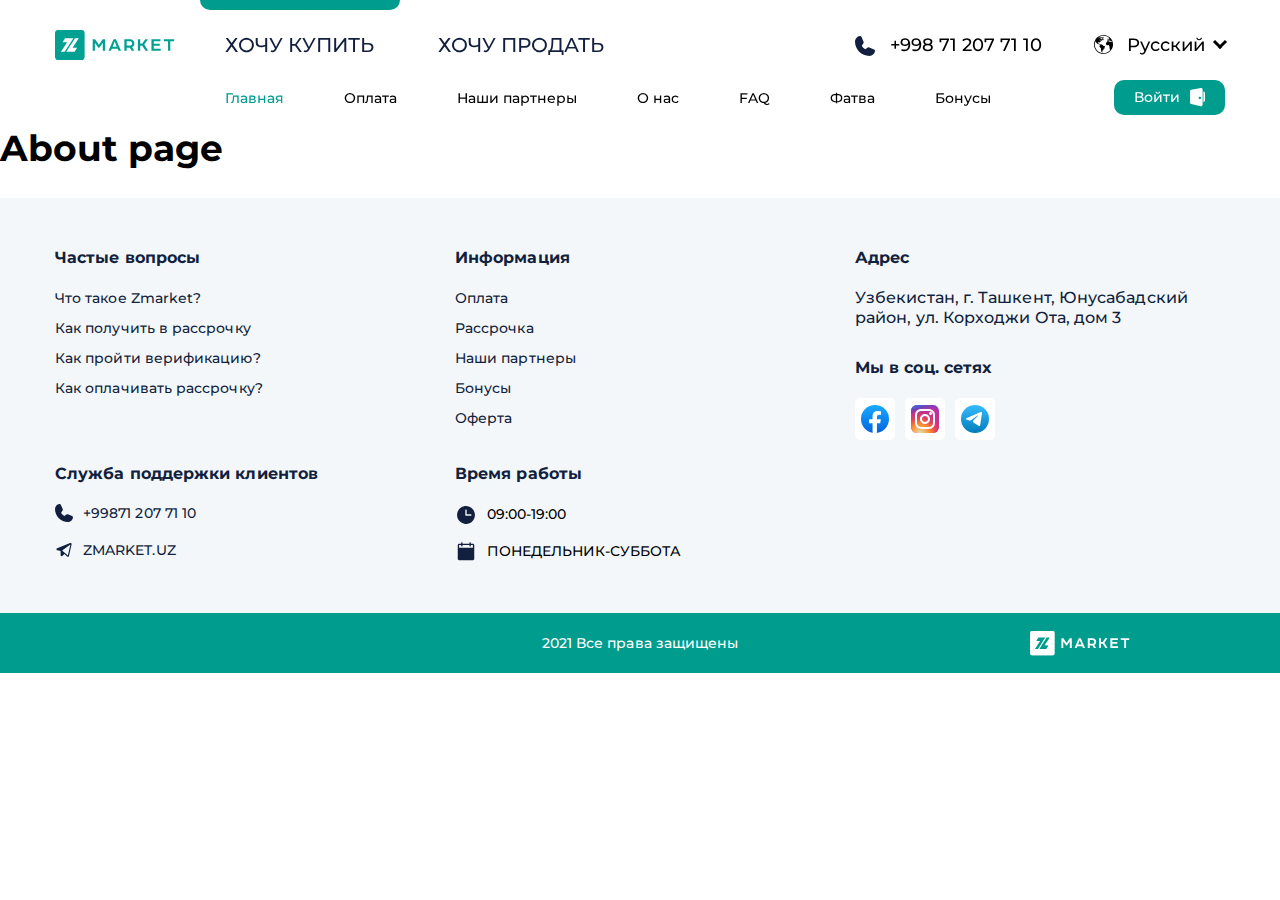
==== about.html @ 145752c5 "add pages" ====
<!DOCTYPE html><html lang="en"><head><meta charset="UTF-8"><meta name="viewport" content="width=device-width,initial-scale=1"><meta http-equiv="X-UA-Compatible" content="ie=edge"><title>Generated by Gulp</title><link rel="preconnect" href="https://fonts.googleapis.com"><link rel="preconnect" href="https://fonts.gstatic.com" crossorigin><link href="https://fonts.googleapis.com/css2?family=Montserrat:wght@400;500;700&display=swap" rel="stylesheet"><link rel="stylesheet" href="css/swiper-bundle.min.css"><link rel="stylesheet" href="css/bootstrap.min.css"><link rel="stylesheet" href="css/vendor.min.css"><link rel="stylesheet" href="css/frontend.min.css"><link rel="stylesheet" href="css/style.css"></head><body class="redesign"><header><div class="hdr__sidebar__menu"><div class="main"><a href="#" data-toggle="modal" data-target="#exampleModalCenter" class="enter__to__site btn__template">Войти</a></div></div><div class="container"><div class="hdr__top"><div class="hdr__top__left"><a href="#" class="logo"><img src="images/logo.svg" alt=""></a><div class="sell_and_buy_block"><a href="#" class="active">Хочу купить</a> <a href="#">Хочу продать</a></div></div><div class="hdr__top__right"><a href="tel:+998 71 207 71 10" class="phone"><svg width="25" height="25" viewBox="0 0 25 25" fill="none" xmlns="http://www.w3.org/2000/svg"><path d="M23.7465 16.8033L17.8917 14.2942C17.586 14.1626 17.2523 14.1096 16.9209 14.1401C16.5895 14.1705 16.271 14.2834 15.9944 14.4685L12.864 16.5552C10.9508 15.6247 9.40234 14.083 8.46338 12.174L8.46362 12.1737L10.543 8.99646C10.724 8.72063 10.8338 8.40424 10.8626 8.07558C10.8914 7.74693 10.8383 7.41626 10.708 7.11316L8.19653 1.25342C8.02558 0.855659 7.73038 0.523977 7.35513 0.308034C6.97989 0.0920911 6.54479 0.00350612 6.11499 0.0555428C4.42607 0.272694 2.87398 1.09728 1.74865 2.37525C0.623315 3.65323 0.00172616 5.29718 0 7C0 16.9253 8.07471 25 18 25C19.7028 24.9983 21.3468 24.3767 22.6248 23.2513C23.9028 22.126 24.7273 20.5738 24.9445 18.8849C24.9964 18.4551 24.9077 18.02 24.6917 17.6448C24.4758 17.2696 24.1442 16.9744 23.7465 16.8033Z" fill="#121F3E"/></svg> +998 71 207 71 10</a><div class="language"><img src="images/earth.svg" alt=""> <span>Русский</span> <a href="#">Oʻzbekcha</a></div></div></div><div class="hdr__bottom"><div class="hamburger"><img src="images/hamburger.svg" alt=""></div><a href="index.html" class="logo__mobile"><img src="images/logo__ftr.svg" alt=""></a><div class="hdr__bottom__left"><ul><li><a href="#" class="active">Главная</a></li><li><a href="#">Оплата</a></li><li><a href="#">Наши партнеры</a></li><li><a href="#">О нас</a></li><li><a href="#">FAQ</a></li><li><a href="fatva.pdf" target="_blank">Фатва</a></li><li><a href="#">Бонусы</a></li></ul></div><a data-toggle="modal" data-target="#exampleModalCenter" href="#" class="enter__to__site btn__template">Войти <img src="images/enter.svg" alt=""></a></div></div></header><h1>About page</h1><footer><div class="ftr__top"><div class="container"><div class="row"><div class="col-lg-4 col-sm-6"><h5 class="toggle_ftr">Частые вопросы</h5><ul><li><a href="#">Что такое Zmarket?</a></li><li><a href="#">Как получить в рассрочку</a></li><li><a href="#">Как пройти верификацию?</a></li><li><a href="#">Как оплачивать рассрочку?</a></li></ul></div><div class="col-lg-4 col-sm-6"><h5 class="toggle_ftr">Информация</h5><ul><li><a href="#">Оплата</a></li><li><a href="#">Рассрочка</a></li><li><a href="#">Наши партнеры</a></li><li><a href="#">Бонусы</a></li><li><a href="#">Оферта</a></li></ul></div><div class="col-lg-4 col-sm-6"><h5 class="toggle_ftr address__title__in__ftr">Адрес</h5><div class="to__adress"><a href="https://yandex.uz/maps/10335/tashkent/geo/1563339912/?ll=69.288185%2C41.364367&z=18" target="_blank">Узбекистан, г. Ташкент, Юнусабадский район, ул. Корходжи Ота, дом 3</a></div><h5 class="social__title__in__ftr">Мы в соц. сетях</h5><div class="socials"><a href="#"><img src="images/facebook.svg" alt=""></a><a href="#"><img src="images/instagram.svg" alt=""></a><a href="#"><img src="images/telegram.svg" alt=""></a></div></div><div class="col-lg-4 col-sm-6"><h5>Служба поддержки клиентов</h5><ul class="about_icons"><li><a href="tel:+998712077110" class="flexis"><svg width="25" height="25" viewBox="0 0 25 25" fill="none" xmlns="http://www.w3.org/2000/svg"><path d="M23.7465 16.8033L17.8917 14.2942C17.586 14.1626 17.2523 14.1096 16.9209 14.1401C16.5895 14.1705 16.271 14.2834 15.9944 14.4685L12.864 16.5552C10.9508 15.6247 9.40234 14.083 8.46338 12.174L8.46362 12.1737L10.543 8.99646C10.724 8.72063 10.8338 8.40424 10.8626 8.07558C10.8914 7.74693 10.8383 7.41626 10.708 7.11316L8.19653 1.25342C8.02558 0.855659 7.73038 0.523977 7.35513 0.308034C6.97989 0.0920911 6.54479 0.00350612 6.11499 0.0555428C4.42607 0.272694 2.87398 1.09728 1.74865 2.37525C0.623315 3.65323 0.00172616 5.29718 0 7C0 16.9253 8.07471 25 18 25C19.7028 24.9983 21.3468 24.3767 22.6248 23.2513C23.9028 22.126 24.7273 20.5738 24.9445 18.8849C24.9964 18.4551 24.9077 18.02 24.6917 17.6448C24.4758 17.2696 24.1442 16.9744 23.7465 16.8033Z" fill="#121F3E"/></svg> +99871 207 71 10</a></li><li><a href="https://t.me/zmarket_uz" class="flexis"><svg width="32" height="32" viewBox="0 0 32 32" fill="none" xmlns="http://www.w3.org/2000/svg"><path d="M28.9068 3.96705C28.6313 3.72912 28.2959 3.5711 27.9369 3.51012C27.578 3.44914 27.2092 3.48752 26.8706 3.6211L3.80092 12.6842C3.39881 12.8422 3.05866 13.1261 2.83137 13.4935C2.60409 13.8609 2.50188 14.2921 2.54005 14.7224C2.57822 15.1527 2.75471 15.5591 3.04311 15.8808C3.33152 16.2025 3.71633 16.4221 4.13997 16.5068L9.99983 17.6788V24.9981C9.99949 25.3938 10.1166 25.7807 10.3363 26.1098C10.556 26.4389 10.8684 26.6954 11.234 26.8469C11.5996 26.9983 12.0019 27.0378 12.39 26.9605C12.7781 26.8831 13.1344 26.6923 13.414 26.4122L16.6569 23.1694L21.5789 27.5007C21.9413 27.8225 22.4089 28.0005 22.8936 28.0011C23.1042 28.0009 23.3136 27.9677 23.514 27.9027C23.8445 27.7979 24.1418 27.6082 24.3762 27.3526C24.6105 27.097 24.7737 26.7844 24.8496 26.4461L29.5513 5.92945C29.6332 5.57468 29.6164 5.20428 29.5028 4.85836C29.3892 4.51244 29.1831 4.20421 28.9068 3.96705ZM22.9001 25.9993L12.6011 16.936L27.4317 6.22517L22.9001 25.9993Z" fill="#121F3E"/></svg> zmarket.uz</a></li></ul></div><div class="col-lg-4 col-sm-6"><h5>Время работы</h5><ul class="about_icons"><li class="flexis"><img src="images/clock.svg" alt="">09:00-19:00</li><li class="flexis"><img src="images/calendar.svg" alt="">понедельник-Суббота</li></ul></div></div></div></div><div class="ftr__bottom"><div class="container"><p>2021 Все права защищены</p><a href="index.html" class="logo"><img src="images/logo__ftr.svg" alt=""></a></div></div></footer></body><div class="modal fade" id="exampleModalCenter" tabindex="-1" role="dialog" aria-labelledby="exampleModalCenterTitle" aria-hidden="true"><div class="modal-dialog modal-dialog-centered" role="document"><div class="modal-content"><button type="button" class="close close__popup__icon" data-dismiss="modal" aria-label="Close"><span aria-hidden="true">&times;</span></button><div class="modal-body"><h2>Выберите тип пользователя</h2><div class="btns"><a href="register_partner1.html" class="btn__template for__partners">Для партнеров</a> <a href="register_client.html" class="btn__template for__clients">Для клиентов</a></div></div></div></div></div><script src="js/jquery.min.js"></script><script src="js/axios.min.js"></script><script src="js/moment.min.js"></script><script src="js/bootstrap.bundle.min.js"></script><script src="js/swiper-bundle.min.js"></script><script src="js/popper.min.js"></script><script src="js/vue.min.js"></script><script src="js/vendor.min.js"></script><script src="js/app.min.js"></script><script src="js/main.js"></script></html>
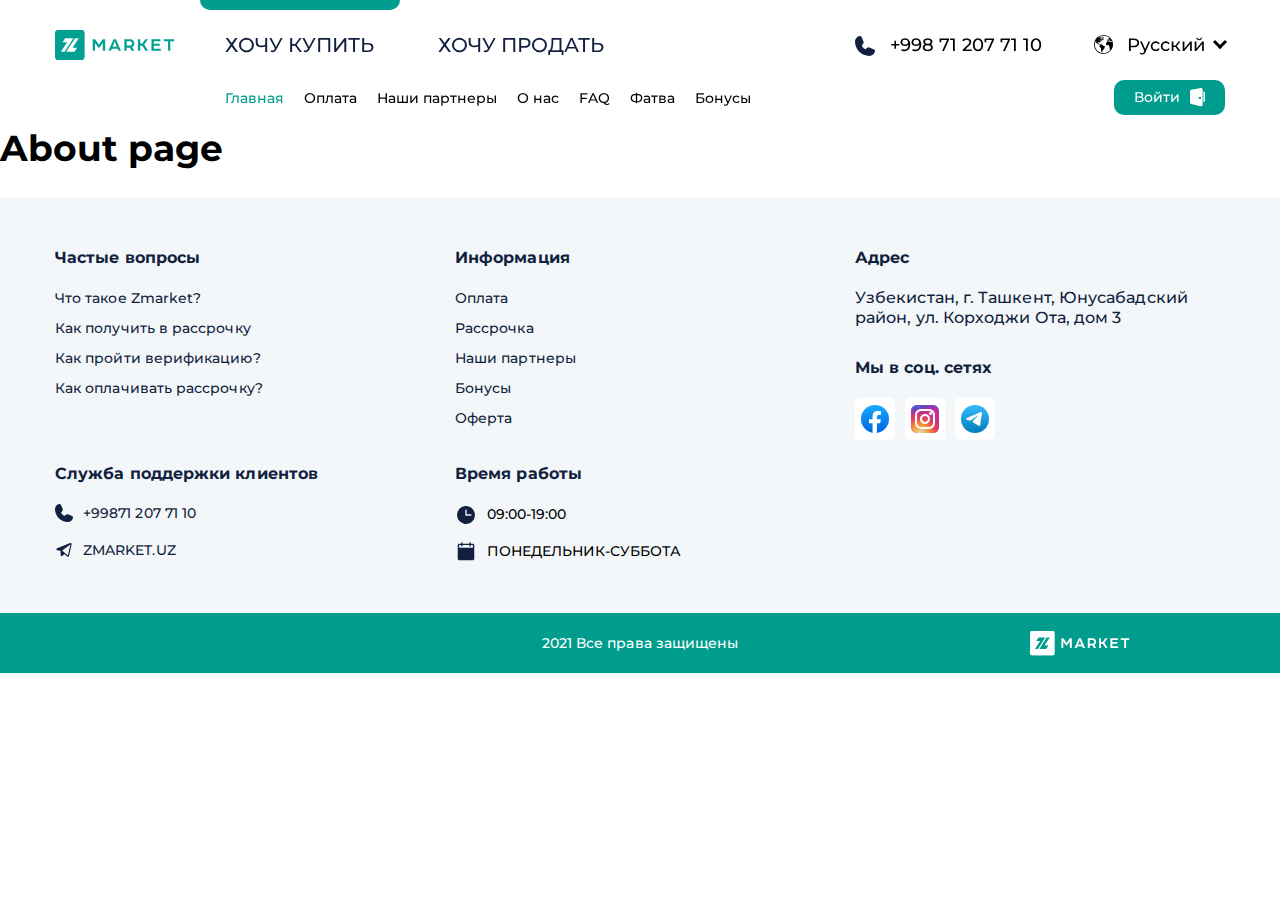
==== commit 03f2df9c: "redesign" ====
--- a/about.html
+++ b/about.html
@@ -1 +1 @@
-<!DOCTYPE html><html lang="en"><head><meta charset="UTF-8"><meta name="viewport" content="width=device-width,initial-scale=1"><meta http-equiv="X-UA-Compatible" content="ie=edge"><title>Generated by Gulp</title><link rel="preconnect" href="https://fonts.googleapis.com"><link rel="preconnect" href="https://fonts.gstatic.com" crossorigin><link href="https://fonts.googleapis.com/css2?family=Montserrat:wght@400;500;700&display=swap" rel="stylesheet"><link rel="stylesheet" href="css/swiper-bundle.min.css"><link rel="stylesheet" href="css/bootstrap.min.css"><link rel="stylesheet" href="css/vendor.min.css"><link rel="stylesheet" href="css/frontend.min.css"><link rel="stylesheet" href="css/style.css"></head><body class="redesign"><header><div class="hdr__sidebar__menu"><div class="main"><a href="#" data-toggle="modal" data-target="#exampleModalCenter" class="enter__to__site btn__template">Войти</a></div></div><div class="container"><div class="hdr__top"><div class="hdr__top__left"><a href="#" class="logo"><img src="images/logo.svg" alt=""></a><div class="sell_and_buy_block"><a href="#" class="active">Хочу купить</a> <a href="#">Хочу продать</a></div></div><div class="hdr__top__right"><a href="tel:+998 71 207 71 10" class="phone"><svg width="25" height="25" viewBox="0 0 25 25" fill="none" xmlns="http://www.w3.org/2000/svg"><path d="M23.7465 16.8033L17.8917 14.2942C17.586 14.1626 17.2523 14.1096 16.9209 14.1401C16.5895 14.1705 16.271 14.2834 15.9944 14.4685L12.864 16.5552C10.9508 15.6247 9.40234 14.083 8.46338 12.174L8.46362 12.1737L10.543 8.99646C10.724 8.72063 10.8338 8.40424 10.8626 8.07558C10.8914 7.74693 10.8383 7.41626 10.708 7.11316L8.19653 1.25342C8.02558 0.855659 7.73038 0.523977 7.35513 0.308034C6.97989 0.0920911 6.54479 0.00350612 6.11499 0.0555428C4.42607 0.272694 2.87398 1.09728 1.74865 2.37525C0.623315 3.65323 0.00172616 5.29718 0 7C0 16.9253 8.07471 25 18 25C19.7028 24.9983 21.3468 24.3767 22.6248 23.2513C23.9028 22.126 24.7273 20.5738 24.9445 18.8849C24.9964 18.4551 24.9077 18.02 24.6917 17.6448C24.4758 17.2696 24.1442 16.9744 23.7465 16.8033Z" fill="#121F3E"/></svg> +998 71 207 71 10</a><div class="language"><img src="images/earth.svg" alt=""> <span>Русский</span> <a href="#">Oʻzbekcha</a></div></div></div><div class="hdr__bottom"><div class="hamburger"><img src="images/hamburger.svg" alt=""></div><a href="index.html" class="logo__mobile"><img src="images/logo__ftr.svg" alt=""></a><div class="hdr__bottom__left"><ul><li><a href="#" class="active">Главная</a></li><li><a href="#">Оплата</a></li><li><a href="#">Наши партнеры</a></li><li><a href="#">О нас</a></li><li><a href="#">FAQ</a></li><li><a href="fatva.pdf" target="_blank">Фатва</a></li><li><a href="#">Бонусы</a></li></ul></div><a data-toggle="modal" data-target="#exampleModalCenter" href="#" class="enter__to__site btn__template">Войти <img src="images/enter.svg" alt=""></a></div></div></header><h1>About page</h1><footer><div class="ftr__top"><div class="container"><div class="row"><div class="col-lg-4 col-sm-6"><h5 class="toggle_ftr">Частые вопросы</h5><ul><li><a href="#">Что такое Zmarket?</a></li><li><a href="#">Как получить в рассрочку</a></li><li><a href="#">Как пройти верификацию?</a></li><li><a href="#">Как оплачивать рассрочку?</a></li></ul></div><div class="col-lg-4 col-sm-6"><h5 class="toggle_ftr">Информация</h5><ul><li><a href="#">Оплата</a></li><li><a href="#">Рассрочка</a></li><li><a href="#">Наши партнеры</a></li><li><a href="#">Бонусы</a></li><li><a href="#">Оферта</a></li></ul></div><div class="col-lg-4 col-sm-6"><h5 class="toggle_ftr address__title__in__ftr">Адрес</h5><div class="to__adress"><a href="https://yandex.uz/maps/10335/tashkent/geo/1563339912/?ll=69.288185%2C41.364367&z=18" target="_blank">Узбекистан, г. Ташкент, Юнусабадский район, ул. Корходжи Ота, дом 3</a></div><h5 class="social__title__in__ftr">Мы в соц. сетях</h5><div class="socials"><a href="#"><img src="images/facebook.svg" alt=""></a><a href="#"><img src="images/instagram.svg" alt=""></a><a href="#"><img src="images/telegram.svg" alt=""></a></div></div><div class="col-lg-4 col-sm-6"><h5>Служба поддержки клиентов</h5><ul class="about_icons"><li><a href="tel:+998712077110" class="flexis"><svg width="25" height="25" viewBox="0 0 25 25" fill="none" xmlns="http://www.w3.org/2000/svg"><path d="M23.7465 16.8033L17.8917 14.2942C17.586 14.1626 17.2523 14.1096 16.9209 14.1401C16.5895 14.1705 16.271 14.2834 15.9944 14.4685L12.864 16.5552C10.9508 15.6247 9.40234 14.083 8.46338 12.174L8.46362 12.1737L10.543 8.99646C10.724 8.72063 10.8338 8.40424 10.8626 8.07558C10.8914 7.74693 10.8383 7.41626 10.708 7.11316L8.19653 1.25342C8.02558 0.855659 7.73038 0.523977 7.35513 0.308034C6.97989 0.0920911 6.54479 0.00350612 6.11499 0.0555428C4.42607 0.272694 2.87398 1.09728 1.74865 2.37525C0.623315 3.65323 0.00172616 5.29718 0 7C0 16.9253 8.07471 25 18 25C19.7028 24.9983 21.3468 24.3767 22.6248 23.2513C23.9028 22.126 24.7273 20.5738 24.9445 18.8849C24.9964 18.4551 24.9077 18.02 24.6917 17.6448C24.4758 17.2696 24.1442 16.9744 23.7465 16.8033Z" fill="#121F3E"/></svg> +99871 207 71 10</a></li><li><a href="https://t.me/zmarket_uz" class="flexis"><svg width="32" height="32" viewBox="0 0 32 32" fill="none" xmlns="http://www.w3.org/2000/svg"><path d="M28.9068 3.96705C28.6313 3.72912 28.2959 3.5711 27.9369 3.51012C27.578 3.44914 27.2092 3.48752 26.8706 3.6211L3.80092 12.6842C3.39881 12.8422 3.05866 13.1261 2.83137 13.4935C2.60409 13.8609 2.50188 14.2921 2.54005 14.7224C2.57822 15.1527 2.75471 15.5591 3.04311 15.8808C3.33152 16.2025 3.71633 16.4221 4.13997 16.5068L9.99983 17.6788V24.9981C9.99949 25.3938 10.1166 25.7807 10.3363 26.1098C10.556 26.4389 10.8684 26.6954 11.234 26.8469C11.5996 26.9983 12.0019 27.0378 12.39 26.9605C12.7781 26.8831 13.1344 26.6923 13.414 26.4122L16.6569 23.1694L21.5789 27.5007C21.9413 27.8225 22.4089 28.0005 22.8936 28.0011C23.1042 28.0009 23.3136 27.9677 23.514 27.9027C23.8445 27.7979 24.1418 27.6082 24.3762 27.3526C24.6105 27.097 24.7737 26.7844 24.8496 26.4461L29.5513 5.92945C29.6332 5.57468 29.6164 5.20428 29.5028 4.85836C29.3892 4.51244 29.1831 4.20421 28.9068 3.96705ZM22.9001 25.9993L12.6011 16.936L27.4317 6.22517L22.9001 25.9993Z" fill="#121F3E"/></svg> zmarket.uz</a></li></ul></div><div class="col-lg-4 col-sm-6"><h5>Время работы</h5><ul class="about_icons"><li class="flexis"><img src="images/clock.svg" alt="">09:00-19:00</li><li class="flexis"><img src="images/calendar.svg" alt="">понедельник-Суббота</li></ul></div></div></div></div><div class="ftr__bottom"><div class="container"><p>2021 Все права защищены</p><a href="index.html" class="logo"><img src="images/logo__ftr.svg" alt=""></a></div></div></footer></body><div class="modal fade" id="exampleModalCenter" tabindex="-1" role="dialog" aria-labelledby="exampleModalCenterTitle" aria-hidden="true"><div class="modal-dialog modal-dialog-centered" role="document"><div class="modal-content"><button type="button" class="close close__popup__icon" data-dismiss="modal" aria-label="Close"><span aria-hidden="true">&times;</span></button><div class="modal-body"><h2>Выберите тип пользователя</h2><div class="btns"><a href="register_partner1.html" class="btn__template for__partners">Для партнеров</a> <a href="register_client.html" class="btn__template for__clients">Для клиентов</a></div></div></div></div></div><script src="js/jquery.min.js"></script><script src="js/axios.min.js"></script><script src="js/moment.min.js"></script><script src="js/bootstrap.bundle.min.js"></script><script src="js/swiper-bundle.min.js"></script><script src="js/popper.min.js"></script><script src="js/vue.min.js"></script><script src="js/vendor.min.js"></script><script src="js/app.min.js"></script><script src="js/main.js"></script></html>+<!DOCTYPE html><html lang="en"><head><meta charset="UTF-8"><meta name="viewport" content="width=device-width,initial-scale=1"><meta http-equiv="X-UA-Compatible" content="ie=edge"><title>Generated by Gulp</title><link rel="preconnect" href="https://fonts.googleapis.com"><link rel="preconnect" href="https://fonts.gstatic.com" crossorigin><link href="https://fonts.googleapis.com/css2?family=Montserrat:wght@400;500;700&display=swap" rel="stylesheet"><link rel="stylesheet" href="css/swiper-bundle.min.css"><link rel="stylesheet" href="css/bootstrap.min.css"><link rel="stylesheet" href="css/vendor.min.css"><link rel="stylesheet" href="css/frontend.min.css"><link rel="stylesheet" href="css/style.css"></head><body class="redesign"><header><div class="hdr__sidebar__menu"><div class="main"><a href="#" data-toggle="modal" data-target="#exampleModalCenter" class="enter__to__site btn__template">Войти</a></div></div><div class="container"><div class="hdr__top"><div class="hdr__top__left"><a href="#" class="logo"><img src="images/logo.svg" alt=""></a><div class="sell_and_buy_block"><a href="#" class="active">Хочу купить</a> <a href="#">Хочу продать</a></div></div><div class="hdr__top__right"><a href="tel:+998 71 207 71 10" class="phone"><svg width="25" height="25" viewBox="0 0 25 25" fill="none" xmlns="http://www.w3.org/2000/svg"><path d="M23.7465 16.8033L17.8917 14.2942C17.586 14.1626 17.2523 14.1096 16.9209 14.1401C16.5895 14.1705 16.271 14.2834 15.9944 14.4685L12.864 16.5552C10.9508 15.6247 9.40234 14.083 8.46338 12.174L8.46362 12.1737L10.543 8.99646C10.724 8.72063 10.8338 8.40424 10.8626 8.07558C10.8914 7.74693 10.8383 7.41626 10.708 7.11316L8.19653 1.25342C8.02558 0.855659 7.73038 0.523977 7.35513 0.308034C6.97989 0.0920911 6.54479 0.00350612 6.11499 0.0555428C4.42607 0.272694 2.87398 1.09728 1.74865 2.37525C0.623315 3.65323 0.00172616 5.29718 0 7C0 16.9253 8.07471 25 18 25C19.7028 24.9983 21.3468 24.3767 22.6248 23.2513C23.9028 22.126 24.7273 20.5738 24.9445 18.8849C24.9964 18.4551 24.9077 18.02 24.6917 17.6448C24.4758 17.2696 24.1442 16.9744 23.7465 16.8033Z" fill="#121F3E"/></svg> +998 71 207 71 10</a><div class="language"><img src="images/earth.svg" alt=""> <span>Русский</span> <a href="#">Oʻzbekcha</a></div></div></div><div class="hdr__bottom"><div class="hamburger"><img src="images/hamburger.svg" alt=""></div><a href="index.html" class="logo__mobile"><img src="images/logo__ftr.svg" alt=""></a><div class="hdr__bottom__left"><ul><li><a href="#" class="active">Главная</a></li><li><a href="#">Оплата</a></li><li><a href="#">Наши партнеры</a></li><li><a href="#">О нас</a></li><li><a href="#">FAQ</a></li><li><a href="fatva.pdf" target="_blank">Фатва</a></li><li><a href="#">Бонусы</a></li></ul></div><a data-toggle="modal" data-target="#exampleModalCenter" href="#" class="enter__to__site btn__template">Войти <img src="images/enter.svg" alt=""></a></div></div></header><h1>About page</h1><footer><div class="ftr__top"><div class="container"><div class="row"><div class="col-lg-4 col-sm-6"><h5 class="toggle_ftr">Частые вопросы</h5><ul><li><a href="#">Что такое Zmarket?</a></li><li><a href="#">Как получить в рассрочку</a></li><li><a href="#">Как пройти верификацию?</a></li><li><a href="#">Как оплачивать рассрочку?</a></li></ul></div><div class="col-lg-4 col-sm-6"><h5 class="toggle_ftr">Информация</h5><ul><li><a href="#">Оплата</a></li><li><a href="#">Рассрочка</a></li><li><a href="#">Наши партнеры</a></li><li><a href="#">Бонусы</a></li><li><a href="#">Оферта</a></li></ul></div><div class="col-lg-4 col-sm-6"><h5 class="toggle_ftr address__title__in__ftr">Адрес</h5><div class="to__adress"><a href="https://yandex.uz/maps/10335/tashkent/geo/1563339912/?ll=69.288185%2C41.364367&z=18" target="_blank">Узбекистан, г. Ташкент, Юнусабадский район, ул. Корходжи Ота, дом 3</a></div><h5 class="social__title__in__ftr">Мы в соц. сетях</h5><div class="socials"><a href="#"><img src="images/facebook.svg" alt=""></a><a href="#"><img src="images/instagram.svg" alt=""></a><a href="#"><img src="images/telegram.svg" alt=""></a></div></div><div class="col-lg-4 col-sm-6"><h5>Служба поддержки клиентов</h5><ul class="about_icons"><li><a href="tel:+998712077110" class="flexis"><svg width="25" height="25" viewBox="0 0 25 25" fill="none" xmlns="http://www.w3.org/2000/svg"><path d="M23.7465 16.8033L17.8917 14.2942C17.586 14.1626 17.2523 14.1096 16.9209 14.1401C16.5895 14.1705 16.271 14.2834 15.9944 14.4685L12.864 16.5552C10.9508 15.6247 9.40234 14.083 8.46338 12.174L8.46362 12.1737L10.543 8.99646C10.724 8.72063 10.8338 8.40424 10.8626 8.07558C10.8914 7.74693 10.8383 7.41626 10.708 7.11316L8.19653 1.25342C8.02558 0.855659 7.73038 0.523977 7.35513 0.308034C6.97989 0.0920911 6.54479 0.00350612 6.11499 0.0555428C4.42607 0.272694 2.87398 1.09728 1.74865 2.37525C0.623315 3.65323 0.00172616 5.29718 0 7C0 16.9253 8.07471 25 18 25C19.7028 24.9983 21.3468 24.3767 22.6248 23.2513C23.9028 22.126 24.7273 20.5738 24.9445 18.8849C24.9964 18.4551 24.9077 18.02 24.6917 17.6448C24.4758 17.2696 24.1442 16.9744 23.7465 16.8033Z" fill="#121F3E"/></svg> +99871 207 71 10</a></li><li><a href="https://t.me/zmarket_uz" class="flexis"><svg width="32" height="32" viewBox="0 0 32 32" fill="none" xmlns="http://www.w3.org/2000/svg"><path d="M28.9068 3.96705C28.6313 3.72912 28.2959 3.5711 27.9369 3.51012C27.578 3.44914 27.2092 3.48752 26.8706 3.6211L3.80092 12.6842C3.39881 12.8422 3.05866 13.1261 2.83137 13.4935C2.60409 13.8609 2.50188 14.2921 2.54005 14.7224C2.57822 15.1527 2.75471 15.5591 3.04311 15.8808C3.33152 16.2025 3.71633 16.4221 4.13997 16.5068L9.99983 17.6788V24.9981C9.99949 25.3938 10.1166 25.7807 10.3363 26.1098C10.556 26.4389 10.8684 26.6954 11.234 26.8469C11.5996 26.9983 12.0019 27.0378 12.39 26.9605C12.7781 26.8831 13.1344 26.6923 13.414 26.4122L16.6569 23.1694L21.5789 27.5007C21.9413 27.8225 22.4089 28.0005 22.8936 28.0011C23.1042 28.0009 23.3136 27.9677 23.514 27.9027C23.8445 27.7979 24.1418 27.6082 24.3762 27.3526C24.6105 27.097 24.7737 26.7844 24.8496 26.4461L29.5513 5.92945C29.6332 5.57468 29.6164 5.20428 29.5028 4.85836C29.3892 4.51244 29.1831 4.20421 28.9068 3.96705ZM22.9001 25.9993L12.6011 16.936L27.4317 6.22517L22.9001 25.9993Z" fill="#121F3E"/></svg> zmarket.uz</a></li></ul></div><div class="col-lg-4 col-sm-6"><h5>Время работы</h5><ul class="about_icons"><li class="flexis"><img src="images/clock.svg" alt="">09:00-19:00</li><li class="flexis"><img src="images/calendar.svg" alt="">понедельник-Суббота</li></ul></div></div></div></div><div class="ftr__bottom"><div class="container"><p>2021 Все права защищены</p><a href="index.html" class="logo"><img src="images/logo__ftr.svg" alt=""></a></div></div></footer></body><div class="modal fade" id="exampleModalCenter" tabindex="-1" role="dialog" aria-labelledby="exampleModalCenterTitle" aria-hidden="true"><div class="modal-dialog modal-dialog-centered" role="document"><div class="modal-content"><button type="button" class="close close__popup__icon" data-dismiss="modal" aria-label="Close"><span aria-hidden="true">&times;</span></button><div class="modal-body"><div class="register__popup"><div class="register__popup__left" style="background-image: url('../images/7z.svg');"><h2>Вход для партнеров</h2><img src="images/bro.svg" alt=""><p>Эффективный и главное бесплатный для вендоров маркетинг и рекламные кампании. Все рекламные кампании будут также проводится для увеличения продаж вендоров.</p><a href="register_partner1.html" class="btn__template">Войти</a></div><div class="register__popup__right" style="background-image: url('../images/l7.svg');"><div class="logo__register"><a href="index.html"><img src="images/logo.svg" alt=""></a></div><h2>Вход для клиентов</h2><form action="profile.html" class="reg__client"><div class="row"><div class="col-lg-11 col-11"><div class="form-group form__width__tooltip"><label for="">Введите свой номер</label> <input type="tel" placeholder="+998 __ ___ __ __" style="background-image: url('./images/phone-for-form__r.svg');"> <span class="tooltip__style" data-toggle="tooltip" data-placement="right" title="Введите свой номер"><img src="images/question.svg" alt=""></span></div></div><div class="col-12"><div class="form-group checkbox__style"><input type="checkbox" id="privacy"> <label for="privacy">С условиями <a href="oferta_uz.pdf">Публичной оферты</a> ознакомлен</label></div></div><div class="col-lg-11 col-11"><div class="form-group code__verification__input"><input type="number" placeholder="Введите код"> <span>Срок дейсвия кода: 1:49</span><p>Отправить код еще раз(через 49 сек.)</p></div></div></div><button class="btn__template">Продолжить</button></form></div></div><div class="btns"><h2>Вход</h2><p>Пройдите регистрацию для полного доступа</p><div class="btns__bottom"><a href="register_partner1.html" class="btn__template for__partners">Пользователь</a> <a href="register_client.html" class="btn__template for__clients">Партнер</a></div></div></div></div></div></div><script src="js/jquery.min.js"></script><script src="js/axios.min.js"></script><script src="js/moment.min.js"></script><script src="js/bootstrap.bundle.min.js"></script><script src="js/swiper-bundle.min.js"></script><script src="js/popper.min.js"></script><script src="js/vue.min.js"></script><script src="js/vendor.min.js"></script><script src="js/app.min.js"></script><script src="js/main.js"></script></html>--- a/css/style.css
+++ b/css/style.css
@@ -1 +1 @@
-@media (max-width:991px){.redesign.has__bottom__menu{padding-bottom:104px}}@media (max-width:767px){.redesign.has__bottom__menu{padding-bottom:60px}}.redesign .container{max-width:1470px;width:100%}@media (max-width:1500px){.redesign .container{max-width:1200px}}.redesign .row__60{margin-left:-30px;margin-right:-30px}@media (max-width:1500px){.redesign .row__60{margin-left:-15px;margin-right:-15px}}.redesign .row__60>*,.redesign .row__60>div{padding-left:30px;padding-right:30px}@media (max-width:1500px){.redesign .row__60>*,.redesign .row__60>div{padding-left:15px;padding-right:15px}}.redesign div#exampleModalCenter{background:rgba(18,31,62,.7);-webkit-backdrop-filter:blur(0);backdrop-filter:blur(0)}.redesign div#exampleModalCenter .modal-content{max-width:440px;background:#fff;border-radius:5px}.redesign div#exampleModalCenter .modal-content .modal-body{padding:50px}@media (max-width:767px){.redesign div#exampleModalCenter .modal-content .modal-body{padding:25px}}.redesign div#exampleModalCenter .modal-content .modal-body .btns{display:-webkit-box;display:-webkit-flex;display:-ms-flexbox;display:flex;-webkit-box-align:center;-webkit-align-items:center;-ms-flex-align:center;align-items:center;-webkit-box-pack:justify;-webkit-justify-content:space-between;-ms-flex-pack:justify;justify-content:space-between}@media (max-width:767px){.redesign div#exampleModalCenter .modal-content .modal-body .btns{-webkit-justify-content:space-around;-ms-flex-pack:distribute;justify-content:space-around}}.redesign div#exampleModalCenter .modal-content .modal-body .btns .btn__template{white-space:nowrap;font-size:14px;line-height:22px}@media (max-width:767px){.redesign div#exampleModalCenter .modal-content .modal-body .btns .btn__template{font-size:10px}}.redesign div#exampleModalCenter .modal-content .modal-body .btns .btn__template.for__partners{background-color:#121f3e;color:#fff;margin-right:15px}@media (max-width:767px){.redesign div#exampleModalCenter .modal-content .modal-body .btns .btn__template.for__partners{margin-right:5px}}.redesign div#exampleModalCenter .modal-content .modal-body .btns .btn__template.for__partners:hover{background-color:rgba(18,31,62,.8)}.redesign div#exampleModalCenter .modal-content .modal-body .btns .btn__template.for__clients{margin-left:15px}@media (max-width:767px){.redesign div#exampleModalCenter .modal-content .modal-body .btns .btn__template.for__clients{margin-left:5px}}.redesign div#exampleModalCenter .modal-content .close__popup__icon{position:absolute;right:10px;top:10px;opacity:1;z-index:2;border:0!important;box-shadow:none!important;outline:0!important}.redesign div#exampleModalCenter .modal-content .close__popup__icon span{color:#000;font-weight:500}.redesign div#exampleModalCenter .modal-content h2{font-weight:700;font-size:28px;line-height:38px;color:#000;margin-bottom:30px}@media (max-width:767px){.redesign div#exampleModalCenter .modal-content h2{font-size:18px;line-height:28px}}.redesign .tooltip-inner{color:#fff;font-size:13px}.redesign .checkbox__style input{display:none}.redesign .checkbox__style input:checked+label:after{border-color:#009c8e;background:#009c8e url(../images/check.svg) no-repeat center}@media (max-width:767px){.redesign .checkbox__style input:checked+label:after{background-size:12px}}.redesign .checkbox__style label{padding-left:34px;position:relative;margin-bottom:0!important;cursor:pointer;-webkit-transition:all .15s linear;transition:all .15s linear}@media (max-width:767px){.redesign .checkbox__style label{padding-left:24px}}.redesign .checkbox__style label:hover,.redesign .checkbox__style label:hover a{color:#009c8e!important}.redesign .checkbox__style label:after{content:"";position:absolute;left:0;top:0;-webkit-transition:all .15s linear;transition:all .15s linear;width:24px;height:24px;border-radius:5px;border:2px solid #9ca3af;background:url(../images/check.svg) no-repeat center;background-size:0}@media (max-width:767px){.redesign .checkbox__style label:after{width:18px;height:18px}}.redesign ul{list-style:none;margin-bottom:0;padding-left:0}.redesign .btn__template{background-color:#009c8e;padding:9px 20px;border-radius:10px;color:#fff;border:0;outline:0!important;-webkit-transition:all .3s linear;transition:all .3s linear;font-weight:500;font-size:14px;line-height:42px;display:-webkit-inline-box;display:-webkit-inline-flex;display:-ms-inline-flexbox;display:inline-flex;-webkit-box-align:center;-webkit-align-items:center;-ms-flex-align:center;align-items:center;-webkit-box-pack:center;-webkit-justify-content:center;-ms-flex-pack:center;justify-content:center;cursor:pointer;height:42px}@media (max-width:1500px){.redesign .btn__template{height:35px;line-height:35px}}@media (max-width:767px){.redesign .btn__template{height:30px;white-space:nowrap;font-weight:500;font-size:12px;line-height:30px}}.redesign .btn__template img{margin-left:10px}@media (max-width:1500px){.redesign .btn__template img{max-height:20px}}.redesign .btn__template:hover{background-color:#004a44;color:#fff}.redesign .btn__template[disabled]{background-color:#d4dbe1;pointer-events:none;cursor:not-allowed}.redesign h2{font-weight:700;font-size:40px;line-height:49px;margin-bottom:20px}.redesign h2.green__title,.redesign header .hdr__sidebar__menu .main .sell_and_buy_block a.active,.redesign header .hdr__top__left .sell_and_buy_block a:hover{color:#009c8e}@media (max-width:1500px){.redesign h2{font-size:28px;line-height:35px}}@media (max-width:767px){.redesign h2{font-weight:700;font-size:16px;line-height:20px}}.redesign *{font-family:'Montserrat',sans-serif;color:#000}.redesign .btn__template,.redesign a{text-decoration:none!important}.redesign .sidebar a.exit__site:hover,.redesign a:hover,.redesign header .hdr__top__right a.phone:hover,.redesign section.register__page form.enter__part .anything__account a:hover{color:#004a44}.redesign a,.redesign a svg,.redesign a svg path{-webkit-transition:all .15s linear;transition:all .15s linear}@media (max-width:991px){.redesign section{overflow:hidden}}.redesign .menu__all__mobile{display:none;position:fixed;left:0;right:0;bottom:0;z-index:10}@media (max-width:991px){.redesign .menu__all__mobile{display:-webkit-box;display:-webkit-flex;display:-ms-flexbox;display:flex;-webkit-box-align:center;-webkit-align-items:center;-ms-flex-align:center;align-items:center;-webkit-box-pack:justify;-webkit-justify-content:space-between;-ms-flex-pack:justify;justify-content:space-between;padding:20px 50px;background:#fff;box-shadow:0 0 10px rgba(0,0,0,.15)}}@media (max-width:991px) and (max-width:767px){.redesign .menu__all__mobile{padding:10px 20px 12px}}@media (max-width:991px){.redesign .menu__all__mobile li a{display:-webkit-inline-box;display:-webkit-inline-flex;display:-ms-inline-flexbox;display:inline-flex;-webkit-box-orient:vertical;-webkit-box-direction:normal;-webkit-flex-direction:column;-ms-flex-direction:column;flex-direction:column;-webkit-box-align:center;-webkit-align-items:center;-ms-flex-align:center;align-items:center;font-size:16px;font-weight:500;text-align:center;color:#6b7280}}@media (max-width:991px) and (max-width:767px){.redesign .menu__all__mobile li a{font-size:10px;line-height:12px}}@media (max-width:991px){.redesign .menu__all__mobile li a svg{width:40px;height:auto;margin-bottom:5px}}@media (max-width:991px) and (max-width:767px){.redesign .menu__all__mobile li a svg{height:24px;width:auto;margin-bottom:2px}}@media (max-width:991px){.redesign .menu__all__mobile li a.active{color:#009c8e}.redesign .menu__all__mobile li a.active svg path{stroke:#009c8e}}.redesign header{position:fixed;left:0;top:0;right:0;z-index:10;background:-webkit-linear-gradient(281.37deg,rgba(255,255,255,.45) -1.53%,rgba(255,255,255,.15) 102.84%);background:linear-gradient(168.63deg,rgba(255,255,255,.45) -1.53%,rgba(255,255,255,.15) 102.84%);-webkit-backdrop-filter:blur(40px);backdrop-filter:blur(40px)}@media (max-width:991px){.redesign header{background:#009c8e;-webkit-backdrop-filter:inherit;backdrop-filter:inherit}}.redesign header .hdr__top{display:-webkit-box;display:-webkit-flex;display:-ms-flexbox;display:flex;-webkit-box-align:center;-webkit-align-items:center;-ms-flex-align:center;align-items:center;-webkit-box-pack:justify;-webkit-justify-content:space-between;-ms-flex-pack:justify;justify-content:space-between;padding-bottom:25px;padding-top:60px}@media (max-width:1500px){.redesign header .hdr__top{padding-top:30px;padding-bottom:20px}}.redesign header .hdr__top__left,.redesign header .hdr__top__right{display:-webkit-inline-box;display:-webkit-inline-flex;display:-ms-inline-flexbox;display:inline-flex;-webkit-box-align:center;-webkit-align-items:center;-ms-flex-align:center;align-items:center}.redesign header .hdr__top__left .logo{margin-right:50px}.redesign header .hdr__top__left .logo img{max-width:162px}@media (max-width:1500px){.redesign header .hdr__top__left .logo img{max-width:120px}}.redesign header .hdr__top__left .sell_and_buy_block a{display:inline-block;font-weight:500;font-size:24px;line-height:29px;text-transform:uppercase;color:#121f3e;margin-right:60px;text-decoration:none!important;position:relative}@media (max-width:1500px){.redesign header .hdr__top__left .sell_and_buy_block a{font-size:20px;line-height:30px}}.redesign header .hdr__top__left .sell_and_buy_block a.active:after{content:"";position:absolute;left:50%;width:270px;-webkit-transform:translateX(-50%);-ms-transform:translateX(-50%);transform:translateX(-50%);top:-85px;height:34px;background-color:#009c8e;border-radius:34px}@media (max-width:1500px){.redesign header .hdr__top__left .sell_and_buy_block a.active:after{top:-40px;height:20px;width:200px}}.redesign header .hdr__top__right a.phone{line-height:29px;font-weight:500;margin-right:60px;font-size:24px}@media (max-width:1500px){.redesign header .hdr__top__right a.phone{font-size:18px;line-height:30px}}.redesign header .hdr__top__right a.phone:hover svg path{fill:#004a44}.redesign header .hdr__top__right a.phone svg{width:25px;height:25px;-o-object-fit:contain;object-fit:contain;-o-object-position:center;object-position:center;margin-right:10px}@media (max-width:1500px){.redesign header .hdr__top__right a.phone svg{width:20px;height:auto}}.redesign header .hdr__top__right .language{position:relative;border-radius:12px;display:-webkit-box;display:-webkit-flex;display:-ms-flexbox;display:flex;-webkit-box-orient:vertical;-webkit-box-direction:normal;-webkit-flex-direction:column;-ms-flex-direction:column;flex-direction:column;padding-left:25px}.redesign header .hdr__top__right .language img{position:absolute;left:-8px;top:4px;width:23px;height:auto;z-index:2}@media (max-width:1500px){.redesign header .hdr__top__right .language img{width:19px}}.redesign header .hdr__top__right .language:hover a{pointer-events:auto;opacity:1;visibility:visible}.redesign header .hdr__top__right .language span{font-weight:500;font-size:24px;line-height:29px;position:relative;z-index:2;padding-right:20px;cursor:pointer}@media (max-width:1500px){.redesign header .hdr__top__right .language span{font-size:18px}}.redesign header .hdr__top__right .language span:after{content:"";position:absolute;right:0;top:6px;width:10px;height:10px;-webkit-transform:rotate(45deg);-ms-transform:rotate(45deg);transform:rotate(45deg);border-bottom:3px solid #000;border-right:3px solid #000}.redesign header .hdr__top__right .language a{opacity:0;pointer-events:none;visibility:hidden;cursor:pointer;position:absolute;z-index:1;font-weight:500;line-height:29px;font-size:22px;top:-20px;left:-20px;display:inline-block;right:-15px;background-color:#fff;border-radius:12px;box-shadow:0 0 20px rgba(0,0,0,.1);-webkit-transition:all .6s ease 0s;transition:all .6s ease 0s;text-align:left;padding:60px 15px 20px 45px}@media (max-width:1500px){.redesign header .hdr__top__right .language a{font-size:18px}}@media (max-width:1299px){.redesign header .hdr__top__right .language a{right:-8px}}.redesign header.active .hdr__sidebar__menu{opacity:1;pointer-events:auto}.redesign header.active .hdr__sidebar__menu .main{-webkit-transform:translateX(0);-ms-transform:translateX(0);transform:translateX(0)}.redesign header .hdr__sidebar__menu{display:none}@media (max-width:991px){.redesign header .hdr__sidebar__menu{position:fixed;left:0;top:0;bottom:0;background-color:rgba(18,31,62,.9);width:100%;z-index:12;height:100vh;display:block;opacity:0;pointer-events:none;-webkit-transition:all .2s linear;transition:all .2s linear}.redesign header .hdr__sidebar__menu:after{content:"";width:35px;height:3px;background-color:#fff;position:absolute;right:50px;top:50px;-webkit-transform:rotate(45deg);-ms-transform:rotate(45deg);transform:rotate(45deg);-webkit-transform-origin:center;-ms-transform-origin:center;transform-origin:center}}@media (max-width:991px) and (max-width:767px){.redesign header .hdr__sidebar__menu:after{right:15px;top:25px;width:20px}}@media (max-width:991px){.redesign header .hdr__sidebar__menu:before{content:"";width:35px;height:3px;background-color:#fff;position:absolute;right:50px;top:50px;-webkit-transform:rotate(-45deg);-ms-transform:rotate(-45deg);transform:rotate(-45deg);-webkit-transform-origin:center;-ms-transform-origin:center;transform-origin:center}}@media (max-width:991px) and (max-width:767px){.redesign header .hdr__sidebar__menu:before{right:15px;top:25px;width:20px}}.redesign header .hdr__sidebar__menu .main{background-color:#fff;height:100vh;padding:30px;display:-webkit-box;display:-webkit-flex;display:-ms-flexbox;display:flex;-webkit-box-orient:vertical;-webkit-box-direction:normal;-webkit-flex-direction:column;-ms-flex-direction:column;flex-direction:column;-webkit-box-align:start;-webkit-align-items:start;-ms-flex-align:start;align-items:start;max-width:50%;-webkit-transition:all .5s;transition:all .5s;-webkit-transform:translateX(-100%);-ms-transform:translateX(-100%);transform:translateX(-100%);position:relative}@media (max-width:767px){.redesign header .hdr__sidebar__menu .main{max-width:calc(100% - 60px);padding:40px 40px 60px}}.redesign header .hdr__sidebar__menu .main .enter__to__site{position:absolute;bottom:30px;left:30px}.redesign header .hdr__sidebar__menu .main .logo{margin-bottom:50px}@media (max-width:767px){.redesign header .hdr__sidebar__menu .main .logo{margin-bottom:35px;-webkit-box-ordinal-group:-11;-webkit-order:-12;-ms-flex-order:-12;order:-12}.redesign header .hdr__sidebar__menu .main .logo img{max-width:170px}}.redesign header .hdr__sidebar__menu .main .sell_and_buy_block,.redesign header .hdr__sidebar__menu .main ul{margin-bottom:40px}@media (max-width:767px){.redesign header .hdr__sidebar__menu .main .sell_and_buy_block{display:-webkit-box;display:-webkit-flex;display:-ms-flexbox;display:flex;-webkit-box-orient:vertical;-webkit-box-direction:normal;-webkit-flex-direction:column;-ms-flex-direction:column;flex-direction:column;-webkit-box-align:start;-webkit-align-items:flex-start;-ms-flex-align:start;align-items:flex-start;margin-bottom:0}}.redesign header .hdr__sidebar__menu .main .sell_and_buy_block a{font-size:25px;display:-webkit-inline-box;display:-webkit-inline-flex;display:-ms-inline-flexbox;display:inline-flex;margin-bottom:10px;font-weight:700}@media (max-width:767px){.redesign header .hdr__sidebar__menu .main .sell_and_buy_block a{font-weight:500;font-size:14px;line-height:17px;color:#6b7280;margin-bottom:15px}}@media (max-width:767px){.redesign header .hdr__sidebar__menu .main ul{margin-bottom:auto}}.redesign header .hdr__sidebar__menu .main ul li{margin-bottom:10px}@media (max-width:767px){.redesign header .hdr__sidebar__menu .main ul li{margin-bottom:0;line-height:1}}.redesign header .hdr__sidebar__menu .main .language a,.redesign header .hdr__sidebar__menu .main ul li a{font-size:20px;font-weight:700}@media (max-width:767px){.redesign header .hdr__sidebar__menu .main ul li a{font-weight:500;font-size:14px;line-height:17px;color:#6b7280;margin-bottom:15px;display:inline-block}}.redesign header .hdr__sidebar__menu .main .phone{margin-bottom:50px;font-size:20px;font-weight:700}@media (max-width:767px){.redesign header .hdr__sidebar__menu .main .phone{font-weight:500;font-size:14px;line-height:17px;text-transform:uppercase;color:#6b7280;margin-bottom:20px;-webkit-box-ordinal-group:-9;-webkit-order:-10;-ms-flex-order:-10;order:-10}}.redesign .sidebar a.exit__site svg,.redesign header .hdr__sidebar__menu .main .phone svg{margin-right:10px}@media (max-width:767px){.redesign header .hdr__sidebar__menu .main .phone svg{max-width:24px;height:auto}.redesign header .hdr__sidebar__menu .main .phone svg path{fill:#6b7280}.redesign header .hdr__sidebar__menu .main .language{margin-top:0;margin-bottom:40px;-webkit-box-ordinal-group:-9;-webkit-order:-10;-ms-flex-order:-10;order:-10}}.redesign header .hdr__bottom .hamburger,.redesign header .hdr__sidebar__menu .main .language img{display:none}.redesign header .hdr__sidebar__menu .main .language span{font-size:20px;font-weight:700;padding-right:24px;color:#009c8e;position:relative}@media (max-width:767px){.redesign header .hdr__sidebar__menu .main .language span{font-size:14px}}.redesign header .hdr__sidebar__menu .main .language span:after{content:"";position:absolute;top:0;bottom:0;right:8px;width:4px;background:#009c8e}@media (max-width:767px){.redesign header .hdr__sidebar__menu .main .language a{font-size:14px}}.redesign header .hdr__bottom,.redesign header .hdr__bottom__left ul{display:-webkit-box;display:-webkit-flex;display:-ms-flexbox;display:flex;-webkit-box-align:center;-webkit-align-items:center;-ms-flex-align:center;align-items:center}.redesign header .hdr__bottom{-webkit-box-pack:justify;-webkit-justify-content:space-between;-ms-flex-pack:justify;justify-content:space-between;padding-bottom:15px}@media (max-width:991px){.redesign header .hdr__bottom{padding-top:15px}}@media (max-width:991px){.redesign header .hdr__bottom .hamburger{display:block}}.redesign header .hdr__bottom .hamburger img{width:35px}@media (max-width:767px){.redesign header .hdr__bottom .hamburger img{width:24px}}@media (max-width:991px){.redesign header .hdr__bottom .enter__to__site{font-size:20px;padding-right:0;background:0 0!important}}@media (max-width:767px){.redesign header .hdr__bottom .enter__to__site{height:24px;font-size:12px;padding:0 14px;background-color:#fff!important;font-weight:500;color:#009c8e;box-shadow:1px 1px 9px rgba(0,0,0,.15);border-radius:6px}}@media (max-width:991px){.redesign header .hdr__bottom .enter__to__site img{display:none!important}}.redesign header .hdr__bottom .logo__mobile{display:none}@media (max-width:991px){.redesign header .hdr__bottom .logo__mobile{display:block}}@media (max-width:767px){.redesign header .hdr__bottom .logo__mobile{position:absolute;left:50%;-webkit-transform:translateX(-50%);-ms-transform:translateX(-50%);transform:translateX(-50%)}.redesign header .hdr__bottom .logo__mobile img{max-width:120px}}.redesign header .hdr__bottom__left ul{list-style:none;padding-left:212px}@media (max-width:1500px){.redesign header .hdr__bottom__left ul{padding-left:170px}}.redesign header .hdr__bottom__left ul li{margin-right:60px}.redesign footer .ftr__top h5,.redesign header .hdr__bottom__left ul li a{font-weight:500;font-size:16px;line-height:20px}@media (max-width:1500px){.redesign header .hdr__bottom__left ul li a{font-size:14px}}.redesign footer .ftr__top .about_icons li .flexis:hover,.redesign footer .ftr__top .to__adress a:hover,.redesign footer .ftr__top ul li a:hover,.redesign header .hdr__bottom__left ul li a.active,.redesign header .hdr__bottom__left ul li a:hover,.redesign section.step__progress .step__progress__main>div.active p{color:#009c8e}@media (max-width:991px){.redesign header .hdr__bottom__left{display:none!important}}.redesign footer .ftr__top{background:#f3f7f9;padding:30px 0 100px}@media (max-width:1500px){.redesign footer .ftr__top{padding-bottom:50px;padding-top:50px}}@media (max-width:991px){.redesign footer .ftr__top{padding-top:20px}}@media (max-width:767px){.redesign footer .ftr__top{padding-bottom:20px}}.redesign footer .ftr__top h5{letter-spacing:.005em;margin-bottom:20px;color:#121f3e;font-weight:700}@media (max-width:991px){.redesign footer .ftr__top h5{margin-top:30px}}@media (max-width:767px){.redesign footer .ftr__top h5{margin-top:30px;margin-bottom:0;position:relative;z-index:1;font-size:14px;line-height:16px}.redesign footer .ftr__top h5.social__title__in__ftr{margin-top:15px;padding-top:15px;border-top:1px solid #d4dbe1;margin-bottom:15px}.redesign footer .ftr__top h5.toggle_ftr{position:relative}.redesign footer .ftr__top h5.toggle_ftr:after{content:"";position:absolute;right:0;top:-2px;width:24px;height:24px;background:url(../images/arrow__ftr.svg) no-repeat center;-webkit-transition:all .3s linear;transition:all .3s linear}}.redesign footer .ftr__top h5.toggle_ftr.active:after{-webkit-transform:rotate(-90deg);-ms-transform:rotate(-90deg);transform:rotate(-90deg)}@media (max-width:767px){.redesign footer .ftr__top h5.toggle_ftr+.to__adress,.redesign footer .ftr__top h5.toggle_ftr+ul{display:none}}.redesign footer .ftr__top .col-sm-6{position:relative}.redesign footer .ftr__top .col-sm-6:first-child:after,.redesign section.step__progress .step__progress__main>div:first-child:after{display:none}@media (max-width:767px){.redesign footer .ftr__top .col-sm-6:first-child h5{margin-top:0}.redesign footer .ftr__top .col-sm-6:after{content:"";position:absolute;left:15px;right:15px;top:15px;border-top:1px solid #d4dbe1}.redesign footer .ftr__top ul{padding-top:10px}}.redesign .sidebar ul li,.redesign footer .ftr__top ul li{margin-bottom:10px}.redesign footer .ftr__top .about_icons li:last-child,.redesign footer .ftr__top ul li:last-child{margin-bottom:0}.redesign footer .ftr__bottom p,.redesign footer .ftr__top .to__adress a,.redesign footer .ftr__top ul li a{font-weight:500;font-size:16px;line-height:20px;letter-spacing:.005em;color:#121f3e}@media (max-width:1500px){.redesign footer .ftr__top ul li a{font-size:14px}}@media (max-width:767px){.redesign footer .ftr__top ul li a{font-size:12px;line-height:14px}}@media (max-width:767px){.redesign footer .ftr__top .to__adress{padding-top:15px}}.redesign footer .ftr__top .to__adress a{display:inline-block;margin-bottom:50px}@media (max-width:1500px){.redesign footer .ftr__top .to__adress a{margin-bottom:30px}}@media (max-width:767px){.redesign footer .ftr__top .to__adress a{padding-top:0;padding-bottom:0;margin:0;font-size:12px;line-height:14px}}.redesign footer .ftr__top .socials{margin-bottom:24px}@media (max-width:767px){.redesign footer .ftr__top .socials{margin-bottom:0}}.redesign footer .ftr__top .about_icons li .flexis,.redesign footer .ftr__top .socials a{display:-webkit-inline-box;display:-webkit-inline-flex;display:-ms-inline-flexbox;display:inline-flex;-webkit-box-align:center;-webkit-align-items:center;-ms-flex-align:center;align-items:center}.redesign footer .ftr__top .socials a{-webkit-box-pack:center;-webkit-justify-content:center;-ms-flex-pack:center;justify-content:center;width:40px;height:42px;background:#fff;border-radius:5px;margin-right:15px}.redesign footer .ftr__top .socials a:hover{box-shadow:0 0 10px rgba(0,0,0,.1)}@media (max-width:1500px){.redesign footer .ftr__top .socials a{margin-right:10px}}@media (max-width:767px){.redesign footer .ftr__top .socials a{width:30px;height:30px}.redesign footer .ftr__top .socials a img{width:25px;height:25px}}.redesign footer .ftr__top .about_icons li{margin-bottom:15px;text-transform:uppercase;font-weight:500;font-size:14px;line-height:17px}@media (max-width:767px){.redesign footer .ftr__top .about_icons li{margin-bottom:5px;line-height:1}}.redesign footer .ftr__top .about_icons li .flexis svg,.redesign footer .ftr__top .about_icons li img{margin-right:20px}@media (max-width:1500px){.redesign footer .ftr__top .about_icons li img{margin-right:10px;max-width:22px}}@media (max-width:767px){.redesign footer .ftr__top .about_icons li img{margin-right:8px;max-width:16px}}.redesign footer .ftr__top .about_icons li .flexis{font-weight:500;font-size:14px;line-height:17px;text-transform:uppercase;color:#121f3e}@media (max-width:1500px){.redesign footer .ftr__top .about_icons li .flexis svg{margin-right:10px;max-width:18px;height:auto}}@media (max-width:767px){.redesign footer .ftr__top .about_icons li .flexis svg{margin-right:8px;max-width:16px}}.redesign footer .ftr__top .about_icons li .flexis:hover svg path{fill:#009c8e!important}.redesign footer .ftr__bottom{text-align:center;background-color:#009c8e;padding:30px 30px 24px;position:relative}@media (max-width:1500px){.redesign footer .ftr__bottom{padding:20px 0}}@media (max-width:767px){.redesign footer .ftr__bottom{padding:15px 0}}.redesign footer .ftr__bottom p{color:#fff;margin-bottom:0}@media (max-width:1500px){.redesign footer .ftr__bottom p{font-size:14px}}@media (max-width:767px){.redesign footer .ftr__bottom p{font-weight:500;font-size:10px;line-height:12px}}.redesign footer .ftr__bottom .logo{cursor:pointer;position:absolute;right:150px;top:50%;-webkit-transform:translateY(-50%);-ms-transform:translateY(-50%);transform:translateY(-50%)}@media (max-width:991px){.redesign footer .ftr__bottom .logo{right:50px}}@media (max-width:767px){.redesign footer .ftr__bottom .logo{right:15px}}@media (max-width:350px){.redesign footer .ftr__bottom .logo{right:10px}}@media (max-width:1500px){.redesign footer .ftr__bottom .logo img{max-width:100px}}@media (max-width:767px){.redesign footer .ftr__bottom .logo img{max-width:70px}}.redesign section.installment__apply{max-width:100%;overflow:hidden;background:#f3f7f9;position:relative}.redesign section.installment__apply .container{position:relative}.redesign section.installment__apply .swiper-container{overflow:hidden}@media (max-width:767px){.redesign section.installment__apply .swiper-container,.redesign section.installment__apply .swiper-container .swiper-wrapper .swiper-slide{height:auto}.redesign section.installment__apply .swiper-container .swiper-wrapper{-webkit-box-align:inherit;-webkit-align-items:inherit;-ms-flex-align:inherit;align-items:inherit}.redesign section.installment__apply .swiper-container .swiper-wrapper .swiper-slide{position:relative}}.redesign section.installment__apply .installment_apply_main,.redesign section.installment__apply .swiper-pagination{display:-webkit-box;display:-webkit-flex;display:-ms-flexbox;display:flex;-webkit-box-align:center;-webkit-align-items:center;-ms-flex-align:center;align-items:center}.redesign section.installment__apply .installment_apply_main .left{-webkit-box-flex:0;-webkit-flex:0 0 50%;-ms-flex:0 0 50%;flex:0 0 50%;max-width:50%;padding:50px 0}@media (max-width:767px){.redesign section.installment__apply .installment_apply_main .left{padding:20px 0;position:relative;z-index:1;-webkit-box-flex:0;-webkit-flex:0 0 100%;-ms-flex:0 0 100%;flex:0 0 100%;max-width:100%}}.redesign section.installment__apply .installment_apply_main .left h2{margin-bottom:5px;font-size:50px;line-height:61px}@media (max-width:1500px){.redesign section.installment__apply .installment_apply_main .left h2{font-size:32px;line-height:40px}}@media (max-width:767px){.redesign section.installment__apply .installment_apply_main .left h2{font-weight:700;font-size:16px;line-height:20px;padding-right:20px}}.redesign section.installment__apply .installment_apply_main .left p{font-weight:500;font-size:24px;line-height:29px;color:#a7a7a7;margin-bottom:30px}@media (max-width:1500px){.redesign section.installment__apply .installment_apply_main .left p{font-size:16px;line-height:22px}}@media (max-width:767px){.redesign section.installment__apply .installment_apply_main .left p{font-weight:500;font-size:10px;line-height:12px;padding-right:200px}}.redesign section.installment__apply .installment_apply_main .right{padding-left:50px;-webkit-box-flex:0;-webkit-flex:0 0 50%;-ms-flex:0 0 50%;flex:0 0 50%;max-width:50%}@media (max-width:767px){.redesign section.installment__apply .installment_apply_main .right{padding-left:0;margin-top:auto;margin-bottom:0;position:absolute;right:0;bottom:0;width:200px;max-width:200px;height:100%}}.redesign .sidebar .user__img img,.redesign section.choose__type__pay .flexible img,.redesign section.installment__apply .installment_apply_main .right img{width:100%;height:100%;-o-object-fit:cover;object-fit:cover;-o-object-position:center;object-position:center}.redesign section.installment__apply .swiper-pagination{-webkit-box-pack:center;-webkit-justify-content:center;-ms-flex-pack:center;justify-content:center;-webkit-box-orient:vertical;-webkit-box-direction:normal;-webkit-flex-direction:column;-ms-flex-direction:column;flex-direction:column;height:100%;left:auto;right:0;bottom:0;top:0;z-index:2}@media (max-width:1299px){.redesign section.installment__apply .swiper-pagination{right:15px}}.redesign section.installment__apply .swiper-pagination span{width:7px;height:10px;background:#6b7280;border-radius:4px;-webkit-transition:all .3s linear;transition:all .3s linear;min-width:none;display:inline-block;margin:4px 0}.redesign section.installment__apply .swiper-pagination span.swiper-pagination-bullet-active{height:34px;border-radius:4px;background-color:#009c8e}.redesign section.about__width__numbers{padding:65px 0 82px;background-color:#fff;overflow:hidden}@media (max-width:1500px){.redesign section.about__width__numbers{padding:40px 0}}@media (max-width:767px){.redesign section.about__width__numbers{padding:10px 0}}.redesign section.about__width__numbers .flexis{display:-webkit-box;display:-webkit-flex;display:-ms-flexbox;display:flex;-webkit-box-align:center;-webkit-align-items:center;-ms-flex-align:center;align-items:center}@media (max-width:991px){.redesign section.about__width__numbers .flexis{-webkit-box-orient:vertical;-webkit-box-direction:normal;-webkit-flex-direction:column;-ms-flex-direction:column;flex-direction:column;-webkit-box-align:start;-webkit-align-items:flex-start;-ms-flex-align:start;align-items:flex-start}}.redesign section.about__width__numbers h2{margin-bottom:0;max-width:450px}@media (max-width:1500px){.redesign section.about__width__numbers h2{padding-right:50px}}@media (max-width:991px){.redesign section.about__width__numbers h2{max-width:100%;margin-bottom:20px;padding-right:0;text-align:center}}@media (max-width:767px){.redesign section.about__width__numbers h2{font-size:14px;line-height:17px;margin-bottom:20px}}.redesign section.about__width__numbers .row{margin-left:-50px;margin-right:-50px}@media (max-width:1500px){.redesign section.about__width__numbers .row{margin-left:-15px;margin-right:-15px}}.redesign section.about__width__numbers .row>div{padding-left:50px;padding-right:50px}@media (max-width:1500px){.redesign section.about__width__numbers .row>div{padding-left:15px;padding-right:15px}}.redesign section.about__width__numbers .flexible{display:-webkit-box;display:-webkit-flex;display:-ms-flexbox;display:flex;-webkit-box-align:center;-webkit-align-items:center;-ms-flex-align:center;align-items:center;margin-top:25px;margin-bottom:25px}@media (max-width:1500px){.redesign section.about__width__numbers .flexible{margin-top:10px;margin-bottom:10px}}@media (max-width:767px){.redesign section.about__width__numbers .flexible{-webkit-box-orient:vertical;-webkit-box-direction:normal;-webkit-flex-direction:column;-ms-flex-direction:column;flex-direction:column}}.redesign section.about__width__numbers b{font-weight:700;font-size:40px;line-height:49px;letter-spacing:.005em;padding-right:20px;display:inline-block;white-space:nowrap;color:#009c8e}@media (max-width:1500px){.redesign section.about__width__numbers b{font-size:32px;line-height:40px}}@media (max-width:767px){.redesign section.about__width__numbers b{font-weight:700;font-size:14px;line-height:17px;margin-bottom:5px}}.redesign section.about__width__numbers span{font-weight:500;font-size:24px;line-height:29px}@media (max-width:1500px){.redesign section.about__width__numbers span{font-size:16px;line-height:25px}}@media (max-width:767px){.redesign section.about__width__numbers span{font-weight:400;font-size:8px;line-height:10px}}.redesign section.choose__convenient__plan .top__convenient__plan{background:#f3f7f9;padding-top:60px}@media (max-width:1500px){.redesign section.choose__convenient__plan .top__convenient__plan{padding-top:40px}}@media (max-width:767px){.redesign section.choose__convenient__plan .top__convenient__plan{padding-top:10px}}.redesign section.choose__convenient__plan h2.green__title{text-transform:uppercase}@media (max-width:767px){.redesign section.choose__convenient__plan h2{margin-bottom:10px}}.redesign section.choose__convenient__plan .rounded_blocks_main,.redesign section.choose__convenient__plan .rounded_blocks_main .item_round{display:-webkit-box;display:-webkit-flex;display:-ms-flexbox;display:flex;-webkit-box-align:center;-webkit-align-items:center;-ms-flex-align:center;align-items:center;-webkit-justify-content:space-around;-ms-flex-pack:distribute;justify-content:space-around;padding:25px 0}@media (max-width:1500px){.redesign section.choose__convenient__plan .rounded_blocks_main{padding:10px 0}}@media (max-width:767px){.redesign section.choose__convenient__plan .rounded_blocks_main{padding:0}}.redesign section.choose__convenient__plan .rounded_blocks_main .item_round{box-sizing:border-box;-webkit-filter:drop-shadow(0 1.24712px 4.9885px rgba(64,129,245,.15));filter:drop-shadow(0 1.24712px 4.9885px rgba(64,129,245,.15));width:320px;height:320px;-webkit-box-flex:0;-webkit-flex:0 0 320px;-ms-flex:0 0 320px;flex:0 0 320px;border-radius:50%;-webkit-box-pack:center;-webkit-justify-content:center;-ms-flex-pack:center;justify-content:center;-webkit-box-orient:vertical;-webkit-box-direction:normal;-webkit-flex-direction:column;-ms-flex-direction:column;flex-direction:column;padding:60px 70px;text-align:center;background-size:contain;background-position:center}@media (max-width:991px){.redesign section.choose__convenient__plan .rounded_blocks_main .item_round{width:250px;height:250px;-webkit-box-flex:0;-webkit-flex:0 0 250px;-ms-flex:0 0 250px;flex:0 0 250px;padding:50px 60px}}@media (max-width:767px){.redesign section.choose__convenient__plan .rounded_blocks_main .item_round{width:120px;height:120px;-webkit-box-flex:0;-webkit-flex:0 0 120px;-ms-flex:0 0 120px;flex:0 0 120px;padding:30px}}.redesign section.choose__convenient__plan .rounded_blocks_main .item_round p{font-weight:500;font-size:16px;line-height:20px;text-align:center;color:#009c8e;margin-bottom:6px}@media (max-width:991px){.redesign section.choose__convenient__plan .rounded_blocks_main .item_round p{font-size:14px;line-height:16px}}@media (max-width:767px){.redesign section.choose__convenient__plan .rounded_blocks_main .item_round p{font-weight:500;font-size:8px;line-height:8px}}.redesign section.choose__convenient__plan .rounded_blocks_main .item_round b{font-weight:500;font-size:24.9425px;line-height:30px;text-align:center;color:#009c8e;display:block;white-space:nowrap;margin-bottom:15px}@media (max-width:991px){.redesign section.choose__convenient__plan .rounded_blocks_main .item_round b{font-size:18px;font-weight:700;line-height:22px;margin-bottom:0}}@media (max-width:767px){.redesign section.choose__convenient__plan .rounded_blocks_main .item_round b{font-weight:500;font-size:10px;line-height:10px;margin-bottom:5px}}.redesign section.choose__convenient__plan .rounded_blocks_main .item_round span{font-weight:500;font-size:12px;line-height:15px;text-align:center;color:#7d7d7d}@media (max-width:767px){.redesign section.choose__convenient__plan .rounded_blocks_main .item_round span{font-weight:500;font-size:5px;line-height:5px}}.redesign section.choose__convenient__plan .bottom__convenient__plan{background:-webkit-linear-gradient(359.76deg,rgba(252,252,252,.45) .08%,rgba(252,252,252,.15) 99.24%);background:linear-gradient(90.24deg,rgba(252,252,252,.45) .08%,rgba(252,252,252,.15) 99.24%);box-shadow:0 1px 4px rgba(0,0,0,.1);padding:30px 0}@media (max-width:1500px){.redesign section.choose__convenient__plan .bottom__convenient__plan{padding:15px 0}}.redesign section.by__from__our__partners .main__wrap .thumb__swiper .next__btn,.redesign section.by__from__our__partners .main__wrap .thumb__swiper .prev__btn,.redesign section.choose__convenient__plan .bottom__convenient__plan .flexis{display:-webkit-box;display:-webkit-flex;display:-ms-flexbox;display:flex;-webkit-box-align:center;-webkit-align-items:center;-ms-flex-align:center;align-items:center}@media (max-width:991px){.redesign section.choose__convenient__plan .bottom__convenient__plan .flexis{-webkit-box-pack:justify;-webkit-justify-content:space-between;-ms-flex-pack:justify;justify-content:space-between}}@media (max-width:767px){.redesign section.choose__convenient__plan .bottom__convenient__plan .flexis{-webkit-box-orient:vertical;-webkit-box-direction:reverse;-webkit-flex-direction:column-reverse;-ms-flex-direction:column-reverse;flex-direction:column-reverse;-webkit-box-align:center;-webkit-align-items:center;-ms-flex-align:center;align-items:center;-webkit-box-pack:center;-webkit-justify-content:center;-ms-flex-pack:center;justify-content:center}}.redesign section.choose__convenient__plan .bottom__convenient__plan p{font-weight:500;font-size:14px;line-height:22px;text-transform:uppercase;color:#121f3e;margin-bottom:0}@media (max-width:991px){.redesign section.choose__convenient__plan .bottom__convenient__plan p{margin-left:auto;margin-right:0;text-align:right}}@media (max-width:767px){.redesign section.choose__convenient__plan .bottom__convenient__plan p{text-align:center}}.redesign section.choose__convenient__plan .bottom__convenient__plan a{margin-right:100px;white-space:nowrap}@media (max-width:767px){.redesign section.choose__convenient__plan .bottom__convenient__plan a{margin-right:auto;margin-left:auto;margin-top:10px}}.redesign section.by__from__our__partners{background:#f3f3f3;overflow:hidden;position:relative;z-index:2}.redesign section.by__from__our__partners .main__wrap{position:relative;min-height:600px;height:600px;padding:85px 735px 85px 0}@media (max-width:1500px){.redesign section.by__from__our__partners .main__wrap{min-height:500px;height:500px;padding-right:550px}}@media (max-width:991px){.redesign section.by__from__our__partners .main__wrap{height:auto;min-height:inherit;padding:30px 360px 30px 30px}}@media (max-width:767px){.redesign section.by__from__our__partners .main__wrap{min-height:inherit;height:auto;padding:20px 0 0}}.redesign section.by__from__our__partners .main__wrap h2{text-transform:uppercase;margin-bottom:30px}@media (max-width:991px){.redesign section.by__from__our__partners .main__wrap h2{font-size:18px;line-height:1.4}}@media (max-width:767px){.redesign section.by__from__our__partners .main__wrap h2{font-size:16px;line-height:20px;font-weight:700;margin-bottom:10px}}.redesign section.by__from__our__partners .main__wrap .btn__template{margin-bottom:30px}@media (max-width:767px){.redesign section.by__from__our__partners .main__wrap .btn__template{margin-bottom:20px;margin-top:10px}}.redesign section.by__from__our__partners .main__wrap h5{font-weight:700;font-size:16px;line-height:22px;margin-bottom:20px}@media (max-width:767px){.redesign section.by__from__our__partners .main__wrap h5{margin-bottom:10px;font-weight:500;font-size:12px;line-height:10px}}.redesign section.by__from__our__partners .main__wrap .thumb__swiper{position:relative}.redesign section.by__from__our__partners .main__wrap .thumb__swiper .next__btn,.redesign section.by__from__our__partners .main__wrap .thumb__swiper .prev__btn{position:absolute;top:50%;-webkit-transform:translateY(-50%);-ms-transform:translateY(-50%);transform:translateY(-50%);-webkit-box-pack:center;-webkit-justify-content:center;-ms-flex-pack:center;justify-content:center;width:40px;height:40px;z-index:2;cursor:pointer}.redesign section.by__from__our__partners .main__wrap .thumb__swiper .next__btn.swiper-button-disabled,.redesign section.by__from__our__partners .main__wrap .thumb__swiper .prev__btn.swiper-button-disabled{opacity:0}.redesign section.by__from__our__partners .main__wrap .thumb__swiper .prev__btn{left:-50px}@media (max-width:991px){.redesign section.by__from__our__partners .main__wrap .thumb__swiper .prev__btn{left:-30px}}.redesign section.by__from__our__partners .main__wrap .thumb__swiper .next__btn{right:-50px}@media (max-width:991px){.redesign section.by__from__our__partners .main__wrap .thumb__swiper .next__btn{right:-30px}}.redesign section.by__from__our__partners .main__wrap .thumb__swiper .gallery-thumbs{overflow:hidden}@media (max-width:767px){.redesign section.by__from__our__partners .main__wrap .thumb__swiper .gallery-thumbs{margin-bottom:20px}}.redesign section.by__from__our__partners .main__wrap .thumb__swiper .gallery-thumbs .swiper-slide{cursor:pointer}.redesign section.by__from__our__partners .main__wrap .thumb__swiper .gallery-thumbs .swiper-slide img{width:100%;height:100px;-o-object-fit:cover;object-fit:cover;overflow:hidden;border-radius:10px;border:2px solid transparent;-webkit-transition:all .3s linear;transition:all .3s linear}@media (max-width:1500px){.redesign section.by__from__our__partners .main__wrap .thumb__swiper .gallery-thumbs .swiper-slide img{height:85px}}@media (max-width:991px){.redesign section.by__from__our__partners .main__wrap .thumb__swiper .gallery-thumbs .swiper-slide img{height:75px}}@media (max-width:767px){.redesign section.by__from__our__partners .main__wrap .thumb__swiper .gallery-thumbs .swiper-slide img{height:60px}}.redesign section.by__from__our__partners .main__wrap .thumb__swiper .gallery-thumbs .swiper-slide.swiper-slide-thumb-active img{border:2px solid #009c8e}.redesign section.by__from__our__partners .gallery-top{position:absolute;right:0;top:0;width:600px;height:600px;-webkit-box-flex:0;-webkit-flex:0 0 600px;-ms-flex:0 0 600px;flex:0 0 600px;overflow:hidden}@media (max-width:1500px){.redesign section.by__from__our__partners .gallery-top{width:500px;height:500px;-webkit-box-flex:0;-webkit-flex:0 0 500px;-ms-flex:0 0 500px;flex:0 0 500px}}@media (max-width:991px){.redesign section.by__from__our__partners .gallery-top{width:300px;height:300px;-webkit-box-flex:0;-webkit-flex:0 0 300px;-ms-flex:0 0 300px;flex:0 0 300px;top:30px;right:30px}}@media (max-width:767px){.redesign section.by__from__our__partners .gallery-top{position:static;margin-left:-15px;margin-right:-15px;width:auto}}.redesign section.choose__type__pay{padding-top:60px;border-left:1px solid #e7e7e7;border-right:1px solid #e7e7e7}@media (max-width:1500px){.redesign section.choose__type__pay{padding-top:40px}}@media (max-width:767px){.redesign section.choose__type__pay{padding-top:10px}}.redesign section.choose__type__pay h2{text-align:center;text-transform:uppercase;padding:0 10px;margin-bottom:0}.redesign section.choose__type__pay .flexible{display:-webkit-box;display:-webkit-flex;display:-ms-flexbox;display:flex;-webkit-box-align:center;-webkit-align-items:center;-ms-flex-align:center;align-items:center;-webkit-box-pack:justify;-webkit-justify-content:space-between;-ms-flex-pack:justify;justify-content:space-between}@media (max-width:1500px){.redesign section.choose__type__pay .flexible{-webkit-justify-content:space-around;-ms-flex-pack:distribute;justify-content:space-around}}.redesign section.choose__type__pay .flexible img{-o-object-fit:contain;object-fit:contain;max-width:250px;height:auto}@media (max-width:1500px){.redesign section.choose__type__pay .flexible img{max-width:150px}}@media (max-width:991px){.redesign section.choose__type__pay .flexible img{max-width:120px}}@media (max-width:767px){.redesign section.choose__type__pay .flexible img{max-width:20%}}.redesign section.payment__using__zcoin{background:#f3f7f9;padding-top:60px;padding-bottom:35px}@media (max-width:1500px){.redesign section.payment__using__zcoin{padding:40px 0}}@media (max-width:767px){.redesign section.payment__using__zcoin{padding:10px 0 0}}.redesign section.payment__using__zcoin .container{max-width:1320px}@media (max-width:1500px){.redesign section.payment__using__zcoin .container{max-width:1200px}}.redesign section.payment__using__zcoin h2{text-transform:uppercase;margin-bottom:60px}@media (max-width:1500px){.redesign section.payment__using__zcoin h2{margin-bottom:40px}}@media (max-width:767px){.redesign section.payment__using__zcoin h2{margin-bottom:20px}}.redesign section.payment__using__zcoin .payment__tab,.redesign section.payment__using__zcoin .payment__tab ul{display:-webkit-box;display:-webkit-flex;display:-ms-flexbox;display:flex;-webkit-box-pack:justify;-webkit-justify-content:space-between;-ms-flex-pack:justify;justify-content:space-between}.redesign section.payment__using__zcoin .payment__tab{-webkit-box-align:start;-webkit-align-items:flex-start;-ms-flex-align:start;align-items:flex-start}@media (max-width:991px){.redesign section.payment__using__zcoin .payment__tab{-webkit-box-orient:vertical;-webkit-box-direction:normal;-webkit-flex-direction:column;-ms-flex-direction:column;flex-direction:column;-webkit-box-align:center;-webkit-align-items:center;-ms-flex-align:center;align-items:center}}.redesign section.payment__using__zcoin .payment__tab ul{-webkit-flex-wrap:wrap;-ms-flex-wrap:wrap;flex-wrap:wrap;-webkit-box-flex:0;-webkit-flex:0 0 50%;-ms-flex:0 0 50%;flex:0 0 50%}@media (max-width:1500px){.redesign section.payment__using__zcoin .payment__tab ul{-webkit-box-flex:0;-webkit-flex:0 0 40%;-ms-flex:0 0 40%;flex:0 0 40%}}@media (max-width:991px){.redesign section.payment__using__zcoin .payment__tab ul{-webkit-box-flex:0;-webkit-flex:0 0 100%;-ms-flex:0 0 100%;flex:0 0 100%;-webkit-flex-wrap:nowrap;-ms-flex-wrap:nowrap;flex-wrap:nowrap;max-width:100%;overflow-x:auto}}.redesign section.payment__using__zcoin .payment__tab ul li,.redesign section.register__page form .form-group.form__width__tooltip{margin-bottom:50px}@media (max-width:1500px){.redesign section.payment__using__zcoin .payment__tab ul li{margin-bottom:30px}}@media (max-width:991px){.redesign section.payment__using__zcoin .payment__tab ul li{margin-right:20px;-webkit-box-flex:0;-webkit-flex:0 0 auto;-ms-flex:0 0 auto;flex:0 0 auto;max-width:120px;padding:0;margin-bottom:20px}}@media (max-width:767px){.redesign section.payment__using__zcoin .payment__tab ul li{margin-bottom:10px;max-width:90px;margin-right:15px}}.redesign section.payment__using__zcoin .payment__tab ul li:last-child,.redesign section.payment__using__zcoin .payment__tab ul li:nth-last-of-type(1),.redesign section.payment__using__zcoin .payment__tab ul li:nth-last-of-type(2){margin-bottom:0}@media (max-width:991px){.redesign section.payment__using__zcoin .payment__tab ul li:last-child,.redesign section.payment__using__zcoin .payment__tab ul li:nth-last-of-type(1),.redesign section.payment__using__zcoin .payment__tab ul li:nth-last-of-type(2){margin-bottom:20px}}@media (max-width:767px){.redesign section.payment__using__zcoin .payment__tab ul li:last-child,.redesign section.payment__using__zcoin .payment__tab ul li:nth-last-of-type(1),.redesign section.payment__using__zcoin .payment__tab ul li:nth-last-of-type(2){margin-bottom:10px}}@media (max-width:991px){.redesign section.payment__using__zcoin .payment__tab ul li:last-child{margin-right:0}}.redesign section.payment__using__zcoin .payment__tab ul li a{display:-webkit-box;display:-webkit-flex;display:-ms-flexbox;-webkit-box-align:center;-webkit-align-items:center;-ms-flex-align:center;-webkit-box-pack:center;-webkit-justify-content:center;-ms-flex-pack:center;justify-content:center;background:#fff;border-radius:10px;font-weight:700;font-size:14px;line-height:17px;display:flex;align-items:center;text-align:center;letter-spacing:.005em;padding:20px;height:160px}@media (max-width:1500px){.redesign section.payment__using__zcoin .payment__tab ul li a{height:120px}}@media (max-width:991px){.redesign section.payment__using__zcoin .payment__tab ul li a{max-width:120px}}@media (max-width:767px){.redesign section.payment__using__zcoin .payment__tab ul li a{max-width:90px;height:90px;font-size:12px;word-break:break-word;padding:5px}}.redesign section.payment__using__zcoin .payment__tab ul li a.active{background:#009c8e;box-shadow:0 0 10px rgba(0,0,0,.15);border-radius:10px;color:#fff}.redesign section.payment__using__zcoin .payment__tab .tab-content{width:calc(50% - 0px);-webkit-box-flex:0;-webkit-flex:0 0 calc(50% - 0px);-ms-flex:0 0 calc(50% - 0px);flex:0 0 calc(50% - 0px);min-height:580px}@media (max-width:1500px){.redesign section.payment__using__zcoin .payment__tab .tab-content{width:calc(60% - 0px);-webkit-box-flex:0;-webkit-flex:0 0 calc(60% - 0px);-ms-flex:0 0 calc(60% - 0px);flex:0 0 calc(60% - 0px);min-height:inherit}}@media (max-width:991px){.redesign section.payment__using__zcoin .payment__tab .tab-content{width:calc(100% + 30px);-webkit-box-flex:0;-webkit-flex:0 0 calc(100% + 40px);-ms-flex:0 0 calc(100% + 40px);flex:0 0 calc(100% + 40px);margin-left:-15px;margin-right:-15px}}.redesign section.payment__using__zcoin .payment__tab .tab-content .tab-pane{padding:30px;background:#ededed;border-radius:10px;min-height:580px;overflow-y:auto}@media (max-width:1500px){.redesign section.payment__using__zcoin .payment__tab .tab-content .tab-pane{min-height:inherit;padding-top:10px}}@media (max-width:991px){.redesign section.payment__using__zcoin .payment__tab .tab-content .tab-pane{padding-top:30px}}@media (max-width:767px){.redesign section.payment__using__zcoin .payment__tab .tab-content .tab-pane{padding:15px}}.redesign section.payment__using__zcoin .payment__tab .tab-content .tab-pane::-webkit-scrollbar{width:1em}.redesign section.payment__using__zcoin .payment__tab .tab-content .tab-pane::-webkit-scrollbar-track{box-shadow:inset 0 0 6px rgba(0,0,0,.3)}.redesign section.payment__using__zcoin .payment__tab .tab-content .tab-pane::-webkit-scrollbar-thumb{background-color:#a9a9a9;outline:1px solid #708090}.redesign section.payment__using__zcoin .payment__tab .tab-content .tab-pane .imgs{display:-webkit-box;display:-webkit-flex;display:-ms-flexbox;display:flex;-webkit-flex-wrap:wrap;-ms-flex-wrap:wrap;flex-wrap:wrap}.redesign section.payment__using__zcoin .payment__tab .tab-content .tab-pane .imgs>div{border-radius:10px;overflow:hidden}@media (max-width:1500px){.redesign section.payment__using__zcoin .payment__tab .tab-content .tab-pane .imgs>div{-webkit-box-flex:0;-webkit-flex:0 0 20%;-ms-flex:0 0 20%;flex:0 0 20%;max-width:20%}}@media (max-width:1299px){.redesign section.payment__using__zcoin .payment__tab .tab-content .tab-pane .imgs>div{-webkit-box-flex:0;-webkit-flex:0 0 25%;-ms-flex:0 0 25%;flex:0 0 25%;max-width:25%}}.redesign section.payment__using__zcoin .payment__tab .tab-content .tab-pane .imgs .img__parts{margin-bottom:30px;border-radius:10px;overflow:hidden;height:160px}@media (max-width:1500px){.redesign section.payment__using__zcoin .payment__tab .tab-content .tab-pane .imgs .img__parts{height:120px}}@media (max-width:767px){.redesign section.payment__using__zcoin .payment__tab .tab-content .tab-pane .imgs .img__parts{height:auto;padding:0;margin-bottom:20px}}.redesign .card__template__bottom .img img,.redesign section.payment__using__zcoin .payment__tab .tab-content .tab-pane .imgs .img__parts img{width:100%;height:100%;-o-object-fit:contain;object-fit:contain;-o-object-position:center;object-position:center}.redesign section.payment__using__zcoin .payment__tab .tab-content .tab-pane h3{font-weight:700;font-size:28px;line-height:38px;color:#121f3e;margin-bottom:5px;margin-top:-10px}@media (max-width:767px){.redesign section.payment__using__zcoin .payment__tab .tab-content .tab-pane h3{font-size:16px;line-height:20px;margin-bottom:15px;margin-top:5px}}.redesign section.payment__using__zcoin .payment__tab .tab-content .tab-pane p{font-weight:500;font-size:14px;line-height:22px;color:#6b7280;margin-bottom:20px}@media (max-width:767px){.redesign section.payment__using__zcoin .payment__tab .tab-content .tab-pane p{font-weight:500;font-size:12px;line-height:22px}}.redesign section.payment__using__zcoin .payment__tab .tab-content .tab-pane p span{font-weight:700;color:#009c8e}.redesign section.why__me{padding:60px 0 85px}@media (max-width:1500px){.redesign section.why__me{padding:40px 0}}@media (max-width:767px){.redesign section.why__me{padding:20px 0;position:relative}}.redesign section.why__me h2{text-align:center;text-transform:uppercase;margin-bottom:80px}@media (max-width:1500px){.redesign section.why__me h2{margin-bottom:40px}}@media (max-width:767px){.redesign section.why__me h2{margin-bottom:0;position:absolute;left:230px;top:120px;text-align:left;-webkit-transform:translateY(-50%);-ms-transform:translateY(-50%);transform:translateY(-50%)}}.redesign section.why__me .flexible{display:-webkit-box;display:-webkit-flex;display:-ms-flexbox;display:flex;-webkit-box-align:center;-webkit-align-items:center;-ms-flex-align:center;align-items:center;-webkit-box-pack:justify;-webkit-justify-content:space-between;-ms-flex-pack:justify;justify-content:space-between}@media (max-width:1500px){.redesign section.why__me .flexible{-webkit-justify-content:space-around;-ms-flex-pack:distribute;justify-content:space-around}}@media (max-width:767px){.redesign section.why__me .flexible{-webkit-box-orient:vertical;-webkit-box-direction:normal;-webkit-flex-direction:column;-ms-flex-direction:column;flex-direction:column;-webkit-box-align:start;-webkit-align-items:start;-ms-flex-align:start;align-items:start}}.redesign section.why__me .why__me__left img{max-width:600px;width:100%}@media (max-width:1500px){.redesign section.why__me .why__me__left img{max-width:400px}}@media (max-width:767px){.redesign section.why__me .why__me__left img{width:200px;height:200px;-o-object-fit:contain;object-fit:contain;-o-object-position:top center;object-position:top center;margin-bottom:20px}}.redesign section.why__me .why__me__right{margin-left:auto;margin-right:0;max-width:490px;width:100%}@media (max-width:1500px){.redesign section.why__me .why__me__right{margin-left:auto;margin-right:auto}}@media (max-width:991px){.redesign section.why__me .why__me__right{padding-left:30px}}@media (max-width:767px){.redesign section.why__me .why__me__right{padding-left:0;max-width:100%}}.redesign section.why__me .why__me__right .item__advantage{margin-bottom:60px;display:-webkit-box;display:-webkit-flex;display:-ms-flexbox;display:flex;-webkit-box-align:center;-webkit-align-items:center;-ms-flex-align:center;align-items:center}.redesign .sidebar ul li:last-child,.redesign section.why__me .why__me__right .item__advantage:last-child{margin-bottom:0}@media (max-width:1500px){.redesign section.why__me .why__me__right .item__advantage{margin-bottom:30px}}@media (max-width:767px){.redesign section.why__me .why__me__right .item__advantage{margin-bottom:20px}}.redesign section.why__me .why__me__right .item__advantage .img{background:#fff;border:1px solid #dbdbdb;box-sizing:border-box;box-shadow:0 0 6px rgba(0,0,0,.1);border-radius:10px;margin-right:30px;padding:18px;width:100px;height:100px;-webkit-box-pack:center;-webkit-justify-content:center;-ms-flex-pack:center;justify-content:center}@media (max-width:1500px){.redesign section.why__me .why__me__right .item__advantage .img{padding:5px;width:80px;-webkit-box-flex:0;-webkit-flex:0 0 80px;-ms-flex:0 0 80px;flex:0 0 80px;height:80px;margin-right:20px}}@media (max-width:767px){.redesign section.why__me .why__me__right .item__advantage .img{width:60px;height:60px;-webkit-box-flex:0;-webkit-flex:0 0 60px;-ms-flex:0 0 60px;flex:0 0 60px;margin-right:10px}}.redesign section.why__me .why__me__right .item__advantage .img img{max-width:65px;height:auto}@media (max-width:1500px){.redesign section.why__me .why__me__right .item__advantage .img img{max-width:50px}}@media (max-width:767px){.redesign section.why__me .why__me__right .item__advantage .img img{max-width:30px}}.redesign section.why__me .why__me__right .item__advantage .text h5{font-weight:700;font-size:24px;line-height:29px;margin-bottom:10px}@media (max-width:1500px){.redesign section.why__me .why__me__right .item__advantage .text h5{font-size:18px;line-height:24px;margin-bottom:5px}}@media (max-width:767px){.redesign section.why__me .why__me__right .item__advantage .text h5{font-weight:700;font-size:12px;line-height:16px;margin-bottom:6px}}.redesign section.why__me .why__me__right .item__advantage .text p{font-size:16px;line-height:20px;margin-bottom:0}@media (max-width:1500px){.redesign section.why__me .why__me__right .item__advantage .text p{font-size:13px;line-height:18px}}@media (max-width:767px){.redesign section.why__me .why__me__right .item__advantage .text p{font-size:10px;line-height:12px}}.redesign section.become__partner{background-position:left center;background-size:50% auto;background-repeat:no-repeat;background-color:#017d72}@media (max-width:767px){.redesign section.become__partner{background:#017d72!important}}.redesign section.become__partner .flexis,.redesign section.why__me .why__me__right .item__advantage .img{display:-webkit-box;display:-webkit-flex;display:-ms-flexbox;display:flex;-webkit-box-align:center;-webkit-align-items:center;-ms-flex-align:center;align-items:center}@media (max-width:767px){.redesign section.become__partner .flexis{-webkit-box-orient:vertical;-webkit-box-direction:normal;-webkit-flex-direction:column;-ms-flex-direction:column;flex-direction:column}}.redesign section.become__partner .left__block{-webkit-box-flex:0;-webkit-flex:0 0 50%;-ms-flex:0 0 50%;flex:0 0 50%;background-size:cover;background-position:center;display:-webkit-box;display:-webkit-flex;display:-ms-flexbox;display:flex;-webkit-box-align:center;-webkit-align-items:center;-ms-flex-align:center;align-items:center;-webkit-box-pack:center;-webkit-justify-content:center;-ms-flex-pack:center;justify-content:center;padding:180px 90px 180px 60px}@media (max-width:1299px){.redesign section.become__partner .left__block{padding:40px 20px 40px 30px}}@media (max-width:991px){.redesign section.become__partner .left__block{padding:15px}}@media (max-width:767px){.redesign section.become__partner .left__block{padding:10px 0;width:100%}}.redesign section.become__partner .left__block h2{padding:70px 30px 90px 80px;background:#fff;-webkit-backdrop-filter:blur(30px);backdrop-filter:blur(30px);border-radius:20px;text-transform:uppercase;margin-bottom:0}@media (max-width:991px){.redesign section.become__partner .left__block h2{padding:35px}}@media (max-width:767px){.redesign section.become__partner .left__block h2{padding:15px;border-radius:6px;width:100%;text-align:center}}.redesign section.become__partner .right__block{padding:90px 120px 90px 60px}@media (max-width:1299px){.redesign section.become__partner .right__block{padding:40px 30px}}@media (max-width:991px){.redesign section.become__partner .right__block{padding-right:15px}}@media (max-width:767px){.redesign section.become__partner .right__block{padding:0}}.redesign section.become__partner .right__block h3{font-weight:700;font-size:28px;line-height:34px;color:#fff;margin-bottom:30px}@media (max-width:767px){.redesign section.become__partner .right__block h3{margin-bottom:15px;margin-top:5px;font-size:16px;line-height:17px;text-align:center}}.redesign section.become__partner .form__styles .form-group,.redesign section.personal__data h2.line__green{margin-bottom:30px;position:relative}@media (max-width:767px){.redesign section.become__partner .form__styles .form-group{margin-bottom:12px}}.redesign section.become__partner .form__styles .form-group label{font-weight:500;font-size:16px;line-height:20px;color:#fff;margin-bottom:10px}@media (max-width:767px){.redesign section.become__partner .form__styles .form-group label{font-size:10px;line-height:13px;margin-bottom:6px}}.redesign section.become__partner .form__styles .form-group input{border:1px solid #d4dbe1;box-sizing:border-box;border-radius:10px;font-size:14px;width:100%;height:42px;padding:0 15px 0 45px;background-color:transparent;background-repeat:no-repeat;background-position:left 12px center;outline:0!important;box-shadow:none!important;color:#fff}@media (max-width:767px){.redesign section.become__partner .form__styles .form-group input{height:34px;font-size:12px;background-size:16px auto;padding-left:35px}}.redesign section.become__partner .form__styles .form-group input::-webkit-input-placeholder{color:#c9c9c9}.redesign section.become__partner .form__styles .form-group input::-moz-placeholder{color:#c9c9c9}.redesign section.become__partner .form__styles .form-group input:-ms-input-placeholder,.redesign section.become__partner .form__styles .form-group input::-ms-input-placeholder{color:#c9c9c9}.redesign section.become__partner .form__styles .form-group input::placeholder{color:#c9c9c9}.redesign section.become__partner .form__styles .form-group.form__width__tooltip{margin-bottom:70px}@media (max-width:991px){.redesign section.become__partner .form__styles .form-group.form__width__tooltip{margin-bottom:30px}}@media (max-width:767px){.redesign section.become__partner .form__styles .form-group.form__width__tooltip{margin-bottom:15px}}.redesign section.become__partner .form__styles .form-group.form__width__tooltip .tooltip__style{position:absolute;cursor:pointer;z-index:2;right:-35px;top:40px;color:#fff}@media (max-width:767px){.redesign section.become__partner .form__styles .form-group.form__width__tooltip .tooltip__style{top:30px}.redesign section.become__partner .form__styles button{margin-bottom:15px}}.redesign .sidebar,.redesign .sidebar .user{display:-webkit-box;display:-webkit-flex;display:-ms-flexbox;display:flex}.redesign .sidebar{height:100vh;left:0;top:0;bottom:0;overflow-y:auto;width:300px;-webkit-box-orient:vertical;-webkit-box-direction:normal;-webkit-flex-direction:column;-ms-flex-direction:column;flex-direction:column;-webkit-box-pack:justify;-webkit-justify-content:space-between;-ms-flex-pack:justify;justify-content:space-between;background:#fafafa;box-shadow:0 4px 4px rgba(0,0,0,.1);-webkit-backdrop-filter:blur(40px);backdrop-filter:blur(40px);z-index:3;padding:40px 20px 40px 25px;position:fixed}@media (max-width:991px){.redesign .sidebar{display:none!important}}.redesign .sidebar .logo{display:inline-block;margin-bottom:24px}.redesign .sidebar .user{margin-top:0;-webkit-box-align:center;-webkit-align-items:center;-ms-flex-align:center;align-items:center;margin-bottom:aut0o;position:relative}.redesign .sidebar .user__img{width:60px;height:60px;border-radius:50%;overflow:hidden;margin-right:10px}.redesign .sidebar .user p{font-weight:700;font-size:16px;line-height:20px;margin-bottom:0;color:#121f3e}.redesign .sidebar .user .notifications{position:absolute;top:0;right:20px}.redesign .sidebar .user .notifications[data-notification]:after,.redesign .sidebar a.exit__site,.redesign section.step__progress .step__progress__main>div span{display:-webkit-inline-box;display:-webkit-inline-flex;display:-ms-inline-flexbox;display:inline-flex;-webkit-box-align:center;-webkit-align-items:center;-ms-flex-align:center;align-items:center}.redesign .sidebar .user .notifications[data-notification]:after{content:attr(data-notification);position:absolute;top:-3px;right:-3px;border-radius:50%;width:14px;height:14px;background:#6562cf;color:#fff;font-weight:700;font-size:8px;line-height:10px}.redesign .sidebar .debt__block{margin-top:20px;margin-bottom:0;text-align:center}.redesign .sidebar .debt__block p{font-weight:500;font-size:12px;line-height:15px;color:#121f3e}.redesign .sidebar .debt__block .btn__template{background:#f8b84a;border-radius:10px}.redesign .sidebar ul{margin-top:20px;margin-bottom:auto}.redesign .sidebar ul li a{font-weight:500;font-size:16px;line-height:20px;color:#bec6cc;padding:13px 20px;border-radius:10px}.redesign .sidebar ul li a svg{margin-right:15px}.redesign .sidebar ul li a.active{background-color:#009c8e;color:#fff}.redesign .sidebar .user .notifications[data-notification]:after,.redesign .sidebar .verification__remind,.redesign .sidebar .verification__remind p{-webkit-box-pack:center;-webkit-justify-content:center;-ms-flex-pack:center;justify-content:center;text-align:center}.redesign .sidebar .verification__remind{-webkit-box-orient:vertical;-webkit-box-direction:normal;-webkit-flex-direction:column;-ms-flex-direction:column;flex-direction:column}.redesign .sidebar .verification__remind p{background:#ba0000;box-shadow:0 1.2px 3.6px rgba(0,0,0,.1),0 6.4px 14.4px rgba(0,0,0,.13);border-radius:4px;height:51px;margin-bottom:18px;position:relative;width:100%}.redesign .sidebar .verification__remind p span{font-weight:500;font-size:12px;line-height:20px;color:#fff;position:relative;z-index:3}.redesign .sidebar .verification__remind p:after{content:"";position:absolute;width:24px;height:24px;background:#ba0000;left:50%;top:100%;-webkit-transform:translate(-50%,-50%) rotate(45deg);-ms-transform:translate(-50%,-50%) rotate(45deg);transform:translate(-50%,-50%) rotate(45deg);z-index:2}.redesign .sidebar a.exit__site,.redesign section.step__progress .step__progress__main>div span{font-weight:500;font-size:16px;line-height:20px}.redesign .sidebar a.exit__site{margin-top:40px;margin-left:15px;color:#009c8e}.redesign .sidebar a.exit__site:hover svg path{fill:#004a44}.redesign .sidebar a.exit__site svg path{fill:#009c8e}.redesign .sidebar__wrapper{padding-left:300px;max-width:100%;overflow-x:hidden}@media (max-width:991px){.redesign .sidebar__wrapper{padding-left:0}}.redesign section.step__progress{background:#f3f7f9;padding:30px 75px}.redesign section.personal__data h2,.redesign section.step__progress h2{font-weight:700;font-size:28px;line-height:38px;margin-bottom:20px}.redesign .sidebar .verification__remind,.redesign .sidebar .verification__remind p,.redesign .sidebar ul li a,.redesign section.personal__data .img__uploads,.redesign section.personal__data .style__radio.form-group,.redesign section.step__progress .step__progress__main{display:-webkit-box;display:-webkit-flex;display:-ms-flexbox;display:flex;-webkit-box-align:center;-webkit-align-items:center;-ms-flex-align:center;align-items:center}.redesign section.step__progress .step__progress__main>div{min-width:250px;position:relative}.redesign section.step__progress .step__progress__main>div:after{content:"";position:absolute;top:18px;right:0;left:-250px;width:250px;height:2px;background-color:#d1d5db;z-index:1}.redesign section.step__progress .step__progress__main>div.active span{background:#009c8e url(../images/check.svg) no-repeat center;color:#fff;font-size:0;border-color:#009c8e}.redesign section.step__progress .step__progress__main>div.active:after{background-color:#009c8e}.redesign section.step__progress .step__progress__main>div span{border:2px solid #d1d5db;width:36px;height:36px;-webkit-box-pack:center;-webkit-justify-content:center;-ms-flex-pack:center;justify-content:center;color:#d1d5db;letter-spacing:-.01em;border-radius:50%;margin-bottom:20px;position:relative;z-index:2;background-color:#f3f7f9}.redesign section.step__progress .step__progress__main>div p{font-style:normal;font-weight:700;font-size:16px;line-height:20px;margin-bottom:0}.redesign section.personal__data{padding:30px 75px}.redesign section.personal__data form{width:100%}.redesign section.personal__data h2{color:#121f3e;display:inline-block}.redesign section.personal__data h2.line__green:after{content:"";position:absolute;left:0;bottom:-10px;background:#009c8e;height:6px;width:100%;border-radius:4px}.redesign section.personal__data .style__radio.form-group{margin-bottom:25px}.redesign section.personal__data .img__uploads .item input,.redesign section.personal__data .style__radio.form-group input,.redesign section.register__page form.enter__part .toogle__show__password.active .for__show{display:none}.redesign section.personal__data .style__radio.form-group input:checked+label:after{border-color:#009c8e}.redesign section.personal__data .style__radio.form-group input:checked+label::before{opacity:1}.redesign section.personal__data .style__radio.form-group label{margin-right:60px;font-weight:700;font-size:16px;line-height:30px;color:#121f3e;padding-left:38px;position:relative;margin-bottom:0!important;cursor:pointer}.redesign section.personal__data .style__radio.form-group label:after{content:"";position:absolute;left:0;top:0;width:30px;height:30px;border:1px solid #9ca3af;border-radius:50%;-webkit-transition:all .3s linear;transition:all .3s linear}.redesign section.personal__data .style__radio.form-group label:before{content:"";position:absolute;left:7px;top:7px;width:16px;height:16px;border-radius:50%;background-color:#009c8e;opacity:0;-webkit-transition:all .3s linear;transition:all .3s linear}.redesign section.personal__data .img__uploads .item{margin-bottom:30px;margin-right:150px}.redesign section.personal__data .img__uploads .item:last-child{margin-right:0}.redesign section.personal__data .img__uploads .item label{margin-bottom:0;cursor:pointer;text-align:center}.redesign section.personal__data .img__uploads .item label .img{width:96px;height:96px;border:1px solid #009c8e;display:-webkit-inline-box;display:-webkit-inline-flex;display:-ms-inline-flexbox;display:inline-flex;-webkit-box-align:center;-webkit-align-items:center;-ms-flex-align:center;align-items:center;-webkit-box-pack:center;-webkit-justify-content:center;-ms-flex-pack:center;justify-content:center;border-radius:50%;background-position:center;background-size:contain;margin-bottom:20px;position:relative}.redesign section.personal__data .img__uploads .item label .img:after{content:"";position:absolute;right:-5px;bottom:-5px;width:33px;height:33px;background:url(../images/plus__img.svg) no-repeat center;background-size:contain}.redesign section.personal__data .img__uploads .item label .caption{font-weight:500;font-size:12px;line-height:15px}.redesign section.personal__data .form-group{margin-bottom:30px}.redesign section.personal__data .form-group label{font-weight:500;font-size:14px;line-height:22px;margin-bottom:10px;display:block}.redesign section.personal__data .form-group input{border:1px solid #9ca3af;border-radius:10px;height:40px;padding:0 20px;width:100%;outline:0!important;-webkit-transition:all .3s linear;transition:all .3s linear;font-weight:400;font-size:14px;line-height:22px}.redesign section.personal__data .form-group input:focus,.redesign section.personal__data .form-group select.form-control:focus{border-color:#009c8e;box-shadow:0 0 10px rgba(0,156,142,.2)}.redesign section.personal__data .form-group select.form-control{border:1px solid #9ca3af;height:40px;border-radius:10px;outline:0!important;box-shadow:none!important;font-size:14px;padding-left:15px;width:100%}.redesign section.personal__data .next__back{display:-webkit-box;display:-webkit-flex;display:-ms-flexbox;display:flex;-webkit-box-align:center;-webkit-align-items:center;-ms-flex-align:center;align-items:center;margin-top:50px;-webkit-box-pack:end;-webkit-justify-content:flex-end;-ms-flex-pack:end;justify-content:flex-end}.redesign section.personal__data .next__back a{display:inline-block;font-weight:500;font-size:14px;line-height:22px;margin-right:50px}.redesign section.personal__data .with__tooltip,.redesign section.personal__data .with__tooltip2{position:relative}.redesign section.personal__data .with__tooltip .tooltip__style{position:absolute;top:38px;right:-30px}.redesign section.personal__data .with__tooltip2 .tooltip__style{position:absolute;top:8px;right:-20px}.redesign section.personal__data .add__card__to__data{display:-webkit-box;display:-webkit-flex;display:-ms-flexbox;display:flex;-webkit-box-align:start;-webkit-align-items:flex-start;-ms-flex-align:start;align-items:flex-start;-webkit-box-pack:justify;-webkit-justify-content:space-between;-ms-flex-pack:justify;justify-content:space-between;max-width:930px}.redesign section.personal__data .add__card__to__data__right{-webkit-box-flex:0;-webkit-flex:0 0 380px;-ms-flex:0 0 380px;flex:0 0 380px;padding-left:60px}.redesign section.personal__data .timer__code{margin-bottom:0;margin-top:10px;text-align:center}.redesign section.personal__data a.add__again__card{display:-webkit-inline-box;display:-webkit-inline-flex;display:-ms-inline-flexbox;display:inline-flex;-webkit-box-align:start;-webkit-align-items:flex-start;-ms-flex-align:start;align-items:flex-start;-webkit-box-orient:vertical;-webkit-box-direction:normal;-webkit-flex-direction:column;-ms-flex-direction:column;flex-direction:column;-webkit-backdrop-filter:blur(9px);backdrop-filter:blur(9px);background:-webkit-linear-gradient(339.35deg,#dadada 1.16%,rgba(255,255,255,.23) 100%);background:linear-gradient(110.65deg,#dadada 1.16%,rgba(255,255,255,.23) 100%);border:.5px solid #6b7280;border-radius:20px;max-width:320px;width:100%;height:200px;padding:35px 25px;margin-top:70px}.redesign section.personal__data a.add__again__card:hover{box-shadow:0 0 15px rgba(0,156,142,.5)}.redesign section.personal__data a.add__again__card>img{margin-bottom:20px}.redesign .card__template__top,.redesign section.personal__data a.add__again__card p{-webkit-box-align:center;-webkit-align-items:center;-ms-flex-align:center;align-items:center}.redesign section.personal__data a.add__again__card p{display:-webkit-inline-box;display:-webkit-inline-flex;display:-ms-inline-flexbox;display:inline-flex;-webkit-box-pack:center;-webkit-justify-content:center;-ms-flex-pack:center;justify-content:center;margin-bottom:40px;font-size:21.8407px;line-height:27px;text-align:center;letter-spacing:.03em}.redesign section.personal__data a.add__again__card p img{margin-right:5px}.redesign section.personal__data a.add__again__card span{display:block;text-align:right;width:100%}.redesign .card__template{box-shadow:6.39795px 7.67754px 12.7959px rgba(0,0,0,.05);-webkit-backdrop-filter:blur(8.95713px);backdrop-filter:blur(8.95713px);border-radius:20px;max-width:320px;width:100%;height:200px;padding:35px 25px}.redesign .card__template__top{display:-webkit-box;display:-webkit-flex;display:-ms-flexbox;display:flex}.redesign .card__template__top img{max-width:32px;margin-right:10px}.redesign .card__template__top span{font-size:15.6005px;line-height:19px;color:#fff}.redesign .card__template__center{margin-top:40px}.redesign .card__template__center .number__card{font-size:21.8407px;line-height:27px;text-align:center;letter-spacing:.03em;color:#fff}.redesign .card__template__bottom,.redesign section.register__page{display:-webkit-box;display:-webkit-flex;display:-ms-flexbox;display:flex;position:relative}.redesign .card__template__bottom{-webkit-box-align:center;-webkit-align-items:center;-ms-flex-align:center;align-items:center;margin-top:10px}.redesign .card__template__bottom .img{width:44px;height:44px;background:#fff;border-radius:10px;overflow:hidden}.redesign .card__template__bottom .expire__card{position:absolute;right:0}.redesign .card__template__bottom .expire__card span{font-size:5.61618px;line-height:6px;text-align:center;color:#fff;padding-bottom:5px}.redesign .card__template__bottom .expire__card p{font-weight:400;font-size:15.6005px;line-height:19px;text-align:center;color:#fff;margin-bottom:0}.redesign section.register__page{min-height:100vh}@media (max-width:1299px){.redesign section.register__page{-webkit-box-align:center;-webkit-align-items:center;-ms-flex-align:center;align-items:center;-webkit-box-pack:center;-webkit-justify-content:center;-ms-flex-pack:center;justify-content:center}}.redesign section.register__page form{max-width:650px;width:100%;background-color:#fff;padding:70px;position:relative;z-index:2}.redesign section.register__page form.reg__client{max-width:420px}@media (max-width:767px){.redesign section.register__page form.reg__client{max-width:90%;margin-top:auto;margin-bottom:auto}}@media (max-width:1500px){.redesign section.register__page form{max-width:550px;padding:40px}}@media (max-width:1299px){.redesign section.register__page form{border-radius:5px;margin-bottom:170px}}@media (max-width:767px){.redesign section.register__page form{max-width:90%;margin-top:auto;margin-bottom:auto;padding:20px}}.redesign section.register__page form h1{font-weight:700;font-size:28px;line-height:34px;margin-bottom:30px}@media (max-width:1500px){.redesign section.register__page form h1{font-size:24px}}@media (max-width:767px){.redesign section.register__page form h1{font-size:20px;line-height:26px;margin-bottom:20px}}.redesign section.register__page form .logo__register{text-align:center;margin-bottom:70px}@media (max-width:1500px){.redesign section.register__page form .logo__register{margin-bottom:30px}}@media (max-width:767px){.redesign section.register__page form .logo__register{margin-bottom:20px}.redesign section.register__page form .logo__register img{max-width:120px}}.redesign section.register__page form .form-group{margin-bottom:30px;position:relative}@media (max-width:767px){.redesign section.register__page form .form-group{margin-bottom:12px}}.redesign section.cards__section .item .item__top,.redesign section.register__page form .form-group label{font-weight:500;font-size:16px;line-height:20px;margin-bottom:10px}@media (max-width:767px){.redesign section.register__page form .form-group label{font-size:10px;line-height:13px;margin-bottom:6px}}.redesign section.register__page form .form-group input{border:1px solid #d4dbe1;box-sizing:border-box;border-radius:10px;font-size:14px;width:100%;height:42px;padding:0 15px 0 45px;background-color:transparent;background-repeat:no-repeat;background-position:left 12px center;outline:0!important;box-shadow:none!important}@media (max-width:767px){.redesign section.register__page form .form-group input{height:34px;font-size:12px;background-size:16px auto;padding-left:35px}}@media (max-width:991px){.redesign section.register__page form .form-group.form__width__tooltip{margin-bottom:30px}}@media (max-width:767px){.redesign section.register__page form .form-group.form__width__tooltip{margin-bottom:15px}}.redesign section.register__page form .form-group.form__width__tooltip .tooltip__style{position:absolute;cursor:pointer;z-index:2;right:-35px;top:40px}@media (max-width:767px){.redesign section.register__page form .form-group.form__width__tooltip .tooltip__style{top:30px}}.redesign section.register__page form .checkbox__style{margin-top:-20px}@media (max-width:991px){.redesign section.register__page form .checkbox__style{margin-top:0}}.redesign section.register__page form .checkbox__style label{font-weight:400;font-size:12px;line-height:15px;color:rgba(18,31,62,.5)}.redesign section.register__page form .checkbox__style label:after{top:-5px}@media (max-width:767px){.redesign section.register__page form .checkbox__style label:after{top:-1px}}.redesign section.register__page form .checkbox__style label a{font-size:12px;line-height:15px;color:rgba(18,31,62,.5);text-decoration:underline!important;text-underline-position:under}.redesign section.register__page form .code__verification__input input{max-width:150px;margin-bottom:10px;padding-left:20px}.redesign section.register__page form .code__verification__input span{display:block;font-weight:500;font-size:10px;line-height:22px;margin-bottom:5px}.redesign section.personal__data .timer__code,.redesign section.register__page form .code__verification__input p{font-weight:500;font-size:8px;line-height:22px;color:#6b7280}@media (max-width:767px){.redesign section.register__page form button{margin-bottom:15px}}.redesign section.register__page form.enter__part{max-width:450px}@media (max-width:767px){.redesign section.register__page form.enter__part{max-width:90%}.redesign section.register__page form.enter__part .form-group.toogle__show__password{margin-bottom:15px}}.redesign section.register__page form.enter__part .toogle__show__password{position:relative}.redesign section.register__page form.enter__part .toogle__show__password .for__hide{display:none}.redesign section.register__page form.enter__part .toogle__show__password .for__show,.redesign section.register__page form.enter__part .toogle__show__password.active .for__hide{display:block}.redesign section.register__page form.enter__part .toogle__show__password span{cursor:pointer;position:absolute;right:10px;bottom:10px;z-index:2}@media (max-width:767px){.redesign section.register__page form.enter__part .toogle__show__password span{bottom:5px}}.redesign section.register__page form.enter__part .checkbox__style{margin-top:0!important}.redesign section.register__page form.enter__part .checkbox__style label{font-weight:500;font-size:12px;line-height:15px;color:#193b68}.redesign section.cards__section,.redesign section.register__page form.enter__part .anything__account{display:-webkit-box;display:-webkit-flex;display:-ms-flexbox;display:flex;-webkit-box-pack:justify;-webkit-justify-content:space-between;-ms-flex-pack:justify;justify-content:space-between}.redesign section.register__page form.enter__part .anything__account{margin-top:50px;-webkit-box-align:center;-webkit-align-items:center;-ms-flex-align:center;align-items:center}.redesign section.register__page form.enter__part .anything__account span{font-weight:500;font-size:12px;line-height:15px;color:rgba(25,59,104,.8)}.redesign section.register__page form.enter__part .anything__account a{font-weight:500;font-size:12px;line-height:15px;color:#009c8e}.redesign section.register__page .right__register{width:100%}@media (max-width:1299px){.redesign section.register__page .right__register{position:absolute;left:0;top:0;right:0;bottom:0}}.redesign section.register__page .right__register img{-o-object-fit:cover;object-fit:cover;height:100%;width:100%;-o-object-position:center;object-position:center}.redesign section.profile__section{padding:40px 90px}.redesign section.cards__section .item p,.redesign section.profile__section p{font-weight:500;font-size:16px;line-height:20px;color:#6b7280;margin-bottom:25px}.redesign section.cards__section{position:relative;background-size:cover;background-position:center;padding:30px 70px}.redesign section.cards__section::after{content:"";position:absolute;left:0;top:0;right:0;bottom:0;background:#526a68;opacity:.55}.redesign section.cards__section .item{background:-webkit-linear-gradient(281.37deg,rgba(255,255,255,.45) -1.53%,rgba(255,255,255,.15) 102.84%);background:linear-gradient(168.63deg,rgba(255,255,255,.45) -1.53%,rgba(255,255,255,.15) 102.84%);-webkit-backdrop-filter:blur(40px);backdrop-filter:blur(40px);border-radius:10px;max-width:270px;width:100%;padding:20px;position:relative;z-index:2}.redesign section.cards__section .item .item__top{display:-webkit-inline-box;display:-webkit-inline-flex;display:-ms-inline-flexbox;display:inline-flex;-webkit-box-align:center;-webkit-align-items:center;-ms-flex-align:center;align-items:center;color:#fff}.redesign section.cards__section .item .item__top img{margin-right:10px}.redesign section.cards__section .item p{color:#fff;margin-bottom:20px}.redesign section.cards__section .item span{font-size:12px;line-height:15px;color:#fff}.redesign section.cards__section .item span img{margin-right:7px}+.redesign.has__bottom__menu{padding-top:0!important}@media (max-width:991px){.redesign.has__bottom__menu{padding-bottom:104px;padding-top:70px!important}}@media (max-width:767px){.redesign.has__bottom__menu{padding-bottom:60px;padding-top:54px!important}}.redesign div#exampleModalCenter .modal-content .modal-body .btns,.redesign div#exampleModalCenter .modal-content .modal-body .register__popup__right form.enter__part .toogle__show__password.active .for__show,.redesign.has__bottom__menu header{display:none}@media (max-width:991px){.redesign.has__bottom__menu header{display:block}}.redesign .container{max-width:1470px;width:100%}@media (max-width:1500px){.redesign .container{max-width:1200px}}.redesign .row__60{margin-left:-30px;margin-right:-30px}@media (max-width:1500px){.redesign .row__60{margin-left:-15px;margin-right:-15px}}.redesign .row__60>*,.redesign .row__60>div{padding-left:30px;padding-right:30px}@media (max-width:1500px){.redesign .row__60>*,.redesign .row__60>div{padding-left:15px;padding-right:15px}}.redesign div#exampleModalCenter{background:rgba(18,31,62,.7);-webkit-backdrop-filter:blur(0);backdrop-filter:blur(0)}.redesign div#exampleModalCenter .modal-dialog{max-width:100%}.redesign div#exampleModalCenter .modal-content{max-width:1060px;background:#fff;border-radius:20px;overflow:hidden;border:0;width:100%;margin:0 auto}@media (max-width:1500px){.redesign div#exampleModalCenter .modal-content{max-width:900px}}@media (max-width:991px){.redesign div#exampleModalCenter .modal-content{max-width:700px}}.redesign div#exampleModalCenter .modal-content .modal-body{padding:0}@media (max-width:767px){.redesign div#exampleModalCenter .modal-content .modal-body .btns{padding:30px;display:block}}.redesign div#exampleModalCenter .modal-content .modal-body .btns h2{font-weight:700;font-size:28px;line-height:34px;margin-bottom:10px}.redesign div#exampleModalCenter .modal-content .modal-body .btns p{font-weight:500;font-size:12px;line-height:15px;margin-bottom:50px}.redesign div#exampleModalCenter .modal-content .modal-body .btns__bottom{display:-webkit-box;display:-webkit-flex;display:-ms-flexbox;display:flex;-webkit-box-orient:vertical;-webkit-box-direction:normal;-webkit-flex-direction:column;-ms-flex-direction:column;flex-direction:column;-webkit-box-align:center;-webkit-align-items:center;-ms-flex-align:center;align-items:center;-webkit-box-pack:center;-webkit-justify-content:center;-ms-flex-pack:center;justify-content:center}.redesign div#exampleModalCenter .modal-content .modal-body .btns__bottom a{margin-bottom:20px;height:42px;min-width:220px}.redesign div#exampleModalCenter .modal-content .modal-body .btns__bottom a.for__clients{background:0 0!important;border:2px solid #009c8e;color:#009c8e}.redesign div#exampleModalCenter .modal-content .modal-body .register__popup{display:-webkit-box;display:-webkit-flex;display:-ms-flexbox;display:flex}@media (max-width:767px){.redesign div#exampleModalCenter .modal-content .modal-body .register__popup{display:none!important}}.redesign div#exampleModalCenter .modal-content .modal-body .register__popup__left{background-position:center;background-repeat:no-repeat;background-color:#22c8b9;-webkit-box-flex:0;-webkit-flex:0 0 50%;-ms-flex:0 0 50%;flex:0 0 50%;padding:130px 60px 100px 80px}@media (max-width:1500px){.redesign div#exampleModalCenter .modal-content .modal-body .register__popup__left{padding:50px}}@media (max-width:991px){.redesign div#exampleModalCenter .modal-content .modal-body .register__popup__left{padding:20px}}.redesign div#exampleModalCenter .modal-content .modal-body .register__popup__left h2{font-weight:700;font-size:28px;line-height:38px;color:#fff;margin-bottom:20px}.redesign div#exampleModalCenter .modal-content .modal-body .register__popup__left img{margin-left:auto;margin-right:auto;display:block;margin-bottom:20px}.redesign div#exampleModalCenter .modal-content .modal-body .register__popup__left p{font-weight:500;font-size:14px;line-height:17px;color:#fff;margin-bottom:30px}.redesign div#exampleModalCenter .modal-content .modal-body .register__popup__left .btn__template{background:#121f3e;color:#fff}.redesign div#exampleModalCenter .modal-content .modal-body .register__popup__left .btn__template:hover{background:#000}.redesign div#exampleModalCenter .modal-content .modal-body .register__popup__right{background-position:center;background-repeat:no-repeat;background-color:#fff;-webkit-box-flex:0;-webkit-flex:0 0 50%;-ms-flex:0 0 50%;flex:0 0 50%;padding:70px 80px 100px 60px}@media (max-width:1500px){.redesign div#exampleModalCenter .modal-content .modal-body .register__popup__right{padding:50px}}@media (max-width:991px){.redesign div#exampleModalCenter .modal-content .modal-body .register__popup__right{padding:20px}}.redesign div#exampleModalCenter .modal-content .modal-body .register__popup__right .logo__register{text-align:center;margin-bottom:20px}@media (max-width:1500px){.redesign div#exampleModalCenter .modal-content .modal-body .register__popup__right .logo__register{margin-bottom:30px}}@media (max-width:767px){.redesign div#exampleModalCenter .modal-content .modal-body .register__popup__right .logo__register{margin-bottom:20px}.redesign div#exampleModalCenter .modal-content .modal-body .register__popup__right .logo__register img{max-width:120px}}.redesign div#exampleModalCenter .modal-content .modal-body .register__popup__right form{width:100%;padding:0;position:relative;z-index:2}@media (max-width:767px){.redesign div#exampleModalCenter .modal-content .modal-body .register__popup__right form.reg__client{margin-top:auto;margin-bottom:auto}.redesign div#exampleModalCenter .modal-content .modal-body .register__popup__right form{max-width:90%;margin-top:auto;margin-bottom:auto;padding:20px}}.redesign div#exampleModalCenter .modal-content .modal-body .register__popup__right form h1,.redesign section.register__page form h1{font-weight:700;font-size:28px;line-height:34px;margin-bottom:30px}@media (max-width:1500px){.redesign div#exampleModalCenter .modal-content .modal-body .register__popup__right form h1{font-size:24px}}@media (max-width:767px){.redesign div#exampleModalCenter .modal-content .modal-body .register__popup__right form h1{font-size:20px;line-height:26px;margin-bottom:20px}}.redesign div#exampleModalCenter .modal-content .modal-body .register__popup__right form .form-group{margin-bottom:30px;position:relative}@media (max-width:767px){.redesign div#exampleModalCenter .modal-content .modal-body .register__popup__right form .form-group{margin-bottom:12px}}.redesign div#exampleModalCenter .modal-content .modal-body .register__popup__right form .form-group label{font-weight:500;font-size:16px;line-height:20px;margin-bottom:10px}@media (max-width:767px){.redesign div#exampleModalCenter .modal-content .modal-body .register__popup__right form .form-group label{font-size:10px;line-height:13px;margin-bottom:6px}}.redesign div#exampleModalCenter .modal-content .modal-body .register__popup__right form .form-group input,.redesign section.register__page form .form-group input{border:1px solid #d4dbe1;box-sizing:border-box;border-radius:10px;font-size:14px;width:100%;height:42px;padding:0 15px 0 45px;background-color:transparent;background-repeat:no-repeat;background-position:left 12px center;outline:0!important;box-shadow:none!important}@media (max-width:767px){.redesign div#exampleModalCenter .modal-content .modal-body .register__popup__right form .form-group input{height:34px;font-size:12px;background-size:16px auto;padding-left:35px}}.redesign div#exampleModalCenter .modal-content .modal-body .register__popup__right form .form-group.form__width__tooltip{margin-bottom:50px}@media (max-width:991px){.redesign div#exampleModalCenter .modal-content .modal-body .register__popup__right form .form-group.form__width__tooltip{margin-bottom:30px}}@media (max-width:767px){.redesign div#exampleModalCenter .modal-content .modal-body .register__popup__right form .form-group.form__width__tooltip{margin-bottom:15px}}.redesign div#exampleModalCenter .modal-content .modal-body .register__popup__right form .form-group.form__width__tooltip .tooltip__style{position:absolute;cursor:pointer;z-index:2;right:-35px;top:40px}@media (max-width:767px){.redesign div#exampleModalCenter .modal-content .modal-body .register__popup__right form .form-group.form__width__tooltip .tooltip__style{top:30px}}.redesign div#exampleModalCenter .modal-content .modal-body .register__popup__right form .checkbox__style{margin-top:-20px}@media (max-width:991px){.redesign div#exampleModalCenter .modal-content .modal-body .register__popup__right form .checkbox__style{margin-top:0}}.redesign div#exampleModalCenter .modal-content .modal-body .register__popup__right form .checkbox__style label{font-weight:400;font-size:12px;line-height:15px;color:rgba(18,31,62,.5)}.redesign div#exampleModalCenter .modal-content .modal-body .register__popup__right form .checkbox__style label:after,.redesign section.register__page form .checkbox__style label:after{top:-5px}@media (max-width:767px){.redesign div#exampleModalCenter .modal-content .modal-body .register__popup__right form .checkbox__style label:after{top:-1px}}.redesign div#exampleModalCenter .modal-content .modal-body .register__popup__right form .checkbox__style label a{font-size:12px;line-height:15px;color:rgba(18,31,62,.5);text-decoration:underline!important;text-underline-position:under}.redesign div#exampleModalCenter .modal-content .modal-body .register__popup__right form .code__verification__input input{max-width:150px;margin-bottom:10px;padding-left:20px}.redesign div#exampleModalCenter .modal-content .modal-body .register__popup__right form .code__verification__input span{display:block;font-weight:500;font-size:10px;line-height:22px;margin-bottom:5px}.redesign div#exampleModalCenter .modal-content .modal-body .register__popup__right form .code__verification__input p{font-weight:500;font-size:10px;line-height:22px;color:#6b7280}@media (max-width:767px){.redesign div#exampleModalCenter .modal-content .modal-body .register__popup__right form button{margin-bottom:15px}}.redesign div#exampleModalCenter .modal-content .modal-body .register__popup__right form.enter__part{max-width:450px}@media (max-width:767px){.redesign div#exampleModalCenter .modal-content .modal-body .register__popup__right form.enter__part{max-width:90%}.redesign div#exampleModalCenter .modal-content .modal-body .register__popup__right form.enter__part .form-group.toogle__show__password{margin-bottom:15px}}.redesign div#exampleModalCenter .modal-content .modal-body .register__popup__right form.enter__part .toogle__show__password{position:relative}.redesign .checkbox__style input,.redesign div#exampleModalCenter .modal-content .modal-body .register__popup__right form.enter__part .toogle__show__password .for__hide{display:none}.redesign div#exampleModalCenter .modal-content .modal-body .register__popup__right form.enter__part .toogle__show__password .for__show,.redesign div#exampleModalCenter .modal-content .modal-body .register__popup__right form.enter__part .toogle__show__password.active .for__hide{display:block}.redesign div#exampleModalCenter .modal-content .modal-body .register__popup__right form.enter__part .toogle__show__password span{cursor:pointer;position:absolute;right:10px;bottom:10px;z-index:2}@media (max-width:767px){.redesign div#exampleModalCenter .modal-content .modal-body .register__popup__right form.enter__part .toogle__show__password span{bottom:5px}}.redesign div#exampleModalCenter .modal-content .modal-body .register__popup__right form.enter__part .checkbox__style{margin-top:0!important}.redesign div#exampleModalCenter .modal-content .modal-body .register__popup__right form.enter__part .checkbox__style label{font-weight:500;font-size:12px;line-height:15px;color:#193b68}.redesign div#exampleModalCenter .modal-content .modal-body .register__popup__right form.enter__part .anything__account{margin-top:50px;display:-webkit-box;display:-webkit-flex;display:-ms-flexbox;display:flex;-webkit-box-align:center;-webkit-align-items:center;-ms-flex-align:center;align-items:center;-webkit-box-pack:justify;-webkit-justify-content:space-between;-ms-flex-pack:justify;justify-content:space-between}.redesign div#exampleModalCenter .modal-content .modal-body .register__popup__right form.enter__part .anything__account span{font-weight:500;font-size:12px;line-height:15px;color:rgba(25,59,104,.8)}.redesign div#exampleModalCenter .modal-content .modal-body .register__popup__right form.enter__part .anything__account a{font-weight:500;font-size:12px;line-height:15px;color:#009c8e}.redesign a:hover,.redesign div#exampleModalCenter .modal-content .modal-body .register__popup__right form.enter__part .anything__account a:hover{color:#004a44}.redesign div#exampleModalCenter .modal-content .close__popup__icon{position:absolute;right:0;top:0;opacity:1;z-index:2;border:0!important;box-shadow:none!important;outline:0!important;background:#b3447a;border-top-right-radius:20px;border-bottom-left-radius:20px;overflow:hidden;width:40px;height:40px;display:-webkit-inline-box;display:-webkit-inline-flex;display:-ms-inline-flexbox;display:inline-flex;-webkit-box-align:center;-webkit-align-items:center;-ms-flex-align:center;align-items:center;-webkit-box-pack:center;-webkit-justify-content:center;-ms-flex-pack:center;justify-content:center;-webkit-transition:all .3s;transition:all .3s}.redesign div#exampleModalCenter .modal-content .close__popup__icon:hover{opacity:.85}.redesign div#exampleModalCenter .modal-content .close__popup__icon span{color:#fff;font-weight:500}.redesign div#exampleModalCenter .modal-content h2{font-weight:700;font-size:28px;line-height:38px;color:#000;margin-bottom:30px}@media (max-width:767px){.redesign div#exampleModalCenter .modal-content h2{font-size:18px;line-height:28px}}.redesign .tooltip-inner{color:#fff;font-size:13px}.redesign .checkbox__style input:checked+label:after{border-color:#009c8e;background:#009c8e url(../images/check.svg) no-repeat center}@media (max-width:767px){.redesign .checkbox__style input:checked+label:after{background-size:12px}}.redesign .checkbox__style label{padding-left:34px;position:relative;margin-bottom:0!important;cursor:pointer;-webkit-transition:all .15s linear;transition:all .15s linear}@media (max-width:767px){.redesign .checkbox__style label{padding-left:24px}}.redesign .checkbox__style label:hover,.redesign .checkbox__style label:hover a{color:#009c8e!important}.redesign .checkbox__style label:after{content:"";position:absolute;left:0;top:0;-webkit-transition:all .15s linear;transition:all .15s linear;width:24px;height:24px;border-radius:5px;border:2px solid #9ca3af;background:url(../images/check.svg) no-repeat center;background-size:0}@media (max-width:767px){.redesign .checkbox__style label:after{width:18px;height:18px}}.redesign ul{list-style:none;margin-bottom:0;padding-left:0}.redesign .btn__template{background-color:#009c8e;padding:9px 20px;border-radius:10px;color:#fff;border:0;outline:0!important;-webkit-transition:all .3s linear;transition:all .3s linear;font-weight:500;font-size:14px;line-height:42px;display:-webkit-inline-box;display:-webkit-inline-flex;display:-ms-inline-flexbox;display:inline-flex;-webkit-box-align:center;-webkit-align-items:center;-ms-flex-align:center;align-items:center;-webkit-box-pack:center;-webkit-justify-content:center;-ms-flex-pack:center;justify-content:center;cursor:pointer;height:42px}@media (max-width:1500px){.redesign .btn__template{height:35px;line-height:35px}}@media (max-width:767px){.redesign .btn__template{height:30px;white-space:nowrap;font-weight:500;font-size:12px;line-height:30px}}.redesign .btn__template img{margin-left:10px}@media (max-width:1500px){.redesign .btn__template img{max-height:20px}}.redesign .btn__template:hover{background-color:#004a44;color:#fff}.redesign .btn__template[disabled]{background-color:#d4dbe1;pointer-events:none;cursor:not-allowed}.redesign h2{font-weight:700;font-size:40px;line-height:49px;margin-bottom:20px}.redesign h2.green__title,.redesign header .hdr__sidebar__menu .main .sell_and_buy_block a.active,.redesign header .hdr__top__left .sell_and_buy_block a:hover{color:#009c8e}@media (max-width:1500px){.redesign h2{font-size:28px;line-height:35px}}@media (max-width:767px){.redesign h2{font-weight:700;font-size:16px;line-height:20px}}.redesign *{font-family:'Montserrat',sans-serif;color:#000}.redesign .btn__template,.redesign a{text-decoration:none!important}.redesign a,.redesign a svg,.redesign a svg path{-webkit-transition:all .15s linear;transition:all .15s linear}@media (max-width:991px){.redesign section{overflow:hidden}}.redesign .menu__all__mobile{display:none;position:fixed;left:0;right:0;bottom:0;z-index:10}@media (max-width:991px){.redesign .menu__all__mobile{display:-webkit-box;display:-webkit-flex;display:-ms-flexbox;display:flex;-webkit-box-align:center;-webkit-align-items:center;-ms-flex-align:center;align-items:center;-webkit-box-pack:justify;-webkit-justify-content:space-between;-ms-flex-pack:justify;justify-content:space-between;padding:20px 50px;background:#fff;box-shadow:0 0 10px rgba(0,0,0,.15)}}@media (max-width:991px) and (max-width:767px){.redesign .menu__all__mobile{padding:10px 20px 12px}}@media (max-width:991px){.redesign .menu__all__mobile li a{display:-webkit-inline-box;display:-webkit-inline-flex;display:-ms-inline-flexbox;display:inline-flex;-webkit-box-orient:vertical;-webkit-box-direction:normal;-webkit-flex-direction:column;-ms-flex-direction:column;flex-direction:column;-webkit-box-align:center;-webkit-align-items:center;-ms-flex-align:center;align-items:center;font-size:16px;font-weight:500;text-align:center;color:#6b7280}}@media (max-width:991px) and (max-width:767px){.redesign .menu__all__mobile li a{font-size:10px;line-height:12px}}@media (max-width:991px){.redesign .menu__all__mobile li a svg{width:40px;height:auto;margin-bottom:5px}}@media (max-width:991px) and (max-width:767px){.redesign .menu__all__mobile li a svg{height:24px;width:auto;margin-bottom:2px}}@media (max-width:991px){.redesign .menu__all__mobile li a.active{color:#009c8e}.redesign .menu__all__mobile li a.active svg path{stroke:#009c8e}}.redesign header{position:fixed;left:0;top:0;right:0;z-index:10;background:-webkit-linear-gradient(281.37deg,rgba(255,255,255,.45) -1.53%,rgba(255,255,255,.15) 102.84%);background:linear-gradient(168.63deg,rgba(255,255,255,.45) -1.53%,rgba(255,255,255,.15) 102.84%);-webkit-backdrop-filter:blur(40px);backdrop-filter:blur(40px)}@media (max-width:991px){.redesign header{background:#009c8e;-webkit-backdrop-filter:inherit;backdrop-filter:inherit}}.redesign header .hdr__top{display:-webkit-box;display:-webkit-flex;display:-ms-flexbox;display:flex;-webkit-box-align:center;-webkit-align-items:center;-ms-flex-align:center;align-items:center;-webkit-box-pack:justify;-webkit-justify-content:space-between;-ms-flex-pack:justify;justify-content:space-between;padding-bottom:25px;padding-top:60px}@media (max-width:1500px){.redesign header .hdr__top{padding-top:30px;padding-bottom:20px}}.redesign header .hdr__top__left,.redesign header .hdr__top__right{display:-webkit-inline-box;display:-webkit-inline-flex;display:-ms-inline-flexbox;display:inline-flex;-webkit-box-align:center;-webkit-align-items:center;-ms-flex-align:center;align-items:center}.redesign header .hdr__top__left .logo{margin-right:50px}.redesign header .hdr__top__left .logo img{max-width:162px}@media (max-width:1500px){.redesign header .hdr__top__left .logo img{max-width:120px}}.redesign header .hdr__top__left .sell_and_buy_block a{display:inline-block;font-weight:500;font-size:24px;line-height:29px;text-transform:uppercase;color:#121f3e;margin-right:60px;text-decoration:none!important;position:relative}@media (max-width:1500px){.redesign header .hdr__top__left .sell_and_buy_block a{font-size:20px;line-height:30px}}.redesign header .hdr__top__left .sell_and_buy_block a.active:after{content:"";position:absolute;left:50%;width:270px;-webkit-transform:translateX(-50%);-ms-transform:translateX(-50%);transform:translateX(-50%);top:-85px;height:34px;background-color:#009c8e;border-radius:34px}@media (max-width:1500px){.redesign header .hdr__top__left .sell_and_buy_block a.active:after{top:-40px;height:20px;width:200px}}.redesign header .hdr__top__right a.phone{line-height:29px;font-weight:500;margin-right:60px;font-size:24px}@media (max-width:1500px){.redesign header .hdr__top__right a.phone{font-size:18px;line-height:30px}}.redesign .sidebar a.exit__site:hover,.redesign header .hdr__top__right a.phone:hover,.redesign section.register__page form.enter__part .anything__account a:hover{color:#004a44}.redesign header .hdr__top__right a.phone:hover svg path{fill:#004a44}.redesign header .hdr__top__right a.phone svg{width:25px;height:25px;-o-object-fit:contain;object-fit:contain;-o-object-position:center;object-position:center;margin-right:10px}@media (max-width:1500px){.redesign header .hdr__top__right a.phone svg{width:20px;height:auto}}.redesign header .hdr__top__right .language{position:relative;border-radius:12px;display:-webkit-box;display:-webkit-flex;display:-ms-flexbox;display:flex;-webkit-box-orient:vertical;-webkit-box-direction:normal;-webkit-flex-direction:column;-ms-flex-direction:column;flex-direction:column;padding-left:25px}.redesign header .hdr__top__right .language img{position:absolute;left:-8px;top:4px;width:23px;height:auto;z-index:2}@media (max-width:1500px){.redesign header .hdr__top__right .language img{width:19px}}.redesign header .hdr__top__right .language:hover a{pointer-events:auto;opacity:1;visibility:visible}.redesign header .hdr__top__right .language span{font-weight:500;font-size:24px;line-height:29px;position:relative;z-index:2;padding-right:20px;cursor:pointer}@media (max-width:1500px){.redesign header .hdr__top__right .language span{font-size:18px}}.redesign header .hdr__top__right .language span:after{content:"";position:absolute;right:0;top:6px;width:10px;height:10px;-webkit-transform:rotate(45deg);-ms-transform:rotate(45deg);transform:rotate(45deg);border-bottom:3px solid #000;border-right:3px solid #000}.redesign header .hdr__top__right .language a{opacity:0;pointer-events:none;visibility:hidden;cursor:pointer;position:absolute;z-index:1;font-weight:500;line-height:29px;font-size:22px;top:-20px;left:-20px;display:inline-block;right:-15px;background-color:#fff;border-radius:12px;box-shadow:0 0 20px rgba(0,0,0,.1);-webkit-transition:all .6s ease 0s;transition:all .6s ease 0s;text-align:left;padding:60px 15px 20px 45px}@media (max-width:1500px){.redesign header .hdr__top__right .language a{font-size:18px}}@media (max-width:1299px){.redesign header .hdr__top__right .language a{right:-8px}}.redesign header.active .hdr__sidebar__menu{opacity:1;pointer-events:auto}.redesign header.active .hdr__sidebar__menu .main{-webkit-transform:translateX(0);-ms-transform:translateX(0);transform:translateX(0)}.redesign header .hdr__sidebar__menu{display:none}@media (max-width:991px){.redesign header .hdr__sidebar__menu{position:fixed;left:0;top:0;bottom:0;background-color:rgba(18,31,62,.9);width:100%;z-index:12;height:100vh;display:block;opacity:0;pointer-events:none;-webkit-transition:all .2s linear;transition:all .2s linear}.redesign header .hdr__sidebar__menu:after{content:"";width:35px;height:3px;background-color:#fff;position:absolute;right:50px;top:50px;-webkit-transform:rotate(45deg);-ms-transform:rotate(45deg);transform:rotate(45deg);-webkit-transform-origin:center;-ms-transform-origin:center;transform-origin:center}}@media (max-width:991px) and (max-width:767px){.redesign header .hdr__sidebar__menu:after{right:15px;top:25px;width:20px}}@media (max-width:991px){.redesign header .hdr__sidebar__menu:before{content:"";width:35px;height:3px;background-color:#fff;position:absolute;right:50px;top:50px;-webkit-transform:rotate(-45deg);-ms-transform:rotate(-45deg);transform:rotate(-45deg);-webkit-transform-origin:center;-ms-transform-origin:center;transform-origin:center}}@media (max-width:991px) and (max-width:767px){.redesign header .hdr__sidebar__menu:before{right:15px;top:25px;width:20px}}.redesign header .hdr__sidebar__menu .main{background-color:#fff;height:100vh;padding:30px;display:-webkit-box;display:-webkit-flex;display:-ms-flexbox;display:flex;-webkit-box-orient:vertical;-webkit-box-direction:normal;-webkit-flex-direction:column;-ms-flex-direction:column;flex-direction:column;-webkit-box-align:start;-webkit-align-items:start;-ms-flex-align:start;align-items:start;max-width:50%;-webkit-transition:all .5s;transition:all .5s;-webkit-transform:translateX(-100%);-ms-transform:translateX(-100%);transform:translateX(-100%);position:relative}@media (max-width:767px){.redesign header .hdr__sidebar__menu .main{max-width:calc(100% - 60px);padding:40px 40px 60px}}.redesign header .hdr__sidebar__menu .main .enter__to__site{position:absolute;bottom:30px;left:30px}.redesign header .hdr__sidebar__menu .main .logo{margin-bottom:50px}@media (max-width:767px){.redesign header .hdr__sidebar__menu .main .logo{margin-bottom:35px;-webkit-box-ordinal-group:-11;-webkit-order:-12;-ms-flex-order:-12;order:-12}.redesign header .hdr__sidebar__menu .main .logo img{max-width:170px}}.redesign header .hdr__sidebar__menu .main .sell_and_buy_block,.redesign header .hdr__sidebar__menu .main ul{margin-bottom:40px}@media (max-width:767px){.redesign header .hdr__sidebar__menu .main .sell_and_buy_block{display:-webkit-box;display:-webkit-flex;display:-ms-flexbox;display:flex;-webkit-box-orient:vertical;-webkit-box-direction:normal;-webkit-flex-direction:column;-ms-flex-direction:column;flex-direction:column;-webkit-box-align:start;-webkit-align-items:flex-start;-ms-flex-align:start;align-items:flex-start;margin-bottom:0}}.redesign header .hdr__sidebar__menu .main .sell_and_buy_block a{font-size:25px;display:-webkit-inline-box;display:-webkit-inline-flex;display:-ms-inline-flexbox;display:inline-flex;margin-bottom:10px;font-weight:700}@media (max-width:767px){.redesign header .hdr__sidebar__menu .main .sell_and_buy_block a{font-weight:500;font-size:14px;line-height:17px;color:#6b7280;margin-bottom:15px}}@media (max-width:767px){.redesign header .hdr__sidebar__menu .main ul{margin-bottom:auto}}.redesign header .hdr__sidebar__menu .main ul li{margin-bottom:10px}@media (max-width:767px){.redesign header .hdr__sidebar__menu .main ul li{margin-bottom:0;line-height:1}}.redesign header .hdr__sidebar__menu .main .language a,.redesign header .hdr__sidebar__menu .main ul li a{font-size:20px;font-weight:700}@media (max-width:767px){.redesign header .hdr__sidebar__menu .main ul li a{font-weight:500;font-size:14px;line-height:17px;color:#6b7280;margin-bottom:15px;display:inline-block}}.redesign header .hdr__sidebar__menu .main .phone{margin-bottom:50px;font-size:20px;font-weight:700}@media (max-width:767px){.redesign header .hdr__sidebar__menu .main .phone{font-weight:500;font-size:14px;line-height:17px;text-transform:uppercase;color:#6b7280;margin-bottom:20px;-webkit-box-ordinal-group:-9;-webkit-order:-10;-ms-flex-order:-10;order:-10}}.redesign .sidebar a.exit__site svg,.redesign header .hdr__sidebar__menu .main .phone svg{margin-right:10px}@media (max-width:767px){.redesign header .hdr__sidebar__menu .main .phone svg{max-width:24px;height:auto}.redesign header .hdr__sidebar__menu .main .phone svg path{fill:#6b7280}.redesign header .hdr__sidebar__menu .main .language{margin-top:0;margin-bottom:40px;-webkit-box-ordinal-group:-9;-webkit-order:-10;-ms-flex-order:-10;order:-10}}.redesign header .hdr__bottom .hamburger,.redesign header .hdr__sidebar__menu .main .language img{display:none}.redesign header .hdr__sidebar__menu .main .language span{font-size:20px;font-weight:700;padding-right:24px;color:#009c8e;position:relative}@media (max-width:767px){.redesign header .hdr__sidebar__menu .main .language span{font-size:14px}}.redesign header .hdr__sidebar__menu .main .language span:after{content:"";position:absolute;top:0;bottom:0;right:8px;width:4px;background:#009c8e}@media (max-width:767px){.redesign header .hdr__sidebar__menu .main .language a{font-size:14px}}.redesign header .hdr__bottom,.redesign header .hdr__bottom__left ul{display:-webkit-box;display:-webkit-flex;display:-ms-flexbox;display:flex;-webkit-box-align:center;-webkit-align-items:center;-ms-flex-align:center;align-items:center}.redesign header .hdr__bottom{-webkit-box-pack:justify;-webkit-justify-content:space-between;-ms-flex-pack:justify;justify-content:space-between;padding-bottom:15px}@media (max-width:991px){.redesign header .hdr__bottom{padding-top:15px}}@media (max-width:991px){.redesign header .hdr__bottom .hamburger{display:block}}.redesign header .hdr__bottom .hamburger img{width:35px}@media (max-width:767px){.redesign header .hdr__bottom .hamburger img{width:24px}}@media (max-width:991px){.redesign header .hdr__bottom .enter__to__site{font-size:20px;padding-right:0;background:0 0!important}}@media (max-width:767px){.redesign header .hdr__bottom .enter__to__site{height:24px;font-size:12px;padding:0 14px;background-color:#fff!important;font-weight:500;color:#009c8e;box-shadow:1px 1px 9px rgba(0,0,0,.15);border-radius:6px}}@media (max-width:991px){.redesign header .hdr__bottom .enter__to__site img{display:none!important}}.redesign header .hdr__bottom .logo__mobile{display:none}@media (max-width:991px){.redesign header .hdr__bottom .logo__mobile{display:block}}@media (max-width:767px){.redesign header .hdr__bottom .logo__mobile{position:absolute;left:50%;-webkit-transform:translateX(-50%);-ms-transform:translateX(-50%);transform:translateX(-50%)}.redesign header .hdr__bottom .logo__mobile img{max-width:120px}}.redesign header .hdr__bottom__left ul{list-style:none;padding-left:212px}@media (max-width:1500px){.redesign header .hdr__bottom__left ul{padding-left:170px}}.redesign header .hdr__bottom__left ul li{margin-right:60px}@media (max-width:1299px){.redesign header .hdr__bottom__left ul li{margin-right:20px}}.redesign footer .ftr__top h5,.redesign header .hdr__bottom__left ul li a{font-weight:500;font-size:16px;line-height:20px}@media (max-width:1500px){.redesign header .hdr__bottom__left ul li a{font-size:14px}}.redesign footer .ftr__top .about_icons li .flexis:hover,.redesign footer .ftr__top .to__adress a:hover,.redesign footer .ftr__top ul li a:hover,.redesign header .hdr__bottom__left ul li a.active,.redesign header .hdr__bottom__left ul li a:hover,.redesign section.step__progress .step__progress__main>div.active p{color:#009c8e}@media (max-width:991px){.redesign header .hdr__bottom__left{display:none!important}}.redesign footer .ftr__top{background:#f3f7f9;padding:30px 0 100px}@media (max-width:1500px){.redesign footer .ftr__top{padding-bottom:50px;padding-top:50px}}@media (max-width:991px){.redesign footer .ftr__top{padding-top:20px}}@media (max-width:767px){.redesign footer .ftr__top{padding-bottom:20px}}.redesign footer .ftr__top h5{letter-spacing:.005em;margin-bottom:20px;color:#121f3e;font-weight:700}@media (max-width:991px){.redesign footer .ftr__top h5{margin-top:30px}}@media (max-width:767px){.redesign footer .ftr__top h5{margin-top:30px;margin-bottom:0;position:relative;z-index:1;font-size:14px;line-height:16px}.redesign footer .ftr__top h5.social__title__in__ftr{margin-top:15px;padding-top:15px;border-top:1px solid #d4dbe1;margin-bottom:15px}.redesign footer .ftr__top h5.toggle_ftr{position:relative}.redesign footer .ftr__top h5.toggle_ftr:after{content:"";position:absolute;right:0;top:-2px;width:24px;height:24px;background:url(../images/arrow__ftr.svg) no-repeat center;-webkit-transition:all .3s linear;transition:all .3s linear}}.redesign footer .ftr__top h5.toggle_ftr.active:after{-webkit-transform:rotate(-90deg);-ms-transform:rotate(-90deg);transform:rotate(-90deg)}@media (max-width:767px){.redesign footer .ftr__top h5.toggle_ftr+.to__adress,.redesign footer .ftr__top h5.toggle_ftr+ul{display:none}}.redesign footer .ftr__top .col-sm-6{position:relative}.redesign footer .ftr__top .col-sm-6:first-child:after,.redesign section.step__progress .step__progress__main>div:first-child:after{display:none}@media (max-width:767px){.redesign footer .ftr__top .col-sm-6:first-child h5{margin-top:0}.redesign footer .ftr__top .col-sm-6:after{content:"";position:absolute;left:15px;right:15px;top:15px;border-top:1px solid #d4dbe1}.redesign footer .ftr__top ul{padding-top:10px}}.redesign .sidebar ul li,.redesign footer .ftr__top ul li{margin-bottom:10px}.redesign footer .ftr__top .about_icons li:last-child,.redesign footer .ftr__top ul li:last-child{margin-bottom:0}.redesign footer .ftr__bottom p,.redesign footer .ftr__top .to__adress a,.redesign footer .ftr__top ul li a{font-weight:500;font-size:16px;line-height:20px;letter-spacing:.005em;color:#121f3e}@media (max-width:1500px){.redesign footer .ftr__top ul li a{font-size:14px}}@media (max-width:767px){.redesign footer .ftr__top ul li a{font-size:12px;line-height:14px}}@media (max-width:767px){.redesign footer .ftr__top .to__adress{padding-top:15px}}.redesign footer .ftr__top .to__adress a{display:inline-block;margin-bottom:50px}@media (max-width:1500px){.redesign footer .ftr__top .to__adress a{margin-bottom:30px}}@media (max-width:767px){.redesign footer .ftr__top .to__adress a{padding-top:0;padding-bottom:0;margin:0;font-size:12px;line-height:14px}}.redesign footer .ftr__top .socials{margin-bottom:24px}@media (max-width:767px){.redesign footer .ftr__top .socials{margin-bottom:0}}.redesign footer .ftr__top .about_icons li .flexis,.redesign footer .ftr__top .socials a{display:-webkit-inline-box;display:-webkit-inline-flex;display:-ms-inline-flexbox;display:inline-flex;-webkit-box-align:center;-webkit-align-items:center;-ms-flex-align:center;align-items:center}.redesign footer .ftr__top .socials a{-webkit-box-pack:center;-webkit-justify-content:center;-ms-flex-pack:center;justify-content:center;width:40px;height:42px;background:#fff;border-radius:5px;margin-right:15px}.redesign footer .ftr__top .socials a:hover{box-shadow:0 0 10px rgba(0,0,0,.1)}@media (max-width:1500px){.redesign footer .ftr__top .socials a{margin-right:10px}}@media (max-width:767px){.redesign footer .ftr__top .socials a{width:30px;height:30px}.redesign footer .ftr__top .socials a img{width:25px;height:25px}}.redesign footer .ftr__top .about_icons li{margin-bottom:15px;text-transform:uppercase;font-weight:500;font-size:14px;line-height:17px}@media (max-width:767px){.redesign footer .ftr__top .about_icons li{margin-bottom:5px;line-height:1}}.redesign footer .ftr__top .about_icons li .flexis svg,.redesign footer .ftr__top .about_icons li img{margin-right:20px}@media (max-width:1500px){.redesign footer .ftr__top .about_icons li img{margin-right:10px;max-width:22px}}@media (max-width:767px){.redesign footer .ftr__top .about_icons li img{margin-right:8px;max-width:16px}}.redesign footer .ftr__top .about_icons li .flexis{font-weight:500;font-size:14px;line-height:17px;text-transform:uppercase;color:#121f3e}@media (max-width:1500px){.redesign footer .ftr__top .about_icons li .flexis svg{margin-right:10px;max-width:18px;height:auto}}@media (max-width:767px){.redesign footer .ftr__top .about_icons li .flexis svg{margin-right:8px;max-width:16px}}.redesign footer .ftr__top .about_icons li .flexis:hover svg path{fill:#009c8e!important}.redesign footer .ftr__bottom{text-align:center;background-color:#009c8e;padding:30px 30px 24px;position:relative}@media (max-width:1500px){.redesign footer .ftr__bottom{padding:20px 0}}@media (max-width:767px){.redesign footer .ftr__bottom{padding:15px 0}}.redesign footer .ftr__bottom p{color:#fff;margin-bottom:0}@media (max-width:1500px){.redesign footer .ftr__bottom p{font-size:14px}}@media (max-width:767px){.redesign footer .ftr__bottom p{font-weight:500;font-size:10px;line-height:12px}}.redesign footer .ftr__bottom .logo{cursor:pointer;position:absolute;right:150px;top:50%;-webkit-transform:translateY(-50%);-ms-transform:translateY(-50%);transform:translateY(-50%)}@media (max-width:991px){.redesign footer .ftr__bottom .logo{right:50px}}@media (max-width:767px){.redesign footer .ftr__bottom .logo{right:15px}}@media (max-width:350px){.redesign footer .ftr__bottom .logo{right:10px}}@media (max-width:1500px){.redesign footer .ftr__bottom .logo img{max-width:100px}}@media (max-width:767px){.redesign footer .ftr__bottom .logo img{max-width:70px}}.redesign section.installment__apply{max-width:100%;overflow:hidden;background:#f3f7f9;position:relative}.redesign section.installment__apply .container{position:relative}.redesign section.installment__apply .swiper-container{overflow:hidden}@media (max-width:767px){.redesign section.installment__apply .swiper-container,.redesign section.installment__apply .swiper-container .swiper-wrapper .swiper-slide{height:auto}.redesign section.installment__apply .swiper-container .swiper-wrapper{-webkit-box-align:inherit;-webkit-align-items:inherit;-ms-flex-align:inherit;align-items:inherit}.redesign section.installment__apply .swiper-container .swiper-wrapper .swiper-slide{position:relative}}.redesign section.installment__apply .installment_apply_main,.redesign section.installment__apply .swiper-pagination{display:-webkit-box;display:-webkit-flex;display:-ms-flexbox;display:flex;-webkit-box-align:center;-webkit-align-items:center;-ms-flex-align:center;align-items:center}.redesign section.installment__apply .installment_apply_main .left{-webkit-box-flex:0;-webkit-flex:0 0 50%;-ms-flex:0 0 50%;flex:0 0 50%;max-width:50%;padding:50px 0}@media (max-width:767px){.redesign section.installment__apply .installment_apply_main .left{padding:20px 0;position:relative;z-index:1;-webkit-box-flex:0;-webkit-flex:0 0 100%;-ms-flex:0 0 100%;flex:0 0 100%;max-width:100%}}.redesign section.installment__apply .installment_apply_main .left h2{margin-bottom:5px;font-size:50px;line-height:61px}@media (max-width:1500px){.redesign section.installment__apply .installment_apply_main .left h2{font-size:32px;line-height:40px}}@media (max-width:767px){.redesign section.installment__apply .installment_apply_main .left h2{font-weight:700;font-size:16px;line-height:20px;padding-right:20px}}.redesign section.installment__apply .installment_apply_main .left p{font-weight:500;font-size:24px;line-height:29px;color:#a7a7a7;margin-bottom:30px}@media (max-width:1500px){.redesign section.installment__apply .installment_apply_main .left p{font-size:16px;line-height:22px}}@media (max-width:767px){.redesign section.installment__apply .installment_apply_main .left p{font-weight:500;font-size:10px;line-height:12px;padding-right:200px}}.redesign section.installment__apply .installment_apply_main .right{padding-left:50px;-webkit-box-flex:0;-webkit-flex:0 0 50%;-ms-flex:0 0 50%;flex:0 0 50%;max-width:50%}@media (max-width:767px){.redesign section.installment__apply .installment_apply_main .right{padding-left:0;margin-top:auto;margin-bottom:0;position:absolute;right:0;bottom:0;width:200px;max-width:200px;height:100%}}.redesign section.choose__type__pay .flexible img,.redesign section.installment__apply .installment_apply_main .right img{width:100%;height:100%;-o-object-fit:cover;object-fit:cover;-o-object-position:center;object-position:center}.redesign section.installment__apply .swiper-pagination{-webkit-box-pack:center;-webkit-justify-content:center;-ms-flex-pack:center;justify-content:center;-webkit-box-orient:vertical;-webkit-box-direction:normal;-webkit-flex-direction:column;-ms-flex-direction:column;flex-direction:column;height:100%;left:auto;right:0;bottom:0;top:0;z-index:2}@media (max-width:1299px){.redesign section.installment__apply .swiper-pagination{right:15px}}.redesign section.installment__apply .swiper-pagination span{width:7px;height:10px;background:#6b7280;border-radius:4px;-webkit-transition:all .3s linear;transition:all .3s linear;min-width:none;display:inline-block;margin:4px 0}.redesign section.installment__apply .swiper-pagination span.swiper-pagination-bullet-active{height:34px;border-radius:4px;background-color:#009c8e}.redesign section.about__width__numbers{padding:65px 0 82px;background-color:#fff;overflow:hidden}@media (max-width:1500px){.redesign section.about__width__numbers{padding:40px 0}}@media (max-width:767px){.redesign section.about__width__numbers{padding:10px 0}}.redesign section.about__width__numbers .flexis{display:-webkit-box;display:-webkit-flex;display:-ms-flexbox;display:flex;-webkit-box-align:center;-webkit-align-items:center;-ms-flex-align:center;align-items:center}@media (max-width:991px){.redesign section.about__width__numbers .flexis{-webkit-box-orient:vertical;-webkit-box-direction:normal;-webkit-flex-direction:column;-ms-flex-direction:column;flex-direction:column;-webkit-box-align:start;-webkit-align-items:flex-start;-ms-flex-align:start;align-items:flex-start}}.redesign section.about__width__numbers h2{margin-bottom:0;max-width:450px}@media (max-width:1500px){.redesign section.about__width__numbers h2{padding-right:50px}}@media (max-width:991px){.redesign section.about__width__numbers h2{max-width:100%;margin-bottom:20px;padding-right:0;text-align:center}}@media (max-width:767px){.redesign section.about__width__numbers h2{font-size:14px;line-height:17px;margin-bottom:20px}}.redesign section.about__width__numbers .row{margin-left:-50px;margin-right:-50px}@media (max-width:1500px){.redesign section.about__width__numbers .row{margin-left:-15px;margin-right:-15px}}.redesign section.about__width__numbers .row>div{padding-left:50px;padding-right:50px}@media (max-width:1500px){.redesign section.about__width__numbers .row>div{padding-left:15px;padding-right:15px}}.redesign section.about__width__numbers .flexible{display:-webkit-box;display:-webkit-flex;display:-ms-flexbox;display:flex;-webkit-box-align:center;-webkit-align-items:center;-ms-flex-align:center;align-items:center;margin-top:25px;margin-bottom:25px}@media (max-width:1500px){.redesign section.about__width__numbers .flexible{margin-top:10px;margin-bottom:10px}}@media (max-width:767px){.redesign section.about__width__numbers .flexible{-webkit-box-orient:vertical;-webkit-box-direction:normal;-webkit-flex-direction:column;-ms-flex-direction:column;flex-direction:column}}.redesign section.about__width__numbers b{font-weight:700;font-size:40px;line-height:49px;letter-spacing:.005em;padding-right:20px;display:inline-block;white-space:nowrap;color:#009c8e}@media (max-width:1500px){.redesign section.about__width__numbers b{font-size:32px;line-height:40px}}@media (max-width:767px){.redesign section.about__width__numbers b{font-weight:700;font-size:14px;line-height:17px;margin-bottom:5px}}.redesign section.about__width__numbers span{font-weight:500;font-size:24px;line-height:29px}@media (max-width:1500px){.redesign section.about__width__numbers span{font-size:16px;line-height:25px}}@media (max-width:767px){.redesign section.about__width__numbers span{font-weight:400;font-size:8px;line-height:10px}}.redesign section.choose__convenient__plan .top__convenient__plan{background:#f3f7f9;padding-top:60px}@media (max-width:1500px){.redesign section.choose__convenient__plan .top__convenient__plan{padding-top:40px}}@media (max-width:767px){.redesign section.choose__convenient__plan .top__convenient__plan{padding-top:10px}}.redesign section.choose__convenient__plan h2.green__title{text-transform:uppercase}@media (max-width:767px){.redesign section.choose__convenient__plan h2{margin-bottom:10px}}.redesign section.choose__convenient__plan .rounded_blocks_main,.redesign section.choose__convenient__plan .rounded_blocks_main .item_round{display:-webkit-box;display:-webkit-flex;display:-ms-flexbox;display:flex;-webkit-box-align:center;-webkit-align-items:center;-ms-flex-align:center;align-items:center;-webkit-justify-content:space-around;-ms-flex-pack:distribute;justify-content:space-around;padding:25px 0}@media (max-width:1500px){.redesign section.choose__convenient__plan .rounded_blocks_main{padding:10px 0}}@media (max-width:767px){.redesign section.choose__convenient__plan .rounded_blocks_main{padding:0}}.redesign section.choose__convenient__plan .rounded_blocks_main .item_round{box-sizing:border-box;-webkit-filter:drop-shadow(0 1.24712px 4.9885px rgba(64,129,245,.15));filter:drop-shadow(0 1.24712px 4.9885px rgba(64,129,245,.15));width:320px;height:320px;-webkit-box-flex:0;-webkit-flex:0 0 320px;-ms-flex:0 0 320px;flex:0 0 320px;border-radius:50%;-webkit-box-pack:center;-webkit-justify-content:center;-ms-flex-pack:center;justify-content:center;-webkit-box-orient:vertical;-webkit-box-direction:normal;-webkit-flex-direction:column;-ms-flex-direction:column;flex-direction:column;padding:60px 70px;text-align:center;background-size:contain;background-position:center}@media (max-width:991px){.redesign section.choose__convenient__plan .rounded_blocks_main .item_round{width:250px;height:250px;-webkit-box-flex:0;-webkit-flex:0 0 250px;-ms-flex:0 0 250px;flex:0 0 250px;padding:50px 60px}}@media (max-width:767px){.redesign section.choose__convenient__plan .rounded_blocks_main .item_round{width:120px;height:120px;-webkit-box-flex:0;-webkit-flex:0 0 120px;-ms-flex:0 0 120px;flex:0 0 120px;padding:30px}}.redesign section.choose__convenient__plan .rounded_blocks_main .item_round p{font-weight:500;font-size:16px;line-height:20px;text-align:center;color:#009c8e;margin-bottom:6px}@media (max-width:991px){.redesign section.choose__convenient__plan .rounded_blocks_main .item_round p{font-size:14px;line-height:16px}}@media (max-width:767px){.redesign section.choose__convenient__plan .rounded_blocks_main .item_round p{font-weight:500;font-size:8px;line-height:8px}}.redesign section.choose__convenient__plan .rounded_blocks_main .item_round b{font-weight:500;font-size:24.9425px;line-height:30px;text-align:center;color:#009c8e;display:block;white-space:nowrap;margin-bottom:15px}@media (max-width:991px){.redesign section.choose__convenient__plan .rounded_blocks_main .item_round b{font-size:18px;font-weight:700;line-height:22px;margin-bottom:0}}@media (max-width:767px){.redesign section.choose__convenient__plan .rounded_blocks_main .item_round b{font-weight:500;font-size:10px;line-height:10px;margin-bottom:5px}}.redesign section.choose__convenient__plan .rounded_blocks_main .item_round span{font-weight:500;font-size:12px;line-height:15px;text-align:center;color:#7d7d7d}@media (max-width:767px){.redesign section.choose__convenient__plan .rounded_blocks_main .item_round span{font-weight:500;font-size:5px;line-height:5px}}.redesign section.choose__convenient__plan .bottom__convenient__plan{background:-webkit-linear-gradient(359.76deg,rgba(252,252,252,.45) .08%,rgba(252,252,252,.15) 99.24%);background:linear-gradient(90.24deg,rgba(252,252,252,.45) .08%,rgba(252,252,252,.15) 99.24%);box-shadow:0 1px 4px rgba(0,0,0,.1);padding:30px 0}@media (max-width:1500px){.redesign section.choose__convenient__plan .bottom__convenient__plan{padding:15px 0}}.redesign section.by__from__our__partners .main__wrap .thumb__swiper .next__btn,.redesign section.by__from__our__partners .main__wrap .thumb__swiper .prev__btn,.redesign section.choose__convenient__plan .bottom__convenient__plan .flexis{display:-webkit-box;display:-webkit-flex;display:-ms-flexbox;display:flex;-webkit-box-align:center;-webkit-align-items:center;-ms-flex-align:center;align-items:center}@media (max-width:991px){.redesign section.choose__convenient__plan .bottom__convenient__plan .flexis{-webkit-box-pack:justify;-webkit-justify-content:space-between;-ms-flex-pack:justify;justify-content:space-between}}@media (max-width:767px){.redesign section.choose__convenient__plan .bottom__convenient__plan .flexis{-webkit-box-orient:vertical;-webkit-box-direction:reverse;-webkit-flex-direction:column-reverse;-ms-flex-direction:column-reverse;flex-direction:column-reverse;-webkit-box-align:center;-webkit-align-items:center;-ms-flex-align:center;align-items:center;-webkit-box-pack:center;-webkit-justify-content:center;-ms-flex-pack:center;justify-content:center}}.redesign section.choose__convenient__plan .bottom__convenient__plan p{font-weight:500;font-size:14px;line-height:22px;text-transform:uppercase;color:#121f3e;margin-bottom:0}@media (max-width:991px){.redesign section.choose__convenient__plan .bottom__convenient__plan p{margin-left:auto;margin-right:0;text-align:right}}@media (max-width:767px){.redesign section.choose__convenient__plan .bottom__convenient__plan p{text-align:center}}.redesign section.choose__convenient__plan .bottom__convenient__plan a{margin-right:100px;white-space:nowrap}@media (max-width:767px){.redesign section.choose__convenient__plan .bottom__convenient__plan a{margin-right:auto;margin-left:auto;margin-top:10px}}.redesign section.by__from__our__partners{background:#f3f3f3;overflow:hidden;position:relative;z-index:2}.redesign section.by__from__our__partners .main__wrap{position:relative;min-height:600px;height:600px;padding:85px 735px 85px 0}@media (max-width:1500px){.redesign section.by__from__our__partners .main__wrap{min-height:500px;height:500px;padding-right:550px}}@media (max-width:991px){.redesign section.by__from__our__partners .main__wrap{height:auto;min-height:inherit;padding:30px 360px 30px 30px}}@media (max-width:767px){.redesign section.by__from__our__partners .main__wrap{min-height:inherit;height:auto;padding:20px 0 0}}.redesign section.by__from__our__partners .main__wrap h2{text-transform:uppercase;margin-bottom:30px}@media (max-width:991px){.redesign section.by__from__our__partners .main__wrap h2{font-size:18px;line-height:1.4}}@media (max-width:767px){.redesign section.by__from__our__partners .main__wrap h2{font-size:16px;line-height:20px;font-weight:700;margin-bottom:10px}}.redesign section.by__from__our__partners .main__wrap .btn__template{margin-bottom:30px}@media (max-width:767px){.redesign section.by__from__our__partners .main__wrap .btn__template{margin-bottom:20px;margin-top:10px}}.redesign section.by__from__our__partners .main__wrap h5{font-weight:700;font-size:16px;line-height:22px;margin-bottom:20px}@media (max-width:767px){.redesign section.by__from__our__partners .main__wrap h5{margin-bottom:10px;font-weight:500;font-size:12px;line-height:10px}}.redesign section.by__from__our__partners .main__wrap .thumb__swiper{position:relative}.redesign section.by__from__our__partners .main__wrap .thumb__swiper .next__btn,.redesign section.by__from__our__partners .main__wrap .thumb__swiper .prev__btn{position:absolute;top:50%;-webkit-transform:translateY(-50%);-ms-transform:translateY(-50%);transform:translateY(-50%);-webkit-box-pack:center;-webkit-justify-content:center;-ms-flex-pack:center;justify-content:center;width:40px;height:40px;z-index:2;cursor:pointer}.redesign section.by__from__our__partners .main__wrap .thumb__swiper .next__btn.swiper-button-disabled,.redesign section.by__from__our__partners .main__wrap .thumb__swiper .prev__btn.swiper-button-disabled{opacity:0}.redesign section.by__from__our__partners .main__wrap .thumb__swiper .prev__btn{left:-50px}@media (max-width:991px){.redesign section.by__from__our__partners .main__wrap .thumb__swiper .prev__btn{left:-30px}}.redesign section.by__from__our__partners .main__wrap .thumb__swiper .next__btn{right:-50px}@media (max-width:991px){.redesign section.by__from__our__partners .main__wrap .thumb__swiper .next__btn{right:-30px}}.redesign section.by__from__our__partners .main__wrap .thumb__swiper .gallery-thumbs{overflow:hidden}@media (max-width:767px){.redesign section.by__from__our__partners .main__wrap .thumb__swiper .gallery-thumbs{margin-bottom:20px}}.redesign section.by__from__our__partners .main__wrap .thumb__swiper .gallery-thumbs .swiper-slide{cursor:pointer}.redesign section.by__from__our__partners .main__wrap .thumb__swiper .gallery-thumbs .swiper-slide img{width:100%;height:100px;-o-object-fit:cover;object-fit:cover;overflow:hidden;border-radius:10px;border:2px solid transparent;-webkit-transition:all .3s linear;transition:all .3s linear}@media (max-width:1500px){.redesign section.by__from__our__partners .main__wrap .thumb__swiper .gallery-thumbs .swiper-slide img{height:85px}}@media (max-width:991px){.redesign section.by__from__our__partners .main__wrap .thumb__swiper .gallery-thumbs .swiper-slide img{height:75px}}@media (max-width:767px){.redesign section.by__from__our__partners .main__wrap .thumb__swiper .gallery-thumbs .swiper-slide img{height:60px}}.redesign section.by__from__our__partners .main__wrap .thumb__swiper .gallery-thumbs .swiper-slide.swiper-slide-thumb-active img{border:2px solid #009c8e}.redesign section.by__from__our__partners .gallery-top{position:absolute;right:0;top:0;width:600px;height:600px;-webkit-box-flex:0;-webkit-flex:0 0 600px;-ms-flex:0 0 600px;flex:0 0 600px;overflow:hidden}@media (max-width:1500px){.redesign section.by__from__our__partners .gallery-top{width:500px;height:500px;-webkit-box-flex:0;-webkit-flex:0 0 500px;-ms-flex:0 0 500px;flex:0 0 500px}}@media (max-width:991px){.redesign section.by__from__our__partners .gallery-top{width:300px;height:300px;-webkit-box-flex:0;-webkit-flex:0 0 300px;-ms-flex:0 0 300px;flex:0 0 300px;top:30px;right:30px}}@media (max-width:767px){.redesign section.by__from__our__partners .gallery-top{position:static;margin-left:-15px;margin-right:-15px;width:auto}}.redesign section.choose__type__pay{padding-top:60px;border-left:1px solid #e7e7e7;border-right:1px solid #e7e7e7}@media (max-width:1500px){.redesign section.choose__type__pay{padding-top:40px}}@media (max-width:767px){.redesign section.choose__type__pay{padding-top:10px}}.redesign section.choose__type__pay h2{text-align:center;text-transform:uppercase;padding:0 10px;margin-bottom:0}.redesign section.choose__type__pay .flexible{display:-webkit-box;display:-webkit-flex;display:-ms-flexbox;display:flex;-webkit-box-align:center;-webkit-align-items:center;-ms-flex-align:center;align-items:center;-webkit-box-pack:justify;-webkit-justify-content:space-between;-ms-flex-pack:justify;justify-content:space-between}@media (max-width:1500px){.redesign section.choose__type__pay .flexible{-webkit-justify-content:space-around;-ms-flex-pack:distribute;justify-content:space-around}}.redesign section.choose__type__pay .flexible img{-o-object-fit:contain;object-fit:contain;max-width:250px;height:auto}@media (max-width:1500px){.redesign section.choose__type__pay .flexible img{max-width:150px}}@media (max-width:991px){.redesign section.choose__type__pay .flexible img{max-width:120px}}@media (max-width:767px){.redesign section.choose__type__pay .flexible img{max-width:20%}}.redesign section.payment__using__zcoin{background:#f3f7f9;padding-top:60px;padding-bottom:35px}@media (max-width:1500px){.redesign section.payment__using__zcoin{padding:40px 0}}@media (max-width:767px){.redesign section.payment__using__zcoin{padding:10px 0 0}}.redesign section.payment__using__zcoin .container{max-width:1320px}@media (max-width:1500px){.redesign section.payment__using__zcoin .container{max-width:1200px}}.redesign section.payment__using__zcoin h2{text-transform:uppercase;margin-bottom:60px}@media (max-width:1500px){.redesign section.payment__using__zcoin h2{margin-bottom:40px}}@media (max-width:767px){.redesign section.payment__using__zcoin h2{margin-bottom:20px}}.redesign section.payment__using__zcoin .payment__tab,.redesign section.payment__using__zcoin .payment__tab ul{display:-webkit-box;display:-webkit-flex;display:-ms-flexbox;display:flex;-webkit-box-pack:justify;-webkit-justify-content:space-between;-ms-flex-pack:justify;justify-content:space-between}.redesign section.payment__using__zcoin .payment__tab{-webkit-box-align:start;-webkit-align-items:flex-start;-ms-flex-align:start;align-items:flex-start}@media (max-width:991px){.redesign section.payment__using__zcoin .payment__tab{-webkit-box-orient:vertical;-webkit-box-direction:normal;-webkit-flex-direction:column;-ms-flex-direction:column;flex-direction:column;-webkit-box-align:center;-webkit-align-items:center;-ms-flex-align:center;align-items:center}}.redesign section.payment__using__zcoin .payment__tab ul{-webkit-flex-wrap:wrap;-ms-flex-wrap:wrap;flex-wrap:wrap;-webkit-box-flex:0;-webkit-flex:0 0 50%;-ms-flex:0 0 50%;flex:0 0 50%}@media (max-width:1500px){.redesign section.payment__using__zcoin .payment__tab ul{-webkit-box-flex:0;-webkit-flex:0 0 40%;-ms-flex:0 0 40%;flex:0 0 40%}}@media (max-width:991px){.redesign section.payment__using__zcoin .payment__tab ul{-webkit-box-flex:0;-webkit-flex:0 0 100%;-ms-flex:0 0 100%;flex:0 0 100%;-webkit-flex-wrap:nowrap;-ms-flex-wrap:nowrap;flex-wrap:nowrap;max-width:100%;overflow-x:auto}}.redesign section.payment__using__zcoin .payment__tab ul li,.redesign section.register__page form .form-group.form__width__tooltip{margin-bottom:50px}@media (max-width:1500px){.redesign section.payment__using__zcoin .payment__tab ul li{margin-bottom:30px}}@media (max-width:991px){.redesign section.payment__using__zcoin .payment__tab ul li{margin-right:20px;-webkit-box-flex:0;-webkit-flex:0 0 auto;-ms-flex:0 0 auto;flex:0 0 auto;max-width:120px;padding:0;margin-bottom:20px}}@media (max-width:767px){.redesign section.payment__using__zcoin .payment__tab ul li{margin-bottom:10px;max-width:90px;margin-right:15px}}.redesign section.payment__using__zcoin .payment__tab ul li:last-child,.redesign section.payment__using__zcoin .payment__tab ul li:nth-last-of-type(1),.redesign section.payment__using__zcoin .payment__tab ul li:nth-last-of-type(2){margin-bottom:0}@media (max-width:991px){.redesign section.payment__using__zcoin .payment__tab ul li:last-child,.redesign section.payment__using__zcoin .payment__tab ul li:nth-last-of-type(1),.redesign section.payment__using__zcoin .payment__tab ul li:nth-last-of-type(2){margin-bottom:20px}}@media (max-width:767px){.redesign section.payment__using__zcoin .payment__tab ul li:last-child,.redesign section.payment__using__zcoin .payment__tab ul li:nth-last-of-type(1),.redesign section.payment__using__zcoin .payment__tab ul li:nth-last-of-type(2){margin-bottom:10px}}@media (max-width:991px){.redesign section.payment__using__zcoin .payment__tab ul li:last-child{margin-right:0}}.redesign section.payment__using__zcoin .payment__tab ul li a{display:-webkit-box;display:-webkit-flex;display:-ms-flexbox;-webkit-box-align:center;-webkit-align-items:center;-ms-flex-align:center;-webkit-box-pack:center;-webkit-justify-content:center;-ms-flex-pack:center;justify-content:center;background:#fff;border-radius:10px;font-weight:700;font-size:14px;line-height:17px;display:flex;align-items:center;text-align:center;letter-spacing:.005em;padding:20px;height:160px}@media (max-width:1500px){.redesign section.payment__using__zcoin .payment__tab ul li a{height:120px}}@media (max-width:991px){.redesign section.payment__using__zcoin .payment__tab ul li a{max-width:120px}}@media (max-width:767px){.redesign section.payment__using__zcoin .payment__tab ul li a{max-width:90px;height:90px;font-size:12px;word-break:break-word;padding:5px}}.redesign section.payment__using__zcoin .payment__tab ul li a.active{background:#009c8e;box-shadow:0 0 10px rgba(0,0,0,.15);border-radius:10px;color:#fff}.redesign section.payment__using__zcoin .payment__tab .tab-content{width:calc(50% - 0px);-webkit-box-flex:0;-webkit-flex:0 0 calc(50% - 0px);-ms-flex:0 0 calc(50% - 0px);flex:0 0 calc(50% - 0px);min-height:580px}@media (max-width:1500px){.redesign section.payment__using__zcoin .payment__tab .tab-content{width:calc(60% - 0px);-webkit-box-flex:0;-webkit-flex:0 0 calc(60% - 0px);-ms-flex:0 0 calc(60% - 0px);flex:0 0 calc(60% - 0px);min-height:inherit}}@media (max-width:991px){.redesign section.payment__using__zcoin .payment__tab .tab-content{width:calc(100% + 30px);-webkit-box-flex:0;-webkit-flex:0 0 calc(100% + 40px);-ms-flex:0 0 calc(100% + 40px);flex:0 0 calc(100% + 40px);margin-left:-15px;margin-right:-15px}}.redesign section.payment__using__zcoin .payment__tab .tab-content .tab-pane{padding:30px;background:#ededed;border-radius:10px;min-height:580px;overflow-y:auto}@media (max-width:1500px){.redesign section.payment__using__zcoin .payment__tab .tab-content .tab-pane{min-height:inherit;padding-top:10px}}@media (max-width:991px){.redesign section.payment__using__zcoin .payment__tab .tab-content .tab-pane{padding-top:30px}}@media (max-width:767px){.redesign section.payment__using__zcoin .payment__tab .tab-content .tab-pane{padding:15px}}.redesign section.payment__using__zcoin .payment__tab .tab-content .tab-pane::-webkit-scrollbar{width:1em}.redesign section.payment__using__zcoin .payment__tab .tab-content .tab-pane::-webkit-scrollbar-track{box-shadow:inset 0 0 6px rgba(0,0,0,.3)}.redesign section.payment__using__zcoin .payment__tab .tab-content .tab-pane::-webkit-scrollbar-thumb{background-color:#a9a9a9;outline:1px solid #708090}.redesign section.payment__using__zcoin .payment__tab .tab-content .tab-pane .imgs{display:-webkit-box;display:-webkit-flex;display:-ms-flexbox;display:flex;-webkit-flex-wrap:wrap;-ms-flex-wrap:wrap;flex-wrap:wrap}.redesign section.payment__using__zcoin .payment__tab .tab-content .tab-pane .imgs>div{border-radius:10px;overflow:hidden}@media (max-width:1500px){.redesign section.payment__using__zcoin .payment__tab .tab-content .tab-pane .imgs>div{-webkit-box-flex:0;-webkit-flex:0 0 20%;-ms-flex:0 0 20%;flex:0 0 20%;max-width:20%}}@media (max-width:1299px){.redesign section.payment__using__zcoin .payment__tab .tab-content .tab-pane .imgs>div{-webkit-box-flex:0;-webkit-flex:0 0 25%;-ms-flex:0 0 25%;flex:0 0 25%;max-width:25%}}.redesign section.payment__using__zcoin .payment__tab .tab-content .tab-pane .imgs .img__parts{margin-bottom:30px;border-radius:10px;overflow:hidden;height:160px}@media (max-width:1500px){.redesign section.payment__using__zcoin .payment__tab .tab-content .tab-pane .imgs .img__parts{height:120px}}@media (max-width:767px){.redesign section.payment__using__zcoin .payment__tab .tab-content .tab-pane .imgs .img__parts{height:auto;padding:0;margin-bottom:20px}}.redesign section.payment__using__zcoin .payment__tab .tab-content .tab-pane .imgs .img__parts img{width:100%;height:100%;-o-object-fit:contain;object-fit:contain;-o-object-position:center;object-position:center}.redesign section.payment__using__zcoin .payment__tab .tab-content .tab-pane h3{font-weight:700;font-size:28px;line-height:38px;color:#121f3e;margin-bottom:5px;margin-top:-10px}@media (max-width:767px){.redesign section.payment__using__zcoin .payment__tab .tab-content .tab-pane h3{font-size:16px;line-height:20px;margin-bottom:15px;margin-top:5px}}.redesign section.payment__using__zcoin .payment__tab .tab-content .tab-pane p{font-weight:500;font-size:14px;line-height:22px;color:#6b7280;margin-bottom:20px}@media (max-width:767px){.redesign section.payment__using__zcoin .payment__tab .tab-content .tab-pane p{font-weight:500;font-size:12px;line-height:22px}}.redesign section.payment__using__zcoin .payment__tab .tab-content .tab-pane p span{font-weight:700;color:#009c8e}.redesign section.why__me{padding:60px 0 85px}@media (max-width:1500px){.redesign section.why__me{padding:40px 0}}@media (max-width:767px){.redesign section.why__me{padding:20px 0;position:relative}}.redesign section.why__me h2{text-align:center;text-transform:uppercase;margin-bottom:80px}@media (max-width:1500px){.redesign section.why__me h2{margin-bottom:40px}}@media (max-width:767px){.redesign section.why__me h2{margin-bottom:0;position:absolute;left:230px;top:120px;text-align:left;-webkit-transform:translateY(-50%);-ms-transform:translateY(-50%);transform:translateY(-50%)}}.redesign section.why__me .flexible{display:-webkit-box;display:-webkit-flex;display:-ms-flexbox;display:flex;-webkit-box-align:center;-webkit-align-items:center;-ms-flex-align:center;align-items:center;-webkit-box-pack:justify;-webkit-justify-content:space-between;-ms-flex-pack:justify;justify-content:space-between}@media (max-width:1500px){.redesign section.why__me .flexible{-webkit-justify-content:space-around;-ms-flex-pack:distribute;justify-content:space-around}}@media (max-width:767px){.redesign section.why__me .flexible{-webkit-box-orient:vertical;-webkit-box-direction:normal;-webkit-flex-direction:column;-ms-flex-direction:column;flex-direction:column;-webkit-box-align:start;-webkit-align-items:start;-ms-flex-align:start;align-items:start}}.redesign section.why__me .why__me__left img{max-width:600px;width:100%}@media (max-width:1500px){.redesign section.why__me .why__me__left img{max-width:400px}}@media (max-width:767px){.redesign section.why__me .why__me__left img{width:200px;height:200px;-o-object-fit:contain;object-fit:contain;-o-object-position:top center;object-position:top center;margin-bottom:20px}}.redesign section.why__me .why__me__right{margin-left:auto;margin-right:0;max-width:490px;width:100%}@media (max-width:1500px){.redesign section.why__me .why__me__right{margin-left:auto;margin-right:auto}}@media (max-width:991px){.redesign section.why__me .why__me__right{padding-left:30px}}@media (max-width:767px){.redesign section.why__me .why__me__right{padding-left:0;max-width:100%}}.redesign section.why__me .why__me__right .item__advantage{margin-bottom:60px;display:-webkit-box;display:-webkit-flex;display:-ms-flexbox;display:flex;-webkit-box-align:center;-webkit-align-items:center;-ms-flex-align:center;align-items:center}.redesign .sidebar ul li:last-child,.redesign section.why__me .why__me__right .item__advantage:last-child{margin-bottom:0}@media (max-width:1500px){.redesign section.why__me .why__me__right .item__advantage{margin-bottom:30px}}@media (max-width:767px){.redesign section.why__me .why__me__right .item__advantage{margin-bottom:20px}}.redesign section.why__me .why__me__right .item__advantage .img{background:#fff;border:1px solid #dbdbdb;box-sizing:border-box;box-shadow:0 0 6px rgba(0,0,0,.1);border-radius:10px;margin-right:30px;padding:18px;width:100px;height:100px;-webkit-box-pack:center;-webkit-justify-content:center;-ms-flex-pack:center;justify-content:center}@media (max-width:1500px){.redesign section.why__me .why__me__right .item__advantage .img{padding:5px;width:80px;-webkit-box-flex:0;-webkit-flex:0 0 80px;-ms-flex:0 0 80px;flex:0 0 80px;height:80px;margin-right:20px}}@media (max-width:767px){.redesign section.why__me .why__me__right .item__advantage .img{width:60px;height:60px;-webkit-box-flex:0;-webkit-flex:0 0 60px;-ms-flex:0 0 60px;flex:0 0 60px;margin-right:10px}}.redesign section.why__me .why__me__right .item__advantage .img img{max-width:65px;height:auto}@media (max-width:1500px){.redesign section.why__me .why__me__right .item__advantage .img img{max-width:50px}}@media (max-width:767px){.redesign section.why__me .why__me__right .item__advantage .img img{max-width:30px}}.redesign section.why__me .why__me__right .item__advantage .text h5{font-weight:700;font-size:24px;line-height:29px;margin-bottom:10px}@media (max-width:1500px){.redesign section.why__me .why__me__right .item__advantage .text h5{font-size:18px;line-height:24px;margin-bottom:5px}}@media (max-width:767px){.redesign section.why__me .why__me__right .item__advantage .text h5{font-weight:700;font-size:12px;line-height:16px;margin-bottom:6px}}.redesign section.why__me .why__me__right .item__advantage .text p{font-size:16px;line-height:20px;margin-bottom:0}@media (max-width:1500px){.redesign section.why__me .why__me__right .item__advantage .text p{font-size:13px;line-height:18px}}@media (max-width:767px){.redesign section.why__me .why__me__right .item__advantage .text p{font-size:10px;line-height:12px}}.redesign section.become__partner{background-position:left center;background-size:50% auto;background-repeat:no-repeat;background-color:#017d72}@media (max-width:767px){.redesign section.become__partner{background:#017d72!important}}.redesign section.become__partner .flexis,.redesign section.why__me .why__me__right .item__advantage .img{display:-webkit-box;display:-webkit-flex;display:-ms-flexbox;display:flex;-webkit-box-align:center;-webkit-align-items:center;-ms-flex-align:center;align-items:center}@media (max-width:767px){.redesign section.become__partner .flexis{-webkit-box-orient:vertical;-webkit-box-direction:normal;-webkit-flex-direction:column;-ms-flex-direction:column;flex-direction:column}}.redesign section.become__partner .left__block{-webkit-box-flex:0;-webkit-flex:0 0 50%;-ms-flex:0 0 50%;flex:0 0 50%;background-size:cover;background-position:center;display:-webkit-box;display:-webkit-flex;display:-ms-flexbox;display:flex;-webkit-box-align:center;-webkit-align-items:center;-ms-flex-align:center;align-items:center;-webkit-box-pack:center;-webkit-justify-content:center;-ms-flex-pack:center;justify-content:center;padding:180px 90px 180px 60px}@media (max-width:1299px){.redesign section.become__partner .left__block{padding:40px 20px 40px 30px}}@media (max-width:991px){.redesign section.become__partner .left__block{padding:15px}}@media (max-width:767px){.redesign section.become__partner .left__block{padding:10px 0;width:100%}}.redesign section.become__partner .left__block h2{padding:70px 30px 90px 80px;background:#fff;-webkit-backdrop-filter:blur(30px);backdrop-filter:blur(30px);border-radius:20px;text-transform:uppercase;margin-bottom:0}@media (max-width:991px){.redesign section.become__partner .left__block h2{padding:35px}}@media (max-width:767px){.redesign section.become__partner .left__block h2{padding:15px;border-radius:6px;width:100%;text-align:center}}.redesign section.become__partner .right__block{padding:90px 120px 90px 60px}@media (max-width:1299px){.redesign section.become__partner .right__block{padding:40px 30px}}@media (max-width:991px){.redesign section.become__partner .right__block{padding-right:15px}}@media (max-width:767px){.redesign section.become__partner .right__block{padding:0}}.redesign section.become__partner .right__block h3{font-weight:700;font-size:28px;line-height:34px;color:#fff;margin-bottom:30px}@media (max-width:767px){.redesign section.become__partner .right__block h3{margin-bottom:15px;margin-top:5px;font-size:16px;line-height:17px;text-align:center}}.redesign section.become__partner .form__styles .form-group,.redesign section.personal__data h2.line__green{margin-bottom:30px;position:relative}@media (max-width:767px){.redesign section.become__partner .form__styles .form-group{margin-bottom:12px}}.redesign section.become__partner .form__styles .form-group label{font-weight:500;font-size:16px;line-height:20px;color:#fff;margin-bottom:10px}@media (max-width:767px){.redesign section.become__partner .form__styles .form-group label{font-size:10px;line-height:13px;margin-bottom:6px}}.redesign section.become__partner .form__styles .form-group input{border:1px solid #d4dbe1;box-sizing:border-box;border-radius:10px;font-size:14px;width:100%;height:42px;padding:0 15px 0 45px;background-color:transparent;background-repeat:no-repeat;background-position:left 12px center;outline:0!important;box-shadow:none!important;color:#fff}@media (max-width:767px){.redesign section.become__partner .form__styles .form-group input{height:34px;font-size:12px;background-size:16px auto;padding-left:35px}}.redesign section.become__partner .form__styles .form-group input::-webkit-input-placeholder{color:#c9c9c9}.redesign section.become__partner .form__styles .form-group input::-moz-placeholder{color:#c9c9c9}.redesign section.become__partner .form__styles .form-group input:-ms-input-placeholder,.redesign section.become__partner .form__styles .form-group input::-ms-input-placeholder{color:#c9c9c9}.redesign section.become__partner .form__styles .form-group input::placeholder{color:#c9c9c9}.redesign section.become__partner .form__styles .form-group.form__width__tooltip{margin-bottom:70px}@media (max-width:991px){.redesign section.become__partner .form__styles .form-group.form__width__tooltip{margin-bottom:30px}}@media (max-width:767px){.redesign section.become__partner .form__styles .form-group.form__width__tooltip{margin-bottom:15px}}.redesign section.become__partner .form__styles .form-group.form__width__tooltip .tooltip__style{position:absolute;cursor:pointer;z-index:2;right:-35px;top:40px;color:#fff}@media (max-width:767px){.redesign section.become__partner .form__styles .form-group.form__width__tooltip .tooltip__style{top:30px}.redesign section.become__partner .form__styles button{margin-bottom:15px}}.redesign .sidebar{position:fixed;height:100vh;left:0;top:0;bottom:0;overflow-y:auto;width:300px;display:-webkit-box;display:-webkit-flex;display:-ms-flexbox;display:flex;-webkit-box-orient:vertical;-webkit-box-direction:normal;-webkit-flex-direction:column;-ms-flex-direction:column;flex-direction:column;-webkit-box-pack:justify;-webkit-justify-content:space-between;-ms-flex-pack:justify;justify-content:space-between;background:#fafafa;box-shadow:0 4px 4px rgba(0,0,0,.1);-webkit-backdrop-filter:blur(40px);backdrop-filter:blur(40px);z-index:3;padding:40px 20px 40px 25px}@media (min-width:1200px) and (max-height:800px){.redesign .sidebar{padding:20px}}@media (max-width:991px){.redesign .sidebar{display:none!important}}.redesign .sidebar .logo{display:inline-block;margin-bottom:24px}@media (min-width:1200px) and (max-height:800px){.redesign .sidebar .logo{margin-bottom:10px}.redesign .sidebar .logo img{max-width:100px}}.redesign .sidebar .user{margin-top:20px;display:-webkit-box;display:-webkit-flex;display:-ms-flexbox;display:flex;-webkit-box-align:center;-webkit-align-items:center;-ms-flex-align:center;align-items:center;margin-bottom:20px;position:relative}.redesign .sidebar .user__img{width:60px;height:60px;border-radius:50%;overflow:hidden;margin-right:10px}@media (min-width:1200px) and (max-height:800px){.redesign .sidebar .user__img{width:45px;height:45px}}.redesign .sidebar .user__img img{width:100%;height:100%;-o-object-fit:cover;object-fit:cover;-o-object-position:center;object-position:center}.redesign .sidebar .user p{font-weight:700;font-size:16px;line-height:20px;margin-bottom:0;color:#121f3e}@media (min-width:1200px) and (max-height:800px){.redesign .sidebar .user p{font-size:14px}}.redesign .sidebar .user .notifications{position:absolute;top:0;right:20px}.redesign .sidebar .user .notifications[data-notification]:after,.redesign .sidebar a.exit__site,.redesign section.step__progress .step__progress__main>div span{display:-webkit-inline-box;display:-webkit-inline-flex;display:-ms-inline-flexbox;display:inline-flex;-webkit-box-align:center;-webkit-align-items:center;-ms-flex-align:center;align-items:center}.redesign .sidebar .user .notifications[data-notification]:after{content:attr(data-notification);position:absolute;top:-3px;right:-3px;border-radius:50%;width:14px;height:14px;background:#6562cf;color:#fff;font-weight:700;font-size:8px;line-height:10px}.redesign .sidebar .debt__block{margin-top:0;margin-bottom:0;text-align:center}.redesign .sidebar .debt__block p{font-weight:500;font-size:12px;line-height:15px;color:#121f3e}.redesign .sidebar .debt__block .btn__template{background:#f8b84a;border-radius:10px}.redesign .sidebar ul{margin-top:20px;margin-bottom:auto}@media (min-width:1200px) and (max-height:800px){.redesign .sidebar ul{margin-bottom:8px;margin-top:0}}.redesign .sidebar ul li a{font-weight:500;font-size:16px;line-height:20px;color:#bec6cc;padding:13px 20px;border-radius:10px}@media (min-width:1200px) and (max-height:800px){.redesign .sidebar ul li a{padding:10px 20px}}.redesign .sidebar ul li a svg{margin-right:15px}.redesign .sidebar ul li a.active{background-color:#009c8e;color:#fff}.redesign .sidebar .user .notifications[data-notification]:after,.redesign .sidebar .verification__remind,.redesign .sidebar .verification__remind p{-webkit-box-pack:center;-webkit-justify-content:center;-ms-flex-pack:center;justify-content:center;text-align:center}.redesign .sidebar .verification__remind{-webkit-box-orient:vertical;-webkit-box-direction:normal;-webkit-flex-direction:column;-ms-flex-direction:column;flex-direction:column}.redesign .sidebar .verification__remind p{background:#ba0000;box-shadow:0 1.2px 3.6px rgba(0,0,0,.1),0 6.4px 14.4px rgba(0,0,0,.13);border-radius:4px;height:51px;margin-bottom:18px;position:relative;width:100%}@media (min-width:1200px) and (max-height:800px){.redesign .sidebar .verification__remind p{height:40px}}.redesign .sidebar .verification__remind p span{font-weight:500;font-size:12px;line-height:20px;color:#fff;position:relative;z-index:3}@media (min-width:1200px) and (max-height:800px){.redesign .sidebar .verification__remind p span{font-size:11px}}.redesign .sidebar .verification__remind p:after{content:"";position:absolute;width:24px;height:24px;background:#ba0000;left:50%;top:100%;-webkit-transform:translate(-50%,-50%) rotate(45deg);-ms-transform:translate(-50%,-50%) rotate(45deg);transform:translate(-50%,-50%) rotate(45deg);z-index:2}.redesign .sidebar a.exit__site,.redesign section.step__progress .step__progress__main>div span{font-weight:500;font-size:16px;line-height:20px}.redesign .sidebar a.exit__site{margin-top:40px;margin-left:15px;color:#009c8e}@media (min-width:1200px) and (max-height:800px){.redesign .sidebar a.exit__site{margin-top:20px}}.redesign .sidebar a.exit__site:hover svg path{fill:#004a44}.redesign .sidebar a.exit__site svg path{fill:#009c8e}.redesign .sidebar__wrapper{padding-left:300px;max-width:100%;overflow-x:hidden}@media (max-width:991px){.redesign .sidebar__wrapper{padding-left:0}}.redesign section.step__progress{background:#f3f7f9;padding:30px 75px}@media (max-width:1500px){.redesign section.step__progress{padding:20px 30px}}@media (max-width:767px){.redesign section.step__progress{padding:15px}}.redesign section.step__progress h2{font-weight:700;font-size:28px;line-height:38px;margin-bottom:20px}@media (max-width:1500px){.redesign section.step__progress h2{font-size:24px;line-height:1.3}}@media (max-width:767px){.redesign section.step__progress h2{font-weight:700;font-size:16px;line-height:20px}}.redesign .sidebar .verification__remind,.redesign .sidebar .verification__remind p,.redesign .sidebar ul li a,.redesign section.personal__data .img__uploads,.redesign section.personal__data .style__radio.form-group,.redesign section.step__progress .step__progress__main{display:-webkit-box;display:-webkit-flex;display:-ms-flexbox;display:flex;-webkit-box-align:center;-webkit-align-items:center;-ms-flex-align:center;align-items:center}.redesign section.step__progress .step__progress__main>div{min-width:250px;position:relative}@media (max-width:767px){.redesign section.step__progress .step__progress__main>div{min-width:33%;text-align:center}}.redesign section.step__progress .step__progress__main>div:after{content:"";position:absolute;top:18px;right:0;left:-250px;width:250px;height:2px;background-color:#d1d5db;z-index:1}@media (max-width:767px){.redesign section.step__progress .step__progress__main>div:after{width:100%;left:-50%}}.redesign section.step__progress .step__progress__main>div.active span{background:#009c8e url(../images/check.svg) no-repeat center;color:#fff;font-size:0;border-color:#009c8e}.redesign section.step__progress .step__progress__main>div.active:after{background-color:#009c8e}.redesign section.step__progress .step__progress__main>div span{border:2px solid #d1d5db;width:36px;height:36px;-webkit-box-pack:center;-webkit-justify-content:center;-ms-flex-pack:center;justify-content:center;color:#d1d5db;letter-spacing:-.01em;border-radius:50%;margin-bottom:20px;position:relative;z-index:2;background-color:#f3f7f9}@media (max-width:767px){.redesign section.step__progress .step__progress__main>div span{margin-bottom:5px}}.redesign section.step__progress .step__progress__main>div p{font-style:normal;font-weight:700;font-size:16px;line-height:20px;margin-bottom:0}@media (max-width:767px){.redesign section.step__progress .step__progress__main>div p{font-size:12px;line-height:16px}}.redesign section.personal__data{padding:30px 75px}@media (max-width:1500px){.redesign section.personal__data{padding:20px 30px}}@media (max-width:767px){.redesign section.personal__data{padding:15px}}.redesign section.personal__data form{width:100%}.redesign section.personal__data h2{font-weight:700;font-size:28px;line-height:38px;color:#121f3e;margin-bottom:20px;display:inline-block}@media (max-width:1500px){.redesign section.personal__data h2{font-size:20px;line-height:1.3}}@media (max-width:767px){.redesign section.personal__data h2{font-size:16px;line-height:20px}}@media (max-width:767px){.redesign section.personal__data h2.line__green{margin-bottom:25px}}.redesign section.personal__data h2.line__green:after{content:"";position:absolute;left:0;bottom:-10px;background:#009c8e;height:6px;width:100%;border-radius:4px}@media (max-width:1500px){.redesign section.personal__data h2.line__green:after{height:4px}}@media (max-width:767px){.redesign section.personal__data h2.line__green:after{height:2px;bottom:-5px}}.redesign section.personal__data .style__radio.form-group{margin-bottom:25px}@media (max-width:767px){.redesign section.personal__data .style__radio.form-group{-webkit-box-orient:vertical;-webkit-box-direction:normal;-webkit-flex-direction:column;-ms-flex-direction:column;flex-direction:column;-webkit-box-align:start;-webkit-align-items:flex-start;-ms-flex-align:start;align-items:flex-start;margin-bottom:15px}}.redesign section.personal__data .img__uploads .item input,.redesign section.personal__data .style__radio.form-group input,.redesign section.register__page form.enter__part .toogle__show__password.active .for__show{display:none}.redesign section.personal__data .style__radio.form-group input:checked+label:after{border-color:#009c8e}.redesign section.personal__data .style__radio.form-group input:checked+label::before{opacity:1}.redesign section.personal__data .style__radio.form-group label{margin-right:60px;font-weight:700;font-size:16px;line-height:30px;color:#121f3e;padding-left:38px;position:relative;margin-bottom:0!important;cursor:pointer}@media (max-width:1500px){.redesign section.personal__data .style__radio.form-group label{font-size:14px}}@media (max-width:767px){.redesign section.personal__data .style__radio.form-group label{font-size:12px;padding-left:25px;line-height:20px;margin-bottom:10px!important}}.redesign section.personal__data .style__radio.form-group label:after{content:"";position:absolute;left:0;top:0;width:30px;height:30px;border:1px solid #9ca3af;border-radius:50%;-webkit-transition:all .3s linear;transition:all .3s linear}@media (max-width:767px){.redesign section.personal__data .style__radio.form-group label:after{width:20px;height:20px}}.redesign section.personal__data .style__radio.form-group label:before{content:"";position:absolute;left:7px;top:7px;width:16px;height:16px;border-radius:50%;background-color:#009c8e;opacity:0;-webkit-transition:all .3s linear;transition:all .3s linear}@media (max-width:767px){.redesign section.personal__data .style__radio.form-group label:before{width:10px;height:10px;top:5px;left:5px}}@media (max-width:767px){.redesign section.personal__data .img__uploads{-webkit-flex-wrap:wrap;-ms-flex-wrap:wrap;flex-wrap:wrap;-webkit-box-pack:justify;-webkit-justify-content:space-between;-ms-flex-pack:justify;justify-content:space-between;-webkit-box-align:start;-webkit-align-items:flex-start;-ms-flex-align:start;align-items:flex-start}}.redesign section.personal__data .img__uploads .item{margin-bottom:30px;margin-right:150px}.redesign section.personal__data .img__uploads .item:last-child{margin-right:0}@media (max-width:991px){.redesign section.personal__data .img__uploads .item{margin-right:40px}}@media (max-width:767px){.redesign section.personal__data .img__uploads .item{margin-right:0;width:calc(50% - 7.5px)}}.redesign section.personal__data .img__uploads .item label{margin-bottom:0;cursor:pointer;text-align:center}@media (max-width:767px){.redesign section.personal__data .img__uploads .item label{width:100%}}.redesign section.personal__data .img__uploads .item label .img{width:96px;height:96px;border:1px solid #009c8e;display:-webkit-inline-box;display:-webkit-inline-flex;display:-ms-inline-flexbox;display:inline-flex;-webkit-box-align:center;-webkit-align-items:center;-ms-flex-align:center;align-items:center;-webkit-box-pack:center;-webkit-justify-content:center;-ms-flex-pack:center;justify-content:center;border-radius:50%;background-position:center;background-size:contain;margin-bottom:20px;position:relative}.redesign section.personal__data .img__uploads .item label .img:after{content:"";position:absolute;right:-5px;bottom:-5px;width:33px;height:33px;background:url(../images/plus__img.svg) no-repeat center;background-size:contain}@media (max-width:767px){.redesign section.personal__data .img__uploads .item label .img{width:70px;height:70px;margin-bottom:5px}}.redesign section.personal__data .img__uploads .item label .caption{font-weight:500;font-size:12px;line-height:15px}.redesign section.personal__data .form-group{margin-bottom:30px}.redesign section.personal__data .form-group label{font-weight:500;font-size:14px;line-height:22px;margin-bottom:10px;display:block}.redesign section.personal__data .form-group input{border:1px solid #9ca3af;border-radius:10px;height:40px;padding:0 20px;width:100%;outline:0!important;-webkit-transition:all .3s linear;transition:all .3s linear;font-weight:400;font-size:14px;line-height:22px}.redesign section.personal__data .form-group input:focus,.redesign section.personal__data .form-group select.form-control:focus{border-color:#009c8e;box-shadow:0 0 10px rgba(0,156,142,.2)}.redesign section.personal__data .form-group select.form-control{border:1px solid #9ca3af;height:40px;border-radius:10px;outline:0!important;box-shadow:none!important;font-size:14px;padding-left:15px;width:100%}@media (max-width:767px){.redesign section.personal__data .d-xs-none{display:none!important}}.redesign section.personal__data .next__back{display:-webkit-box;display:-webkit-flex;display:-ms-flexbox;display:flex;-webkit-box-align:center;-webkit-align-items:center;-ms-flex-align:center;align-items:center;margin-top:50px;-webkit-box-pack:end;-webkit-justify-content:flex-end;-ms-flex-pack:end;justify-content:flex-end}.redesign section.personal__data .next__back a{display:inline-block;font-weight:500;font-size:14px;line-height:22px;margin-right:50px}.redesign section.personal__data .with__tooltip,.redesign section.personal__data .with__tooltip2{position:relative}.redesign section.personal__data .with__tooltip .tooltip__style{position:absolute;top:38px;right:-30px}.redesign section.personal__data .with__tooltip2 .tooltip__style{position:absolute;top:8px;right:-20px}.redesign section.personal__data .add__card__to__data{display:-webkit-box;display:-webkit-flex;display:-ms-flexbox;display:flex;-webkit-box-align:start;-webkit-align-items:flex-start;-ms-flex-align:start;align-items:flex-start;-webkit-box-pack:justify;-webkit-justify-content:space-between;-ms-flex-pack:justify;justify-content:space-between;max-width:930px}@media (max-width:767px){.redesign section.personal__data .add__card__to__data{-webkit-box-orient:vertical;-webkit-box-direction:normal;-webkit-flex-direction:column;-ms-flex-direction:column;flex-direction:column}}.redesign section.personal__data .add__card__to__data__right{-webkit-box-flex:0;-webkit-flex:0 0 380px;-ms-flex:0 0 380px;flex:0 0 380px;padding-left:60px}@media (max-width:767px){.redesign section.personal__data .add__card__to__data__right{-webkit-box-flex:0;-webkit-flex:0 0 100%;-ms-flex:0 0 100%;flex:0 0 100%;padding-left:0;padding-top:20px;width:100%}.redesign section.personal__data .add__card__to__data__right .card__template{margin-right:0!important;max-width:100%}}.redesign section.personal__data .timer__code{margin-bottom:0;margin-top:10px;text-align:center}.redesign section.personal__data a.add__again__card{display:-webkit-inline-box;display:-webkit-inline-flex;display:-ms-inline-flexbox;display:inline-flex;-webkit-box-align:start;-webkit-align-items:flex-start;-ms-flex-align:start;align-items:flex-start;-webkit-box-orient:vertical;-webkit-box-direction:normal;-webkit-flex-direction:column;-ms-flex-direction:column;flex-direction:column;-webkit-backdrop-filter:blur(9px);backdrop-filter:blur(9px);background:-webkit-linear-gradient(339.35deg,#dadada 1.16%,rgba(255,255,255,.23) 100%);background:linear-gradient(110.65deg,#dadada 1.16%,rgba(255,255,255,.23) 100%);border:.5px solid #6b7280;border-radius:20px;max-width:320px;width:100%;height:200px;padding:35px 25px;margin-top:70px}@media (max-width:767px){.redesign section.personal__data a.add__again__card{padding:20px;height:180px;max-width:100%;margin-top:30px}}.redesign section.personal__data a.add__again__card:hover{box-shadow:0 0 15px rgba(0,156,142,.5)}.redesign section.personal__data a.add__again__card>img{margin-bottom:20px}.redesign .card__template__top,.redesign section.personal__data a.add__again__card p{-webkit-box-align:center;-webkit-align-items:center;-ms-flex-align:center;align-items:center}.redesign section.personal__data a.add__again__card p{display:-webkit-inline-box;display:-webkit-inline-flex;display:-ms-inline-flexbox;display:inline-flex;-webkit-box-pack:center;-webkit-justify-content:center;-ms-flex-pack:center;justify-content:center;margin-bottom:40px;font-size:21.8407px;line-height:27px;text-align:center;letter-spacing:.03em}.redesign section.personal__data a.add__again__card p img{margin-right:5px}.redesign section.personal__data a.add__again__card span{display:block;text-align:right;width:100%}.redesign .card__template{box-shadow:6.39795px 7.67754px 12.7959px rgba(0,0,0,.05);-webkit-backdrop-filter:blur(8.95713px);backdrop-filter:blur(8.95713px);border-radius:20px;max-width:320px;width:100%;height:200px;padding:35px 25px}.redesign .card__template__top{display:-webkit-box;display:-webkit-flex;display:-ms-flexbox;display:flex}.redesign .card__template__top img{max-width:32px;margin-right:10px}.redesign .card__template__top span{font-size:15.6005px;line-height:19px;color:#fff}.redesign .card__template__center{margin-top:40px}.redesign .card__template__center .number__card{font-size:21.8407px;line-height:27px;text-align:center;letter-spacing:.03em;color:#fff}.redesign .card__template__bottom,.redesign section.register__page{display:-webkit-box;display:-webkit-flex;display:-ms-flexbox;display:flex;position:relative}.redesign .card__template__bottom{-webkit-box-align:center;-webkit-align-items:center;-ms-flex-align:center;align-items:center;margin-top:10px}.redesign .card__template__bottom .img{width:44px;height:44px;background:#fff;border-radius:10px;overflow:hidden}.redesign .card__template__bottom .img img,.redesign section.register__page .right__register img{width:100%;height:100%;-o-object-fit:contain;object-fit:contain;-o-object-position:center;object-position:center}.redesign .card__template__bottom .expire__card{position:absolute;right:0}.redesign .card__template__bottom .expire__card span{font-size:5.61618px;line-height:6px;text-align:center;color:#fff;padding-bottom:5px}.redesign .card__template__bottom .expire__card p{font-weight:400;font-size:15.6005px;line-height:19px;text-align:center;color:#fff;margin-bottom:0}.redesign section.register__page{min-height:100vh}@media (max-width:1299px){.redesign section.register__page{-webkit-box-align:center;-webkit-align-items:center;-ms-flex-align:center;align-items:center;-webkit-box-pack:center;-webkit-justify-content:center;-ms-flex-pack:center;justify-content:center}}.redesign section.register__page form{max-width:650px;width:100%;background-color:#fff;padding:70px;position:relative;z-index:2}.redesign section.register__page form.reg__client{max-width:420px}@media (max-width:767px){.redesign section.register__page form.reg__client{max-width:90%;margin-top:auto;margin-bottom:auto}}@media (max-width:1500px){.redesign section.register__page form{max-width:550px;padding:40px}}@media (max-width:1299px){.redesign section.register__page form{border-radius:5px;margin-bottom:170px}}@media (max-width:767px){.redesign section.register__page form{max-width:90%;margin-top:auto;margin-bottom:auto;padding:20px}}@media (max-width:1500px){.redesign section.register__page form h1{font-size:24px}}@media (max-width:767px){.redesign section.register__page form h1{font-size:20px;line-height:26px;margin-bottom:20px}}.redesign section.register__page form .logo__register{text-align:center;margin-bottom:70px}@media (max-width:1500px){.redesign section.register__page form .logo__register{margin-bottom:30px}}@media (max-width:767px){.redesign section.register__page form .logo__register{margin-bottom:20px}.redesign section.register__page form .logo__register img{max-width:120px}}.redesign section.register__page form .form-group{margin-bottom:30px;position:relative}@media (max-width:767px){.redesign section.register__page form .form-group{margin-bottom:12px}}.redesign section.profile__section p,.redesign section.register__page form .form-group label{font-weight:500;font-size:16px;line-height:20px;margin-bottom:10px}@media (max-width:767px){.redesign section.register__page form .form-group label{font-size:10px;line-height:13px;margin-bottom:6px}}@media (max-width:767px){.redesign section.register__page form .form-group input{height:34px;font-size:12px;background-size:16px auto;padding-left:35px}}@media (max-width:991px){.redesign section.register__page form .form-group.form__width__tooltip{margin-bottom:30px}}@media (max-width:767px){.redesign section.register__page form .form-group.form__width__tooltip{margin-bottom:15px}}.redesign section.register__page form .form-group.form__width__tooltip .tooltip__style{position:absolute;cursor:pointer;z-index:2;right:-35px;top:40px}@media (max-width:767px){.redesign section.register__page form .form-group.form__width__tooltip .tooltip__style{top:30px}}.redesign section.register__page form .checkbox__style{margin-top:-20px}@media (max-width:991px){.redesign section.register__page form .checkbox__style{margin-top:0}}.redesign section.register__page form .checkbox__style label{font-weight:400;font-size:12px;line-height:15px;color:rgba(18,31,62,.5)}@media (max-width:767px){.redesign section.register__page form .checkbox__style label:after{top:-1px}}.redesign section.register__page form .checkbox__style label a{font-size:12px;line-height:15px;color:rgba(18,31,62,.5);text-decoration:underline!important;text-underline-position:under}.redesign section.register__page form .code__verification__input input{max-width:150px;margin-bottom:10px;padding-left:20px}.redesign section.register__page form .code__verification__input span{display:block;font-weight:500;font-size:10px;line-height:22px;margin-bottom:5px}.redesign section.personal__data .timer__code,.redesign section.register__page form .code__verification__input p{font-weight:500;font-size:8px;line-height:22px;color:#6b7280}@media (max-width:767px){.redesign section.register__page form button{margin-bottom:15px}}.redesign section.register__page form.enter__part{max-width:450px}@media (max-width:767px){.redesign section.register__page form.enter__part{max-width:90%}.redesign section.register__page form.enter__part .form-group.toogle__show__password{margin-bottom:15px}}.redesign section.register__page form.enter__part .toogle__show__password{position:relative}.redesign section.register__page form.enter__part .toogle__show__password .for__hide{display:none}.redesign section.register__page form.enter__part .toogle__show__password .for__show,.redesign section.register__page form.enter__part .toogle__show__password.active .for__hide{display:block}.redesign section.register__page form.enter__part .toogle__show__password span{cursor:pointer;position:absolute;right:10px;bottom:10px;z-index:2}@media (max-width:767px){.redesign section.register__page form.enter__part .toogle__show__password span{bottom:5px}}.redesign section.register__page form.enter__part .checkbox__style{margin-top:0!important}.redesign section.register__page form.enter__part .checkbox__style label{font-weight:500;font-size:12px;line-height:15px;color:#193b68}.redesign section.register__page form.enter__part .anything__account{margin-top:50px;display:-webkit-box;display:-webkit-flex;display:-ms-flexbox;display:flex;-webkit-box-align:center;-webkit-align-items:center;-ms-flex-align:center;align-items:center;-webkit-box-pack:justify;-webkit-justify-content:space-between;-ms-flex-pack:justify;justify-content:space-between}.redesign section.register__page form.enter__part .anything__account span{font-weight:500;font-size:12px;line-height:15px;color:rgba(25,59,104,.8)}.redesign section.register__page form.enter__part .anything__account a{font-weight:500;font-size:12px;line-height:15px;color:#009c8e}.redesign section.register__page .right__register{width:100%}@media (max-width:1299px){.redesign section.register__page .right__register{position:absolute;left:0;top:0;right:0;bottom:0}}.redesign section.register__page .right__register img{-o-object-fit:cover;object-fit:cover}.redesign section.profile__section{padding:40px 90px}@media (max-width:1299px){.redesign section.profile__section{padding:15px}}.redesign section.profile__section p{color:#6b7280;margin-bottom:25px}.redesign .wrapper__desktop{max-width:1200px}.redesign section.cards__section{position:relative;background-size:cover;background-position:center;padding:30px 70px}.redesign section.cards__section .wrapper__desktop{display:-webkit-box;display:-webkit-flex;display:-ms-flexbox;display:flex;-webkit-box-pack:justify;-webkit-justify-content:space-between;-ms-flex-pack:justify;justify-content:space-between}@media (max-width:767px){.redesign section.cards__section .wrapper__desktop{-webkit-box-orient:vertical;-webkit-box-direction:normal;-webkit-flex-direction:column;-ms-flex-direction:column;flex-direction:column}}@media (max-width:1299px){.redesign section.cards__section{padding:15px}}.redesign section.cards__section::after{content:"";position:absolute;left:0;top:0;right:0;bottom:0;background:#526a68;opacity:.55}.redesign section.cards__section .item{background:-webkit-linear-gradient(281.37deg,rgba(255,255,255,.45) -1.53%,rgba(255,255,255,.15) 102.84%);background:linear-gradient(168.63deg,rgba(255,255,255,.45) -1.53%,rgba(255,255,255,.15) 102.84%);-webkit-backdrop-filter:blur(40px);backdrop-filter:blur(40px);border-radius:10px;max-width:270px;width:100%;padding:20px;position:relative;z-index:2}@media (max-width:1299px){.redesign section.cards__section .item{margin-right:15px}}@media (max-width:767px){.redesign section.cards__section .item{margin-right:0;max-width:100%;margin-bottom:15px;padding:15px}}.redesign section.cards__section .item:last-child{margin-right:0}.redesign section.cards__section .item .item__top{display:-webkit-inline-box;display:-webkit-inline-flex;display:-ms-inline-flexbox;display:inline-flex;-webkit-box-align:center;-webkit-align-items:center;-ms-flex-align:center;align-items:center;font-weight:500;font-size:16px;line-height:20px;margin-bottom:10px;color:#fff}.redesign section.cards__section .item .item__top img{margin-right:10px}@media (max-width:767px){.redesign section.cards__section .item .item__top img{height:25px;width:auto}}.redesign section.cards__section .item p{font-weight:500;font-size:16px;line-height:20px;color:#fff;margin-bottom:20px}.redesign section.cards__section .item span{font-size:12px;line-height:15px;color:#fff}.redesign section.cards__section .item span img{margin-right:7px}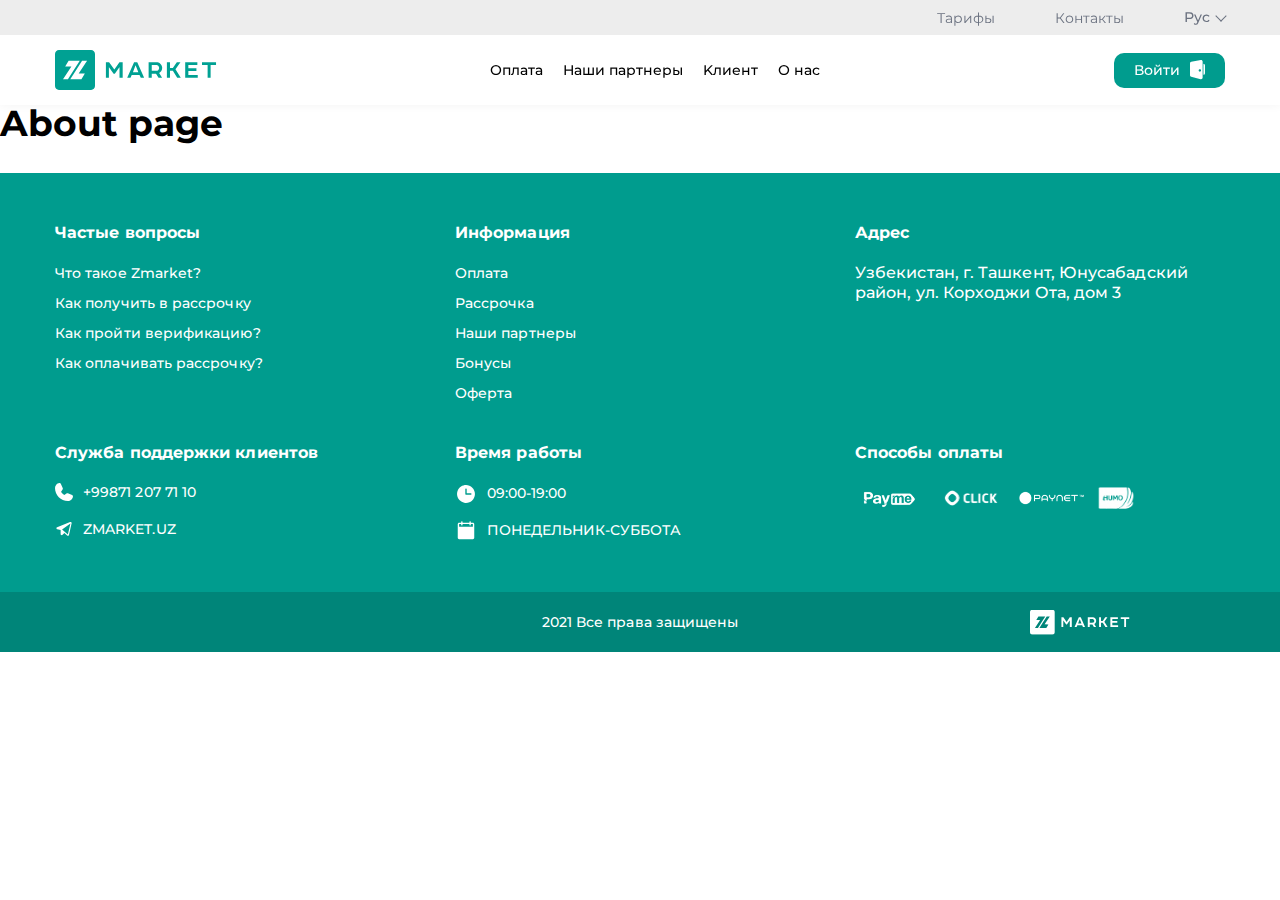
==== commit 4bba6a71: "asasa" ====
--- a/about.html
+++ b/about.html
@@ -1 +1,49 @@
-<!DOCTYPE html><html lang="en"><head><meta charset="UTF-8"><meta name="viewport" content="width=device-width,initial-scale=1"><meta http-equiv="X-UA-Compatible" content="ie=edge"><title>Generated by Gulp</title><link rel="preconnect" href="https://fonts.googleapis.com"><link rel="preconnect" href="https://fonts.gstatic.com" crossorigin><link href="https://fonts.googleapis.com/css2?family=Montserrat:wght@400;500;700&display=swap" rel="stylesheet"><link rel="stylesheet" href="css/swiper-bundle.min.css"><link rel="stylesheet" href="css/bootstrap.min.css"><link rel="stylesheet" href="css/vendor.min.css"><link rel="stylesheet" href="css/frontend.min.css"><link rel="stylesheet" href="css/style.css"></head><body class="redesign"><header><div class="hdr__sidebar__menu"><div class="main"><a href="#" data-toggle="modal" data-target="#exampleModalCenter" class="enter__to__site btn__template">Войти</a></div></div><div class="container"><div class="hdr__top"><div class="hdr__top__left"><a href="#" class="logo"><img src="images/logo.svg" alt=""></a><div class="sell_and_buy_block"><a href="#" class="active">Хочу купить</a> <a href="#">Хочу продать</a></div></div><div class="hdr__top__right"><a href="tel:+998 71 207 71 10" class="phone"><svg width="25" height="25" viewBox="0 0 25 25" fill="none" xmlns="http://www.w3.org/2000/svg"><path d="M23.7465 16.8033L17.8917 14.2942C17.586 14.1626 17.2523 14.1096 16.9209 14.1401C16.5895 14.1705 16.271 14.2834 15.9944 14.4685L12.864 16.5552C10.9508 15.6247 9.40234 14.083 8.46338 12.174L8.46362 12.1737L10.543 8.99646C10.724 8.72063 10.8338 8.40424 10.8626 8.07558C10.8914 7.74693 10.8383 7.41626 10.708 7.11316L8.19653 1.25342C8.02558 0.855659 7.73038 0.523977 7.35513 0.308034C6.97989 0.0920911 6.54479 0.00350612 6.11499 0.0555428C4.42607 0.272694 2.87398 1.09728 1.74865 2.37525C0.623315 3.65323 0.00172616 5.29718 0 7C0 16.9253 8.07471 25 18 25C19.7028 24.9983 21.3468 24.3767 22.6248 23.2513C23.9028 22.126 24.7273 20.5738 24.9445 18.8849C24.9964 18.4551 24.9077 18.02 24.6917 17.6448C24.4758 17.2696 24.1442 16.9744 23.7465 16.8033Z" fill="#121F3E"/></svg> +998 71 207 71 10</a><div class="language"><img src="images/earth.svg" alt=""> <span>Русский</span> <a href="#">Oʻzbekcha</a></div></div></div><div class="hdr__bottom"><div class="hamburger"><img src="images/hamburger.svg" alt=""></div><a href="index.html" class="logo__mobile"><img src="images/logo__ftr.svg" alt=""></a><div class="hdr__bottom__left"><ul><li><a href="#" class="active">Главная</a></li><li><a href="#">Оплата</a></li><li><a href="#">Наши партнеры</a></li><li><a href="#">О нас</a></li><li><a href="#">FAQ</a></li><li><a href="fatva.pdf" target="_blank">Фатва</a></li><li><a href="#">Бонусы</a></li></ul></div><a data-toggle="modal" data-target="#exampleModalCenter" href="#" class="enter__to__site btn__template">Войти <img src="images/enter.svg" alt=""></a></div></div></header><h1>About page</h1><footer><div class="ftr__top"><div class="container"><div class="row"><div class="col-lg-4 col-sm-6"><h5 class="toggle_ftr">Частые вопросы</h5><ul><li><a href="#">Что такое Zmarket?</a></li><li><a href="#">Как получить в рассрочку</a></li><li><a href="#">Как пройти верификацию?</a></li><li><a href="#">Как оплачивать рассрочку?</a></li></ul></div><div class="col-lg-4 col-sm-6"><h5 class="toggle_ftr">Информация</h5><ul><li><a href="#">Оплата</a></li><li><a href="#">Рассрочка</a></li><li><a href="#">Наши партнеры</a></li><li><a href="#">Бонусы</a></li><li><a href="#">Оферта</a></li></ul></div><div class="col-lg-4 col-sm-6"><h5 class="toggle_ftr address__title__in__ftr">Адрес</h5><div class="to__adress"><a href="https://yandex.uz/maps/10335/tashkent/geo/1563339912/?ll=69.288185%2C41.364367&z=18" target="_blank">Узбекистан, г. Ташкент, Юнусабадский район, ул. Корходжи Ота, дом 3</a></div><h5 class="social__title__in__ftr">Мы в соц. сетях</h5><div class="socials"><a href="#"><img src="images/facebook.svg" alt=""></a><a href="#"><img src="images/instagram.svg" alt=""></a><a href="#"><img src="images/telegram.svg" alt=""></a></div></div><div class="col-lg-4 col-sm-6"><h5>Служба поддержки клиентов</h5><ul class="about_icons"><li><a href="tel:+998712077110" class="flexis"><svg width="25" height="25" viewBox="0 0 25 25" fill="none" xmlns="http://www.w3.org/2000/svg"><path d="M23.7465 16.8033L17.8917 14.2942C17.586 14.1626 17.2523 14.1096 16.9209 14.1401C16.5895 14.1705 16.271 14.2834 15.9944 14.4685L12.864 16.5552C10.9508 15.6247 9.40234 14.083 8.46338 12.174L8.46362 12.1737L10.543 8.99646C10.724 8.72063 10.8338 8.40424 10.8626 8.07558C10.8914 7.74693 10.8383 7.41626 10.708 7.11316L8.19653 1.25342C8.02558 0.855659 7.73038 0.523977 7.35513 0.308034C6.97989 0.0920911 6.54479 0.00350612 6.11499 0.0555428C4.42607 0.272694 2.87398 1.09728 1.74865 2.37525C0.623315 3.65323 0.00172616 5.29718 0 7C0 16.9253 8.07471 25 18 25C19.7028 24.9983 21.3468 24.3767 22.6248 23.2513C23.9028 22.126 24.7273 20.5738 24.9445 18.8849C24.9964 18.4551 24.9077 18.02 24.6917 17.6448C24.4758 17.2696 24.1442 16.9744 23.7465 16.8033Z" fill="#121F3E"/></svg> +99871 207 71 10</a></li><li><a href="https://t.me/zmarket_uz" class="flexis"><svg width="32" height="32" viewBox="0 0 32 32" fill="none" xmlns="http://www.w3.org/2000/svg"><path d="M28.9068 3.96705C28.6313 3.72912 28.2959 3.5711 27.9369 3.51012C27.578 3.44914 27.2092 3.48752 26.8706 3.6211L3.80092 12.6842C3.39881 12.8422 3.05866 13.1261 2.83137 13.4935C2.60409 13.8609 2.50188 14.2921 2.54005 14.7224C2.57822 15.1527 2.75471 15.5591 3.04311 15.8808C3.33152 16.2025 3.71633 16.4221 4.13997 16.5068L9.99983 17.6788V24.9981C9.99949 25.3938 10.1166 25.7807 10.3363 26.1098C10.556 26.4389 10.8684 26.6954 11.234 26.8469C11.5996 26.9983 12.0019 27.0378 12.39 26.9605C12.7781 26.8831 13.1344 26.6923 13.414 26.4122L16.6569 23.1694L21.5789 27.5007C21.9413 27.8225 22.4089 28.0005 22.8936 28.0011C23.1042 28.0009 23.3136 27.9677 23.514 27.9027C23.8445 27.7979 24.1418 27.6082 24.3762 27.3526C24.6105 27.097 24.7737 26.7844 24.8496 26.4461L29.5513 5.92945C29.6332 5.57468 29.6164 5.20428 29.5028 4.85836C29.3892 4.51244 29.1831 4.20421 28.9068 3.96705ZM22.9001 25.9993L12.6011 16.936L27.4317 6.22517L22.9001 25.9993Z" fill="#121F3E"/></svg> zmarket.uz</a></li></ul></div><div class="col-lg-4 col-sm-6"><h5>Время работы</h5><ul class="about_icons"><li class="flexis"><img src="images/clock.svg" alt="">09:00-19:00</li><li class="flexis"><img src="images/calendar.svg" alt="">понедельник-Суббота</li></ul></div></div></div></div><div class="ftr__bottom"><div class="container"><p>2021 Все права защищены</p><a href="index.html" class="logo"><img src="images/logo__ftr.svg" alt=""></a></div></div></footer></body><div class="modal fade" id="exampleModalCenter" tabindex="-1" role="dialog" aria-labelledby="exampleModalCenterTitle" aria-hidden="true"><div class="modal-dialog modal-dialog-centered" role="document"><div class="modal-content"><button type="button" class="close close__popup__icon" data-dismiss="modal" aria-label="Close"><span aria-hidden="true">&times;</span></button><div class="modal-body"><div class="register__popup"><div class="register__popup__left" style="background-image: url('../images/7z.svg');"><h2>Вход для партнеров</h2><img src="images/bro.svg" alt=""><p>Эффективный и главное бесплатный для вендоров маркетинг и рекламные кампании. Все рекламные кампании будут также проводится для увеличения продаж вендоров.</p><a href="register_partner1.html" class="btn__template">Войти</a></div><div class="register__popup__right" style="background-image: url('../images/l7.svg');"><div class="logo__register"><a href="index.html"><img src="images/logo.svg" alt=""></a></div><h2>Вход для клиентов</h2><form action="profile.html" class="reg__client"><div class="row"><div class="col-lg-11 col-11"><div class="form-group form__width__tooltip"><label for="">Введите свой номер</label> <input type="tel" placeholder="+998 __ ___ __ __" style="background-image: url('./images/phone-for-form__r.svg');"> <span class="tooltip__style" data-toggle="tooltip" data-placement="right" title="Введите свой номер"><img src="images/question.svg" alt=""></span></div></div><div class="col-12"><div class="form-group checkbox__style"><input type="checkbox" id="privacy"> <label for="privacy">С условиями <a href="oferta_uz.pdf">Публичной оферты</a> ознакомлен</label></div></div><div class="col-lg-11 col-11"><div class="form-group code__verification__input"><input type="number" placeholder="Введите код"> <span>Срок дейсвия кода: 1:49</span><p>Отправить код еще раз(через 49 сек.)</p></div></div></div><button class="btn__template">Продолжить</button></form></div></div><div class="btns"><h2>Вход</h2><p>Пройдите регистрацию для полного доступа</p><div class="btns__bottom"><a href="register_partner1.html" class="btn__template for__partners">Пользователь</a> <a href="register_client.html" class="btn__template for__clients">Партнер</a></div></div></div></div></div></div><script src="js/jquery.min.js"></script><script src="js/axios.min.js"></script><script src="js/moment.min.js"></script><script src="js/bootstrap.bundle.min.js"></script><script src="js/swiper-bundle.min.js"></script><script src="js/popper.min.js"></script><script src="js/vue.min.js"></script><script src="js/vendor.min.js"></script><script src="js/app.min.js"></script><script src="js/main.js"></script></html>+<!DOCTYPE html><html lang="en"><head><meta charset="UTF-8"><meta name="viewport" content="width=device-width,initial-scale=1"><meta http-equiv="X-UA-Compatible" content="ie=edge"><title>Generated by Gulp</title><link rel="preconnect" href="https://fonts.googleapis.com"><link rel="preconnect" href="https://fonts.gstatic.com" crossorigin><link href="https://fonts.googleapis.com/css2?family=Montserrat:wght@400;500;700&display=swap" rel="stylesheet"><link rel="stylesheet" href="https://ajax.googleapis.com/ajax/libs/jqueryui/1.11.2/themes/smoothness/jquery-ui.css"><link rel="stylesheet" href="css/swiper-bundle.min.css"><link rel="stylesheet" href="css/bootstrap.min.css"><link rel="stylesheet" href="css/vendor.min.css"><link rel="stylesheet" href="css/frontend.min.css"><link rel="stylesheet" href="css/style.css"></head><body class="redesign"><header><div class="hdr__sidebar__menu"><div class="main"><a href="#" data-toggle="modal" data-target="#exampleModalCenter" class="enter__to__site btn__template">Войти</a></div></div><div class="top__header"><div class="container"><div class="top__header__main"><ul><li><a href="#">Тарифы</a></li><li><a href="#">Контакты</a></li></ul><div class="language"><span>Руc</span> <a href="#">Uzb</a></div></div></div></div><div class="container"><div class="hdr__bottom"><div class="hamburger"><img src="images/hamburger.svg" alt=""></div><a href="index.html" class="logo__mobile"><img src="images/logo__ftr.svg" alt=""> </a><a href="index.html" class="logo"><img src="images/logo.svg" alt=""></a><div class="hdr__bottom__left"><ul><!-- <li><a href="#" class="active">Главная</a></li> --><li><a href="#">Оплата</a></li><li><a href="partner.html">Наши партнеры</a></li><li><a href="client.html">Kлиент</a></li><li><a href="#">О нас</a></li><!-- <li><a href="fatva.pdf" target="_blank">Фатва</a></li> --><!-- <li><a href="#">Бонусы</a></li> --></ul></div><a data-toggle="modal" data-target="#exampleModalCenter" href="#" class="enter__to__site btn__template">Войти <img src="images/enter.svg" alt=""></a></div></div></header><h1>About page</h1><footer><div class="ftr__top"><div class="container"><div class="row"><div class="col-lg-4 col-sm-6 mb__100"><h5 class="toggle_ftr">Частые вопросы</h5><ul><li><a href="#">Что такое Zmarket?</a></li><li><a href="#">Как получить в рассрочку</a></li><li><a href="#">Как пройти верификацию?</a></li><li><a href="#">Как оплачивать рассрочку?</a></li></ul></div><div class="col-lg-4 col-sm-6"><h5 class="toggle_ftr">Информация</h5><ul><li><a href="#">Оплата</a></li><li><a href="#">Рассрочка</a></li><li><a href="#">Наши партнеры</a></li><li><a href="#">Бонусы</a></li><li><a href="#">Оферта</a></li></ul></div><div class="col-lg-4 col-sm-6"><h5 class="toggle_ftr address__title__in__ftr">Адрес</h5><div class="to__adress"><a href="https://yandex.uz/maps/10335/tashkent/geo/1563339912/?ll=69.288185%2C41.364367&z=18" target="_blank">Узбекистан, г. Ташкент, Юнусабадский район, ул. Корходжи Ота, дом 3</a></div><!--  <h5 class="social__title__in__ftr">Мы в соц. сетях</h5>
+                    <div class="socials">
+                        <a href="#"><img src="images/facebook.svg" alt=""></a>
+                        <a href="#"><img src="images/instagram.svg" alt=""></a>
+                        <a href="#"><img src="images/telegram.svg" alt=""></a>
+                    </div> --></div><div class="col-lg-4 col-sm-6"><h5>Служба поддержки клиентов</h5><ul class="about_icons"><li><a href="tel:+998712077110" class="flexis"><svg width="25" height="25" viewBox="0 0 25 25" fill="none" xmlns="http://www.w3.org/2000/svg"><path d="M23.7465 16.8033L17.8917 14.2942C17.586 14.1626 17.2523 14.1096 16.9209 14.1401C16.5895 14.1705 16.271 14.2834 15.9944 14.4685L12.864 16.5552C10.9508 15.6247 9.40234 14.083 8.46338 12.174L8.46362 12.1737L10.543 8.99646C10.724 8.72063 10.8338 8.40424 10.8626 8.07558C10.8914 7.74693 10.8383 7.41626 10.708 7.11316L8.19653 1.25342C8.02558 0.855659 7.73038 0.523977 7.35513 0.308034C6.97989 0.0920911 6.54479 0.00350612 6.11499 0.0555428C4.42607 0.272694 2.87398 1.09728 1.74865 2.37525C0.623315 3.65323 0.00172616 5.29718 0 7C0 16.9253 8.07471 25 18 25C19.7028 24.9983 21.3468 24.3767 22.6248 23.2513C23.9028 22.126 24.7273 20.5738 24.9445 18.8849C24.9964 18.4551 24.9077 18.02 24.6917 17.6448C24.4758 17.2696 24.1442 16.9744 23.7465 16.8033Z" fill="#fff"/></svg> +99871 207 71 10</a></li><li><a href="https://t.me/zmarket_uz" class="flexis"><svg width="32" height="32" viewBox="0 0 32 32" fill="none" xmlns="http://www.w3.org/2000/svg"><path d="M28.9068 3.96705C28.6313 3.72912 28.2959 3.5711 27.9369 3.51012C27.578 3.44914 27.2092 3.48752 26.8706 3.6211L3.80092 12.6842C3.39881 12.8422 3.05866 13.1261 2.83137 13.4935C2.60409 13.8609 2.50188 14.2921 2.54005 14.7224C2.57822 15.1527 2.75471 15.5591 3.04311 15.8808C3.33152 16.2025 3.71633 16.4221 4.13997 16.5068L9.99983 17.6788V24.9981C9.99949 25.3938 10.1166 25.7807 10.3363 26.1098C10.556 26.4389 10.8684 26.6954 11.234 26.8469C11.5996 26.9983 12.0019 27.0378 12.39 26.9605C12.7781 26.8831 13.1344 26.6923 13.414 26.4122L16.6569 23.1694L21.5789 27.5007C21.9413 27.8225 22.4089 28.0005 22.8936 28.0011C23.1042 28.0009 23.3136 27.9677 23.514 27.9027C23.8445 27.7979 24.1418 27.6082 24.3762 27.3526C24.6105 27.097 24.7737 26.7844 24.8496 26.4461L29.5513 5.92945C29.6332 5.57468 29.6164 5.20428 29.5028 4.85836C29.3892 4.51244 29.1831 4.20421 28.9068 3.96705ZM22.9001 25.9993L12.6011 16.936L27.4317 6.22517L22.9001 25.9993Z" fill="#fff"/></svg> zmarket.uz</a></li></ul></div><div class="col-lg-4 col-sm-6"><h5>Время работы</h5><ul class="about_icons"><li class="flexis"><img src="images/clock.svg" alt="">09:00-19:00</li><li class="flexis"><img src="images/calendar.svg" alt="">понедельник-Суббота</li></ul></div><div class="col-lg-4 col-sm-6"><h5>Способы оплаты</h5><ul class="about_icons paym"><li class="flexis"><img src="images/fpayme.png" alt=""></li><li class="flexis"><img src="images/fclick.png" alt=""></li><li class="flexis"><img src="images/fpaynet.png" alt=""></li><li class="flexis"><img src="images/fhumo.png" alt=""></li><li class="flexis"><img src="images/" alt=""></li></ul></div></div></div></div><div class="ftr__bottom"><div class="container"><p>2021 Все права защищены</p><a href="index.html" class="logo"><img src="images/logo__ftr.svg" alt=""></a></div></div></footer></body><div class="modal fade" id="exampleModalCenter" tabindex="-1" role="dialog" aria-labelledby="exampleModalCenterTitle" aria-hidden="true"><div class="modal-dialog modal-dialog-centered" role="document"><div class="modal-content"><button type="button" class="close close__popup__icon" data-dismiss="modal" aria-label="Close"><span aria-hidden="true">&times;</span></button><div class="modal-body"><div class="register__popup"><div class="register__popup__left" style="background-image: url('../images/7z.svg');"><h2>Вход для партнеров</h2><img src="images/bro.svg" alt=""><p>Эффективный и главное бесплатный для вендоров маркетинг и рекламные кампании. Все рекламные кампании будут также проводится для увеличения продаж вендоров.</p><a href="register_partner1.html" class="btn__template">Войти</a></div><div class="register__popup__right" style="background-image: url('../images/l7.svg');"><div class="logo__register"><a href="index.html"><img src="images/logo.svg" alt=""></a></div><h2>Вход для клиентов</h2><form action="profile.html" class="reg__client"><div class="row"><div class="col-lg-11 col-11"><div class="form-group form__width__tooltip"><label for="">Введите свой номер</label> <input type="tel" placeholder="+998 __ ___ __ __" style="background-image: url('./images/phone-for-form__r.svg');"> <span class="tooltip__style" data-toggle="tooltip" data-placement="right" title="Введите свой номер"><img src="images/question.svg" alt=""></span></div></div><div class="col-12"><div class="form-group checkbox__style"><input type="checkbox" id="privacy"> <label for="privacy">С условиями <a href="oferta_uz.pdf">Публичной оферты</a> ознакомлен</label></div></div><div class="col-lg-11 col-11"><div class="form-group code__verification__input"><input type="number" placeholder="Введите код"> <span>Срок дейсвия кода: 1:49</span><p>Отправить код еще раз(через 49 сек.)</p></div></div></div><button class="btn__template">Продолжить</button></form></div></div><div class="btns"><h2>Вход</h2><p>Пройдите регистрацию для полного доступа</p><div class="btns__bottom"><a href="register_partner1.html" class="btn__template for__partners">Пользователь</a> <a href="register_client.html" class="btn__template for__clients">Партнер</a></div></div></div></div></div></div><script src="js/jquery.min.js"></script><script src="https://ajax.googleapis.com/ajax/libs/jqueryui/1.11.2/jquery-ui.min.js"></script><script src="js/axios.min.js"></script><script src="js/moment.min.js"></script><script src="js/bootstrap.bundle.min.js"></script><script src="js/swiper-bundle.min.js"></script><script src="js/popper.min.js"></script><script src="js/vue.min.js"></script><script src="js/vendor.min.js"></script><script src="js/app.min.js"></script><script src="js/main.js"></script><script>jQuery(document).ready(function($) {
+
+    $("#slider-idade").slider({
+        range: "min",
+        value: 3,
+        min: 0,
+        max: 9,
+        step: 3,
+        animate: 200,
+        slide: function(event, ui) {
+            $("#valor-idade").val(ui.value);
+        }
+    });
+
+    $("#valor-idade").val($("#slider-idade").slider("value"));
+
+    $("#valor-idade").change(function() {
+        $("#slider-idade").slider("value", this.value)
+    });
+
+});
+
+
+
+jQuery(function($) {
+    $.fn.defaultValue = function() {
+
+        return this.each(function() {
+            var default_value = $(this).val();
+            var $this = $(this);
+
+            $this.focus(function() {
+
+                if ($this.val() == default_value) $(this).val("");
+            });
+            $this.blur(function() {
+                if ($this.val().length == 0) {
+                    $this.val(default_value);
+                }
+            })
+        });
+    };
+    $('input[type=text], textarea, input[type=email], input[type=tel], input[type=number], input[type=password]').defaultValue();
+});</script></html>--- a/css/style.css
+++ b/css/style.css
@@ -1 +1 @@
-.redesign.has__bottom__menu{padding-top:0!important}@media (max-width:991px){.redesign.has__bottom__menu{padding-bottom:104px;padding-top:70px!important}}@media (max-width:767px){.redesign.has__bottom__menu{padding-bottom:60px;padding-top:54px!important}}.redesign div#exampleModalCenter .modal-content .modal-body .btns,.redesign div#exampleModalCenter .modal-content .modal-body .register__popup__right form.enter__part .toogle__show__password.active .for__show,.redesign.has__bottom__menu header{display:none}@media (max-width:991px){.redesign.has__bottom__menu header{display:block}}.redesign .container{max-width:1470px;width:100%}@media (max-width:1500px){.redesign .container{max-width:1200px}}.redesign .row__60{margin-left:-30px;margin-right:-30px}@media (max-width:1500px){.redesign .row__60{margin-left:-15px;margin-right:-15px}}.redesign .row__60>*,.redesign .row__60>div{padding-left:30px;padding-right:30px}@media (max-width:1500px){.redesign .row__60>*,.redesign .row__60>div{padding-left:15px;padding-right:15px}}.redesign div#exampleModalCenter{background:rgba(18,31,62,.7);-webkit-backdrop-filter:blur(0);backdrop-filter:blur(0)}.redesign div#exampleModalCenter .modal-dialog{max-width:100%}.redesign div#exampleModalCenter .modal-content{max-width:1060px;background:#fff;border-radius:20px;overflow:hidden;border:0;width:100%;margin:0 auto}@media (max-width:1500px){.redesign div#exampleModalCenter .modal-content{max-width:900px}}@media (max-width:991px){.redesign div#exampleModalCenter .modal-content{max-width:700px}}.redesign div#exampleModalCenter .modal-content .modal-body{padding:0}@media (max-width:767px){.redesign div#exampleModalCenter .modal-content .modal-body .btns{padding:30px;display:block}}.redesign div#exampleModalCenter .modal-content .modal-body .btns h2{font-weight:700;font-size:28px;line-height:34px;margin-bottom:10px}.redesign div#exampleModalCenter .modal-content .modal-body .btns p{font-weight:500;font-size:12px;line-height:15px;margin-bottom:50px}.redesign div#exampleModalCenter .modal-content .modal-body .btns__bottom{display:-webkit-box;display:-webkit-flex;display:-ms-flexbox;display:flex;-webkit-box-orient:vertical;-webkit-box-direction:normal;-webkit-flex-direction:column;-ms-flex-direction:column;flex-direction:column;-webkit-box-align:center;-webkit-align-items:center;-ms-flex-align:center;align-items:center;-webkit-box-pack:center;-webkit-justify-content:center;-ms-flex-pack:center;justify-content:center}.redesign div#exampleModalCenter .modal-content .modal-body .btns__bottom a{margin-bottom:20px;height:42px;min-width:220px}.redesign div#exampleModalCenter .modal-content .modal-body .btns__bottom a.for__clients{background:0 0!important;border:2px solid #009c8e;color:#009c8e}.redesign div#exampleModalCenter .modal-content .modal-body .register__popup{display:-webkit-box;display:-webkit-flex;display:-ms-flexbox;display:flex}@media (max-width:767px){.redesign div#exampleModalCenter .modal-content .modal-body .register__popup{display:none!important}}.redesign div#exampleModalCenter .modal-content .modal-body .register__popup__left{background-position:center;background-repeat:no-repeat;background-color:#22c8b9;-webkit-box-flex:0;-webkit-flex:0 0 50%;-ms-flex:0 0 50%;flex:0 0 50%;padding:130px 60px 100px 80px}@media (max-width:1500px){.redesign div#exampleModalCenter .modal-content .modal-body .register__popup__left{padding:50px}}@media (max-width:991px){.redesign div#exampleModalCenter .modal-content .modal-body .register__popup__left{padding:20px}}.redesign div#exampleModalCenter .modal-content .modal-body .register__popup__left h2{font-weight:700;font-size:28px;line-height:38px;color:#fff;margin-bottom:20px}.redesign div#exampleModalCenter .modal-content .modal-body .register__popup__left img{margin-left:auto;margin-right:auto;display:block;margin-bottom:20px}.redesign div#exampleModalCenter .modal-content .modal-body .register__popup__left p{font-weight:500;font-size:14px;line-height:17px;color:#fff;margin-bottom:30px}.redesign div#exampleModalCenter .modal-content .modal-body .register__popup__left .btn__template{background:#121f3e;color:#fff}.redesign div#exampleModalCenter .modal-content .modal-body .register__popup__left .btn__template:hover{background:#000}.redesign div#exampleModalCenter .modal-content .modal-body .register__popup__right{background-position:center;background-repeat:no-repeat;background-color:#fff;-webkit-box-flex:0;-webkit-flex:0 0 50%;-ms-flex:0 0 50%;flex:0 0 50%;padding:70px 80px 100px 60px}@media (max-width:1500px){.redesign div#exampleModalCenter .modal-content .modal-body .register__popup__right{padding:50px}}@media (max-width:991px){.redesign div#exampleModalCenter .modal-content .modal-body .register__popup__right{padding:20px}}.redesign div#exampleModalCenter .modal-content .modal-body .register__popup__right .logo__register{text-align:center;margin-bottom:20px}@media (max-width:1500px){.redesign div#exampleModalCenter .modal-content .modal-body .register__popup__right .logo__register{margin-bottom:30px}}@media (max-width:767px){.redesign div#exampleModalCenter .modal-content .modal-body .register__popup__right .logo__register{margin-bottom:20px}.redesign div#exampleModalCenter .modal-content .modal-body .register__popup__right .logo__register img{max-width:120px}}.redesign div#exampleModalCenter .modal-content .modal-body .register__popup__right form{width:100%;padding:0;position:relative;z-index:2}@media (max-width:767px){.redesign div#exampleModalCenter .modal-content .modal-body .register__popup__right form.reg__client{margin-top:auto;margin-bottom:auto}.redesign div#exampleModalCenter .modal-content .modal-body .register__popup__right form{max-width:90%;margin-top:auto;margin-bottom:auto;padding:20px}}.redesign div#exampleModalCenter .modal-content .modal-body .register__popup__right form h1,.redesign section.register__page form h1{font-weight:700;font-size:28px;line-height:34px;margin-bottom:30px}@media (max-width:1500px){.redesign div#exampleModalCenter .modal-content .modal-body .register__popup__right form h1{font-size:24px}}@media (max-width:767px){.redesign div#exampleModalCenter .modal-content .modal-body .register__popup__right form h1{font-size:20px;line-height:26px;margin-bottom:20px}}.redesign div#exampleModalCenter .modal-content .modal-body .register__popup__right form .form-group{margin-bottom:30px;position:relative}@media (max-width:767px){.redesign div#exampleModalCenter .modal-content .modal-body .register__popup__right form .form-group{margin-bottom:12px}}.redesign div#exampleModalCenter .modal-content .modal-body .register__popup__right form .form-group label{font-weight:500;font-size:16px;line-height:20px;margin-bottom:10px}@media (max-width:767px){.redesign div#exampleModalCenter .modal-content .modal-body .register__popup__right form .form-group label{font-size:10px;line-height:13px;margin-bottom:6px}}.redesign div#exampleModalCenter .modal-content .modal-body .register__popup__right form .form-group input,.redesign section.register__page form .form-group input{border:1px solid #d4dbe1;box-sizing:border-box;border-radius:10px;font-size:14px;width:100%;height:42px;padding:0 15px 0 45px;background-color:transparent;background-repeat:no-repeat;background-position:left 12px center;outline:0!important;box-shadow:none!important}@media (max-width:767px){.redesign div#exampleModalCenter .modal-content .modal-body .register__popup__right form .form-group input{height:34px;font-size:12px;background-size:16px auto;padding-left:35px}}.redesign div#exampleModalCenter .modal-content .modal-body .register__popup__right form .form-group.form__width__tooltip{margin-bottom:50px}@media (max-width:991px){.redesign div#exampleModalCenter .modal-content .modal-body .register__popup__right form .form-group.form__width__tooltip{margin-bottom:30px}}@media (max-width:767px){.redesign div#exampleModalCenter .modal-content .modal-body .register__popup__right form .form-group.form__width__tooltip{margin-bottom:15px}}.redesign div#exampleModalCenter .modal-content .modal-body .register__popup__right form .form-group.form__width__tooltip .tooltip__style{position:absolute;cursor:pointer;z-index:2;right:-35px;top:40px}@media (max-width:767px){.redesign div#exampleModalCenter .modal-content .modal-body .register__popup__right form .form-group.form__width__tooltip .tooltip__style{top:30px}}.redesign div#exampleModalCenter .modal-content .modal-body .register__popup__right form .checkbox__style{margin-top:-20px}@media (max-width:991px){.redesign div#exampleModalCenter .modal-content .modal-body .register__popup__right form .checkbox__style{margin-top:0}}.redesign div#exampleModalCenter .modal-content .modal-body .register__popup__right form .checkbox__style label{font-weight:400;font-size:12px;line-height:15px;color:rgba(18,31,62,.5)}.redesign div#exampleModalCenter .modal-content .modal-body .register__popup__right form .checkbox__style label:after,.redesign section.register__page form .checkbox__style label:after{top:-5px}@media (max-width:767px){.redesign div#exampleModalCenter .modal-content .modal-body .register__popup__right form .checkbox__style label:after{top:-1px}}.redesign div#exampleModalCenter .modal-content .modal-body .register__popup__right form .checkbox__style label a{font-size:12px;line-height:15px;color:rgba(18,31,62,.5);text-decoration:underline!important;text-underline-position:under}.redesign div#exampleModalCenter .modal-content .modal-body .register__popup__right form .code__verification__input input{max-width:150px;margin-bottom:10px;padding-left:20px}.redesign div#exampleModalCenter .modal-content .modal-body .register__popup__right form .code__verification__input span{display:block;font-weight:500;font-size:10px;line-height:22px;margin-bottom:5px}.redesign div#exampleModalCenter .modal-content .modal-body .register__popup__right form .code__verification__input p{font-weight:500;font-size:10px;line-height:22px;color:#6b7280}@media (max-width:767px){.redesign div#exampleModalCenter .modal-content .modal-body .register__popup__right form button{margin-bottom:15px}}.redesign div#exampleModalCenter .modal-content .modal-body .register__popup__right form.enter__part{max-width:450px}@media (max-width:767px){.redesign div#exampleModalCenter .modal-content .modal-body .register__popup__right form.enter__part{max-width:90%}.redesign div#exampleModalCenter .modal-content .modal-body .register__popup__right form.enter__part .form-group.toogle__show__password{margin-bottom:15px}}.redesign div#exampleModalCenter .modal-content .modal-body .register__popup__right form.enter__part .toogle__show__password{position:relative}.redesign .checkbox__style input,.redesign div#exampleModalCenter .modal-content .modal-body .register__popup__right form.enter__part .toogle__show__password .for__hide{display:none}.redesign div#exampleModalCenter .modal-content .modal-body .register__popup__right form.enter__part .toogle__show__password .for__show,.redesign div#exampleModalCenter .modal-content .modal-body .register__popup__right form.enter__part .toogle__show__password.active .for__hide{display:block}.redesign div#exampleModalCenter .modal-content .modal-body .register__popup__right form.enter__part .toogle__show__password span{cursor:pointer;position:absolute;right:10px;bottom:10px;z-index:2}@media (max-width:767px){.redesign div#exampleModalCenter .modal-content .modal-body .register__popup__right form.enter__part .toogle__show__password span{bottom:5px}}.redesign div#exampleModalCenter .modal-content .modal-body .register__popup__right form.enter__part .checkbox__style{margin-top:0!important}.redesign div#exampleModalCenter .modal-content .modal-body .register__popup__right form.enter__part .checkbox__style label{font-weight:500;font-size:12px;line-height:15px;color:#193b68}.redesign div#exampleModalCenter .modal-content .modal-body .register__popup__right form.enter__part .anything__account{margin-top:50px;display:-webkit-box;display:-webkit-flex;display:-ms-flexbox;display:flex;-webkit-box-align:center;-webkit-align-items:center;-ms-flex-align:center;align-items:center;-webkit-box-pack:justify;-webkit-justify-content:space-between;-ms-flex-pack:justify;justify-content:space-between}.redesign div#exampleModalCenter .modal-content .modal-body .register__popup__right form.enter__part .anything__account span{font-weight:500;font-size:12px;line-height:15px;color:rgba(25,59,104,.8)}.redesign div#exampleModalCenter .modal-content .modal-body .register__popup__right form.enter__part .anything__account a{font-weight:500;font-size:12px;line-height:15px;color:#009c8e}.redesign a:hover,.redesign div#exampleModalCenter .modal-content .modal-body .register__popup__right form.enter__part .anything__account a:hover{color:#004a44}.redesign div#exampleModalCenter .modal-content .close__popup__icon{position:absolute;right:0;top:0;opacity:1;z-index:2;border:0!important;box-shadow:none!important;outline:0!important;background:#b3447a;border-top-right-radius:20px;border-bottom-left-radius:20px;overflow:hidden;width:40px;height:40px;display:-webkit-inline-box;display:-webkit-inline-flex;display:-ms-inline-flexbox;display:inline-flex;-webkit-box-align:center;-webkit-align-items:center;-ms-flex-align:center;align-items:center;-webkit-box-pack:center;-webkit-justify-content:center;-ms-flex-pack:center;justify-content:center;-webkit-transition:all .3s;transition:all .3s}.redesign div#exampleModalCenter .modal-content .close__popup__icon:hover{opacity:.85}.redesign div#exampleModalCenter .modal-content .close__popup__icon span{color:#fff;font-weight:500}.redesign div#exampleModalCenter .modal-content h2{font-weight:700;font-size:28px;line-height:38px;color:#000;margin-bottom:30px}@media (max-width:767px){.redesign div#exampleModalCenter .modal-content h2{font-size:18px;line-height:28px}}.redesign .tooltip-inner{color:#fff;font-size:13px}.redesign .checkbox__style input:checked+label:after{border-color:#009c8e;background:#009c8e url(../images/check.svg) no-repeat center}@media (max-width:767px){.redesign .checkbox__style input:checked+label:after{background-size:12px}}.redesign .checkbox__style label{padding-left:34px;position:relative;margin-bottom:0!important;cursor:pointer;-webkit-transition:all .15s linear;transition:all .15s linear}@media (max-width:767px){.redesign .checkbox__style label{padding-left:24px}}.redesign .checkbox__style label:hover,.redesign .checkbox__style label:hover a{color:#009c8e!important}.redesign .checkbox__style label:after{content:"";position:absolute;left:0;top:0;-webkit-transition:all .15s linear;transition:all .15s linear;width:24px;height:24px;border-radius:5px;border:2px solid #9ca3af;background:url(../images/check.svg) no-repeat center;background-size:0}@media (max-width:767px){.redesign .checkbox__style label:after{width:18px;height:18px}}.redesign ul{list-style:none;margin-bottom:0;padding-left:0}.redesign .btn__template{background-color:#009c8e;padding:9px 20px;border-radius:10px;color:#fff;border:0;outline:0!important;-webkit-transition:all .3s linear;transition:all .3s linear;font-weight:500;font-size:14px;line-height:42px;display:-webkit-inline-box;display:-webkit-inline-flex;display:-ms-inline-flexbox;display:inline-flex;-webkit-box-align:center;-webkit-align-items:center;-ms-flex-align:center;align-items:center;-webkit-box-pack:center;-webkit-justify-content:center;-ms-flex-pack:center;justify-content:center;cursor:pointer;height:42px}@media (max-width:1500px){.redesign .btn__template{height:35px;line-height:35px}}@media (max-width:767px){.redesign .btn__template{height:30px;white-space:nowrap;font-weight:500;font-size:12px;line-height:30px}}.redesign .btn__template img{margin-left:10px}@media (max-width:1500px){.redesign .btn__template img{max-height:20px}}.redesign .btn__template:hover{background-color:#004a44;color:#fff}.redesign .btn__template[disabled]{background-color:#d4dbe1;pointer-events:none;cursor:not-allowed}.redesign h2{font-weight:700;font-size:40px;line-height:49px;margin-bottom:20px}.redesign h2.green__title,.redesign header .hdr__sidebar__menu .main .sell_and_buy_block a.active,.redesign header .hdr__top__left .sell_and_buy_block a:hover{color:#009c8e}@media (max-width:1500px){.redesign h2{font-size:28px;line-height:35px}}@media (max-width:767px){.redesign h2{font-weight:700;font-size:16px;line-height:20px}}.redesign *{font-family:'Montserrat',sans-serif;color:#000}.redesign .btn__template,.redesign a{text-decoration:none!important}.redesign a,.redesign a svg,.redesign a svg path{-webkit-transition:all .15s linear;transition:all .15s linear}@media (max-width:991px){.redesign section{overflow:hidden}}.redesign .menu__all__mobile{display:none;position:fixed;left:0;right:0;bottom:0;z-index:10}@media (max-width:991px){.redesign .menu__all__mobile{display:-webkit-box;display:-webkit-flex;display:-ms-flexbox;display:flex;-webkit-box-align:center;-webkit-align-items:center;-ms-flex-align:center;align-items:center;-webkit-box-pack:justify;-webkit-justify-content:space-between;-ms-flex-pack:justify;justify-content:space-between;padding:20px 50px;background:#fff;box-shadow:0 0 10px rgba(0,0,0,.15)}}@media (max-width:991px) and (max-width:767px){.redesign .menu__all__mobile{padding:10px 20px 12px}}@media (max-width:991px){.redesign .menu__all__mobile li a{display:-webkit-inline-box;display:-webkit-inline-flex;display:-ms-inline-flexbox;display:inline-flex;-webkit-box-orient:vertical;-webkit-box-direction:normal;-webkit-flex-direction:column;-ms-flex-direction:column;flex-direction:column;-webkit-box-align:center;-webkit-align-items:center;-ms-flex-align:center;align-items:center;font-size:16px;font-weight:500;text-align:center;color:#6b7280}}@media (max-width:991px) and (max-width:767px){.redesign .menu__all__mobile li a{font-size:10px;line-height:12px}}@media (max-width:991px){.redesign .menu__all__mobile li a svg{width:40px;height:auto;margin-bottom:5px}}@media (max-width:991px) and (max-width:767px){.redesign .menu__all__mobile li a svg{height:24px;width:auto;margin-bottom:2px}}@media (max-width:991px){.redesign .menu__all__mobile li a.active{color:#009c8e}.redesign .menu__all__mobile li a.active svg path{stroke:#009c8e}}.redesign header{position:fixed;left:0;top:0;right:0;z-index:10;background:-webkit-linear-gradient(281.37deg,rgba(255,255,255,.45) -1.53%,rgba(255,255,255,.15) 102.84%);background:linear-gradient(168.63deg,rgba(255,255,255,.45) -1.53%,rgba(255,255,255,.15) 102.84%);-webkit-backdrop-filter:blur(40px);backdrop-filter:blur(40px)}@media (max-width:991px){.redesign header{background:#009c8e;-webkit-backdrop-filter:inherit;backdrop-filter:inherit}}.redesign header .hdr__top{display:-webkit-box;display:-webkit-flex;display:-ms-flexbox;display:flex;-webkit-box-align:center;-webkit-align-items:center;-ms-flex-align:center;align-items:center;-webkit-box-pack:justify;-webkit-justify-content:space-between;-ms-flex-pack:justify;justify-content:space-between;padding-bottom:25px;padding-top:60px}@media (max-width:1500px){.redesign header .hdr__top{padding-top:30px;padding-bottom:20px}}.redesign header .hdr__top__left,.redesign header .hdr__top__right{display:-webkit-inline-box;display:-webkit-inline-flex;display:-ms-inline-flexbox;display:inline-flex;-webkit-box-align:center;-webkit-align-items:center;-ms-flex-align:center;align-items:center}.redesign header .hdr__top__left .logo{margin-right:50px}.redesign header .hdr__top__left .logo img{max-width:162px}@media (max-width:1500px){.redesign header .hdr__top__left .logo img{max-width:120px}}.redesign header .hdr__top__left .sell_and_buy_block a{display:inline-block;font-weight:500;font-size:24px;line-height:29px;text-transform:uppercase;color:#121f3e;margin-right:60px;text-decoration:none!important;position:relative}@media (max-width:1500px){.redesign header .hdr__top__left .sell_and_buy_block a{font-size:20px;line-height:30px}}.redesign header .hdr__top__left .sell_and_buy_block a.active:after{content:"";position:absolute;left:50%;width:270px;-webkit-transform:translateX(-50%);-ms-transform:translateX(-50%);transform:translateX(-50%);top:-85px;height:34px;background-color:#009c8e;border-radius:34px}@media (max-width:1500px){.redesign header .hdr__top__left .sell_and_buy_block a.active:after{top:-40px;height:20px;width:200px}}.redesign header .hdr__top__right a.phone{line-height:29px;font-weight:500;margin-right:60px;font-size:24px}@media (max-width:1500px){.redesign header .hdr__top__right a.phone{font-size:18px;line-height:30px}}.redesign .sidebar a.exit__site:hover,.redesign header .hdr__top__right a.phone:hover,.redesign section.register__page form.enter__part .anything__account a:hover{color:#004a44}.redesign header .hdr__top__right a.phone:hover svg path{fill:#004a44}.redesign header .hdr__top__right a.phone svg{width:25px;height:25px;-o-object-fit:contain;object-fit:contain;-o-object-position:center;object-position:center;margin-right:10px}@media (max-width:1500px){.redesign header .hdr__top__right a.phone svg{width:20px;height:auto}}.redesign header .hdr__top__right .language{position:relative;border-radius:12px;display:-webkit-box;display:-webkit-flex;display:-ms-flexbox;display:flex;-webkit-box-orient:vertical;-webkit-box-direction:normal;-webkit-flex-direction:column;-ms-flex-direction:column;flex-direction:column;padding-left:25px}.redesign header .hdr__top__right .language img{position:absolute;left:-8px;top:4px;width:23px;height:auto;z-index:2}@media (max-width:1500px){.redesign header .hdr__top__right .language img{width:19px}}.redesign header .hdr__top__right .language:hover a{pointer-events:auto;opacity:1;visibility:visible}.redesign header .hdr__top__right .language span{font-weight:500;font-size:24px;line-height:29px;position:relative;z-index:2;padding-right:20px;cursor:pointer}@media (max-width:1500px){.redesign header .hdr__top__right .language span{font-size:18px}}.redesign header .hdr__top__right .language span:after{content:"";position:absolute;right:0;top:6px;width:10px;height:10px;-webkit-transform:rotate(45deg);-ms-transform:rotate(45deg);transform:rotate(45deg);border-bottom:3px solid #000;border-right:3px solid #000}.redesign header .hdr__top__right .language a{opacity:0;pointer-events:none;visibility:hidden;cursor:pointer;position:absolute;z-index:1;font-weight:500;line-height:29px;font-size:22px;top:-20px;left:-20px;display:inline-block;right:-15px;background-color:#fff;border-radius:12px;box-shadow:0 0 20px rgba(0,0,0,.1);-webkit-transition:all .6s ease 0s;transition:all .6s ease 0s;text-align:left;padding:60px 15px 20px 45px}@media (max-width:1500px){.redesign header .hdr__top__right .language a{font-size:18px}}@media (max-width:1299px){.redesign header .hdr__top__right .language a{right:-8px}}.redesign header.active .hdr__sidebar__menu{opacity:1;pointer-events:auto}.redesign header.active .hdr__sidebar__menu .main{-webkit-transform:translateX(0);-ms-transform:translateX(0);transform:translateX(0)}.redesign header .hdr__sidebar__menu{display:none}@media (max-width:991px){.redesign header .hdr__sidebar__menu{position:fixed;left:0;top:0;bottom:0;background-color:rgba(18,31,62,.9);width:100%;z-index:12;height:100vh;display:block;opacity:0;pointer-events:none;-webkit-transition:all .2s linear;transition:all .2s linear}.redesign header .hdr__sidebar__menu:after{content:"";width:35px;height:3px;background-color:#fff;position:absolute;right:50px;top:50px;-webkit-transform:rotate(45deg);-ms-transform:rotate(45deg);transform:rotate(45deg);-webkit-transform-origin:center;-ms-transform-origin:center;transform-origin:center}}@media (max-width:991px) and (max-width:767px){.redesign header .hdr__sidebar__menu:after{right:15px;top:25px;width:20px}}@media (max-width:991px){.redesign header .hdr__sidebar__menu:before{content:"";width:35px;height:3px;background-color:#fff;position:absolute;right:50px;top:50px;-webkit-transform:rotate(-45deg);-ms-transform:rotate(-45deg);transform:rotate(-45deg);-webkit-transform-origin:center;-ms-transform-origin:center;transform-origin:center}}@media (max-width:991px) and (max-width:767px){.redesign header .hdr__sidebar__menu:before{right:15px;top:25px;width:20px}}.redesign header .hdr__sidebar__menu .main{background-color:#fff;height:100vh;padding:30px;display:-webkit-box;display:-webkit-flex;display:-ms-flexbox;display:flex;-webkit-box-orient:vertical;-webkit-box-direction:normal;-webkit-flex-direction:column;-ms-flex-direction:column;flex-direction:column;-webkit-box-align:start;-webkit-align-items:start;-ms-flex-align:start;align-items:start;max-width:50%;-webkit-transition:all .5s;transition:all .5s;-webkit-transform:translateX(-100%);-ms-transform:translateX(-100%);transform:translateX(-100%);position:relative}@media (max-width:767px){.redesign header .hdr__sidebar__menu .main{max-width:calc(100% - 60px);padding:40px 40px 60px}}.redesign header .hdr__sidebar__menu .main .enter__to__site{position:absolute;bottom:30px;left:30px}.redesign header .hdr__sidebar__menu .main .logo{margin-bottom:50px}@media (max-width:767px){.redesign header .hdr__sidebar__menu .main .logo{margin-bottom:35px;-webkit-box-ordinal-group:-11;-webkit-order:-12;-ms-flex-order:-12;order:-12}.redesign header .hdr__sidebar__menu .main .logo img{max-width:170px}}.redesign header .hdr__sidebar__menu .main .sell_and_buy_block,.redesign header .hdr__sidebar__menu .main ul{margin-bottom:40px}@media (max-width:767px){.redesign header .hdr__sidebar__menu .main .sell_and_buy_block{display:-webkit-box;display:-webkit-flex;display:-ms-flexbox;display:flex;-webkit-box-orient:vertical;-webkit-box-direction:normal;-webkit-flex-direction:column;-ms-flex-direction:column;flex-direction:column;-webkit-box-align:start;-webkit-align-items:flex-start;-ms-flex-align:start;align-items:flex-start;margin-bottom:0}}.redesign header .hdr__sidebar__menu .main .sell_and_buy_block a{font-size:25px;display:-webkit-inline-box;display:-webkit-inline-flex;display:-ms-inline-flexbox;display:inline-flex;margin-bottom:10px;font-weight:700}@media (max-width:767px){.redesign header .hdr__sidebar__menu .main .sell_and_buy_block a{font-weight:500;font-size:14px;line-height:17px;color:#6b7280;margin-bottom:15px}}@media (max-width:767px){.redesign header .hdr__sidebar__menu .main ul{margin-bottom:auto}}.redesign header .hdr__sidebar__menu .main ul li{margin-bottom:10px}@media (max-width:767px){.redesign header .hdr__sidebar__menu .main ul li{margin-bottom:0;line-height:1}}.redesign header .hdr__sidebar__menu .main .language a,.redesign header .hdr__sidebar__menu .main ul li a{font-size:20px;font-weight:700}@media (max-width:767px){.redesign header .hdr__sidebar__menu .main ul li a{font-weight:500;font-size:14px;line-height:17px;color:#6b7280;margin-bottom:15px;display:inline-block}}.redesign header .hdr__sidebar__menu .main .phone{margin-bottom:50px;font-size:20px;font-weight:700}@media (max-width:767px){.redesign header .hdr__sidebar__menu .main .phone{font-weight:500;font-size:14px;line-height:17px;text-transform:uppercase;color:#6b7280;margin-bottom:20px;-webkit-box-ordinal-group:-9;-webkit-order:-10;-ms-flex-order:-10;order:-10}}.redesign .sidebar a.exit__site svg,.redesign header .hdr__sidebar__menu .main .phone svg{margin-right:10px}@media (max-width:767px){.redesign header .hdr__sidebar__menu .main .phone svg{max-width:24px;height:auto}.redesign header .hdr__sidebar__menu .main .phone svg path{fill:#6b7280}.redesign header .hdr__sidebar__menu .main .language{margin-top:0;margin-bottom:40px;-webkit-box-ordinal-group:-9;-webkit-order:-10;-ms-flex-order:-10;order:-10}}.redesign header .hdr__bottom .hamburger,.redesign header .hdr__sidebar__menu .main .language img{display:none}.redesign header .hdr__sidebar__menu .main .language span{font-size:20px;font-weight:700;padding-right:24px;color:#009c8e;position:relative}@media (max-width:767px){.redesign header .hdr__sidebar__menu .main .language span{font-size:14px}}.redesign header .hdr__sidebar__menu .main .language span:after{content:"";position:absolute;top:0;bottom:0;right:8px;width:4px;background:#009c8e}@media (max-width:767px){.redesign header .hdr__sidebar__menu .main .language a{font-size:14px}}.redesign header .hdr__bottom,.redesign header .hdr__bottom__left ul{display:-webkit-box;display:-webkit-flex;display:-ms-flexbox;display:flex;-webkit-box-align:center;-webkit-align-items:center;-ms-flex-align:center;align-items:center}.redesign header .hdr__bottom{-webkit-box-pack:justify;-webkit-justify-content:space-between;-ms-flex-pack:justify;justify-content:space-between;padding-bottom:15px}@media (max-width:991px){.redesign header .hdr__bottom{padding-top:15px}}@media (max-width:991px){.redesign header .hdr__bottom .hamburger{display:block}}.redesign header .hdr__bottom .hamburger img{width:35px}@media (max-width:767px){.redesign header .hdr__bottom .hamburger img{width:24px}}@media (max-width:991px){.redesign header .hdr__bottom .enter__to__site{font-size:20px;padding-right:0;background:0 0!important}}@media (max-width:767px){.redesign header .hdr__bottom .enter__to__site{height:24px;font-size:12px;padding:0 14px;background-color:#fff!important;font-weight:500;color:#009c8e;box-shadow:1px 1px 9px rgba(0,0,0,.15);border-radius:6px}}@media (max-width:991px){.redesign header .hdr__bottom .enter__to__site img{display:none!important}}.redesign header .hdr__bottom .logo__mobile{display:none}@media (max-width:991px){.redesign header .hdr__bottom .logo__mobile{display:block}}@media (max-width:767px){.redesign header .hdr__bottom .logo__mobile{position:absolute;left:50%;-webkit-transform:translateX(-50%);-ms-transform:translateX(-50%);transform:translateX(-50%)}.redesign header .hdr__bottom .logo__mobile img{max-width:120px}}.redesign header .hdr__bottom__left ul{list-style:none;padding-left:212px}@media (max-width:1500px){.redesign header .hdr__bottom__left ul{padding-left:170px}}.redesign header .hdr__bottom__left ul li{margin-right:60px}@media (max-width:1299px){.redesign header .hdr__bottom__left ul li{margin-right:20px}}.redesign footer .ftr__top h5,.redesign header .hdr__bottom__left ul li a{font-weight:500;font-size:16px;line-height:20px}@media (max-width:1500px){.redesign header .hdr__bottom__left ul li a{font-size:14px}}.redesign footer .ftr__top .about_icons li .flexis:hover,.redesign footer .ftr__top .to__adress a:hover,.redesign footer .ftr__top ul li a:hover,.redesign header .hdr__bottom__left ul li a.active,.redesign header .hdr__bottom__left ul li a:hover,.redesign section.step__progress .step__progress__main>div.active p{color:#009c8e}@media (max-width:991px){.redesign header .hdr__bottom__left{display:none!important}}.redesign footer .ftr__top{background:#f3f7f9;padding:30px 0 100px}@media (max-width:1500px){.redesign footer .ftr__top{padding-bottom:50px;padding-top:50px}}@media (max-width:991px){.redesign footer .ftr__top{padding-top:20px}}@media (max-width:767px){.redesign footer .ftr__top{padding-bottom:20px}}.redesign footer .ftr__top h5{letter-spacing:.005em;margin-bottom:20px;color:#121f3e;font-weight:700}@media (max-width:991px){.redesign footer .ftr__top h5{margin-top:30px}}@media (max-width:767px){.redesign footer .ftr__top h5{margin-top:30px;margin-bottom:0;position:relative;z-index:1;font-size:14px;line-height:16px}.redesign footer .ftr__top h5.social__title__in__ftr{margin-top:15px;padding-top:15px;border-top:1px solid #d4dbe1;margin-bottom:15px}.redesign footer .ftr__top h5.toggle_ftr{position:relative}.redesign footer .ftr__top h5.toggle_ftr:after{content:"";position:absolute;right:0;top:-2px;width:24px;height:24px;background:url(../images/arrow__ftr.svg) no-repeat center;-webkit-transition:all .3s linear;transition:all .3s linear}}.redesign footer .ftr__top h5.toggle_ftr.active:after{-webkit-transform:rotate(-90deg);-ms-transform:rotate(-90deg);transform:rotate(-90deg)}@media (max-width:767px){.redesign footer .ftr__top h5.toggle_ftr+.to__adress,.redesign footer .ftr__top h5.toggle_ftr+ul{display:none}}.redesign footer .ftr__top .col-sm-6{position:relative}.redesign footer .ftr__top .col-sm-6:first-child:after,.redesign section.step__progress .step__progress__main>div:first-child:after{display:none}@media (max-width:767px){.redesign footer .ftr__top .col-sm-6:first-child h5{margin-top:0}.redesign footer .ftr__top .col-sm-6:after{content:"";position:absolute;left:15px;right:15px;top:15px;border-top:1px solid #d4dbe1}.redesign footer .ftr__top ul{padding-top:10px}}.redesign .sidebar ul li,.redesign footer .ftr__top ul li{margin-bottom:10px}.redesign footer .ftr__top .about_icons li:last-child,.redesign footer .ftr__top ul li:last-child{margin-bottom:0}.redesign footer .ftr__bottom p,.redesign footer .ftr__top .to__adress a,.redesign footer .ftr__top ul li a{font-weight:500;font-size:16px;line-height:20px;letter-spacing:.005em;color:#121f3e}@media (max-width:1500px){.redesign footer .ftr__top ul li a{font-size:14px}}@media (max-width:767px){.redesign footer .ftr__top ul li a{font-size:12px;line-height:14px}}@media (max-width:767px){.redesign footer .ftr__top .to__adress{padding-top:15px}}.redesign footer .ftr__top .to__adress a{display:inline-block;margin-bottom:50px}@media (max-width:1500px){.redesign footer .ftr__top .to__adress a{margin-bottom:30px}}@media (max-width:767px){.redesign footer .ftr__top .to__adress a{padding-top:0;padding-bottom:0;margin:0;font-size:12px;line-height:14px}}.redesign footer .ftr__top .socials{margin-bottom:24px}@media (max-width:767px){.redesign footer .ftr__top .socials{margin-bottom:0}}.redesign footer .ftr__top .about_icons li .flexis,.redesign footer .ftr__top .socials a{display:-webkit-inline-box;display:-webkit-inline-flex;display:-ms-inline-flexbox;display:inline-flex;-webkit-box-align:center;-webkit-align-items:center;-ms-flex-align:center;align-items:center}.redesign footer .ftr__top .socials a{-webkit-box-pack:center;-webkit-justify-content:center;-ms-flex-pack:center;justify-content:center;width:40px;height:42px;background:#fff;border-radius:5px;margin-right:15px}.redesign footer .ftr__top .socials a:hover{box-shadow:0 0 10px rgba(0,0,0,.1)}@media (max-width:1500px){.redesign footer .ftr__top .socials a{margin-right:10px}}@media (max-width:767px){.redesign footer .ftr__top .socials a{width:30px;height:30px}.redesign footer .ftr__top .socials a img{width:25px;height:25px}}.redesign footer .ftr__top .about_icons li{margin-bottom:15px;text-transform:uppercase;font-weight:500;font-size:14px;line-height:17px}@media (max-width:767px){.redesign footer .ftr__top .about_icons li{margin-bottom:5px;line-height:1}}.redesign footer .ftr__top .about_icons li .flexis svg,.redesign footer .ftr__top .about_icons li img{margin-right:20px}@media (max-width:1500px){.redesign footer .ftr__top .about_icons li img{margin-right:10px;max-width:22px}}@media (max-width:767px){.redesign footer .ftr__top .about_icons li img{margin-right:8px;max-width:16px}}.redesign footer .ftr__top .about_icons li .flexis{font-weight:500;font-size:14px;line-height:17px;text-transform:uppercase;color:#121f3e}@media (max-width:1500px){.redesign footer .ftr__top .about_icons li .flexis svg{margin-right:10px;max-width:18px;height:auto}}@media (max-width:767px){.redesign footer .ftr__top .about_icons li .flexis svg{margin-right:8px;max-width:16px}}.redesign footer .ftr__top .about_icons li .flexis:hover svg path{fill:#009c8e!important}.redesign footer .ftr__bottom{text-align:center;background-color:#009c8e;padding:30px 30px 24px;position:relative}@media (max-width:1500px){.redesign footer .ftr__bottom{padding:20px 0}}@media (max-width:767px){.redesign footer .ftr__bottom{padding:15px 0}}.redesign footer .ftr__bottom p{color:#fff;margin-bottom:0}@media (max-width:1500px){.redesign footer .ftr__bottom p{font-size:14px}}@media (max-width:767px){.redesign footer .ftr__bottom p{font-weight:500;font-size:10px;line-height:12px}}.redesign footer .ftr__bottom .logo{cursor:pointer;position:absolute;right:150px;top:50%;-webkit-transform:translateY(-50%);-ms-transform:translateY(-50%);transform:translateY(-50%)}@media (max-width:991px){.redesign footer .ftr__bottom .logo{right:50px}}@media (max-width:767px){.redesign footer .ftr__bottom .logo{right:15px}}@media (max-width:350px){.redesign footer .ftr__bottom .logo{right:10px}}@media (max-width:1500px){.redesign footer .ftr__bottom .logo img{max-width:100px}}@media (max-width:767px){.redesign footer .ftr__bottom .logo img{max-width:70px}}.redesign section.installment__apply{max-width:100%;overflow:hidden;background:#f3f7f9;position:relative}.redesign section.installment__apply .container{position:relative}.redesign section.installment__apply .swiper-container{overflow:hidden}@media (max-width:767px){.redesign section.installment__apply .swiper-container,.redesign section.installment__apply .swiper-container .swiper-wrapper .swiper-slide{height:auto}.redesign section.installment__apply .swiper-container .swiper-wrapper{-webkit-box-align:inherit;-webkit-align-items:inherit;-ms-flex-align:inherit;align-items:inherit}.redesign section.installment__apply .swiper-container .swiper-wrapper .swiper-slide{position:relative}}.redesign section.installment__apply .installment_apply_main,.redesign section.installment__apply .swiper-pagination{display:-webkit-box;display:-webkit-flex;display:-ms-flexbox;display:flex;-webkit-box-align:center;-webkit-align-items:center;-ms-flex-align:center;align-items:center}.redesign section.installment__apply .installment_apply_main .left{-webkit-box-flex:0;-webkit-flex:0 0 50%;-ms-flex:0 0 50%;flex:0 0 50%;max-width:50%;padding:50px 0}@media (max-width:767px){.redesign section.installment__apply .installment_apply_main .left{padding:20px 0;position:relative;z-index:1;-webkit-box-flex:0;-webkit-flex:0 0 100%;-ms-flex:0 0 100%;flex:0 0 100%;max-width:100%}}.redesign section.installment__apply .installment_apply_main .left h2{margin-bottom:5px;font-size:50px;line-height:61px}@media (max-width:1500px){.redesign section.installment__apply .installment_apply_main .left h2{font-size:32px;line-height:40px}}@media (max-width:767px){.redesign section.installment__apply .installment_apply_main .left h2{font-weight:700;font-size:16px;line-height:20px;padding-right:20px}}.redesign section.installment__apply .installment_apply_main .left p{font-weight:500;font-size:24px;line-height:29px;color:#a7a7a7;margin-bottom:30px}@media (max-width:1500px){.redesign section.installment__apply .installment_apply_main .left p{font-size:16px;line-height:22px}}@media (max-width:767px){.redesign section.installment__apply .installment_apply_main .left p{font-weight:500;font-size:10px;line-height:12px;padding-right:200px}}.redesign section.installment__apply .installment_apply_main .right{padding-left:50px;-webkit-box-flex:0;-webkit-flex:0 0 50%;-ms-flex:0 0 50%;flex:0 0 50%;max-width:50%}@media (max-width:767px){.redesign section.installment__apply .installment_apply_main .right{padding-left:0;margin-top:auto;margin-bottom:0;position:absolute;right:0;bottom:0;width:200px;max-width:200px;height:100%}}.redesign section.choose__type__pay .flexible img,.redesign section.installment__apply .installment_apply_main .right img{width:100%;height:100%;-o-object-fit:cover;object-fit:cover;-o-object-position:center;object-position:center}.redesign section.installment__apply .swiper-pagination{-webkit-box-pack:center;-webkit-justify-content:center;-ms-flex-pack:center;justify-content:center;-webkit-box-orient:vertical;-webkit-box-direction:normal;-webkit-flex-direction:column;-ms-flex-direction:column;flex-direction:column;height:100%;left:auto;right:0;bottom:0;top:0;z-index:2}@media (max-width:1299px){.redesign section.installment__apply .swiper-pagination{right:15px}}.redesign section.installment__apply .swiper-pagination span{width:7px;height:10px;background:#6b7280;border-radius:4px;-webkit-transition:all .3s linear;transition:all .3s linear;min-width:none;display:inline-block;margin:4px 0}.redesign section.installment__apply .swiper-pagination span.swiper-pagination-bullet-active{height:34px;border-radius:4px;background-color:#009c8e}.redesign section.about__width__numbers{padding:65px 0 82px;background-color:#fff;overflow:hidden}@media (max-width:1500px){.redesign section.about__width__numbers{padding:40px 0}}@media (max-width:767px){.redesign section.about__width__numbers{padding:10px 0}}.redesign section.about__width__numbers .flexis{display:-webkit-box;display:-webkit-flex;display:-ms-flexbox;display:flex;-webkit-box-align:center;-webkit-align-items:center;-ms-flex-align:center;align-items:center}@media (max-width:991px){.redesign section.about__width__numbers .flexis{-webkit-box-orient:vertical;-webkit-box-direction:normal;-webkit-flex-direction:column;-ms-flex-direction:column;flex-direction:column;-webkit-box-align:start;-webkit-align-items:flex-start;-ms-flex-align:start;align-items:flex-start}}.redesign section.about__width__numbers h2{margin-bottom:0;max-width:450px}@media (max-width:1500px){.redesign section.about__width__numbers h2{padding-right:50px}}@media (max-width:991px){.redesign section.about__width__numbers h2{max-width:100%;margin-bottom:20px;padding-right:0;text-align:center}}@media (max-width:767px){.redesign section.about__width__numbers h2{font-size:14px;line-height:17px;margin-bottom:20px}}.redesign section.about__width__numbers .row{margin-left:-50px;margin-right:-50px}@media (max-width:1500px){.redesign section.about__width__numbers .row{margin-left:-15px;margin-right:-15px}}.redesign section.about__width__numbers .row>div{padding-left:50px;padding-right:50px}@media (max-width:1500px){.redesign section.about__width__numbers .row>div{padding-left:15px;padding-right:15px}}.redesign section.about__width__numbers .flexible{display:-webkit-box;display:-webkit-flex;display:-ms-flexbox;display:flex;-webkit-box-align:center;-webkit-align-items:center;-ms-flex-align:center;align-items:center;margin-top:25px;margin-bottom:25px}@media (max-width:1500px){.redesign section.about__width__numbers .flexible{margin-top:10px;margin-bottom:10px}}@media (max-width:767px){.redesign section.about__width__numbers .flexible{-webkit-box-orient:vertical;-webkit-box-direction:normal;-webkit-flex-direction:column;-ms-flex-direction:column;flex-direction:column}}.redesign section.about__width__numbers b{font-weight:700;font-size:40px;line-height:49px;letter-spacing:.005em;padding-right:20px;display:inline-block;white-space:nowrap;color:#009c8e}@media (max-width:1500px){.redesign section.about__width__numbers b{font-size:32px;line-height:40px}}@media (max-width:767px){.redesign section.about__width__numbers b{font-weight:700;font-size:14px;line-height:17px;margin-bottom:5px}}.redesign section.about__width__numbers span{font-weight:500;font-size:24px;line-height:29px}@media (max-width:1500px){.redesign section.about__width__numbers span{font-size:16px;line-height:25px}}@media (max-width:767px){.redesign section.about__width__numbers span{font-weight:400;font-size:8px;line-height:10px}}.redesign section.choose__convenient__plan .top__convenient__plan{background:#f3f7f9;padding-top:60px}@media (max-width:1500px){.redesign section.choose__convenient__plan .top__convenient__plan{padding-top:40px}}@media (max-width:767px){.redesign section.choose__convenient__plan .top__convenient__plan{padding-top:10px}}.redesign section.choose__convenient__plan h2.green__title{text-transform:uppercase}@media (max-width:767px){.redesign section.choose__convenient__plan h2{margin-bottom:10px}}.redesign section.choose__convenient__plan .rounded_blocks_main,.redesign section.choose__convenient__plan .rounded_blocks_main .item_round{display:-webkit-box;display:-webkit-flex;display:-ms-flexbox;display:flex;-webkit-box-align:center;-webkit-align-items:center;-ms-flex-align:center;align-items:center;-webkit-justify-content:space-around;-ms-flex-pack:distribute;justify-content:space-around;padding:25px 0}@media (max-width:1500px){.redesign section.choose__convenient__plan .rounded_blocks_main{padding:10px 0}}@media (max-width:767px){.redesign section.choose__convenient__plan .rounded_blocks_main{padding:0}}.redesign section.choose__convenient__plan .rounded_blocks_main .item_round{box-sizing:border-box;-webkit-filter:drop-shadow(0 1.24712px 4.9885px rgba(64,129,245,.15));filter:drop-shadow(0 1.24712px 4.9885px rgba(64,129,245,.15));width:320px;height:320px;-webkit-box-flex:0;-webkit-flex:0 0 320px;-ms-flex:0 0 320px;flex:0 0 320px;border-radius:50%;-webkit-box-pack:center;-webkit-justify-content:center;-ms-flex-pack:center;justify-content:center;-webkit-box-orient:vertical;-webkit-box-direction:normal;-webkit-flex-direction:column;-ms-flex-direction:column;flex-direction:column;padding:60px 70px;text-align:center;background-size:contain;background-position:center}@media (max-width:991px){.redesign section.choose__convenient__plan .rounded_blocks_main .item_round{width:250px;height:250px;-webkit-box-flex:0;-webkit-flex:0 0 250px;-ms-flex:0 0 250px;flex:0 0 250px;padding:50px 60px}}@media (max-width:767px){.redesign section.choose__convenient__plan .rounded_blocks_main .item_round{width:120px;height:120px;-webkit-box-flex:0;-webkit-flex:0 0 120px;-ms-flex:0 0 120px;flex:0 0 120px;padding:30px}}.redesign section.choose__convenient__plan .rounded_blocks_main .item_round p{font-weight:500;font-size:16px;line-height:20px;text-align:center;color:#009c8e;margin-bottom:6px}@media (max-width:991px){.redesign section.choose__convenient__plan .rounded_blocks_main .item_round p{font-size:14px;line-height:16px}}@media (max-width:767px){.redesign section.choose__convenient__plan .rounded_blocks_main .item_round p{font-weight:500;font-size:8px;line-height:8px}}.redesign section.choose__convenient__plan .rounded_blocks_main .item_round b{font-weight:500;font-size:24.9425px;line-height:30px;text-align:center;color:#009c8e;display:block;white-space:nowrap;margin-bottom:15px}@media (max-width:991px){.redesign section.choose__convenient__plan .rounded_blocks_main .item_round b{font-size:18px;font-weight:700;line-height:22px;margin-bottom:0}}@media (max-width:767px){.redesign section.choose__convenient__plan .rounded_blocks_main .item_round b{font-weight:500;font-size:10px;line-height:10px;margin-bottom:5px}}.redesign section.choose__convenient__plan .rounded_blocks_main .item_round span{font-weight:500;font-size:12px;line-height:15px;text-align:center;color:#7d7d7d}@media (max-width:767px){.redesign section.choose__convenient__plan .rounded_blocks_main .item_round span{font-weight:500;font-size:5px;line-height:5px}}.redesign section.choose__convenient__plan .bottom__convenient__plan{background:-webkit-linear-gradient(359.76deg,rgba(252,252,252,.45) .08%,rgba(252,252,252,.15) 99.24%);background:linear-gradient(90.24deg,rgba(252,252,252,.45) .08%,rgba(252,252,252,.15) 99.24%);box-shadow:0 1px 4px rgba(0,0,0,.1);padding:30px 0}@media (max-width:1500px){.redesign section.choose__convenient__plan .bottom__convenient__plan{padding:15px 0}}.redesign section.by__from__our__partners .main__wrap .thumb__swiper .next__btn,.redesign section.by__from__our__partners .main__wrap .thumb__swiper .prev__btn,.redesign section.choose__convenient__plan .bottom__convenient__plan .flexis{display:-webkit-box;display:-webkit-flex;display:-ms-flexbox;display:flex;-webkit-box-align:center;-webkit-align-items:center;-ms-flex-align:center;align-items:center}@media (max-width:991px){.redesign section.choose__convenient__plan .bottom__convenient__plan .flexis{-webkit-box-pack:justify;-webkit-justify-content:space-between;-ms-flex-pack:justify;justify-content:space-between}}@media (max-width:767px){.redesign section.choose__convenient__plan .bottom__convenient__plan .flexis{-webkit-box-orient:vertical;-webkit-box-direction:reverse;-webkit-flex-direction:column-reverse;-ms-flex-direction:column-reverse;flex-direction:column-reverse;-webkit-box-align:center;-webkit-align-items:center;-ms-flex-align:center;align-items:center;-webkit-box-pack:center;-webkit-justify-content:center;-ms-flex-pack:center;justify-content:center}}.redesign section.choose__convenient__plan .bottom__convenient__plan p{font-weight:500;font-size:14px;line-height:22px;text-transform:uppercase;color:#121f3e;margin-bottom:0}@media (max-width:991px){.redesign section.choose__convenient__plan .bottom__convenient__plan p{margin-left:auto;margin-right:0;text-align:right}}@media (max-width:767px){.redesign section.choose__convenient__plan .bottom__convenient__plan p{text-align:center}}.redesign section.choose__convenient__plan .bottom__convenient__plan a{margin-right:100px;white-space:nowrap}@media (max-width:767px){.redesign section.choose__convenient__plan .bottom__convenient__plan a{margin-right:auto;margin-left:auto;margin-top:10px}}.redesign section.by__from__our__partners{background:#f3f3f3;overflow:hidden;position:relative;z-index:2}.redesign section.by__from__our__partners .main__wrap{position:relative;min-height:600px;height:600px;padding:85px 735px 85px 0}@media (max-width:1500px){.redesign section.by__from__our__partners .main__wrap{min-height:500px;height:500px;padding-right:550px}}@media (max-width:991px){.redesign section.by__from__our__partners .main__wrap{height:auto;min-height:inherit;padding:30px 360px 30px 30px}}@media (max-width:767px){.redesign section.by__from__our__partners .main__wrap{min-height:inherit;height:auto;padding:20px 0 0}}.redesign section.by__from__our__partners .main__wrap h2{text-transform:uppercase;margin-bottom:30px}@media (max-width:991px){.redesign section.by__from__our__partners .main__wrap h2{font-size:18px;line-height:1.4}}@media (max-width:767px){.redesign section.by__from__our__partners .main__wrap h2{font-size:16px;line-height:20px;font-weight:700;margin-bottom:10px}}.redesign section.by__from__our__partners .main__wrap .btn__template{margin-bottom:30px}@media (max-width:767px){.redesign section.by__from__our__partners .main__wrap .btn__template{margin-bottom:20px;margin-top:10px}}.redesign section.by__from__our__partners .main__wrap h5{font-weight:700;font-size:16px;line-height:22px;margin-bottom:20px}@media (max-width:767px){.redesign section.by__from__our__partners .main__wrap h5{margin-bottom:10px;font-weight:500;font-size:12px;line-height:10px}}.redesign section.by__from__our__partners .main__wrap .thumb__swiper{position:relative}.redesign section.by__from__our__partners .main__wrap .thumb__swiper .next__btn,.redesign section.by__from__our__partners .main__wrap .thumb__swiper .prev__btn{position:absolute;top:50%;-webkit-transform:translateY(-50%);-ms-transform:translateY(-50%);transform:translateY(-50%);-webkit-box-pack:center;-webkit-justify-content:center;-ms-flex-pack:center;justify-content:center;width:40px;height:40px;z-index:2;cursor:pointer}.redesign section.by__from__our__partners .main__wrap .thumb__swiper .next__btn.swiper-button-disabled,.redesign section.by__from__our__partners .main__wrap .thumb__swiper .prev__btn.swiper-button-disabled{opacity:0}.redesign section.by__from__our__partners .main__wrap .thumb__swiper .prev__btn{left:-50px}@media (max-width:991px){.redesign section.by__from__our__partners .main__wrap .thumb__swiper .prev__btn{left:-30px}}.redesign section.by__from__our__partners .main__wrap .thumb__swiper .next__btn{right:-50px}@media (max-width:991px){.redesign section.by__from__our__partners .main__wrap .thumb__swiper .next__btn{right:-30px}}.redesign section.by__from__our__partners .main__wrap .thumb__swiper .gallery-thumbs{overflow:hidden}@media (max-width:767px){.redesign section.by__from__our__partners .main__wrap .thumb__swiper .gallery-thumbs{margin-bottom:20px}}.redesign section.by__from__our__partners .main__wrap .thumb__swiper .gallery-thumbs .swiper-slide{cursor:pointer}.redesign section.by__from__our__partners .main__wrap .thumb__swiper .gallery-thumbs .swiper-slide img{width:100%;height:100px;-o-object-fit:cover;object-fit:cover;overflow:hidden;border-radius:10px;border:2px solid transparent;-webkit-transition:all .3s linear;transition:all .3s linear}@media (max-width:1500px){.redesign section.by__from__our__partners .main__wrap .thumb__swiper .gallery-thumbs .swiper-slide img{height:85px}}@media (max-width:991px){.redesign section.by__from__our__partners .main__wrap .thumb__swiper .gallery-thumbs .swiper-slide img{height:75px}}@media (max-width:767px){.redesign section.by__from__our__partners .main__wrap .thumb__swiper .gallery-thumbs .swiper-slide img{height:60px}}.redesign section.by__from__our__partners .main__wrap .thumb__swiper .gallery-thumbs .swiper-slide.swiper-slide-thumb-active img{border:2px solid #009c8e}.redesign section.by__from__our__partners .gallery-top{position:absolute;right:0;top:0;width:600px;height:600px;-webkit-box-flex:0;-webkit-flex:0 0 600px;-ms-flex:0 0 600px;flex:0 0 600px;overflow:hidden}@media (max-width:1500px){.redesign section.by__from__our__partners .gallery-top{width:500px;height:500px;-webkit-box-flex:0;-webkit-flex:0 0 500px;-ms-flex:0 0 500px;flex:0 0 500px}}@media (max-width:991px){.redesign section.by__from__our__partners .gallery-top{width:300px;height:300px;-webkit-box-flex:0;-webkit-flex:0 0 300px;-ms-flex:0 0 300px;flex:0 0 300px;top:30px;right:30px}}@media (max-width:767px){.redesign section.by__from__our__partners .gallery-top{position:static;margin-left:-15px;margin-right:-15px;width:auto}}.redesign section.choose__type__pay{padding-top:60px;border-left:1px solid #e7e7e7;border-right:1px solid #e7e7e7}@media (max-width:1500px){.redesign section.choose__type__pay{padding-top:40px}}@media (max-width:767px){.redesign section.choose__type__pay{padding-top:10px}}.redesign section.choose__type__pay h2{text-align:center;text-transform:uppercase;padding:0 10px;margin-bottom:0}.redesign section.choose__type__pay .flexible{display:-webkit-box;display:-webkit-flex;display:-ms-flexbox;display:flex;-webkit-box-align:center;-webkit-align-items:center;-ms-flex-align:center;align-items:center;-webkit-box-pack:justify;-webkit-justify-content:space-between;-ms-flex-pack:justify;justify-content:space-between}@media (max-width:1500px){.redesign section.choose__type__pay .flexible{-webkit-justify-content:space-around;-ms-flex-pack:distribute;justify-content:space-around}}.redesign section.choose__type__pay .flexible img{-o-object-fit:contain;object-fit:contain;max-width:250px;height:auto}@media (max-width:1500px){.redesign section.choose__type__pay .flexible img{max-width:150px}}@media (max-width:991px){.redesign section.choose__type__pay .flexible img{max-width:120px}}@media (max-width:767px){.redesign section.choose__type__pay .flexible img{max-width:20%}}.redesign section.payment__using__zcoin{background:#f3f7f9;padding-top:60px;padding-bottom:35px}@media (max-width:1500px){.redesign section.payment__using__zcoin{padding:40px 0}}@media (max-width:767px){.redesign section.payment__using__zcoin{padding:10px 0 0}}.redesign section.payment__using__zcoin .container{max-width:1320px}@media (max-width:1500px){.redesign section.payment__using__zcoin .container{max-width:1200px}}.redesign section.payment__using__zcoin h2{text-transform:uppercase;margin-bottom:60px}@media (max-width:1500px){.redesign section.payment__using__zcoin h2{margin-bottom:40px}}@media (max-width:767px){.redesign section.payment__using__zcoin h2{margin-bottom:20px}}.redesign section.payment__using__zcoin .payment__tab,.redesign section.payment__using__zcoin .payment__tab ul{display:-webkit-box;display:-webkit-flex;display:-ms-flexbox;display:flex;-webkit-box-pack:justify;-webkit-justify-content:space-between;-ms-flex-pack:justify;justify-content:space-between}.redesign section.payment__using__zcoin .payment__tab{-webkit-box-align:start;-webkit-align-items:flex-start;-ms-flex-align:start;align-items:flex-start}@media (max-width:991px){.redesign section.payment__using__zcoin .payment__tab{-webkit-box-orient:vertical;-webkit-box-direction:normal;-webkit-flex-direction:column;-ms-flex-direction:column;flex-direction:column;-webkit-box-align:center;-webkit-align-items:center;-ms-flex-align:center;align-items:center}}.redesign section.payment__using__zcoin .payment__tab ul{-webkit-flex-wrap:wrap;-ms-flex-wrap:wrap;flex-wrap:wrap;-webkit-box-flex:0;-webkit-flex:0 0 50%;-ms-flex:0 0 50%;flex:0 0 50%}@media (max-width:1500px){.redesign section.payment__using__zcoin .payment__tab ul{-webkit-box-flex:0;-webkit-flex:0 0 40%;-ms-flex:0 0 40%;flex:0 0 40%}}@media (max-width:991px){.redesign section.payment__using__zcoin .payment__tab ul{-webkit-box-flex:0;-webkit-flex:0 0 100%;-ms-flex:0 0 100%;flex:0 0 100%;-webkit-flex-wrap:nowrap;-ms-flex-wrap:nowrap;flex-wrap:nowrap;max-width:100%;overflow-x:auto}}.redesign section.payment__using__zcoin .payment__tab ul li,.redesign section.register__page form .form-group.form__width__tooltip{margin-bottom:50px}@media (max-width:1500px){.redesign section.payment__using__zcoin .payment__tab ul li{margin-bottom:30px}}@media (max-width:991px){.redesign section.payment__using__zcoin .payment__tab ul li{margin-right:20px;-webkit-box-flex:0;-webkit-flex:0 0 auto;-ms-flex:0 0 auto;flex:0 0 auto;max-width:120px;padding:0;margin-bottom:20px}}@media (max-width:767px){.redesign section.payment__using__zcoin .payment__tab ul li{margin-bottom:10px;max-width:90px;margin-right:15px}}.redesign section.payment__using__zcoin .payment__tab ul li:last-child,.redesign section.payment__using__zcoin .payment__tab ul li:nth-last-of-type(1),.redesign section.payment__using__zcoin .payment__tab ul li:nth-last-of-type(2){margin-bottom:0}@media (max-width:991px){.redesign section.payment__using__zcoin .payment__tab ul li:last-child,.redesign section.payment__using__zcoin .payment__tab ul li:nth-last-of-type(1),.redesign section.payment__using__zcoin .payment__tab ul li:nth-last-of-type(2){margin-bottom:20px}}@media (max-width:767px){.redesign section.payment__using__zcoin .payment__tab ul li:last-child,.redesign section.payment__using__zcoin .payment__tab ul li:nth-last-of-type(1),.redesign section.payment__using__zcoin .payment__tab ul li:nth-last-of-type(2){margin-bottom:10px}}@media (max-width:991px){.redesign section.payment__using__zcoin .payment__tab ul li:last-child{margin-right:0}}.redesign section.payment__using__zcoin .payment__tab ul li a{display:-webkit-box;display:-webkit-flex;display:-ms-flexbox;-webkit-box-align:center;-webkit-align-items:center;-ms-flex-align:center;-webkit-box-pack:center;-webkit-justify-content:center;-ms-flex-pack:center;justify-content:center;background:#fff;border-radius:10px;font-weight:700;font-size:14px;line-height:17px;display:flex;align-items:center;text-align:center;letter-spacing:.005em;padding:20px;height:160px}@media (max-width:1500px){.redesign section.payment__using__zcoin .payment__tab ul li a{height:120px}}@media (max-width:991px){.redesign section.payment__using__zcoin .payment__tab ul li a{max-width:120px}}@media (max-width:767px){.redesign section.payment__using__zcoin .payment__tab ul li a{max-width:90px;height:90px;font-size:12px;word-break:break-word;padding:5px}}.redesign section.payment__using__zcoin .payment__tab ul li a.active{background:#009c8e;box-shadow:0 0 10px rgba(0,0,0,.15);border-radius:10px;color:#fff}.redesign section.payment__using__zcoin .payment__tab .tab-content{width:calc(50% - 0px);-webkit-box-flex:0;-webkit-flex:0 0 calc(50% - 0px);-ms-flex:0 0 calc(50% - 0px);flex:0 0 calc(50% - 0px);min-height:580px}@media (max-width:1500px){.redesign section.payment__using__zcoin .payment__tab .tab-content{width:calc(60% - 0px);-webkit-box-flex:0;-webkit-flex:0 0 calc(60% - 0px);-ms-flex:0 0 calc(60% - 0px);flex:0 0 calc(60% - 0px);min-height:inherit}}@media (max-width:991px){.redesign section.payment__using__zcoin .payment__tab .tab-content{width:calc(100% + 30px);-webkit-box-flex:0;-webkit-flex:0 0 calc(100% + 40px);-ms-flex:0 0 calc(100% + 40px);flex:0 0 calc(100% + 40px);margin-left:-15px;margin-right:-15px}}.redesign section.payment__using__zcoin .payment__tab .tab-content .tab-pane{padding:30px;background:#ededed;border-radius:10px;min-height:580px;overflow-y:auto}@media (max-width:1500px){.redesign section.payment__using__zcoin .payment__tab .tab-content .tab-pane{min-height:inherit;padding-top:10px}}@media (max-width:991px){.redesign section.payment__using__zcoin .payment__tab .tab-content .tab-pane{padding-top:30px}}@media (max-width:767px){.redesign section.payment__using__zcoin .payment__tab .tab-content .tab-pane{padding:15px}}.redesign section.payment__using__zcoin .payment__tab .tab-content .tab-pane::-webkit-scrollbar{width:1em}.redesign section.payment__using__zcoin .payment__tab .tab-content .tab-pane::-webkit-scrollbar-track{box-shadow:inset 0 0 6px rgba(0,0,0,.3)}.redesign section.payment__using__zcoin .payment__tab .tab-content .tab-pane::-webkit-scrollbar-thumb{background-color:#a9a9a9;outline:1px solid #708090}.redesign section.payment__using__zcoin .payment__tab .tab-content .tab-pane .imgs{display:-webkit-box;display:-webkit-flex;display:-ms-flexbox;display:flex;-webkit-flex-wrap:wrap;-ms-flex-wrap:wrap;flex-wrap:wrap}.redesign section.payment__using__zcoin .payment__tab .tab-content .tab-pane .imgs>div{border-radius:10px;overflow:hidden}@media (max-width:1500px){.redesign section.payment__using__zcoin .payment__tab .tab-content .tab-pane .imgs>div{-webkit-box-flex:0;-webkit-flex:0 0 20%;-ms-flex:0 0 20%;flex:0 0 20%;max-width:20%}}@media (max-width:1299px){.redesign section.payment__using__zcoin .payment__tab .tab-content .tab-pane .imgs>div{-webkit-box-flex:0;-webkit-flex:0 0 25%;-ms-flex:0 0 25%;flex:0 0 25%;max-width:25%}}.redesign section.payment__using__zcoin .payment__tab .tab-content .tab-pane .imgs .img__parts{margin-bottom:30px;border-radius:10px;overflow:hidden;height:160px}@media (max-width:1500px){.redesign section.payment__using__zcoin .payment__tab .tab-content .tab-pane .imgs .img__parts{height:120px}}@media (max-width:767px){.redesign section.payment__using__zcoin .payment__tab .tab-content .tab-pane .imgs .img__parts{height:auto;padding:0;margin-bottom:20px}}.redesign section.payment__using__zcoin .payment__tab .tab-content .tab-pane .imgs .img__parts img{width:100%;height:100%;-o-object-fit:contain;object-fit:contain;-o-object-position:center;object-position:center}.redesign section.payment__using__zcoin .payment__tab .tab-content .tab-pane h3{font-weight:700;font-size:28px;line-height:38px;color:#121f3e;margin-bottom:5px;margin-top:-10px}@media (max-width:767px){.redesign section.payment__using__zcoin .payment__tab .tab-content .tab-pane h3{font-size:16px;line-height:20px;margin-bottom:15px;margin-top:5px}}.redesign section.payment__using__zcoin .payment__tab .tab-content .tab-pane p{font-weight:500;font-size:14px;line-height:22px;color:#6b7280;margin-bottom:20px}@media (max-width:767px){.redesign section.payment__using__zcoin .payment__tab .tab-content .tab-pane p{font-weight:500;font-size:12px;line-height:22px}}.redesign section.payment__using__zcoin .payment__tab .tab-content .tab-pane p span{font-weight:700;color:#009c8e}.redesign section.why__me{padding:60px 0 85px}@media (max-width:1500px){.redesign section.why__me{padding:40px 0}}@media (max-width:767px){.redesign section.why__me{padding:20px 0;position:relative}}.redesign section.why__me h2{text-align:center;text-transform:uppercase;margin-bottom:80px}@media (max-width:1500px){.redesign section.why__me h2{margin-bottom:40px}}@media (max-width:767px){.redesign section.why__me h2{margin-bottom:0;position:absolute;left:230px;top:120px;text-align:left;-webkit-transform:translateY(-50%);-ms-transform:translateY(-50%);transform:translateY(-50%)}}.redesign section.why__me .flexible{display:-webkit-box;display:-webkit-flex;display:-ms-flexbox;display:flex;-webkit-box-align:center;-webkit-align-items:center;-ms-flex-align:center;align-items:center;-webkit-box-pack:justify;-webkit-justify-content:space-between;-ms-flex-pack:justify;justify-content:space-between}@media (max-width:1500px){.redesign section.why__me .flexible{-webkit-justify-content:space-around;-ms-flex-pack:distribute;justify-content:space-around}}@media (max-width:767px){.redesign section.why__me .flexible{-webkit-box-orient:vertical;-webkit-box-direction:normal;-webkit-flex-direction:column;-ms-flex-direction:column;flex-direction:column;-webkit-box-align:start;-webkit-align-items:start;-ms-flex-align:start;align-items:start}}.redesign section.why__me .why__me__left img{max-width:600px;width:100%}@media (max-width:1500px){.redesign section.why__me .why__me__left img{max-width:400px}}@media (max-width:767px){.redesign section.why__me .why__me__left img{width:200px;height:200px;-o-object-fit:contain;object-fit:contain;-o-object-position:top center;object-position:top center;margin-bottom:20px}}.redesign section.why__me .why__me__right{margin-left:auto;margin-right:0;max-width:490px;width:100%}@media (max-width:1500px){.redesign section.why__me .why__me__right{margin-left:auto;margin-right:auto}}@media (max-width:991px){.redesign section.why__me .why__me__right{padding-left:30px}}@media (max-width:767px){.redesign section.why__me .why__me__right{padding-left:0;max-width:100%}}.redesign section.why__me .why__me__right .item__advantage{margin-bottom:60px;display:-webkit-box;display:-webkit-flex;display:-ms-flexbox;display:flex;-webkit-box-align:center;-webkit-align-items:center;-ms-flex-align:center;align-items:center}.redesign .sidebar ul li:last-child,.redesign section.why__me .why__me__right .item__advantage:last-child{margin-bottom:0}@media (max-width:1500px){.redesign section.why__me .why__me__right .item__advantage{margin-bottom:30px}}@media (max-width:767px){.redesign section.why__me .why__me__right .item__advantage{margin-bottom:20px}}.redesign section.why__me .why__me__right .item__advantage .img{background:#fff;border:1px solid #dbdbdb;box-sizing:border-box;box-shadow:0 0 6px rgba(0,0,0,.1);border-radius:10px;margin-right:30px;padding:18px;width:100px;height:100px;-webkit-box-pack:center;-webkit-justify-content:center;-ms-flex-pack:center;justify-content:center}@media (max-width:1500px){.redesign section.why__me .why__me__right .item__advantage .img{padding:5px;width:80px;-webkit-box-flex:0;-webkit-flex:0 0 80px;-ms-flex:0 0 80px;flex:0 0 80px;height:80px;margin-right:20px}}@media (max-width:767px){.redesign section.why__me .why__me__right .item__advantage .img{width:60px;height:60px;-webkit-box-flex:0;-webkit-flex:0 0 60px;-ms-flex:0 0 60px;flex:0 0 60px;margin-right:10px}}.redesign section.why__me .why__me__right .item__advantage .img img{max-width:65px;height:auto}@media (max-width:1500px){.redesign section.why__me .why__me__right .item__advantage .img img{max-width:50px}}@media (max-width:767px){.redesign section.why__me .why__me__right .item__advantage .img img{max-width:30px}}.redesign section.why__me .why__me__right .item__advantage .text h5{font-weight:700;font-size:24px;line-height:29px;margin-bottom:10px}@media (max-width:1500px){.redesign section.why__me .why__me__right .item__advantage .text h5{font-size:18px;line-height:24px;margin-bottom:5px}}@media (max-width:767px){.redesign section.why__me .why__me__right .item__advantage .text h5{font-weight:700;font-size:12px;line-height:16px;margin-bottom:6px}}.redesign section.why__me .why__me__right .item__advantage .text p{font-size:16px;line-height:20px;margin-bottom:0}@media (max-width:1500px){.redesign section.why__me .why__me__right .item__advantage .text p{font-size:13px;line-height:18px}}@media (max-width:767px){.redesign section.why__me .why__me__right .item__advantage .text p{font-size:10px;line-height:12px}}.redesign section.become__partner{background-position:left center;background-size:50% auto;background-repeat:no-repeat;background-color:#017d72}@media (max-width:767px){.redesign section.become__partner{background:#017d72!important}}.redesign section.become__partner .flexis,.redesign section.why__me .why__me__right .item__advantage .img{display:-webkit-box;display:-webkit-flex;display:-ms-flexbox;display:flex;-webkit-box-align:center;-webkit-align-items:center;-ms-flex-align:center;align-items:center}@media (max-width:767px){.redesign section.become__partner .flexis{-webkit-box-orient:vertical;-webkit-box-direction:normal;-webkit-flex-direction:column;-ms-flex-direction:column;flex-direction:column}}.redesign section.become__partner .left__block{-webkit-box-flex:0;-webkit-flex:0 0 50%;-ms-flex:0 0 50%;flex:0 0 50%;background-size:cover;background-position:center;display:-webkit-box;display:-webkit-flex;display:-ms-flexbox;display:flex;-webkit-box-align:center;-webkit-align-items:center;-ms-flex-align:center;align-items:center;-webkit-box-pack:center;-webkit-justify-content:center;-ms-flex-pack:center;justify-content:center;padding:180px 90px 180px 60px}@media (max-width:1299px){.redesign section.become__partner .left__block{padding:40px 20px 40px 30px}}@media (max-width:991px){.redesign section.become__partner .left__block{padding:15px}}@media (max-width:767px){.redesign section.become__partner .left__block{padding:10px 0;width:100%}}.redesign section.become__partner .left__block h2{padding:70px 30px 90px 80px;background:#fff;-webkit-backdrop-filter:blur(30px);backdrop-filter:blur(30px);border-radius:20px;text-transform:uppercase;margin-bottom:0}@media (max-width:991px){.redesign section.become__partner .left__block h2{padding:35px}}@media (max-width:767px){.redesign section.become__partner .left__block h2{padding:15px;border-radius:6px;width:100%;text-align:center}}.redesign section.become__partner .right__block{padding:90px 120px 90px 60px}@media (max-width:1299px){.redesign section.become__partner .right__block{padding:40px 30px}}@media (max-width:991px){.redesign section.become__partner .right__block{padding-right:15px}}@media (max-width:767px){.redesign section.become__partner .right__block{padding:0}}.redesign section.become__partner .right__block h3{font-weight:700;font-size:28px;line-height:34px;color:#fff;margin-bottom:30px}@media (max-width:767px){.redesign section.become__partner .right__block h3{margin-bottom:15px;margin-top:5px;font-size:16px;line-height:17px;text-align:center}}.redesign section.become__partner .form__styles .form-group,.redesign section.personal__data h2.line__green{margin-bottom:30px;position:relative}@media (max-width:767px){.redesign section.become__partner .form__styles .form-group{margin-bottom:12px}}.redesign section.become__partner .form__styles .form-group label{font-weight:500;font-size:16px;line-height:20px;color:#fff;margin-bottom:10px}@media (max-width:767px){.redesign section.become__partner .form__styles .form-group label{font-size:10px;line-height:13px;margin-bottom:6px}}.redesign section.become__partner .form__styles .form-group input{border:1px solid #d4dbe1;box-sizing:border-box;border-radius:10px;font-size:14px;width:100%;height:42px;padding:0 15px 0 45px;background-color:transparent;background-repeat:no-repeat;background-position:left 12px center;outline:0!important;box-shadow:none!important;color:#fff}@media (max-width:767px){.redesign section.become__partner .form__styles .form-group input{height:34px;font-size:12px;background-size:16px auto;padding-left:35px}}.redesign section.become__partner .form__styles .form-group input::-webkit-input-placeholder{color:#c9c9c9}.redesign section.become__partner .form__styles .form-group input::-moz-placeholder{color:#c9c9c9}.redesign section.become__partner .form__styles .form-group input:-ms-input-placeholder,.redesign section.become__partner .form__styles .form-group input::-ms-input-placeholder{color:#c9c9c9}.redesign section.become__partner .form__styles .form-group input::placeholder{color:#c9c9c9}.redesign section.become__partner .form__styles .form-group.form__width__tooltip{margin-bottom:70px}@media (max-width:991px){.redesign section.become__partner .form__styles .form-group.form__width__tooltip{margin-bottom:30px}}@media (max-width:767px){.redesign section.become__partner .form__styles .form-group.form__width__tooltip{margin-bottom:15px}}.redesign section.become__partner .form__styles .form-group.form__width__tooltip .tooltip__style{position:absolute;cursor:pointer;z-index:2;right:-35px;top:40px;color:#fff}@media (max-width:767px){.redesign section.become__partner .form__styles .form-group.form__width__tooltip .tooltip__style{top:30px}.redesign section.become__partner .form__styles button{margin-bottom:15px}}.redesign .sidebar{position:fixed;height:100vh;left:0;top:0;bottom:0;overflow-y:auto;width:300px;display:-webkit-box;display:-webkit-flex;display:-ms-flexbox;display:flex;-webkit-box-orient:vertical;-webkit-box-direction:normal;-webkit-flex-direction:column;-ms-flex-direction:column;flex-direction:column;-webkit-box-pack:justify;-webkit-justify-content:space-between;-ms-flex-pack:justify;justify-content:space-between;background:#fafafa;box-shadow:0 4px 4px rgba(0,0,0,.1);-webkit-backdrop-filter:blur(40px);backdrop-filter:blur(40px);z-index:3;padding:40px 20px 40px 25px}@media (min-width:1200px) and (max-height:800px){.redesign .sidebar{padding:20px}}@media (max-width:991px){.redesign .sidebar{display:none!important}}.redesign .sidebar .logo{display:inline-block;margin-bottom:24px}@media (min-width:1200px) and (max-height:800px){.redesign .sidebar .logo{margin-bottom:10px}.redesign .sidebar .logo img{max-width:100px}}.redesign .sidebar .user{margin-top:20px;display:-webkit-box;display:-webkit-flex;display:-ms-flexbox;display:flex;-webkit-box-align:center;-webkit-align-items:center;-ms-flex-align:center;align-items:center;margin-bottom:20px;position:relative}.redesign .sidebar .user__img{width:60px;height:60px;border-radius:50%;overflow:hidden;margin-right:10px}@media (min-width:1200px) and (max-height:800px){.redesign .sidebar .user__img{width:45px;height:45px}}.redesign .sidebar .user__img img{width:100%;height:100%;-o-object-fit:cover;object-fit:cover;-o-object-position:center;object-position:center}.redesign .sidebar .user p{font-weight:700;font-size:16px;line-height:20px;margin-bottom:0;color:#121f3e}@media (min-width:1200px) and (max-height:800px){.redesign .sidebar .user p{font-size:14px}}.redesign .sidebar .user .notifications{position:absolute;top:0;right:20px}.redesign .sidebar .user .notifications[data-notification]:after,.redesign .sidebar a.exit__site,.redesign section.step__progress .step__progress__main>div span{display:-webkit-inline-box;display:-webkit-inline-flex;display:-ms-inline-flexbox;display:inline-flex;-webkit-box-align:center;-webkit-align-items:center;-ms-flex-align:center;align-items:center}.redesign .sidebar .user .notifications[data-notification]:after{content:attr(data-notification);position:absolute;top:-3px;right:-3px;border-radius:50%;width:14px;height:14px;background:#6562cf;color:#fff;font-weight:700;font-size:8px;line-height:10px}.redesign .sidebar .debt__block{margin-top:0;margin-bottom:0;text-align:center}.redesign .sidebar .debt__block p{font-weight:500;font-size:12px;line-height:15px;color:#121f3e}.redesign .sidebar .debt__block .btn__template{background:#f8b84a;border-radius:10px}.redesign .sidebar ul{margin-top:20px;margin-bottom:auto}@media (min-width:1200px) and (max-height:800px){.redesign .sidebar ul{margin-bottom:8px;margin-top:0}}.redesign .sidebar ul li a{font-weight:500;font-size:16px;line-height:20px;color:#bec6cc;padding:13px 20px;border-radius:10px}@media (min-width:1200px) and (max-height:800px){.redesign .sidebar ul li a{padding:10px 20px}}.redesign .sidebar ul li a svg{margin-right:15px}.redesign .sidebar ul li a.active{background-color:#009c8e;color:#fff}.redesign .sidebar .user .notifications[data-notification]:after,.redesign .sidebar .verification__remind,.redesign .sidebar .verification__remind p{-webkit-box-pack:center;-webkit-justify-content:center;-ms-flex-pack:center;justify-content:center;text-align:center}.redesign .sidebar .verification__remind{-webkit-box-orient:vertical;-webkit-box-direction:normal;-webkit-flex-direction:column;-ms-flex-direction:column;flex-direction:column}.redesign .sidebar .verification__remind p{background:#ba0000;box-shadow:0 1.2px 3.6px rgba(0,0,0,.1),0 6.4px 14.4px rgba(0,0,0,.13);border-radius:4px;height:51px;margin-bottom:18px;position:relative;width:100%}@media (min-width:1200px) and (max-height:800px){.redesign .sidebar .verification__remind p{height:40px}}.redesign .sidebar .verification__remind p span{font-weight:500;font-size:12px;line-height:20px;color:#fff;position:relative;z-index:3}@media (min-width:1200px) and (max-height:800px){.redesign .sidebar .verification__remind p span{font-size:11px}}.redesign .sidebar .verification__remind p:after{content:"";position:absolute;width:24px;height:24px;background:#ba0000;left:50%;top:100%;-webkit-transform:translate(-50%,-50%) rotate(45deg);-ms-transform:translate(-50%,-50%) rotate(45deg);transform:translate(-50%,-50%) rotate(45deg);z-index:2}.redesign .sidebar a.exit__site,.redesign section.step__progress .step__progress__main>div span{font-weight:500;font-size:16px;line-height:20px}.redesign .sidebar a.exit__site{margin-top:40px;margin-left:15px;color:#009c8e}@media (min-width:1200px) and (max-height:800px){.redesign .sidebar a.exit__site{margin-top:20px}}.redesign .sidebar a.exit__site:hover svg path{fill:#004a44}.redesign .sidebar a.exit__site svg path{fill:#009c8e}.redesign .sidebar__wrapper{padding-left:300px;max-width:100%;overflow-x:hidden}@media (max-width:991px){.redesign .sidebar__wrapper{padding-left:0}}.redesign section.step__progress{background:#f3f7f9;padding:30px 75px}@media (max-width:1500px){.redesign section.step__progress{padding:20px 30px}}@media (max-width:767px){.redesign section.step__progress{padding:15px}}.redesign section.step__progress h2{font-weight:700;font-size:28px;line-height:38px;margin-bottom:20px}@media (max-width:1500px){.redesign section.step__progress h2{font-size:24px;line-height:1.3}}@media (max-width:767px){.redesign section.step__progress h2{font-weight:700;font-size:16px;line-height:20px}}.redesign .sidebar .verification__remind,.redesign .sidebar .verification__remind p,.redesign .sidebar ul li a,.redesign section.personal__data .img__uploads,.redesign section.personal__data .style__radio.form-group,.redesign section.step__progress .step__progress__main{display:-webkit-box;display:-webkit-flex;display:-ms-flexbox;display:flex;-webkit-box-align:center;-webkit-align-items:center;-ms-flex-align:center;align-items:center}.redesign section.step__progress .step__progress__main>div{min-width:250px;position:relative}@media (max-width:767px){.redesign section.step__progress .step__progress__main>div{min-width:33%;text-align:center}}.redesign section.step__progress .step__progress__main>div:after{content:"";position:absolute;top:18px;right:0;left:-250px;width:250px;height:2px;background-color:#d1d5db;z-index:1}@media (max-width:767px){.redesign section.step__progress .step__progress__main>div:after{width:100%;left:-50%}}.redesign section.step__progress .step__progress__main>div.active span{background:#009c8e url(../images/check.svg) no-repeat center;color:#fff;font-size:0;border-color:#009c8e}.redesign section.step__progress .step__progress__main>div.active:after{background-color:#009c8e}.redesign section.step__progress .step__progress__main>div span{border:2px solid #d1d5db;width:36px;height:36px;-webkit-box-pack:center;-webkit-justify-content:center;-ms-flex-pack:center;justify-content:center;color:#d1d5db;letter-spacing:-.01em;border-radius:50%;margin-bottom:20px;position:relative;z-index:2;background-color:#f3f7f9}@media (max-width:767px){.redesign section.step__progress .step__progress__main>div span{margin-bottom:5px}}.redesign section.step__progress .step__progress__main>div p{font-style:normal;font-weight:700;font-size:16px;line-height:20px;margin-bottom:0}@media (max-width:767px){.redesign section.step__progress .step__progress__main>div p{font-size:12px;line-height:16px}}.redesign section.personal__data{padding:30px 75px}@media (max-width:1500px){.redesign section.personal__data{padding:20px 30px}}@media (max-width:767px){.redesign section.personal__data{padding:15px}}.redesign section.personal__data form{width:100%}.redesign section.personal__data h2{font-weight:700;font-size:28px;line-height:38px;color:#121f3e;margin-bottom:20px;display:inline-block}@media (max-width:1500px){.redesign section.personal__data h2{font-size:20px;line-height:1.3}}@media (max-width:767px){.redesign section.personal__data h2{font-size:16px;line-height:20px}}@media (max-width:767px){.redesign section.personal__data h2.line__green{margin-bottom:25px}}.redesign section.personal__data h2.line__green:after{content:"";position:absolute;left:0;bottom:-10px;background:#009c8e;height:6px;width:100%;border-radius:4px}@media (max-width:1500px){.redesign section.personal__data h2.line__green:after{height:4px}}@media (max-width:767px){.redesign section.personal__data h2.line__green:after{height:2px;bottom:-5px}}.redesign section.personal__data .style__radio.form-group{margin-bottom:25px}@media (max-width:767px){.redesign section.personal__data .style__radio.form-group{-webkit-box-orient:vertical;-webkit-box-direction:normal;-webkit-flex-direction:column;-ms-flex-direction:column;flex-direction:column;-webkit-box-align:start;-webkit-align-items:flex-start;-ms-flex-align:start;align-items:flex-start;margin-bottom:15px}}.redesign section.personal__data .img__uploads .item input,.redesign section.personal__data .style__radio.form-group input,.redesign section.register__page form.enter__part .toogle__show__password.active .for__show{display:none}.redesign section.personal__data .style__radio.form-group input:checked+label:after{border-color:#009c8e}.redesign section.personal__data .style__radio.form-group input:checked+label::before{opacity:1}.redesign section.personal__data .style__radio.form-group label{margin-right:60px;font-weight:700;font-size:16px;line-height:30px;color:#121f3e;padding-left:38px;position:relative;margin-bottom:0!important;cursor:pointer}@media (max-width:1500px){.redesign section.personal__data .style__radio.form-group label{font-size:14px}}@media (max-width:767px){.redesign section.personal__data .style__radio.form-group label{font-size:12px;padding-left:25px;line-height:20px;margin-bottom:10px!important}}.redesign section.personal__data .style__radio.form-group label:after{content:"";position:absolute;left:0;top:0;width:30px;height:30px;border:1px solid #9ca3af;border-radius:50%;-webkit-transition:all .3s linear;transition:all .3s linear}@media (max-width:767px){.redesign section.personal__data .style__radio.form-group label:after{width:20px;height:20px}}.redesign section.personal__data .style__radio.form-group label:before{content:"";position:absolute;left:7px;top:7px;width:16px;height:16px;border-radius:50%;background-color:#009c8e;opacity:0;-webkit-transition:all .3s linear;transition:all .3s linear}@media (max-width:767px){.redesign section.personal__data .style__radio.form-group label:before{width:10px;height:10px;top:5px;left:5px}}@media (max-width:767px){.redesign section.personal__data .img__uploads{-webkit-flex-wrap:wrap;-ms-flex-wrap:wrap;flex-wrap:wrap;-webkit-box-pack:justify;-webkit-justify-content:space-between;-ms-flex-pack:justify;justify-content:space-between;-webkit-box-align:start;-webkit-align-items:flex-start;-ms-flex-align:start;align-items:flex-start}}.redesign section.personal__data .img__uploads .item{margin-bottom:30px;margin-right:150px}.redesign section.personal__data .img__uploads .item:last-child{margin-right:0}@media (max-width:991px){.redesign section.personal__data .img__uploads .item{margin-right:40px}}@media (max-width:767px){.redesign section.personal__data .img__uploads .item{margin-right:0;width:calc(50% - 7.5px)}}.redesign section.personal__data .img__uploads .item label{margin-bottom:0;cursor:pointer;text-align:center}@media (max-width:767px){.redesign section.personal__data .img__uploads .item label{width:100%}}.redesign section.personal__data .img__uploads .item label .img{width:96px;height:96px;border:1px solid #009c8e;display:-webkit-inline-box;display:-webkit-inline-flex;display:-ms-inline-flexbox;display:inline-flex;-webkit-box-align:center;-webkit-align-items:center;-ms-flex-align:center;align-items:center;-webkit-box-pack:center;-webkit-justify-content:center;-ms-flex-pack:center;justify-content:center;border-radius:50%;background-position:center;background-size:contain;margin-bottom:20px;position:relative}.redesign section.personal__data .img__uploads .item label .img:after{content:"";position:absolute;right:-5px;bottom:-5px;width:33px;height:33px;background:url(../images/plus__img.svg) no-repeat center;background-size:contain}@media (max-width:767px){.redesign section.personal__data .img__uploads .item label .img{width:70px;height:70px;margin-bottom:5px}}.redesign section.personal__data .img__uploads .item label .caption{font-weight:500;font-size:12px;line-height:15px}.redesign section.personal__data .form-group{margin-bottom:30px}.redesign section.personal__data .form-group label{font-weight:500;font-size:14px;line-height:22px;margin-bottom:10px;display:block}.redesign section.personal__data .form-group input{border:1px solid #9ca3af;border-radius:10px;height:40px;padding:0 20px;width:100%;outline:0!important;-webkit-transition:all .3s linear;transition:all .3s linear;font-weight:400;font-size:14px;line-height:22px}.redesign section.personal__data .form-group input:focus,.redesign section.personal__data .form-group select.form-control:focus{border-color:#009c8e;box-shadow:0 0 10px rgba(0,156,142,.2)}.redesign section.personal__data .form-group select.form-control{border:1px solid #9ca3af;height:40px;border-radius:10px;outline:0!important;box-shadow:none!important;font-size:14px;padding-left:15px;width:100%}@media (max-width:767px){.redesign section.personal__data .d-xs-none{display:none!important}}.redesign section.personal__data .next__back{display:-webkit-box;display:-webkit-flex;display:-ms-flexbox;display:flex;-webkit-box-align:center;-webkit-align-items:center;-ms-flex-align:center;align-items:center;margin-top:50px;-webkit-box-pack:end;-webkit-justify-content:flex-end;-ms-flex-pack:end;justify-content:flex-end}.redesign section.personal__data .next__back a{display:inline-block;font-weight:500;font-size:14px;line-height:22px;margin-right:50px}.redesign section.personal__data .with__tooltip,.redesign section.personal__data .with__tooltip2{position:relative}.redesign section.personal__data .with__tooltip .tooltip__style{position:absolute;top:38px;right:-30px}.redesign section.personal__data .with__tooltip2 .tooltip__style{position:absolute;top:8px;right:-20px}.redesign section.personal__data .add__card__to__data{display:-webkit-box;display:-webkit-flex;display:-ms-flexbox;display:flex;-webkit-box-align:start;-webkit-align-items:flex-start;-ms-flex-align:start;align-items:flex-start;-webkit-box-pack:justify;-webkit-justify-content:space-between;-ms-flex-pack:justify;justify-content:space-between;max-width:930px}@media (max-width:767px){.redesign section.personal__data .add__card__to__data{-webkit-box-orient:vertical;-webkit-box-direction:normal;-webkit-flex-direction:column;-ms-flex-direction:column;flex-direction:column}}.redesign section.personal__data .add__card__to__data__right{-webkit-box-flex:0;-webkit-flex:0 0 380px;-ms-flex:0 0 380px;flex:0 0 380px;padding-left:60px}@media (max-width:767px){.redesign section.personal__data .add__card__to__data__right{-webkit-box-flex:0;-webkit-flex:0 0 100%;-ms-flex:0 0 100%;flex:0 0 100%;padding-left:0;padding-top:20px;width:100%}.redesign section.personal__data .add__card__to__data__right .card__template{margin-right:0!important;max-width:100%}}.redesign section.personal__data .timer__code{margin-bottom:0;margin-top:10px;text-align:center}.redesign section.personal__data a.add__again__card{display:-webkit-inline-box;display:-webkit-inline-flex;display:-ms-inline-flexbox;display:inline-flex;-webkit-box-align:start;-webkit-align-items:flex-start;-ms-flex-align:start;align-items:flex-start;-webkit-box-orient:vertical;-webkit-box-direction:normal;-webkit-flex-direction:column;-ms-flex-direction:column;flex-direction:column;-webkit-backdrop-filter:blur(9px);backdrop-filter:blur(9px);background:-webkit-linear-gradient(339.35deg,#dadada 1.16%,rgba(255,255,255,.23) 100%);background:linear-gradient(110.65deg,#dadada 1.16%,rgba(255,255,255,.23) 100%);border:.5px solid #6b7280;border-radius:20px;max-width:320px;width:100%;height:200px;padding:35px 25px;margin-top:70px}@media (max-width:767px){.redesign section.personal__data a.add__again__card{padding:20px;height:180px;max-width:100%;margin-top:30px}}.redesign section.personal__data a.add__again__card:hover{box-shadow:0 0 15px rgba(0,156,142,.5)}.redesign section.personal__data a.add__again__card>img{margin-bottom:20px}.redesign .card__template__top,.redesign section.personal__data a.add__again__card p{-webkit-box-align:center;-webkit-align-items:center;-ms-flex-align:center;align-items:center}.redesign section.personal__data a.add__again__card p{display:-webkit-inline-box;display:-webkit-inline-flex;display:-ms-inline-flexbox;display:inline-flex;-webkit-box-pack:center;-webkit-justify-content:center;-ms-flex-pack:center;justify-content:center;margin-bottom:40px;font-size:21.8407px;line-height:27px;text-align:center;letter-spacing:.03em}.redesign section.personal__data a.add__again__card p img{margin-right:5px}.redesign section.personal__data a.add__again__card span{display:block;text-align:right;width:100%}.redesign .card__template{box-shadow:6.39795px 7.67754px 12.7959px rgba(0,0,0,.05);-webkit-backdrop-filter:blur(8.95713px);backdrop-filter:blur(8.95713px);border-radius:20px;max-width:320px;width:100%;height:200px;padding:35px 25px}.redesign .card__template__top{display:-webkit-box;display:-webkit-flex;display:-ms-flexbox;display:flex}.redesign .card__template__top img{max-width:32px;margin-right:10px}.redesign .card__template__top span{font-size:15.6005px;line-height:19px;color:#fff}.redesign .card__template__center{margin-top:40px}.redesign .card__template__center .number__card{font-size:21.8407px;line-height:27px;text-align:center;letter-spacing:.03em;color:#fff}.redesign .card__template__bottom,.redesign section.register__page{display:-webkit-box;display:-webkit-flex;display:-ms-flexbox;display:flex;position:relative}.redesign .card__template__bottom{-webkit-box-align:center;-webkit-align-items:center;-ms-flex-align:center;align-items:center;margin-top:10px}.redesign .card__template__bottom .img{width:44px;height:44px;background:#fff;border-radius:10px;overflow:hidden}.redesign .card__template__bottom .img img,.redesign section.register__page .right__register img{width:100%;height:100%;-o-object-fit:contain;object-fit:contain;-o-object-position:center;object-position:center}.redesign .card__template__bottom .expire__card{position:absolute;right:0}.redesign .card__template__bottom .expire__card span{font-size:5.61618px;line-height:6px;text-align:center;color:#fff;padding-bottom:5px}.redesign .card__template__bottom .expire__card p{font-weight:400;font-size:15.6005px;line-height:19px;text-align:center;color:#fff;margin-bottom:0}.redesign section.register__page{min-height:100vh}@media (max-width:1299px){.redesign section.register__page{-webkit-box-align:center;-webkit-align-items:center;-ms-flex-align:center;align-items:center;-webkit-box-pack:center;-webkit-justify-content:center;-ms-flex-pack:center;justify-content:center}}.redesign section.register__page form{max-width:650px;width:100%;background-color:#fff;padding:70px;position:relative;z-index:2}.redesign section.register__page form.reg__client{max-width:420px}@media (max-width:767px){.redesign section.register__page form.reg__client{max-width:90%;margin-top:auto;margin-bottom:auto}}@media (max-width:1500px){.redesign section.register__page form{max-width:550px;padding:40px}}@media (max-width:1299px){.redesign section.register__page form{border-radius:5px;margin-bottom:170px}}@media (max-width:767px){.redesign section.register__page form{max-width:90%;margin-top:auto;margin-bottom:auto;padding:20px}}@media (max-width:1500px){.redesign section.register__page form h1{font-size:24px}}@media (max-width:767px){.redesign section.register__page form h1{font-size:20px;line-height:26px;margin-bottom:20px}}.redesign section.register__page form .logo__register{text-align:center;margin-bottom:70px}@media (max-width:1500px){.redesign section.register__page form .logo__register{margin-bottom:30px}}@media (max-width:767px){.redesign section.register__page form .logo__register{margin-bottom:20px}.redesign section.register__page form .logo__register img{max-width:120px}}.redesign section.register__page form .form-group{margin-bottom:30px;position:relative}@media (max-width:767px){.redesign section.register__page form .form-group{margin-bottom:12px}}.redesign section.profile__section p,.redesign section.register__page form .form-group label{font-weight:500;font-size:16px;line-height:20px;margin-bottom:10px}@media (max-width:767px){.redesign section.register__page form .form-group label{font-size:10px;line-height:13px;margin-bottom:6px}}@media (max-width:767px){.redesign section.register__page form .form-group input{height:34px;font-size:12px;background-size:16px auto;padding-left:35px}}@media (max-width:991px){.redesign section.register__page form .form-group.form__width__tooltip{margin-bottom:30px}}@media (max-width:767px){.redesign section.register__page form .form-group.form__width__tooltip{margin-bottom:15px}}.redesign section.register__page form .form-group.form__width__tooltip .tooltip__style{position:absolute;cursor:pointer;z-index:2;right:-35px;top:40px}@media (max-width:767px){.redesign section.register__page form .form-group.form__width__tooltip .tooltip__style{top:30px}}.redesign section.register__page form .checkbox__style{margin-top:-20px}@media (max-width:991px){.redesign section.register__page form .checkbox__style{margin-top:0}}.redesign section.register__page form .checkbox__style label{font-weight:400;font-size:12px;line-height:15px;color:rgba(18,31,62,.5)}@media (max-width:767px){.redesign section.register__page form .checkbox__style label:after{top:-1px}}.redesign section.register__page form .checkbox__style label a{font-size:12px;line-height:15px;color:rgba(18,31,62,.5);text-decoration:underline!important;text-underline-position:under}.redesign section.register__page form .code__verification__input input{max-width:150px;margin-bottom:10px;padding-left:20px}.redesign section.register__page form .code__verification__input span{display:block;font-weight:500;font-size:10px;line-height:22px;margin-bottom:5px}.redesign section.personal__data .timer__code,.redesign section.register__page form .code__verification__input p{font-weight:500;font-size:8px;line-height:22px;color:#6b7280}@media (max-width:767px){.redesign section.register__page form button{margin-bottom:15px}}.redesign section.register__page form.enter__part{max-width:450px}@media (max-width:767px){.redesign section.register__page form.enter__part{max-width:90%}.redesign section.register__page form.enter__part .form-group.toogle__show__password{margin-bottom:15px}}.redesign section.register__page form.enter__part .toogle__show__password{position:relative}.redesign section.register__page form.enter__part .toogle__show__password .for__hide{display:none}.redesign section.register__page form.enter__part .toogle__show__password .for__show,.redesign section.register__page form.enter__part .toogle__show__password.active .for__hide{display:block}.redesign section.register__page form.enter__part .toogle__show__password span{cursor:pointer;position:absolute;right:10px;bottom:10px;z-index:2}@media (max-width:767px){.redesign section.register__page form.enter__part .toogle__show__password span{bottom:5px}}.redesign section.register__page form.enter__part .checkbox__style{margin-top:0!important}.redesign section.register__page form.enter__part .checkbox__style label{font-weight:500;font-size:12px;line-height:15px;color:#193b68}.redesign section.register__page form.enter__part .anything__account{margin-top:50px;display:-webkit-box;display:-webkit-flex;display:-ms-flexbox;display:flex;-webkit-box-align:center;-webkit-align-items:center;-ms-flex-align:center;align-items:center;-webkit-box-pack:justify;-webkit-justify-content:space-between;-ms-flex-pack:justify;justify-content:space-between}.redesign section.register__page form.enter__part .anything__account span{font-weight:500;font-size:12px;line-height:15px;color:rgba(25,59,104,.8)}.redesign section.register__page form.enter__part .anything__account a{font-weight:500;font-size:12px;line-height:15px;color:#009c8e}.redesign section.register__page .right__register{width:100%}@media (max-width:1299px){.redesign section.register__page .right__register{position:absolute;left:0;top:0;right:0;bottom:0}}.redesign section.register__page .right__register img{-o-object-fit:cover;object-fit:cover}.redesign section.profile__section{padding:40px 90px}@media (max-width:1299px){.redesign section.profile__section{padding:15px}}.redesign section.profile__section p{color:#6b7280;margin-bottom:25px}.redesign .wrapper__desktop{max-width:1200px}.redesign section.cards__section{position:relative;background-size:cover;background-position:center;padding:30px 70px}.redesign section.cards__section .wrapper__desktop{display:-webkit-box;display:-webkit-flex;display:-ms-flexbox;display:flex;-webkit-box-pack:justify;-webkit-justify-content:space-between;-ms-flex-pack:justify;justify-content:space-between}@media (max-width:767px){.redesign section.cards__section .wrapper__desktop{-webkit-box-orient:vertical;-webkit-box-direction:normal;-webkit-flex-direction:column;-ms-flex-direction:column;flex-direction:column}}@media (max-width:1299px){.redesign section.cards__section{padding:15px}}.redesign section.cards__section::after{content:"";position:absolute;left:0;top:0;right:0;bottom:0;background:#526a68;opacity:.55}.redesign section.cards__section .item{background:-webkit-linear-gradient(281.37deg,rgba(255,255,255,.45) -1.53%,rgba(255,255,255,.15) 102.84%);background:linear-gradient(168.63deg,rgba(255,255,255,.45) -1.53%,rgba(255,255,255,.15) 102.84%);-webkit-backdrop-filter:blur(40px);backdrop-filter:blur(40px);border-radius:10px;max-width:270px;width:100%;padding:20px;position:relative;z-index:2}@media (max-width:1299px){.redesign section.cards__section .item{margin-right:15px}}@media (max-width:767px){.redesign section.cards__section .item{margin-right:0;max-width:100%;margin-bottom:15px;padding:15px}}.redesign section.cards__section .item:last-child{margin-right:0}.redesign section.cards__section .item .item__top{display:-webkit-inline-box;display:-webkit-inline-flex;display:-ms-inline-flexbox;display:inline-flex;-webkit-box-align:center;-webkit-align-items:center;-ms-flex-align:center;align-items:center;font-weight:500;font-size:16px;line-height:20px;margin-bottom:10px;color:#fff}.redesign section.cards__section .item .item__top img{margin-right:10px}@media (max-width:767px){.redesign section.cards__section .item .item__top img{height:25px;width:auto}}.redesign section.cards__section .item p{font-weight:500;font-size:16px;line-height:20px;color:#fff;margin-bottom:20px}.redesign section.cards__section .item span{font-size:12px;line-height:15px;color:#fff}.redesign section.cards__section .item span img{margin-right:7px}+.redesign.has__bottom__menu{padding-top:0!important}@media (max-width:991px){.redesign.has__bottom__menu{padding-bottom:104px;padding-top:70px!important}}@media (max-width:767px){.redesign.has__bottom__menu{padding-bottom:60px;padding-top:54px!important}}.redesign div#exampleModalCenter .modal-content .modal-body .btns,.redesign div#exampleModalCenter .modal-content .modal-body .register__popup__right form.enter__part .toogle__show__password.active .for__show,.redesign.has__bottom__menu header{display:none}@media (max-width:991px){.redesign.has__bottom__menu header{display:block}}.redesign .container{max-width:1470px;width:100%}@media (max-width:1500px){.redesign .container{max-width:1200px}}.redesign .row__60{margin-left:-30px;margin-right:-30px}@media (max-width:1500px){.redesign .row__60{margin-left:-15px;margin-right:-15px}}.redesign .row__60>*,.redesign .row__60>div{padding-left:30px;padding-right:30px}@media (max-width:1500px){.redesign .row__60>*,.redesign .row__60>div{padding-left:15px;padding-right:15px}}.redesign div#exampleModalCenter{background:rgba(18,31,62,.7);-webkit-backdrop-filter:blur(0);backdrop-filter:blur(0)}.redesign div#exampleModalCenter .modal-dialog{max-width:100%}.redesign div#exampleModalCenter .modal-content{max-width:1060px;background:#fff;border-radius:20px;overflow:hidden;border:0;width:100%;margin:0 auto}@media (max-width:1500px){.redesign div#exampleModalCenter .modal-content{max-width:900px}}@media (max-width:991px){.redesign div#exampleModalCenter .modal-content{max-width:700px}}.redesign div#exampleModalCenter .modal-content .modal-body{padding:0}@media (max-width:767px){.redesign div#exampleModalCenter .modal-content .modal-body .btns{padding:30px;display:block}}.redesign div#exampleModalCenter .modal-content .modal-body .btns h2{font-weight:700;font-size:28px;line-height:34px;margin-bottom:10px}.redesign div#exampleModalCenter .modal-content .modal-body .btns p{font-weight:500;font-size:12px;line-height:15px;margin-bottom:50px}.redesign div#exampleModalCenter .modal-content .modal-body .btns__bottom{display:-webkit-box;display:-webkit-flex;display:-ms-flexbox;display:flex;-webkit-box-orient:vertical;-webkit-box-direction:normal;-webkit-flex-direction:column;-ms-flex-direction:column;flex-direction:column;-webkit-box-align:center;-webkit-align-items:center;-ms-flex-align:center;align-items:center;-webkit-box-pack:center;-webkit-justify-content:center;-ms-flex-pack:center;justify-content:center}.redesign div#exampleModalCenter .modal-content .modal-body .btns__bottom a{margin-bottom:20px;height:42px;min-width:220px}.redesign div#exampleModalCenter .modal-content .modal-body .btns__bottom a.for__clients{background:0 0!important;border:2px solid #009c8e;color:#009c8e}.redesign div#exampleModalCenter .modal-content .modal-body .register__popup{display:-webkit-box;display:-webkit-flex;display:-ms-flexbox;display:flex}@media (max-width:767px){.redesign div#exampleModalCenter .modal-content .modal-body .register__popup{display:none!important}}.redesign div#exampleModalCenter .modal-content .modal-body .register__popup__left{background-position:center;background-repeat:no-repeat;background-color:#22c8b9;-webkit-box-flex:0;-webkit-flex:0 0 50%;-ms-flex:0 0 50%;flex:0 0 50%;padding:130px 60px 100px 80px}@media (max-width:1500px){.redesign div#exampleModalCenter .modal-content .modal-body .register__popup__left{padding:50px}}@media (max-width:991px){.redesign div#exampleModalCenter .modal-content .modal-body .register__popup__left{padding:20px}}.redesign div#exampleModalCenter .modal-content .modal-body .register__popup__left h2{font-weight:700;font-size:28px;line-height:38px;color:#fff;margin-bottom:20px}.redesign div#exampleModalCenter .modal-content .modal-body .register__popup__left img{margin-left:auto;margin-right:auto;display:block;margin-bottom:20px}.redesign div#exampleModalCenter .modal-content .modal-body .register__popup__left p{font-weight:500;font-size:14px;line-height:17px;color:#fff;margin-bottom:30px}.redesign div#exampleModalCenter .modal-content .modal-body .register__popup__left .btn__template{background:#121f3e;color:#fff}.redesign div#exampleModalCenter .modal-content .modal-body .register__popup__left .btn__template:hover{background:#000}.redesign div#exampleModalCenter .modal-content .modal-body .register__popup__right{background-position:center;background-repeat:no-repeat;background-color:#fff;-webkit-box-flex:0;-webkit-flex:0 0 50%;-ms-flex:0 0 50%;flex:0 0 50%;padding:70px 80px 100px 60px}@media (max-width:1500px){.redesign div#exampleModalCenter .modal-content .modal-body .register__popup__right{padding:50px}}@media (max-width:991px){.redesign div#exampleModalCenter .modal-content .modal-body .register__popup__right{padding:20px}}.redesign div#exampleModalCenter .modal-content .modal-body .register__popup__right .logo__register{text-align:center;margin-bottom:20px}@media (max-width:1500px){.redesign div#exampleModalCenter .modal-content .modal-body .register__popup__right .logo__register{margin-bottom:30px}}@media (max-width:767px){.redesign div#exampleModalCenter .modal-content .modal-body .register__popup__right .logo__register{margin-bottom:20px}.redesign div#exampleModalCenter .modal-content .modal-body .register__popup__right .logo__register img{max-width:120px}}.redesign div#exampleModalCenter .modal-content .modal-body .register__popup__right form{width:100%;padding:0;position:relative;z-index:2}@media (max-width:767px){.redesign div#exampleModalCenter .modal-content .modal-body .register__popup__right form.reg__client{margin-top:auto;margin-bottom:auto}.redesign div#exampleModalCenter .modal-content .modal-body .register__popup__right form{max-width:90%;margin-top:auto;margin-bottom:auto;padding:20px}}.redesign div#exampleModalCenter .modal-content .modal-body .register__popup__right form h1,.redesign section.register__page form h1{font-weight:700;font-size:28px;line-height:34px;margin-bottom:30px}@media (max-width:1500px){.redesign div#exampleModalCenter .modal-content .modal-body .register__popup__right form h1{font-size:24px}}@media (max-width:767px){.redesign div#exampleModalCenter .modal-content .modal-body .register__popup__right form h1{font-size:20px;line-height:26px;margin-bottom:20px}}.redesign div#exampleModalCenter .modal-content .modal-body .register__popup__right form .form-group{margin-bottom:30px;position:relative}@media (max-width:767px){.redesign div#exampleModalCenter .modal-content .modal-body .register__popup__right form .form-group{margin-bottom:12px}}.redesign div#exampleModalCenter .modal-content .modal-body .register__popup__right form .form-group label{font-weight:500;font-size:16px;line-height:20px;margin-bottom:10px}@media (max-width:767px){.redesign div#exampleModalCenter .modal-content .modal-body .register__popup__right form .form-group label{font-size:10px;line-height:13px;margin-bottom:6px}}.redesign div#exampleModalCenter .modal-content .modal-body .register__popup__right form .form-group input,.redesign section.register__page form .form-group input{border:1px solid #d4dbe1;box-sizing:border-box;border-radius:10px;font-size:14px;width:100%;height:42px;padding:0 15px 0 45px;background-color:transparent;background-repeat:no-repeat;background-position:left 12px center;outline:0!important;box-shadow:none!important}@media (max-width:767px){.redesign div#exampleModalCenter .modal-content .modal-body .register__popup__right form .form-group input{height:34px;font-size:12px;background-size:16px auto;padding-left:35px}}.redesign div#exampleModalCenter .modal-content .modal-body .register__popup__right form .form-group.form__width__tooltip{margin-bottom:50px}@media (max-width:991px){.redesign div#exampleModalCenter .modal-content .modal-body .register__popup__right form .form-group.form__width__tooltip{margin-bottom:30px}}@media (max-width:767px){.redesign div#exampleModalCenter .modal-content .modal-body .register__popup__right form .form-group.form__width__tooltip{margin-bottom:15px}}.redesign div#exampleModalCenter .modal-content .modal-body .register__popup__right form .form-group.form__width__tooltip .tooltip__style{position:absolute;cursor:pointer;z-index:2;right:-35px;top:40px}@media (max-width:767px){.redesign div#exampleModalCenter .modal-content .modal-body .register__popup__right form .form-group.form__width__tooltip .tooltip__style{top:30px}}.redesign div#exampleModalCenter .modal-content .modal-body .register__popup__right form .checkbox__style{margin-top:-20px}@media (max-width:991px){.redesign div#exampleModalCenter .modal-content .modal-body .register__popup__right form .checkbox__style{margin-top:0}}.redesign div#exampleModalCenter .modal-content .modal-body .register__popup__right form .checkbox__style label{font-weight:400;font-size:12px;line-height:15px;color:rgba(18,31,62,.5)}.redesign div#exampleModalCenter .modal-content .modal-body .register__popup__right form .checkbox__style label:after,.redesign section.register__page form .checkbox__style label:after{top:-5px}@media (max-width:767px){.redesign div#exampleModalCenter .modal-content .modal-body .register__popup__right form .checkbox__style label:after{top:-1px}}.redesign div#exampleModalCenter .modal-content .modal-body .register__popup__right form .checkbox__style label a{font-size:12px;line-height:15px;color:rgba(18,31,62,.5);text-decoration:underline!important;text-underline-position:under}.redesign div#exampleModalCenter .modal-content .modal-body .register__popup__right form .code__verification__input input{max-width:150px;margin-bottom:10px;padding-left:20px}.redesign div#exampleModalCenter .modal-content .modal-body .register__popup__right form .code__verification__input span{display:block;font-weight:500;font-size:10px;line-height:22px;margin-bottom:5px}.redesign div#exampleModalCenter .modal-content .modal-body .register__popup__right form .code__verification__input p{font-weight:500;font-size:10px;line-height:22px;color:#6b7280}@media (max-width:767px){.redesign div#exampleModalCenter .modal-content .modal-body .register__popup__right form button{margin-bottom:15px}}.redesign div#exampleModalCenter .modal-content .modal-body .register__popup__right form.enter__part{max-width:450px}@media (max-width:767px){.redesign div#exampleModalCenter .modal-content .modal-body .register__popup__right form.enter__part{max-width:90%}.redesign div#exampleModalCenter .modal-content .modal-body .register__popup__right form.enter__part .form-group.toogle__show__password{margin-bottom:15px}}.redesign div#exampleModalCenter .modal-content .modal-body .register__popup__right form.enter__part .toogle__show__password{position:relative}.redesign .checkbox__style input,.redesign div#exampleModalCenter .modal-content .modal-body .register__popup__right form.enter__part .toogle__show__password .for__hide{display:none}.redesign div#exampleModalCenter .modal-content .modal-body .register__popup__right form.enter__part .toogle__show__password .for__show,.redesign div#exampleModalCenter .modal-content .modal-body .register__popup__right form.enter__part .toogle__show__password.active .for__hide{display:block}.redesign div#exampleModalCenter .modal-content .modal-body .register__popup__right form.enter__part .toogle__show__password span{cursor:pointer;position:absolute;right:10px;bottom:10px;z-index:2}@media (max-width:767px){.redesign div#exampleModalCenter .modal-content .modal-body .register__popup__right form.enter__part .toogle__show__password span{bottom:5px}}.redesign div#exampleModalCenter .modal-content .modal-body .register__popup__right form.enter__part .checkbox__style{margin-top:0!important}.redesign div#exampleModalCenter .modal-content .modal-body .register__popup__right form.enter__part .checkbox__style label{font-weight:500;font-size:12px;line-height:15px;color:#193b68}.redesign div#exampleModalCenter .modal-content .modal-body .register__popup__right form.enter__part .anything__account{margin-top:50px;display:-webkit-box;display:-webkit-flex;display:-ms-flexbox;display:flex;-webkit-box-align:center;-webkit-align-items:center;-ms-flex-align:center;align-items:center;-webkit-box-pack:justify;-webkit-justify-content:space-between;-ms-flex-pack:justify;justify-content:space-between}.redesign div#exampleModalCenter .modal-content .modal-body .register__popup__right form.enter__part .anything__account span{font-weight:500;font-size:12px;line-height:15px;color:rgba(25,59,104,.8)}.redesign div#exampleModalCenter .modal-content .modal-body .register__popup__right form.enter__part .anything__account a,.redesign section.register__page form.enter__part .anything__account a{font-weight:500;font-size:12px;line-height:15px;color:#009c8e}.redesign a:hover,.redesign div#exampleModalCenter .modal-content .modal-body .register__popup__right form.enter__part .anything__account a:hover{color:#004a44}.redesign div#exampleModalCenter .modal-content .close__popup__icon{position:absolute;right:0;top:0;opacity:1;z-index:2;border:0!important;box-shadow:none!important;outline:0!important;background:#b3447a;border-top-right-radius:20px;border-bottom-left-radius:20px;overflow:hidden;width:40px;height:40px;display:-webkit-inline-box;display:-webkit-inline-flex;display:-ms-inline-flexbox;display:inline-flex;-webkit-box-align:center;-webkit-align-items:center;-ms-flex-align:center;align-items:center;-webkit-box-pack:center;-webkit-justify-content:center;-ms-flex-pack:center;justify-content:center;-webkit-transition:all .3s;transition:all .3s}.redesign div#exampleModalCenter .modal-content .close__popup__icon:hover{opacity:.85}.redesign div#exampleModalCenter .modal-content .close__popup__icon span{color:#fff;font-weight:500}.redesign div#exampleModalCenter .modal-content h2{font-weight:700;font-size:28px;line-height:38px;color:#000;margin-bottom:30px}@media (max-width:767px){.redesign div#exampleModalCenter .modal-content h2{font-size:18px;line-height:28px}}.redesign .tooltip-inner{color:#fff;font-size:13px}.redesign .checkbox__style input:checked+label:after{border-color:#009c8e;background:#009c8e url(../images/check.svg) no-repeat center}@media (max-width:767px){.redesign .checkbox__style input:checked+label:after{background-size:12px}}.redesign .checkbox__style label{padding-left:34px;position:relative;margin-bottom:0!important;cursor:pointer;-webkit-transition:all .15s linear;transition:all .15s linear}@media (max-width:767px){.redesign .checkbox__style label{padding-left:24px}}.redesign .checkbox__style label:hover,.redesign .checkbox__style label:hover a{color:#009c8e!important}.redesign .checkbox__style label:after{content:"";position:absolute;left:0;top:0;-webkit-transition:all .15s linear;transition:all .15s linear;width:24px;height:24px;border-radius:5px;border:2px solid #9ca3af;background:url(../images/check.svg) no-repeat center;background-size:0}@media (max-width:767px){.redesign .checkbox__style label:after{width:18px;height:18px}}.redesign ul{list-style:none;margin-bottom:0;padding-left:0}.redesign .btn__template{background-color:#009c8e;padding:9px 20px;border-radius:10px;color:#fff;border:0;outline:0!important;-webkit-transition:all .3s linear;transition:all .3s linear;font-weight:500;font-size:14px;line-height:42px;display:-webkit-inline-box;display:-webkit-inline-flex;display:-ms-inline-flexbox;display:inline-flex;-webkit-box-align:center;-webkit-align-items:center;-ms-flex-align:center;align-items:center;-webkit-box-pack:center;-webkit-justify-content:center;-ms-flex-pack:center;justify-content:center;cursor:pointer;height:42px}@media (max-width:1500px){.redesign .btn__template{height:35px;line-height:35px}}@media (max-width:767px){.redesign .btn__template{height:30px;white-space:nowrap;font-weight:500;font-size:12px;line-height:30px}}.btn__template__yellow svg,.redesign .btn__template img{margin-left:10px}@media (max-width:1500px){.redesign .btn__template img{max-height:20px}}.redesign .btn__template:hover{background-color:#004a44;color:#fff}.redesign .btn__template[disabled]{background-color:#d4dbe1;pointer-events:none;cursor:not-allowed}.redesign h2{font-weight:700;font-size:40px;line-height:49px;margin-bottom:20px}.redesign h2.green__title,.redesign header .hdr__sidebar__menu .main .sell_and_buy_block a.active{color:#009c8e}@media (max-width:1500px){.redesign h2{font-size:28px;line-height:35px}}@media (max-width:767px){.redesign h2{font-weight:700;font-size:16px;line-height:20px}}.redesign *{font-family:'Montserrat',sans-serif;color:#000}.redesign .btn__template,.redesign a{text-decoration:none!important}.redesign a,.redesign a svg,.redesign a svg path{-webkit-transition:all .15s linear;transition:all .15s linear}@media (max-width:991px){.redesign section{overflow:hidden}}.redesign .menu__all__mobile{display:none;position:fixed;left:0;right:0;bottom:0;z-index:10}@media (max-width:991px){.redesign .menu__all__mobile{display:-webkit-box;display:-webkit-flex;display:-ms-flexbox;display:flex;-webkit-box-align:center;-webkit-align-items:center;-ms-flex-align:center;align-items:center;-webkit-box-pack:justify;-webkit-justify-content:space-between;-ms-flex-pack:justify;justify-content:space-between;padding:20px 50px;background:#fff;box-shadow:0 0 10px rgba(0,0,0,.15)}}@media (max-width:991px) and (max-width:767px){.redesign .menu__all__mobile{padding:10px 20px 12px}}@media (max-width:991px){.redesign .menu__all__mobile li a{display:-webkit-inline-box;display:-webkit-inline-flex;display:-ms-inline-flexbox;display:inline-flex;-webkit-box-orient:vertical;-webkit-box-direction:normal;-webkit-flex-direction:column;-ms-flex-direction:column;flex-direction:column;-webkit-box-align:center;-webkit-align-items:center;-ms-flex-align:center;align-items:center;font-size:16px;font-weight:500;text-align:center;color:#6b7280}}@media (max-width:991px) and (max-width:767px){.redesign .menu__all__mobile li a{font-size:10px;line-height:12px}}@media (max-width:991px){.redesign .menu__all__mobile li a svg{width:40px;height:auto;margin-bottom:5px}}@media (max-width:991px) and (max-width:767px){.redesign .menu__all__mobile li a svg{height:24px;width:auto;margin-bottom:2px}}@media (max-width:991px){.redesign .menu__all__mobile li a.active{color:#009c8e}.redesign .menu__all__mobile li a.active svg path{stroke:#009c8e}}.redesign header{position:fixed;left:0;top:0;right:0;z-index:10;background:-webkit-linear-gradient(281.37deg,rgba(255,255,255,.45) -1.53%,rgba(255,255,255,.15) 102.84%);background:linear-gradient(168.63deg,rgba(255,255,255,.45) -1.53%,rgba(255,255,255,.15) 102.84%);-webkit-backdrop-filter:blur(40px);backdrop-filter:blur(40px);background-color:#fff;box-shadow:0 0 10px rgba(0,0,0,.05)}@media (max-width:991px){.redesign header{background:#009c8e;-webkit-backdrop-filter:inherit;backdrop-filter:inherit}}.redesign header .top__header{padding:15px 0;background:#ededed}@media (max-width:1500px){.redesign header .top__header{padding:8px 0}}@media (max-width:991px){.redesign header .top__header{padding:0}}.redesign header .top__header__main{-webkit-box-pack:end;-webkit-justify-content:flex-end;-ms-flex-pack:end;justify-content:flex-end}.redesign header .top__header__main,.redesign header .top__header__main ul{display:-webkit-box;display:-webkit-flex;display:-ms-flexbox;display:flex;-webkit-box-align:center;-webkit-align-items:center;-ms-flex-align:center;align-items:center}.redesign header .top__header__main ul li{margin-right:60px}@media (max-width:767px){.redesign header .top__header__main ul li{margin-right:20px}}.redesign header .top__header__main ul li a{font-size:14px;line-height:17px;color:#6b7280}@media (max-width:767px){.redesign header .top__header__main ul li a{font-size:12px}}.redesign header .top__header__main ul li a:zmgreen__hover{color:#009c8e}.redesign header .hdr__top,.redesign header .top__header .language{display:-webkit-box;display:-webkit-flex;display:-ms-flexbox;display:flex}.redesign header .top__header .language{position:relative;border-radius:12px;-webkit-box-orient:vertical;-webkit-box-direction:normal;-webkit-flex-direction:column;-ms-flex-direction:column;flex-direction:column}.redesign header .top__header .language:hover a{pointer-events:auto;opacity:1;visibility:visible}.redesign header .top__header .language span{font-weight:500;font-size:14px;line-height:17px;position:relative;z-index:2;padding-right:15px;cursor:pointer;color:#6b7280}@media (max-width:767px){.redesign header .top__header .language span{font-size:12px}}.redesign header .top__header .language span:after{content:"";position:absolute;right:0;top:3px;width:8px;height:8px;-webkit-transform:rotate(45deg);-ms-transform:rotate(45deg);transform:rotate(45deg);border-bottom:1px solid #6b7280;border-right:1px solid #6b7280}.redesign header .top__header .language a{opacity:0;pointer-events:none;visibility:hidden;cursor:pointer;position:absolute;top:100%;z-index:1;font-weight:500;font-size:14px;line-height:17px;display:inline-block;background-color:#fff;border-radius:5px;box-shadow:0 0 20px rgba(0,0,0,.1);-webkit-transition:all .6s ease 0s;transition:all .6s ease 0s;padding:10px;left:-10px;right:-5px;text-align:center}.redesign header .hdr__top{-webkit-box-align:center;-webkit-align-items:center;-ms-flex-align:center;align-items:center;-webkit-box-pack:justify;-webkit-justify-content:space-between;-ms-flex-pack:justify;justify-content:space-between;padding-bottom:25px;padding-top:60px}@media (max-width:1500px){.redesign header .hdr__top{padding-top:30px;padding-bottom:20px}}.redesign header .hdr__top__left,.redesign header .hdr__top__right{display:-webkit-inline-box;display:-webkit-inline-flex;display:-ms-inline-flexbox;display:inline-flex;-webkit-box-align:center;-webkit-align-items:center;-ms-flex-align:center;align-items:center}.redesign header .hdr__top__left .logo{margin-right:50px}.redesign header .hdr__top__left .logo img{max-width:162px}@media (max-width:1500px){.redesign header .hdr__top__left .logo img{max-width:120px}}.redesign header .hdr__top__right a.phone{line-height:29px;font-weight:500;margin-right:60px;font-size:24px}@media (max-width:1500px){.redesign header .hdr__top__right a.phone{font-size:18px;line-height:30px}}.redesign .sidebar a.exit__site:hover,.redesign header .hdr__top__right a.phone:hover,.redesign section.register__page form.enter__part .anything__account a:hover{color:#004a44}.redesign header .hdr__top__right a.phone:hover svg path{fill:#004a44}.redesign header .hdr__top__right a.phone svg{width:25px;height:25px;-o-object-fit:contain;object-fit:contain;-o-object-position:center;object-position:center;margin-right:10px}@media (max-width:1500px){.redesign header .hdr__top__right a.phone svg{width:20px;height:auto}}.redesign header.active .hdr__sidebar__menu{opacity:1;pointer-events:auto}.redesign header.active .hdr__sidebar__menu .main{-webkit-transform:translateX(0);-ms-transform:translateX(0);transform:translateX(0)}.redesign header .hdr__sidebar__menu{display:none}@media (max-width:991px){.redesign header .hdr__sidebar__menu{position:fixed;left:0;top:0;bottom:0;background-color:rgba(18,31,62,.9);width:100%;z-index:12;height:100vh;display:block;opacity:0;pointer-events:none;-webkit-transition:all .2s linear;transition:all .2s linear}.redesign header .hdr__sidebar__menu:after{content:"";width:35px;height:3px;background-color:#fff;position:absolute;right:50px;top:50px;-webkit-transform:rotate(45deg);-ms-transform:rotate(45deg);transform:rotate(45deg);-webkit-transform-origin:center;-ms-transform-origin:center;transform-origin:center}}@media (max-width:991px) and (max-width:767px){.redesign header .hdr__sidebar__menu:after{right:15px;top:25px;width:20px}}@media (max-width:991px){.redesign header .hdr__sidebar__menu:before{content:"";width:35px;height:3px;background-color:#fff;position:absolute;right:50px;top:50px;-webkit-transform:rotate(-45deg);-ms-transform:rotate(-45deg);transform:rotate(-45deg);-webkit-transform-origin:center;-ms-transform-origin:center;transform-origin:center}}@media (max-width:991px) and (max-width:767px){.redesign header .hdr__sidebar__menu:before{right:15px;top:25px;width:20px}}.redesign header .hdr__sidebar__menu .main{background-color:#fff;height:100vh;padding:30px;display:-webkit-box;display:-webkit-flex;display:-ms-flexbox;display:flex;-webkit-box-orient:vertical;-webkit-box-direction:normal;-webkit-flex-direction:column;-ms-flex-direction:column;flex-direction:column;-webkit-box-align:start;-webkit-align-items:start;-ms-flex-align:start;align-items:start;max-width:50%;-webkit-transition:all .5s;transition:all .5s;-webkit-transform:translateX(-100%);-ms-transform:translateX(-100%);transform:translateX(-100%);position:relative}@media (max-width:767px){.redesign header .hdr__sidebar__menu .main{max-width:calc(100% - 60px);padding:40px 40px 60px}}.redesign header .hdr__sidebar__menu .main .enter__to__site{position:absolute;bottom:30px;left:30px}.redesign header .hdr__sidebar__menu .main .logo{margin-bottom:50px}@media (max-width:767px){.redesign header .hdr__sidebar__menu .main .logo{margin-bottom:35px;-webkit-box-ordinal-group:-11;-webkit-order:-12;-ms-flex-order:-12;order:-12}.redesign header .hdr__sidebar__menu .main .logo img{max-width:170px}}.redesign header .hdr__sidebar__menu .main .sell_and_buy_block,.redesign header .hdr__sidebar__menu .main ul{margin-bottom:40px}@media (max-width:767px){.redesign header .hdr__sidebar__menu .main .sell_and_buy_block{display:-webkit-box;display:-webkit-flex;display:-ms-flexbox;display:flex;-webkit-box-orient:vertical;-webkit-box-direction:normal;-webkit-flex-direction:column;-ms-flex-direction:column;flex-direction:column;-webkit-box-align:start;-webkit-align-items:flex-start;-ms-flex-align:start;align-items:flex-start;margin-bottom:0}}.redesign header .hdr__sidebar__menu .main .sell_and_buy_block a{font-size:25px;display:-webkit-inline-box;display:-webkit-inline-flex;display:-ms-inline-flexbox;display:inline-flex;margin-bottom:10px;font-weight:700}@media (max-width:767px){.redesign header .hdr__sidebar__menu .main .sell_and_buy_block a{font-weight:500;font-size:14px;line-height:17px;color:#6b7280;margin-bottom:15px}}@media (max-width:767px){.redesign header .hdr__sidebar__menu .main ul{margin-bottom:auto}}.redesign header .hdr__sidebar__menu .main ul li{margin-bottom:10px}@media (max-width:767px){.redesign header .hdr__sidebar__menu .main ul li{margin-bottom:0;line-height:1}}.redesign header .hdr__sidebar__menu .main .language a,.redesign header .hdr__sidebar__menu .main ul li a{font-size:20px;font-weight:700}@media (max-width:767px){.redesign header .hdr__sidebar__menu .main ul li a{font-weight:500;font-size:14px;line-height:17px;color:#6b7280;margin-bottom:15px;display:inline-block}}.redesign header .hdr__sidebar__menu .main .phone{margin-bottom:50px;font-size:20px;font-weight:700}@media (max-width:767px){.redesign header .hdr__sidebar__menu .main .phone{font-weight:500;font-size:14px;line-height:17px;text-transform:uppercase;color:#6b7280;margin-bottom:20px;-webkit-box-ordinal-group:-9;-webkit-order:-10;-ms-flex-order:-10;order:-10}}.redesign .sidebar a.exit__site svg,.redesign header .hdr__sidebar__menu .main .phone svg{margin-right:10px}@media (max-width:767px){.redesign header .hdr__sidebar__menu .main .phone svg{max-width:24px;height:auto}.redesign header .hdr__sidebar__menu .main .phone svg path{fill:#6b7280}.redesign header .hdr__sidebar__menu .main .language{margin-top:0;margin-bottom:40px;-webkit-box-ordinal-group:-9;-webkit-order:-10;-ms-flex-order:-10;order:-10}}.redesign header .hdr__bottom .hamburger,.redesign header .hdr__sidebar__menu .main .language img{display:none}.redesign header .hdr__sidebar__menu .main .language span{font-size:20px;font-weight:700;padding-right:24px;color:#009c8e;position:relative}@media (max-width:767px){.redesign header .hdr__sidebar__menu .main .language span{font-size:14px}}.redesign header .hdr__sidebar__menu .main .language span:after{content:"";position:absolute;top:0;bottom:0;right:8px;width:4px;background:#009c8e}@media (max-width:767px){.redesign header .hdr__sidebar__menu .main .language a{font-size:14px}}.redesign header .hdr__bottom,.redesign header .hdr__bottom__left ul{display:-webkit-box;display:-webkit-flex;display:-ms-flexbox;display:flex;-webkit-box-align:center;-webkit-align-items:center;-ms-flex-align:center;align-items:center}.redesign header .hdr__bottom{-webkit-box-pack:justify;-webkit-justify-content:space-between;-ms-flex-pack:justify;justify-content:space-between;padding-top:40px;padding-bottom:40px}@media (max-width:1500px){.redesign header .hdr__bottom{padding-top:20px;padding-bottom:20px}}@media (max-width:1299px){.redesign header .hdr__bottom{padding:15px 0}}@media (max-width:991px){.redesign header .hdr__bottom .hamburger{display:block}}.redesign header .hdr__bottom .hamburger img{width:35px}@media (max-width:767px){.redesign header .hdr__bottom .hamburger img{width:24px}}@media (max-width:991px){.redesign header .hdr__bottom .enter__to__site{font-size:20px;padding-right:0;background:0 0!important}}@media (max-width:767px){.redesign header .hdr__bottom .enter__to__site{height:24px;font-size:12px;padding:0 14px;background-color:#fff!important;font-weight:500;color:#009c8e;box-shadow:1px 1px 9px rgba(0,0,0,.15);border-radius:6px}}@media (max-width:991px){.redesign header .hdr__bottom .enter__to__site img,.redesign header .hdr__bottom .logo{display:none!important}}.redesign header .hdr__bottom .logo__mobile{display:none}@media (max-width:991px){.redesign header .hdr__bottom .logo__mobile{display:block}}@media (max-width:767px){.redesign header .hdr__bottom .logo__mobile{position:absolute;left:50%;-webkit-transform:translateX(-50%);-ms-transform:translateX(-50%);transform:translateX(-50%)}.redesign header .hdr__bottom .logo__mobile img{max-width:120px}}.redesign header .hdr__bottom__left ul{list-style:none;padding-left:0}.redesign header .hdr__bottom__left ul li{margin-right:60px}@media (max-width:1299px){.redesign header .hdr__bottom__left ul li{margin-right:20px}}.redesign footer .ftr__top h5,.redesign header .hdr__bottom__left ul li a{font-weight:500;font-size:16px;line-height:20px}@media (max-width:1500px){.redesign header .hdr__bottom__left ul li a{font-size:14px}}.redesign header .hdr__bottom__left ul li a.active,.redesign header .hdr__bottom__left ul li a:hover,.redesign section.step__progress .step__progress__main>div.active p{color:#009c8e}@media (max-width:991px){.redesign header .hdr__bottom__left{display:none!important}}.redesign footer{background:#009c8e}.redesign footer .ftr__top{background:#009c8e;padding:60px 0 40px}@media (max-width:1500px){.redesign footer .ftr__top{padding-bottom:50px;padding-top:50px}}@media (max-width:991px){.redesign footer .ftr__top{padding-top:20px}}@media (max-width:767px){.redesign footer .ftr__top{padding-bottom:20px}}.redesign footer .ftr__top h5{letter-spacing:.005em;margin-bottom:20px;color:#fff;font-weight:700}@media (max-width:991px){.redesign footer .ftr__top h5{margin-top:30px}}@media (max-width:767px){.redesign footer .ftr__top h5{margin-top:30px;margin-bottom:0;position:relative;z-index:1;font-size:14px;line-height:16px}.redesign footer .ftr__top h5.social__title__in__ftr{margin-top:15px;padding-top:15px;border-top:1px solid #d4dbe1;margin-bottom:15px}.redesign footer .ftr__top h5.toggle_ftr{position:relative}.redesign footer .ftr__top h5.toggle_ftr:after{content:"";position:absolute;right:0;top:-2px;width:24px;height:24px;background:url(../images/arrow__ftr.svg) no-repeat center;-webkit-transition:all .3s linear;transition:all .3s linear}}.redesign footer .ftr__top h5.toggle_ftr.active:after{-webkit-transform:rotate(-90deg);-ms-transform:rotate(-90deg);transform:rotate(-90deg)}@media (max-width:767px){.redesign footer .ftr__top h5.toggle_ftr+.to__adress,.redesign footer .ftr__top h5.toggle_ftr+ul{display:none}}.redesign footer .ftr__top .col-sm-6{position:relative}.redesign footer .ftr__top .col-sm-6:first-child:after,.redesign section.step__progress .step__progress__main>div:first-child:after{display:none}@media (max-width:767px){.redesign footer .ftr__top .col-sm-6:first-child h5{margin-top:0}.redesign footer .ftr__top .col-sm-6:after{content:"";position:absolute;left:15px;right:15px;top:15px;border-top:1px solid #d4dbe1}.redesign footer .ftr__top ul{padding-top:10px}}.redesign .sidebar ul li,.redesign footer .ftr__top .about_icons.paym li,.redesign footer .ftr__top ul li{margin-bottom:10px}.redesign footer .ftr__top .about_icons li:last-child,.redesign footer .ftr__top ul li:last-child{margin-bottom:0}.redesign footer .ftr__bottom p,.redesign footer .ftr__top .to__adress a,.redesign footer .ftr__top ul li a{font-weight:500;font-size:16px;line-height:20px;letter-spacing:.005em;color:#fff}@media (max-width:1500px){.redesign footer .ftr__top ul li a{font-size:14px}}@media (max-width:767px){.redesign footer .ftr__top ul li a{font-size:12px;line-height:14px}}.redesign footer .ftr__top .about_icons li .flexis:hover,.redesign footer .ftr__top .to__adress a:hover,.redesign footer .ftr__top ul li a:hover,section.support__section .support__main .text a.answers:hover,section.support__section .support__main .text a.phoned:hover{opacity:.8}@media (max-width:767px){.redesign footer .ftr__top .to__adress{padding-top:15px}}.redesign footer .ftr__top .to__adress a{display:inline-block;margin-bottom:50px}@media (max-width:1500px){.redesign footer .ftr__top .to__adress a{margin-bottom:30px}}@media (max-width:767px){.redesign footer .ftr__top .to__adress a{padding-top:0;padding-bottom:0;margin:0;font-size:12px;line-height:14px}}.redesign footer .ftr__top .socials{margin-bottom:24px}@media (max-width:767px){.redesign footer .ftr__top .socials{margin-bottom:0}}.redesign footer .ftr__top .about_icons li .flexis,.redesign footer .ftr__top .socials a{display:-webkit-inline-box;display:-webkit-inline-flex;display:-ms-inline-flexbox;display:inline-flex;-webkit-box-align:center;-webkit-align-items:center;-ms-flex-align:center;align-items:center}.redesign footer .ftr__top .socials a{-webkit-box-pack:center;-webkit-justify-content:center;-ms-flex-pack:center;justify-content:center;width:40px;height:42px;background:#fff;border-radius:5px;margin-right:15px}.redesign footer .ftr__top .socials a:hover{box-shadow:0 0 10px rgba(0,0,0,.1)}@media (max-width:1500px){.redesign footer .ftr__top .socials a{margin-right:10px}}@media (max-width:767px){.redesign footer .ftr__top .socials a{width:30px;height:30px}.redesign footer .ftr__top .socials a img{width:25px;height:25px}}.redesign footer .ftr__top .about_icons.paym{display:-webkit-box;display:-webkit-flex;display:-ms-flexbox;display:flex;-webkit-flex-wrap:wrap;-ms-flex-wrap:wrap;flex-wrap:wrap}.redesign footer .ftr__top .about_icons.paym li img{width:auto!important;max-width:inherit;height:30px}.redesign footer .ftr__top .about_icons li{margin-bottom:15px;text-transform:uppercase;font-weight:500;font-size:14px;line-height:17px;color:#fff}@media (max-width:767px){.redesign footer .ftr__top .about_icons li{margin-bottom:5px;line-height:1}}.redesign footer .ftr__top .about_icons li .flexis svg,.redesign footer .ftr__top .about_icons li img{margin-right:20px}@media (max-width:1500px){.redesign footer .ftr__top .about_icons li img{margin-right:10px;max-width:22px}}@media (max-width:767px){.redesign footer .ftr__top .about_icons li img{margin-right:8px;max-width:16px}}.redesign footer .ftr__top .about_icons li .flexis{font-weight:500;font-size:14px;line-height:17px;text-transform:uppercase;color:#fff}@media (max-width:1500px){.redesign footer .ftr__top .about_icons li .flexis svg{margin-right:10px;max-width:18px;height:auto}}@media (max-width:767px){.redesign footer .ftr__top .about_icons li .flexis svg{margin-right:8px;max-width:16px}}.redesign footer .ftr__bottom{text-align:center;background-color:#008579;padding:30px 30px 24px;position:relative}@media (max-width:1500px){.redesign footer .ftr__bottom{padding:20px 0}}@media (max-width:767px){.redesign footer .ftr__bottom{padding:15px 0}}.redesign footer .ftr__bottom p{margin-bottom:0}@media (max-width:1500px){.redesign footer .ftr__bottom p{font-size:14px}}@media (max-width:767px){.redesign footer .ftr__bottom p{font-weight:500;font-size:10px;line-height:12px}}.redesign footer .ftr__bottom .logo{cursor:pointer;position:absolute;right:150px;top:50%;-webkit-transform:translateY(-50%);-ms-transform:translateY(-50%);transform:translateY(-50%)}@media (max-width:991px){.redesign footer .ftr__bottom .logo{right:50px}}@media (max-width:767px){.redesign footer .ftr__bottom .logo{right:15px}}@media (max-width:350px){.redesign footer .ftr__bottom .logo{right:10px}}@media (max-width:1500px){.redesign footer .ftr__bottom .logo img{max-width:100px}}@media (max-width:767px){.redesign footer .ftr__bottom .logo img{max-width:70px}}.redesign section.installment__apply{max-width:100%;overflow:hidden;background:-webkit-linear-gradient(354.35deg,#24998f -1.49%,#b5d2e5 65.84%,#ecd3cd 101.94%);background:linear-gradient(95.65deg,#24998f -1.49%,#b5d2e5 65.84%,#ecd3cd 101.94%);position:relative}.redesign section.installment__apply .container{position:relative}@media (max-width:767px){.redesign section.installment__apply .container{padding-left:0;padding-right:0}}.redesign section.installment__apply .swiper-container{overflow:hidden}@media (max-width:767px){.redesign section.installment__apply .swiper-container{height:auto}.redesign section.installment__apply .swiper-container .swiper-wrapper{-webkit-box-align:inherit;-webkit-align-items:inherit;-ms-flex-align:inherit;align-items:inherit}.redesign section.installment__apply .swiper-container .swiper-wrapper .swiper-slide{height:auto;position:relative;padding-left:15px;padding-right:15px;min-height:277px}}.redesign section.installment__apply .swiper-container .swiper-wrapper .swiper-slide .btn__template__yellow{height:50px}@media (max-width:767px){.redesign section.installment__apply .swiper-container .swiper-wrapper .swiper-slide .btn__template__yellow{height:32px;border-radius:6px}}.redesign section.installment__apply .installment_apply_main,.redesign section.installment__apply .swiper-pagination{display:-webkit-box;display:-webkit-flex;display:-ms-flexbox;display:flex;-webkit-box-align:center;-webkit-align-items:center;-ms-flex-align:center;align-items:center}.redesign section.installment__apply .installment_apply_main{padding-top:40px}.redesign section.installment__apply .installment_apply_main .left{-webkit-box-flex:0;-webkit-flex:0 0 50%;-ms-flex:0 0 50%;flex:0 0 50%;max-width:50%;padding:50px 0}@media (max-width:767px){.redesign section.installment__apply .installment_apply_main .left{padding:0;position:relative;z-index:1;-webkit-box-flex:0;-webkit-flex:0 0 100%;-ms-flex:0 0 100%;flex:0 0 100%;max-width:100%}}.redesign section.installment__apply .installment_apply_main .left h2{margin-bottom:5px;font-size:50px;line-height:61px;color:#fff}@media (max-width:1500px){.redesign section.installment__apply .installment_apply_main .left h2{font-size:32px;line-height:40px}}@media (max-width:767px){.redesign section.installment__apply .installment_apply_main .left h2{font-weight:700;font-size:20px;line-height:24px;padding-right:20px;margin-bottom:15px}}.redesign section.installment__apply .installment_apply_main .left p{font-weight:500;font-size:24px;line-height:29px;color:#fff;margin-bottom:30px}@media (max-width:1500px){.redesign section.installment__apply .installment_apply_main .left p{font-size:16px;line-height:22px}}@media (max-width:767px){.redesign section.installment__apply .installment_apply_main .left p{font-weight:500;font-size:12px;line-height:15px;padding-right:190px}}.redesign section.installment__apply .installment_apply_main .right{padding-left:50px;-webkit-box-flex:0;-webkit-flex:0 0 50%;-ms-flex:0 0 50%;flex:0 0 50%;max-width:50%}@media (max-width:767px){.redesign section.installment__apply .installment_apply_main .right{padding-left:0;margin-top:auto;margin-bottom:0;position:absolute;right:0;bottom:0;width:200px;max-width:200px;top:auto}}.redesign section.choose__type__pay .flexible img,.redesign section.installment__apply .installment_apply_main .right img{width:100%;height:100%;-o-object-fit:cover;object-fit:cover;-o-object-position:center;object-position:center}@media (max-width:767px){.redesign section.installment__apply .installment_apply_main .right img{max-height:140px}}.redesign section.installment__apply .swiper-pagination{-webkit-box-pack:center;-webkit-justify-content:center;-ms-flex-pack:center;justify-content:center;-webkit-box-orient:vertical;-webkit-box-direction:normal;-webkit-flex-direction:column;-ms-flex-direction:column;flex-direction:column;height:100%;left:auto;right:0;bottom:0;top:0;z-index:2}@media (max-width:1299px){.redesign section.installment__apply .swiper-pagination{right:15px}}@media (max-width:767px){.redesign section.installment__apply .swiper-pagination{height:60%}}.redesign section.installment__apply .swiper-pagination span{width:7px;height:10px;background:#ffffff99;opacity:1;border-radius:4px;-webkit-transition:all .3s linear;transition:all .3s linear;min-width:none;display:inline-block;margin:4px 0}.redesign section.installment__apply .swiper-pagination span.swiper-pagination-bullet-active{height:34px;border-radius:4px;background-color:#fff}.redesign section.about__width__numbers{padding:65px 0 82px;background-color:#fff;overflow:hidden}@media (max-width:1500px){.redesign section.about__width__numbers{padding:40px 0}}@media (max-width:767px){.redesign section.about__width__numbers{padding:10px 0}}.redesign section.about__width__numbers .flexis{display:-webkit-box;display:-webkit-flex;display:-ms-flexbox;display:flex;-webkit-box-align:center;-webkit-align-items:center;-ms-flex-align:center;align-items:center}@media (max-width:991px){.redesign section.about__width__numbers .flexis{-webkit-box-orient:vertical;-webkit-box-direction:normal;-webkit-flex-direction:column;-ms-flex-direction:column;flex-direction:column;-webkit-box-align:start;-webkit-align-items:flex-start;-ms-flex-align:start;align-items:flex-start}}.redesign section.about__width__numbers h2{margin-bottom:0;max-width:450px}@media (max-width:1500px){.redesign section.about__width__numbers h2{padding-right:50px}}@media (max-width:991px){.redesign section.about__width__numbers h2{max-width:100%;margin-bottom:20px;padding-right:0;text-align:center}}@media (max-width:767px){.redesign section.about__width__numbers h2{font-size:14px;line-height:17px;margin-bottom:20px}}.redesign section.about__width__numbers .row{margin-left:-50px;margin-right:-50px}@media (max-width:1500px){.redesign section.about__width__numbers .row{margin-left:-15px;margin-right:-15px}}.redesign section.about__width__numbers .row>div{padding-left:50px;padding-right:50px}@media (max-width:1500px){.redesign section.about__width__numbers .row>div{padding-left:15px;padding-right:15px}}.redesign section.about__width__numbers .flexible{display:-webkit-box;display:-webkit-flex;display:-ms-flexbox;display:flex;-webkit-box-align:center;-webkit-align-items:center;-ms-flex-align:center;align-items:center;margin-top:25px;margin-bottom:25px}@media (max-width:1500px){.redesign section.about__width__numbers .flexible{margin-top:10px;margin-bottom:10px}}@media (max-width:767px){.redesign section.about__width__numbers .flexible{-webkit-box-orient:vertical;-webkit-box-direction:normal;-webkit-flex-direction:column;-ms-flex-direction:column;flex-direction:column}}.redesign section.about__width__numbers b{font-weight:700;font-size:40px;line-height:49px;letter-spacing:.005em;padding-right:20px;display:inline-block;white-space:nowrap;color:#009c8e}@media (max-width:1500px){.redesign section.about__width__numbers b{font-size:32px;line-height:40px}}@media (max-width:767px){.redesign section.about__width__numbers b{font-weight:700;font-size:14px;line-height:17px;margin-bottom:5px}}.redesign section.about__width__numbers span{font-weight:500;font-size:24px;line-height:29px}@media (max-width:1500px){.redesign section.about__width__numbers span{font-size:16px;line-height:25px}}@media (max-width:767px){.redesign section.about__width__numbers span{font-weight:400;font-size:8px;line-height:10px}}.redesign section.choose__convenient__plan .top__convenient__plan{padding-top:60px;padding-bottom:60px}@media (max-width:1500px){.redesign section.choose__convenient__plan .top__convenient__plan{padding-top:40px}}@media (max-width:767px){.redesign section.choose__convenient__plan .top__convenient__plan{padding-top:20px;padding-bottom:20px}}.redesign section.choose__convenient__plan .head__convenient{text-align:center}@media (max-width:767px){.redesign section.choose__convenient__plan .head__convenient{margin-bottom:30px}}.redesign section.choose__convenient__plan h2.green__title{text-transform:uppercase}@media (max-width:767px){.redesign section.choose__convenient__plan h2{margin-bottom:10px;font-weight:700;font-size:20px;line-height:24px}}.redesign section.choose__convenient__plan .rounded_blocks_main,.redesign section.choose__convenient__plan .rounded_blocks_main .item_round{display:-webkit-box;display:-webkit-flex;display:-ms-flexbox;display:flex;-webkit-box-align:center;-webkit-align-items:center;-ms-flex-align:center;align-items:center;-webkit-justify-content:space-around;-ms-flex-pack:distribute;justify-content:space-around;padding:25px 0}@media (max-width:1500px){.redesign section.choose__convenient__plan .rounded_blocks_main{padding:10px 0}}@media (max-width:767px){.redesign section.choose__convenient__plan .rounded_blocks_main{padding:0}}.redesign section.choose__convenient__plan .rounded_blocks_main .item_round{box-sizing:border-box;-webkit-filter:drop-shadow(0 1.24712px 4.9885px rgba(64,129,245,.15));filter:drop-shadow(0 1.24712px 4.9885px rgba(64,129,245,.15));width:320px;height:320px;-webkit-box-flex:0;-webkit-flex:0 0 320px;-ms-flex:0 0 320px;flex:0 0 320px;border-radius:50%;-webkit-box-pack:center;-webkit-justify-content:center;-ms-flex-pack:center;justify-content:center;-webkit-box-orient:vertical;-webkit-box-direction:normal;-webkit-flex-direction:column;-ms-flex-direction:column;flex-direction:column;padding:60px 70px;text-align:center;background-size:contain;background-position:center}@media (max-width:991px){.redesign section.choose__convenient__plan .rounded_blocks_main .item_round{width:250px;height:250px;-webkit-box-flex:0;-webkit-flex:0 0 250px;-ms-flex:0 0 250px;flex:0 0 250px;padding:50px 60px}}@media (max-width:767px){.redesign section.choose__convenient__plan .rounded_blocks_main .item_round{width:120px;height:120px;-webkit-box-flex:0;-webkit-flex:0 0 120px;-ms-flex:0 0 120px;flex:0 0 120px;padding:30px}}.redesign section.choose__convenient__plan .rounded_blocks_main .item_round p{font-weight:500;font-size:16px;line-height:20px;text-align:center;color:#009c8e;margin-bottom:6px}@media (max-width:991px){.redesign section.choose__convenient__plan .rounded_blocks_main .item_round p{font-size:14px;line-height:16px}}@media (max-width:767px){.redesign section.choose__convenient__plan .rounded_blocks_main .item_round p{font-weight:500;font-size:8px;line-height:8px}}.redesign section.choose__convenient__plan .rounded_blocks_main .item_round b{font-weight:500;font-size:24.9425px;line-height:30px;text-align:center;color:#009c8e;display:block;white-space:nowrap;margin-bottom:15px}@media (max-width:991px){.redesign section.choose__convenient__plan .rounded_blocks_main .item_round b{font-size:18px;font-weight:700;line-height:22px;margin-bottom:0}}@media (max-width:767px){.redesign section.choose__convenient__plan .rounded_blocks_main .item_round b{font-weight:500;font-size:10px;line-height:10px;margin-bottom:5px}}.redesign section.choose__convenient__plan .rounded_blocks_main .item_round span{font-weight:500;font-size:12px;line-height:15px;text-align:center;color:#7d7d7d}@media (max-width:767px){.redesign section.choose__convenient__plan .rounded_blocks_main .item_round span{font-weight:500;font-size:5px;line-height:5px}}.redesign section.choose__convenient__plan .bottom__convenient__plan{background:-webkit-linear-gradient(359.76deg,rgba(252,252,252,.45) .08%,rgba(252,252,252,.15) 99.24%);background:linear-gradient(90.24deg,rgba(252,252,252,.45) .08%,rgba(252,252,252,.15) 99.24%);box-shadow:0 1px 4px rgba(0,0,0,.1);padding:30px 0}@media (max-width:1500px){.redesign section.choose__convenient__plan .bottom__convenient__plan{padding:15px 0}}.redesign section.choose__convenient__plan .bottom__convenient__plan .flexis{display:-webkit-box;display:-webkit-flex;display:-ms-flexbox;display:flex;-webkit-box-align:center;-webkit-align-items:center;-ms-flex-align:center;align-items:center}@media (max-width:991px){.redesign section.choose__convenient__plan .bottom__convenient__plan .flexis{-webkit-box-pack:justify;-webkit-justify-content:space-between;-ms-flex-pack:justify;justify-content:space-between}}@media (max-width:767px){.redesign section.choose__convenient__plan .bottom__convenient__plan .flexis{-webkit-box-orient:vertical;-webkit-box-direction:reverse;-webkit-flex-direction:column-reverse;-ms-flex-direction:column-reverse;flex-direction:column-reverse;-webkit-box-align:center;-webkit-align-items:center;-ms-flex-align:center;align-items:center;-webkit-box-pack:center;-webkit-justify-content:center;-ms-flex-pack:center;justify-content:center}}.redesign section.choose__convenient__plan .bottom__convenient__plan p{font-weight:500;font-size:14px;line-height:22px;text-transform:uppercase;color:#121f3e;margin-bottom:0}@media (max-width:991px){.redesign section.choose__convenient__plan .bottom__convenient__plan p{margin-left:auto;margin-right:0;text-align:right}}@media (max-width:767px){.redesign section.choose__convenient__plan .bottom__convenient__plan p{text-align:center}}.redesign section.choose__convenient__plan .bottom__convenient__plan a{margin-right:100px;white-space:nowrap}@media (max-width:767px){.redesign section.choose__convenient__plan .bottom__convenient__plan a{margin-right:auto;margin-left:auto;margin-top:10px}}.redesign section.by__from__our__partners{overflow:hidden;position:relative;z-index:2}.redesign section.by__from__our__partners .container{max-width:1650px}.redesign section.by__from__our__partners .main__wrap{padding:85px 60px;position:relative;display:-webkit-box;display:-webkit-flex;display:-ms-flexbox;display:flex;-webkit-box-align:center;-webkit-align-items:center;-ms-flex-align:center;align-items:center;-webkit-box-pack:justify;-webkit-justify-content:space-between;-ms-flex-pack:justify;justify-content:space-between}@media (max-width:1299px){.redesign section.by__from__our__partners .main__wrap{height:auto;min-height:inherit;padding:30px 40px}}@media (max-width:991px){.redesign section.by__from__our__partners .main__wrap{padding:15px}}@media (max-width:767px){.redesign section.by__from__our__partners .main__wrap{min-height:inherit;height:auto;padding-top:20px;padding-left:15px;padding-right:15px}}.redesign section.by__from__our__partners .main__wrap .right__partners{padding-left:50px}@media (max-width:991px){.redesign section.by__from__our__partners .main__wrap .right__partners{padding-left:0}}.redesign section.by__from__our__partners .main__wrap .right__partners .btn__template{margin-top:70px}@media (max-width:991px){.redesign section.by__from__our__partners .main__wrap .right__partners .btn__template{margin-top:30px}}@media (max-width:767px){.redesign section.by__from__our__partners .main__wrap .right__partners .btn__template{width:100%;height:40px}}.redesign section.by__from__our__partners .main__wrap h2{text-transform:uppercase;margin-bottom:30px}@media (max-width:991px){.redesign section.by__from__our__partners .main__wrap h2{font-size:18px;line-height:1.4}}@media (max-width:767px){.redesign section.by__from__our__partners .main__wrap h2{font-size:16px;line-height:20px;font-weight:700;margin-bottom:10px}}.redesign section.by__from__our__partners .main__wrap .btn__template{margin-bottom:30px}@media (max-width:767px){.redesign section.by__from__our__partners .main__wrap .btn__template{margin-bottom:20px;margin-top:10px}}.redesign section.by__from__our__partners .main__wrap h5{font-weight:700;font-size:16px;line-height:22px;margin-bottom:20px}@media (max-width:767px){.redesign section.by__from__our__partners .main__wrap h5{margin-bottom:10px;font-weight:500;font-size:12px;line-height:10px}}.redesign section.by__from__our__partners .main__wrap .thumb__swiper{position:relative}.redesign section.by__from__our__partners .main__wrap .thumb__swiper .next__btn,.redesign section.by__from__our__partners .main__wrap .thumb__swiper .prev__btn{position:absolute;top:50%;-webkit-transform:translateY(-50%);-ms-transform:translateY(-50%);transform:translateY(-50%);display:-webkit-box;display:-webkit-flex;display:-ms-flexbox;display:flex;-webkit-box-align:center;-webkit-align-items:center;-ms-flex-align:center;align-items:center;-webkit-box-pack:center;-webkit-justify-content:center;-ms-flex-pack:center;justify-content:center;width:40px;height:40px;z-index:2;cursor:pointer}.redesign section.by__from__our__partners .main__wrap .thumb__swiper .next__btn.swiper-button-disabled,.redesign section.by__from__our__partners .main__wrap .thumb__swiper .prev__btn.swiper-button-disabled{opacity:0}.redesign section.by__from__our__partners .main__wrap .thumb__swiper .prev__btn{left:-50px}@media (max-width:991px){.redesign section.by__from__our__partners .main__wrap .thumb__swiper .prev__btn{left:-30px}}.redesign section.by__from__our__partners .main__wrap .thumb__swiper .next__btn{right:-50px}@media (max-width:991px){.redesign section.by__from__our__partners .main__wrap .thumb__swiper .next__btn{right:-30px}}.redesign section.by__from__our__partners .main__wrap .thumb__swiper .gallery-thumbs{overflow:hidden}@media (max-width:767px){.redesign section.by__from__our__partners .main__wrap .thumb__swiper .gallery-thumbs{margin-bottom:20px}}.redesign section.by__from__our__partners .main__wrap .thumb__swiper .gallery-thumbs .swiper-slide{cursor:pointer}.redesign section.by__from__our__partners .main__wrap .thumb__swiper .gallery-thumbs .swiper-slide img{width:100%;height:100px;-o-object-fit:cover;object-fit:cover;overflow:hidden;border-radius:10px;border:2px solid #a7a7a733;-webkit-transition:all .3s linear;transition:all .3s linear}@media (max-width:1500px){.redesign section.by__from__our__partners .main__wrap .thumb__swiper .gallery-thumbs .swiper-slide img{height:85px}}@media (max-width:991px){.redesign section.by__from__our__partners .main__wrap .thumb__swiper .gallery-thumbs .swiper-slide img{height:75px}}@media (max-width:767px){.redesign section.by__from__our__partners .main__wrap .thumb__swiper .gallery-thumbs .swiper-slide img{height:60px}}.redesign section.by__from__our__partners .main__wrap .thumb__swiper .gallery-thumbs .swiper-slide.swiper-slide-thumb-active img{border:2px solid #009c8e}.redesign section.by__from__our__partners .gallery-top{width:100%;height:auto;overflow:hidden}@media (max-width:991px){.redesign section.by__from__our__partners .gallery-top{width:375px;height:375px;-webkit-box-flex:0;-webkit-flex:0 0 375px;-ms-flex:0 0 375px;flex:0 0 375px;margin-left:auto;margin-right:auto}}@media (max-width:767px){.redesign section.by__from__our__partners .gallery-top{position:static;margin-left:-15px;margin-right:-15px;width:auto}}.redesign section.by__from__our__partners .gallery-top .swiper-slide{padding-bottom:75px;position:relative;z-index:2;border-radius:30px}.redesign section.by__from__our__partners .gallery-top .swiper-slide:after{content:"";position:absolute;right:10%;top:0;bottom:35px;left:10%;border-radius:30px;z-index:1;background:-webkit-linear-gradient(331.29deg,#121f3e -4.3%,rgba(18,31,62,.45) -4.29%,rgba(10,57,170,.15) 101.94%);background:linear-gradient(118.71deg,#121f3e -4.3%,rgba(18,31,62,.45) -4.29%,rgba(10,57,170,.15) 101.94%);overflow:hidden;-webkit-backdrop-filter:blur(34px);backdrop-filter:blur(34px)}@media (max-width:1500px){.redesign section.by__from__our__partners .gallery-top .swiper-slide:after{bottom:50px}}.redesign section.by__from__our__partners .gallery-top .swiper-slide:before{content:"";position:absolute;right:20%;top:0;bottom:0;left:20%;border-radius:30px;z-index:1;background:-webkit-linear-gradient(335deg,rgba(40,136,62,.55) -12.48%,rgba(0,161,147,.25) 110.29%);background:linear-gradient(115deg,rgba(40,136,62,.55) -12.48%,rgba(0,161,147,.25) 110.29%);overflow:hidden;-webkit-backdrop-filter:blur(34px);backdrop-filter:blur(34px)}@media (max-width:1500px){.redesign section.by__from__our__partners .gallery-top .swiper-slide:before{bottom:30px}}.redesign section.by__from__our__partners .gallery-top .swiper-slide .wrapper__img{height:100%;position:relative;z-index:2;width:100%;border-radius:30px;overflow:hidden;min-height:550px;display:-webkit-box;display:-webkit-flex;display:-ms-flexbox;display:flex;-webkit-box-pack:end;-webkit-justify-content:flex-end;-ms-flex-pack:end;justify-content:flex-end;-webkit-box-align:end;-webkit-align-items:flex-end;-ms-flex-align:end;align-items:flex-end}@media (max-width:1500px){.redesign section.by__from__our__partners .gallery-top .swiper-slide .wrapper__img{min-height:400px}}@media (max-width:1299px){.redesign section.by__from__our__partners .gallery-top .swiper-slide .wrapper__img{min-height:300px}}.redesign section.by__from__our__partners .gallery-top .swiper-slide .wrapper__img h3,.redesign section.choose__type__pay .flexible{display:-webkit-box;display:-webkit-flex;display:-ms-flexbox;display:flex;-webkit-box-align:center;-webkit-align-items:center;-ms-flex-align:center;align-items:center}.redesign section.by__from__our__partners .gallery-top .swiper-slide .wrapper__img h3{position:absolute;font-weight:700;font-size:40px;line-height:49px;text-align:center;letter-spacing:.005em;color:#fff;margin-bottom:0;max-width:400px;left:50%;top:30%;z-index:3;-webkit-transform:translate(-50%);-ms-transform:translate(-50%);transform:translate(-50%)}@media (max-width:767px){.redesign section.by__from__our__partners .gallery-top .swiper-slide .wrapper__img h3{font-size:24px;line-height:1.2;top:20%}.redesign section.by__from__our__partners .gallery-top .swiper-slide .wrapper__img h3 br{display:inline}}.redesign section.by__from__our__partners .gallery-top .swiper-slide .wrapper__img img{z-index:2;position:relative;-o-object-fit:contain;object-fit:contain;-o-object-position:center bottom;object-position:center bottom;border-radius:40px;overflow:hidden}.redesign section.choose__type__pay{padding-top:60px;border-left:1px solid #e7e7e7;border-right:1px solid #e7e7e7}@media (max-width:1500px){.redesign section.choose__type__pay{padding-top:40px}}@media (max-width:767px){.redesign section.choose__type__pay{padding-top:10px}}.redesign section.choose__type__pay h2{text-align:center;text-transform:uppercase;padding:0 10px;margin-bottom:0}.redesign section.choose__type__pay .flexible{-webkit-box-pack:justify;-webkit-justify-content:space-between;-ms-flex-pack:justify;justify-content:space-between}@media (max-width:1500px){.redesign section.choose__type__pay .flexible{-webkit-justify-content:space-around;-ms-flex-pack:distribute;justify-content:space-around}}.redesign section.choose__type__pay .flexible img{-o-object-fit:contain;object-fit:contain;max-width:250px;height:auto}@media (max-width:1500px){.redesign section.choose__type__pay .flexible img{max-width:150px}}@media (max-width:991px){.redesign section.choose__type__pay .flexible img{max-width:120px}}@media (max-width:767px){.redesign section.choose__type__pay .flexible img{max-width:20%}}.redesign section.payment__using__zcoin{padding-top:60px;padding-bottom:35px}@media (max-width:1500px){.redesign section.payment__using__zcoin{padding:40px 0}}@media (max-width:767px){.redesign section.payment__using__zcoin{padding:10px 0 0}}.redesign section.payment__using__zcoin .container{max-width:1820px}@media (max-width:1500px){.redesign section.payment__using__zcoin .container{max-width:1200px}.redesign section.payment__using__zcoin .payment__us__main .img__z{margin-left:-5px;margin-right:-5px}.redesign section.payment__using__zcoin .payment__us__main .img__z>div{padding-left:5px;padding-right:5px}}.redesign section.payment__using__zcoin .payment__us__main .img__z img{border:1px solid #000;width:120px;height:120px;-o-object-fit:cover;object-fit:cover;margin-bottom:30px;border-radius:8.97685px;max-width:100%}@media (max-width:1500px){.redesign section.payment__using__zcoin .payment__us__main .img__z img{height:100px;margin-bottom:10px}}@media (max-width:991px){.redesign section.payment__using__zcoin .payment__us__main .img__z img{height:auto;width:150px;margin-left:auto;margin-right:auto;display:block;margin-bottom:30px}}@media (max-width:767px){.redesign section.payment__using__zcoin .payment__us__main .img__z img{margin-bottom:10px}}.redesign section.payment__using__zcoin .payment__us__main h4{background:-webkit-linear-gradient(292.26deg,#70e6db 19.25%,#008d80 107.97%);background:linear-gradient(157.74deg,#70e6db 19.25%,#008d80 107.97%);-webkit-backdrop-filter:blur(34px);backdrop-filter:blur(34px);border-radius:15.2px;font-weight:700;font-size:24.32px;line-height:30px;letter-spacing:.005em;text-transform:uppercase;text-align:center;color:#fff;padding:20px;width:100%;margin-bottom:45px}@media (max-width:1500px){.redesign section.payment__using__zcoin .payment__us__main h4{font-size:18px;line-height:1.5;padding:10px}}@media (max-width:767px){.redesign section.payment__using__zcoin .payment__us__main h4{font-style:normal;font-weight:700;font-size:12px;line-height:10px;letter-spacing:.005em;text-transform:uppercase;border-radius:6px;margin-bottom:15px}}.redesign section.payment__using__zcoin .payment__us__main p{font-weight:500;font-size:16px;line-height:20px;color:#6b7280;margin-bottom:70px}@media (max-width:767px){.redesign section.payment__using__zcoin .payment__us__main p{margin-bottom:30px}}.redesign section.payment__using__zcoin .payment__us__main p.zp{font-weight:500;font-size:14px;line-height:22px;color:#121f3e}.redesign section.payment__using__zcoin .payment__us__main p.zp span{font-weight:700}.redesign section.payment__using__zcoin .payment__us__main h3{font-weight:700;font-size:28px;line-height:38px;color:#121f3e;margin-bottom:5px}.redesign section.why__me{padding:40px 0}@media (max-width:1500px){.redesign section.why__me{padding:40px 0}}@media (max-width:767px){.redesign section.why__me{padding:20px 0;position:relative}}.redesign section.why__me h2{text-align:center;text-transform:uppercase;margin-bottom:50px}@media (max-width:1500px){.redesign section.why__me h2{margin-bottom:30px}}@media (max-width:767px){.redesign section.why__me h2{font-weight:700;font-size:20px;line-height:24px;text-align:center;letter-spacing:.005em;margin-bottom:30px}}.redesign section.why__me .why__me__main{display:-webkit-box;display:-webkit-flex;display:-ms-flexbox;display:flex;-webkit-box-pack:justify;-webkit-justify-content:space-between;-ms-flex-pack:justify;justify-content:space-between;-webkit-flex-wrap:wrap;-ms-flex-wrap:wrap;flex-wrap:wrap;padding-left:100px}@media (max-width:1500px){.redesign section.why__me .why__me__main{-webkit-justify-content:space-around;-ms-flex-pack:distribute;justify-content:space-around;padding-left:0}}@media (max-width:767px){.redesign section.why__me .why__me__main{-webkit-flex-wrap:wrap;-ms-flex-wrap:wrap;flex-wrap:wrap;-webkit-box-pack:justify;-webkit-justify-content:space-between;-ms-flex-pack:justify;justify-content:space-between}}.redesign section.why__me .why__me__main .item__advantage{-webkit-box-flex:0;-webkit-flex:0 0 33%;-ms-flex:0 0 33%;flex:0 0 33%;padding-right:200px;margin-bottom:70px}@media (max-width:1500px){.redesign section.why__me .why__me__main .item__advantage{padding-right:50px}}@media (max-width:1299px){.redesign section.why__me .why__me__main .item__advantage{padding-left:30px;padding-right:30px}}@media (max-width:991px){.redesign section.why__me .why__me__main .item__advantage{padding-left:15px;padding-right:15px}}@media (max-width:767px){.redesign section.why__me .why__me__main .item__advantage{-webkit-box-flex:0;-webkit-flex:0 0 50%;-ms-flex:0 0 50%;flex:0 0 50%;padding:0;width:100%;max-width:calc(50% - 10px);margin-bottom:30px}}.redesign section.why__me .why__me__main .item__advantage .img{width:90px;height:90px;background:#121f3e;border-radius:20px;-webkit-box-flex:0;-webkit-flex:0 0 90px;-ms-flex:0 0 90px;flex:0 0 90px;-webkit-box-pack:center;-webkit-justify-content:center;-ms-flex-pack:center;justify-content:center;margin-bottom:20px}@media (max-width:1500px){.redesign section.why__me .why__me__main .item__advantage .img{width:80px;height:80px}}@media (max-width:767px){.redesign section.why__me .why__me__main .item__advantage .img{width:40px;height:40px;border-radius:8px;margin-bottom:10px}}.redesign section.why__me .why__me__main .item__advantage .img img{height:60px;width:auto}@media (max-width:1500px){.redesign section.why__me .why__me__main .item__advantage .img img{height:50px}}@media (max-width:767px){.redesign section.why__me .why__me__main .item__advantage .img img{height:26px}}.redesign section.why__me .why__me__main .item__advantage h5{font-weight:500;font-size:24px;line-height:29px;margin-bottom:10px;color:#121f3e}@media (max-width:767px){.redesign section.why__me .why__me__main .item__advantage h5{font-weight:500;font-size:10.5205px;line-height:13px;margin-bottom:5px}}.redesign section.why__me .why__me__main .item__advantage p{font-size:16px;color:#121f3e;line-height:20px}@media (max-width:991px){.redesign section.why__me .why__me__main .item__advantage p{font-size:14px}}@media (max-width:767px){.redesign section.why__me .why__me__main .item__advantage p{font-size:10px;line-height:14px}}.redesign section.become__partner{background-position:left center;background-size:50% auto;background-repeat:no-repeat;background-color:#017d72}@media (max-width:767px){.redesign section.become__partner{background:#017d72!important}}.redesign section.become__partner .flexis,.redesign section.why__me .why__me__main .item__advantage .img{display:-webkit-box;display:-webkit-flex;display:-ms-flexbox;display:flex;-webkit-box-align:center;-webkit-align-items:center;-ms-flex-align:center;align-items:center}@media (max-width:767px){.redesign section.become__partner .flexis{-webkit-box-orient:vertical;-webkit-box-direction:normal;-webkit-flex-direction:column;-ms-flex-direction:column;flex-direction:column}}.redesign section.become__partner .left__block{-webkit-box-flex:0;-webkit-flex:0 0 50%;-ms-flex:0 0 50%;flex:0 0 50%;background-size:cover;background-position:center;display:-webkit-box;display:-webkit-flex;display:-ms-flexbox;display:flex;-webkit-box-align:center;-webkit-align-items:center;-ms-flex-align:center;align-items:center;-webkit-box-pack:center;-webkit-justify-content:center;-ms-flex-pack:center;justify-content:center;padding:180px 90px 180px 60px}@media (max-width:1299px){.redesign section.become__partner .left__block{padding:40px 20px 40px 30px}}@media (max-width:991px){.redesign section.become__partner .left__block{padding:15px}}@media (max-width:767px){.redesign section.become__partner .left__block{padding:10px 0;width:100%}}.redesign section.become__partner .left__block h2{padding:70px 30px 90px 80px;background:#fff;-webkit-backdrop-filter:blur(30px);backdrop-filter:blur(30px);border-radius:20px;text-transform:uppercase;margin-bottom:0}@media (max-width:991px){.redesign section.become__partner .left__block h2{padding:35px}}@media (max-width:767px){.redesign section.become__partner .left__block h2{padding:15px;border-radius:6px;width:100%;text-align:center}}.redesign section.become__partner .right__block{padding:90px 120px 90px 60px}@media (max-width:1299px){.redesign section.become__partner .right__block{padding:40px 30px}}@media (max-width:991px){.redesign section.become__partner .right__block{padding-right:15px}}@media (max-width:767px){.redesign section.become__partner .right__block{padding:0}}.redesign section.become__partner .right__block h3{font-weight:700;font-size:28px;line-height:34px;color:#fff;margin-bottom:30px}@media (max-width:767px){.redesign section.become__partner .right__block h3{margin-bottom:15px;margin-top:5px;font-size:16px;line-height:17px;text-align:center}}.redesign .form__styles .form-group,.redesign section.become__partner .form__styles .form-group,.redesign section.personal__data h2.line__green{margin-bottom:30px;position:relative}@media (max-width:767px){.redesign section.become__partner .form__styles .form-group{margin-bottom:12px}}.redesign .form__styles .form-group label,.redesign section.become__partner .form__styles .form-group label{font-weight:500;font-size:16px;line-height:20px;color:#fff;margin-bottom:10px}@media (max-width:767px){.redesign section.become__partner .form__styles .form-group label{font-size:10px;line-height:13px;margin-bottom:6px}}.redesign .form__styles .form-group input,.redesign section.become__partner .form__styles .form-group input{border:1px solid #d4dbe1;box-sizing:border-box;border-radius:10px;font-size:14px;width:100%;height:42px;padding:0 15px 0 45px;background-color:transparent;background-repeat:no-repeat;background-position:left 12px center;outline:0!important;box-shadow:none!important;color:#fff}@media (max-width:767px){.redesign section.become__partner .form__styles .form-group input{height:34px;font-size:12px;background-size:16px auto;padding-left:35px}}.redesign .form__styles .form-group input::-webkit-input-placeholder,.redesign section.become__partner .form__styles .form-group input::-webkit-input-placeholder{color:#c9c9c9}.redesign .form__styles .form-group input::-moz-placeholder,.redesign section.become__partner .form__styles .form-group input::-moz-placeholder{color:#c9c9c9}.redesign .form__styles .form-group input:-ms-input-placeholder,.redesign .form__styles .form-group input::-ms-input-placeholder,.redesign section.become__partner .form__styles .form-group input:-ms-input-placeholder,.redesign section.become__partner .form__styles .form-group input::-ms-input-placeholder{color:#c9c9c9}.redesign .form__styles .form-group input::placeholder,.redesign section.become__partner .form__styles .form-group input::placeholder{color:#c9c9c9}.redesign .form__styles .form-group.form__width__tooltip,.redesign section.become__partner .form__styles .form-group.form__width__tooltip{margin-bottom:70px}@media (max-width:991px){.redesign section.become__partner .form__styles .form-group.form__width__tooltip{margin-bottom:30px}}@media (max-width:767px){.redesign section.become__partner .form__styles .form-group.form__width__tooltip{margin-bottom:15px}}.redesign .form__styles .form-group.form__width__tooltip .tooltip__style,.redesign section.become__partner .form__styles .form-group.form__width__tooltip .tooltip__style{position:absolute;cursor:pointer;z-index:2;right:-35px;top:40px;color:#fff}@media (max-width:767px){.redesign section.become__partner .form__styles .form-group.form__width__tooltip .tooltip__style{top:30px}.redesign section.become__partner .form__styles button{margin-bottom:15px}}@media (max-width:767px){.redesign .form__styles .form-group{margin-bottom:12px}}@media (max-width:767px){.redesign .form__styles .form-group label{font-size:10px;line-height:13px;margin-bottom:6px}}@media (max-width:767px){.redesign .form__styles .form-group input{height:34px;font-size:12px;background-size:16px auto;padding-left:35px}}@media (max-width:991px){.redesign .form__styles .form-group.form__width__tooltip{margin-bottom:30px}}@media (max-width:767px){.redesign .form__styles .form-group.form__width__tooltip{margin-bottom:15px}}@media (max-width:767px){.redesign .form__styles .form-group.form__width__tooltip .tooltip__style{top:30px}.redesign .form__styles button{margin-bottom:15px}}.redesign .sidebar{position:fixed;height:100vh;left:0;top:0;bottom:0;overflow-y:auto;width:300px;display:-webkit-box;display:-webkit-flex;display:-ms-flexbox;display:flex;-webkit-box-orient:vertical;-webkit-box-direction:normal;-webkit-flex-direction:column;-ms-flex-direction:column;flex-direction:column;-webkit-box-pack:justify;-webkit-justify-content:space-between;-ms-flex-pack:justify;justify-content:space-between;background:#fafafa;box-shadow:0 4px 4px rgba(0,0,0,.1);-webkit-backdrop-filter:blur(40px);backdrop-filter:blur(40px);z-index:3;padding:40px 20px 40px 25px}@media (min-width:1200px) and (max-height:800px){.redesign .sidebar{padding:20px}}@media (max-width:991px){.redesign .sidebar{display:none!important}}.redesign .sidebar .logo{display:inline-block;margin-bottom:24px}@media (min-width:1200px) and (max-height:800px){.redesign .sidebar .logo{margin-bottom:10px}.redesign .sidebar .logo img{max-width:100px}}.redesign .sidebar .user{margin-top:20px;display:-webkit-box;display:-webkit-flex;display:-ms-flexbox;display:flex;-webkit-box-align:center;-webkit-align-items:center;-ms-flex-align:center;align-items:center;margin-bottom:20px;position:relative}.redesign .sidebar .user__img{width:60px;height:60px;border-radius:50%;overflow:hidden;margin-right:10px}@media (min-width:1200px) and (max-height:800px){.redesign .sidebar .user__img{width:45px;height:45px}}.redesign .sidebar .user__img img{width:100%;height:100%;-o-object-fit:cover;object-fit:cover;-o-object-position:center;object-position:center}.redesign .sidebar .user p{font-weight:700;font-size:16px;line-height:20px;margin-bottom:0;color:#121f3e}@media (min-width:1200px) and (max-height:800px){.redesign .sidebar .user p{font-size:14px}}.redesign .sidebar .user .notifications{position:absolute;top:0;right:20px}.redesign .sidebar .user .notifications[data-notification]:after{content:attr(data-notification);position:absolute;top:-3px;right:-3px;border-radius:50%;width:14px;height:14px;background:#6562cf;display:-webkit-inline-box;display:-webkit-inline-flex;display:-ms-inline-flexbox;display:inline-flex;-webkit-box-align:center;-webkit-align-items:center;-ms-flex-align:center;align-items:center;text-align:center;-webkit-box-pack:center;-webkit-justify-content:center;-ms-flex-pack:center;justify-content:center;color:#fff;font-weight:700;font-size:8px;line-height:10px}.redesign .sidebar .debt__block{margin-top:0;margin-bottom:0;text-align:center}.redesign .sidebar .debt__block p{font-weight:500;font-size:12px;line-height:15px;color:#121f3e}.redesign .sidebar .debt__block .btn__template{background:#f8b84a;border-radius:10px}.redesign .sidebar ul{margin-top:20px;margin-bottom:auto}@media (min-width:1200px) and (max-height:800px){.redesign .sidebar ul{margin-bottom:8px;margin-top:0}}.redesign .sidebar ul li:last-child{margin-bottom:0}.redesign .sidebar ul li a{font-weight:500;font-size:16px;line-height:20px;color:#bec6cc;padding:13px 20px;border-radius:10px}@media (min-width:1200px) and (max-height:800px){.redesign .sidebar ul li a{padding:10px 20px}}.redesign .sidebar ul li a svg{margin-right:15px}.redesign .sidebar ul li a.active{background-color:#009c8e;color:#fff}.redesign .sidebar .verification__remind,.redesign .sidebar .verification__remind p{-webkit-box-pack:center;-webkit-justify-content:center;-ms-flex-pack:center;justify-content:center;text-align:center}.redesign .sidebar .verification__remind{-webkit-box-orient:vertical;-webkit-box-direction:normal;-webkit-flex-direction:column;-ms-flex-direction:column;flex-direction:column}.redesign .sidebar .verification__remind p{background:#ba0000;box-shadow:0 1.2px 3.6px rgba(0,0,0,.1),0 6.4px 14.4px rgba(0,0,0,.13);border-radius:4px;height:51px;margin-bottom:18px;position:relative;width:100%}@media (min-width:1200px) and (max-height:800px){.redesign .sidebar .verification__remind p{height:40px}}.redesign .sidebar .verification__remind p span{font-weight:500;font-size:12px;line-height:20px;color:#fff;position:relative;z-index:3}@media (min-width:1200px) and (max-height:800px){.redesign .sidebar .verification__remind p span{font-size:11px}}.redesign .sidebar .verification__remind p:after{content:"";position:absolute;width:24px;height:24px;background:#ba0000;left:50%;top:100%;-webkit-transform:translate(-50%,-50%) rotate(45deg);-ms-transform:translate(-50%,-50%) rotate(45deg);transform:translate(-50%,-50%) rotate(45deg);z-index:2}.redesign .sidebar a.exit__site,.redesign section.step__progress .step__progress__main>div span{display:-webkit-inline-box;display:-webkit-inline-flex;display:-ms-inline-flexbox;display:inline-flex;-webkit-box-align:center;-webkit-align-items:center;-ms-flex-align:center;align-items:center;font-weight:500;font-size:16px;line-height:20px}.redesign .sidebar a.exit__site{margin-top:40px;margin-left:15px;color:#009c8e}@media (min-width:1200px) and (max-height:800px){.redesign .sidebar a.exit__site{margin-top:20px}}.redesign .sidebar a.exit__site:hover svg path{fill:#004a44}.redesign .sidebar a.exit__site svg path{fill:#009c8e}.redesign .sidebar__wrapper{padding-left:300px;max-width:100%;overflow-x:hidden}@media (max-width:991px){.redesign .sidebar__wrapper{padding-left:0}}.redesign section.step__progress{background:#f3f7f9;padding:30px 75px}@media (max-width:1500px){.redesign section.step__progress{padding:20px 30px}}@media (max-width:767px){.redesign section.step__progress{padding:15px}}.redesign section.step__progress h2{font-weight:700;font-size:28px;line-height:38px;margin-bottom:20px}@media (max-width:1500px){.redesign section.step__progress h2{font-size:24px;line-height:1.3}}@media (max-width:767px){.redesign section.step__progress h2{font-weight:700;font-size:16px;line-height:20px}}.redesign .sidebar .verification__remind,.redesign .sidebar .verification__remind p,.redesign .sidebar ul li a,.redesign section.personal__data .img__uploads,.redesign section.personal__data .style__radio.form-group,.redesign section.step__progress .step__progress__main{display:-webkit-box;display:-webkit-flex;display:-ms-flexbox;display:flex;-webkit-box-align:center;-webkit-align-items:center;-ms-flex-align:center;align-items:center}.redesign section.step__progress .step__progress__main>div{min-width:250px;position:relative}@media (max-width:767px){.redesign section.step__progress .step__progress__main>div{min-width:33%;text-align:center}}.redesign section.step__progress .step__progress__main>div:after{content:"";position:absolute;top:18px;right:0;left:-250px;width:250px;height:2px;background-color:#d1d5db;z-index:1}@media (max-width:767px){.redesign section.step__progress .step__progress__main>div:after{width:100%;left:-50%}}.redesign section.step__progress .step__progress__main>div.active span{background:#009c8e url(../images/check.svg) no-repeat center;color:#fff;font-size:0;border-color:#009c8e}.redesign section.step__progress .step__progress__main>div.active:after{background-color:#009c8e}.redesign section.step__progress .step__progress__main>div span{border:2px solid #d1d5db;width:36px;height:36px;-webkit-box-pack:center;-webkit-justify-content:center;-ms-flex-pack:center;justify-content:center;color:#d1d5db;letter-spacing:-.01em;border-radius:50%;margin-bottom:20px;position:relative;z-index:2;background-color:#f3f7f9}@media (max-width:767px){.redesign section.step__progress .step__progress__main>div span{margin-bottom:5px}}.redesign section.step__progress .step__progress__main>div p{font-style:normal;font-weight:700;font-size:16px;line-height:20px;margin-bottom:0}@media (max-width:767px){.redesign section.step__progress .step__progress__main>div p{font-size:12px;line-height:16px}}.redesign section.personal__data{padding:30px 75px}@media (max-width:1500px){.redesign section.personal__data{padding:20px 30px}}@media (max-width:767px){.redesign section.personal__data{padding:15px}}.redesign section.personal__data form{width:100%}.redesign section.personal__data h2{font-weight:700;font-size:28px;line-height:38px;color:#121f3e;margin-bottom:20px;display:inline-block}@media (max-width:1500px){.redesign section.personal__data h2{font-size:20px;line-height:1.3}}@media (max-width:767px){.redesign section.personal__data h2{font-size:16px;line-height:20px}}@media (max-width:767px){.redesign section.personal__data h2.line__green{margin-bottom:25px}}.redesign section.personal__data h2.line__green:after{content:"";position:absolute;left:0;bottom:-10px;background:#009c8e;height:6px;width:100%;border-radius:4px}@media (max-width:1500px){.redesign section.personal__data h2.line__green:after{height:4px}}@media (max-width:767px){.redesign section.personal__data h2.line__green:after{height:2px;bottom:-5px}}.redesign section.personal__data .style__radio.form-group{margin-bottom:25px}@media (max-width:767px){.redesign section.personal__data .style__radio.form-group{-webkit-box-orient:vertical;-webkit-box-direction:normal;-webkit-flex-direction:column;-ms-flex-direction:column;flex-direction:column;-webkit-box-align:start;-webkit-align-items:flex-start;-ms-flex-align:start;align-items:flex-start;margin-bottom:15px}}.redesign section.personal__data .img__uploads .item input,.redesign section.personal__data .style__radio.form-group input,.redesign section.register__page form.enter__part .toogle__show__password.active .for__show{display:none}.redesign section.personal__data .style__radio.form-group input:checked+label:after{border-color:#009c8e}.redesign section.personal__data .style__radio.form-group input:checked+label::before{opacity:1}.redesign section.personal__data .style__radio.form-group label{margin-right:60px;font-weight:700;font-size:16px;line-height:30px;color:#121f3e;padding-left:38px;position:relative;margin-bottom:0!important;cursor:pointer}@media (max-width:1500px){.redesign section.personal__data .style__radio.form-group label{font-size:14px}}@media (max-width:767px){.redesign section.personal__data .style__radio.form-group label{font-size:12px;padding-left:25px;line-height:20px;margin-bottom:10px!important}}.redesign section.personal__data .style__radio.form-group label:after{content:"";position:absolute;left:0;top:0;width:30px;height:30px;border:1px solid #9ca3af;border-radius:50%;-webkit-transition:all .3s linear;transition:all .3s linear}@media (max-width:767px){.redesign section.personal__data .style__radio.form-group label:after{width:20px;height:20px}}.redesign section.personal__data .style__radio.form-group label:before{content:"";position:absolute;left:7px;top:7px;width:16px;height:16px;border-radius:50%;background-color:#009c8e;opacity:0;-webkit-transition:all .3s linear;transition:all .3s linear}@media (max-width:767px){.redesign section.personal__data .style__radio.form-group label:before{width:10px;height:10px;top:5px;left:5px}}@media (max-width:767px){.redesign section.personal__data .img__uploads{-webkit-flex-wrap:wrap;-ms-flex-wrap:wrap;flex-wrap:wrap;-webkit-box-pack:justify;-webkit-justify-content:space-between;-ms-flex-pack:justify;justify-content:space-between;-webkit-box-align:start;-webkit-align-items:flex-start;-ms-flex-align:start;align-items:flex-start}}.redesign section.personal__data .img__uploads .item{margin-bottom:30px;margin-right:150px}.redesign section.personal__data .img__uploads .item:last-child{margin-right:0}@media (max-width:991px){.redesign section.personal__data .img__uploads .item{margin-right:40px}}@media (max-width:767px){.redesign section.personal__data .img__uploads .item{margin-right:0;width:calc(50% - 7.5px)}}.redesign section.personal__data .img__uploads .item label{margin-bottom:0;cursor:pointer;text-align:center}@media (max-width:767px){.redesign section.personal__data .img__uploads .item label{width:100%}}.redesign section.personal__data .img__uploads .item label .img{width:96px;height:96px;border:1px solid #009c8e;display:-webkit-inline-box;display:-webkit-inline-flex;display:-ms-inline-flexbox;display:inline-flex;-webkit-box-align:center;-webkit-align-items:center;-ms-flex-align:center;align-items:center;-webkit-box-pack:center;-webkit-justify-content:center;-ms-flex-pack:center;justify-content:center;border-radius:50%;background-position:center;background-size:contain;margin-bottom:20px;position:relative}.redesign section.personal__data .img__uploads .item label .img:after{content:"";position:absolute;right:-5px;bottom:-5px;width:33px;height:33px;background:url(../images/plus__img.svg) no-repeat center;background-size:contain}@media (max-width:767px){.redesign section.personal__data .img__uploads .item label .img{width:70px;height:70px;margin-bottom:5px}}.redesign section.personal__data .img__uploads .item label .caption{font-weight:500;font-size:12px;line-height:15px}.redesign section.personal__data .form-group{margin-bottom:30px}.redesign section.personal__data .form-group label{font-weight:500;font-size:14px;line-height:22px;margin-bottom:10px;display:block}.redesign section.personal__data .form-group input{border:1px solid #9ca3af;border-radius:10px;height:40px;padding:0 20px;width:100%;outline:0!important;-webkit-transition:all .3s linear;transition:all .3s linear;font-weight:400;font-size:14px;line-height:22px}.redesign section.personal__data .form-group input:focus,.redesign section.personal__data .form-group select.form-control:focus{border-color:#009c8e;box-shadow:0 0 10px rgba(0,156,142,.2)}.redesign section.personal__data .form-group select.form-control{border:1px solid #9ca3af;height:40px;border-radius:10px;outline:0!important;box-shadow:none!important;font-size:14px;padding-left:15px;width:100%}@media (max-width:767px){.redesign section.personal__data .d-xs-none{display:none!important}}.redesign section.personal__data .next__back{display:-webkit-box;display:-webkit-flex;display:-ms-flexbox;display:flex;-webkit-box-align:center;-webkit-align-items:center;-ms-flex-align:center;align-items:center;margin-top:50px;-webkit-box-pack:end;-webkit-justify-content:flex-end;-ms-flex-pack:end;justify-content:flex-end}.redesign section.personal__data .next__back a{display:inline-block;font-weight:500;font-size:14px;line-height:22px;margin-right:50px}.redesign section.personal__data .with__tooltip,.redesign section.personal__data .with__tooltip2{position:relative}.redesign section.personal__data .with__tooltip .tooltip__style{position:absolute;top:38px;right:-30px}.redesign section.personal__data .with__tooltip2 .tooltip__style{position:absolute;top:8px;right:-20px}.redesign section.personal__data .add__card__to__data{display:-webkit-box;display:-webkit-flex;display:-ms-flexbox;display:flex;-webkit-box-align:start;-webkit-align-items:flex-start;-ms-flex-align:start;align-items:flex-start;-webkit-box-pack:justify;-webkit-justify-content:space-between;-ms-flex-pack:justify;justify-content:space-between;max-width:930px}@media (max-width:767px){.redesign section.personal__data .add__card__to__data{-webkit-box-orient:vertical;-webkit-box-direction:normal;-webkit-flex-direction:column;-ms-flex-direction:column;flex-direction:column}}.redesign section.personal__data .add__card__to__data__right{-webkit-box-flex:0;-webkit-flex:0 0 380px;-ms-flex:0 0 380px;flex:0 0 380px;padding-left:60px}@media (max-width:767px){.redesign section.personal__data .add__card__to__data__right{-webkit-box-flex:0;-webkit-flex:0 0 100%;-ms-flex:0 0 100%;flex:0 0 100%;padding-left:0;padding-top:20px;width:100%}.redesign section.personal__data .add__card__to__data__right .card__template{margin-right:0!important;max-width:100%}}.redesign section.personal__data .timer__code{margin-bottom:0;margin-top:10px;text-align:center}.redesign section.personal__data a.add__again__card{display:-webkit-inline-box;display:-webkit-inline-flex;display:-ms-inline-flexbox;display:inline-flex;-webkit-box-align:start;-webkit-align-items:flex-start;-ms-flex-align:start;align-items:flex-start;-webkit-box-orient:vertical;-webkit-box-direction:normal;-webkit-flex-direction:column;-ms-flex-direction:column;flex-direction:column;-webkit-backdrop-filter:blur(9px);backdrop-filter:blur(9px);background:-webkit-linear-gradient(339.35deg,#dadada 1.16%,rgba(255,255,255,.23) 100%);background:linear-gradient(110.65deg,#dadada 1.16%,rgba(255,255,255,.23) 100%);border:.5px solid #6b7280;border-radius:20px;max-width:320px;width:100%;height:200px;padding:35px 25px;margin-top:70px}@media (max-width:767px){.redesign section.personal__data a.add__again__card{padding:20px;height:180px;max-width:100%;margin-top:30px}}.redesign section.personal__data a.add__again__card:hover{box-shadow:0 0 15px rgba(0,156,142,.5)}.redesign section.personal__data a.add__again__card>img{margin-bottom:20px}.redesign .card__template__top,.redesign section.personal__data a.add__again__card p{-webkit-box-align:center;-webkit-align-items:center;-ms-flex-align:center;align-items:center}.redesign section.personal__data a.add__again__card p{display:-webkit-inline-box;display:-webkit-inline-flex;display:-ms-inline-flexbox;display:inline-flex;-webkit-box-pack:center;-webkit-justify-content:center;-ms-flex-pack:center;justify-content:center;margin-bottom:40px;font-size:21.8407px;line-height:27px;text-align:center;letter-spacing:.03em}.redesign section.personal__data a.add__again__card p img{margin-right:5px}.redesign section.personal__data a.add__again__card span{display:block;text-align:right;width:100%}.redesign .card__template{box-shadow:6.39795px 7.67754px 12.7959px rgba(0,0,0,.05);-webkit-backdrop-filter:blur(8.95713px);backdrop-filter:blur(8.95713px);border-radius:20px;max-width:320px;width:100%;height:200px;padding:35px 25px}.redesign .card__template__top{display:-webkit-box;display:-webkit-flex;display:-ms-flexbox;display:flex}.redesign .card__template__top img{max-width:32px;margin-right:10px}.redesign .card__template__top span{font-size:15.6005px;line-height:19px;color:#fff}.redesign .card__template__center{margin-top:40px}.redesign .card__template__center .number__card{font-size:21.8407px;line-height:27px;text-align:center;letter-spacing:.03em;color:#fff}.redesign .card__template__bottom,.redesign section.register__page{display:-webkit-box;display:-webkit-flex;display:-ms-flexbox;display:flex;position:relative}.redesign .card__template__bottom{-webkit-box-align:center;-webkit-align-items:center;-ms-flex-align:center;align-items:center;margin-top:10px}.redesign .card__template__bottom .img{width:44px;height:44px;background:#fff;border-radius:10px;overflow:hidden}.redesign .card__template__bottom .img img,.redesign section.register__page .right__register img,section.our__partner .all__partners a img{width:100%;height:100%;-o-object-fit:contain;object-fit:contain;-o-object-position:center;object-position:center}.redesign .card__template__bottom .expire__card{position:absolute;right:0}.redesign .card__template__bottom .expire__card span{font-size:5.61618px;line-height:6px;text-align:center;color:#fff;padding-bottom:5px}.redesign .card__template__bottom .expire__card p{font-weight:400;font-size:15.6005px;line-height:19px;text-align:center;color:#fff;margin-bottom:0}.redesign section.register__page{min-height:100vh}@media (max-width:1299px){.redesign section.register__page{-webkit-box-align:center;-webkit-align-items:center;-ms-flex-align:center;align-items:center;-webkit-box-pack:center;-webkit-justify-content:center;-ms-flex-pack:center;justify-content:center}}.redesign section.register__page form{max-width:650px;width:100%;background-color:#fff;padding:70px;position:relative;z-index:2}.redesign section.register__page form.reg__client{max-width:420px}@media (max-width:767px){.redesign section.register__page form.reg__client{max-width:90%;margin-top:auto;margin-bottom:auto}}@media (max-width:1500px){.redesign section.register__page form{max-width:550px;padding:40px}}@media (max-width:1299px){.redesign section.register__page form{border-radius:5px;margin-bottom:170px}}@media (max-width:767px){.redesign section.register__page form{max-width:90%;margin-top:auto;margin-bottom:auto;padding:20px}}@media (max-width:1500px){.redesign section.register__page form h1{font-size:24px}}@media (max-width:767px){.redesign section.register__page form h1{font-size:20px;line-height:26px;margin-bottom:20px}}.redesign section.register__page form .logo__register{text-align:center;margin-bottom:70px}@media (max-width:1500px){.redesign section.register__page form .logo__register{margin-bottom:30px}}@media (max-width:767px){.redesign section.register__page form .logo__register{margin-bottom:20px}.redesign section.register__page form .logo__register img{max-width:120px}}.redesign section.register__page form .form-group{margin-bottom:30px;position:relative}@media (max-width:767px){.redesign section.register__page form .form-group{margin-bottom:12px}}.redesign section.profile__section p,.redesign section.register__page form .form-group label{font-weight:500;font-size:16px;line-height:20px;margin-bottom:10px}@media (max-width:767px){.redesign section.register__page form .form-group label{font-size:10px;line-height:13px;margin-bottom:6px}}@media (max-width:767px){.redesign section.register__page form .form-group input{height:34px;font-size:12px;background-size:16px auto;padding-left:35px}}.redesign section.register__page form .form-group.form__width__tooltip{margin-bottom:50px}@media (max-width:991px){.redesign section.register__page form .form-group.form__width__tooltip{margin-bottom:30px}}@media (max-width:767px){.redesign section.register__page form .form-group.form__width__tooltip{margin-bottom:15px}}.redesign section.register__page form .form-group.form__width__tooltip .tooltip__style{position:absolute;cursor:pointer;z-index:2;right:-35px;top:40px}@media (max-width:767px){.redesign section.register__page form .form-group.form__width__tooltip .tooltip__style{top:30px}}.redesign section.register__page form .checkbox__style{margin-top:-20px}@media (max-width:991px){.redesign section.register__page form .checkbox__style{margin-top:0}}.redesign section.register__page form .checkbox__style label{font-weight:400;font-size:12px;line-height:15px;color:rgba(18,31,62,.5)}@media (max-width:767px){.redesign section.register__page form .checkbox__style label:after{top:-1px}}.redesign section.register__page form .checkbox__style label a{font-size:12px;line-height:15px;color:rgba(18,31,62,.5);text-decoration:underline!important;text-underline-position:under}.redesign section.register__page form .code__verification__input input{max-width:150px;margin-bottom:10px;padding-left:20px}.redesign section.register__page form .code__verification__input span{display:block;font-weight:500;font-size:10px;line-height:22px;margin-bottom:5px}.redesign section.personal__data .timer__code,.redesign section.register__page form .code__verification__input p{font-weight:500;font-size:8px;line-height:22px;color:#6b7280}@media (max-width:767px){.redesign section.register__page form button{margin-bottom:15px}}.redesign section.register__page form.enter__part{max-width:450px}@media (max-width:767px){.redesign section.register__page form.enter__part{max-width:90%}.redesign section.register__page form.enter__part .form-group.toogle__show__password{margin-bottom:15px}}.redesign section.register__page form.enter__part .toogle__show__password{position:relative}.redesign section.register__page form.enter__part .toogle__show__password .for__hide{display:none}.redesign section.register__page form.enter__part .toogle__show__password .for__show,.redesign section.register__page form.enter__part .toogle__show__password.active .for__hide{display:block}.redesign section.register__page form.enter__part .toogle__show__password span{cursor:pointer;position:absolute;right:10px;bottom:10px;z-index:2}@media (max-width:767px){.redesign section.register__page form.enter__part .toogle__show__password span{bottom:5px}}.redesign section.register__page form.enter__part .checkbox__style{margin-top:0!important}.redesign section.register__page form.enter__part .checkbox__style label{font-weight:500;font-size:12px;line-height:15px;color:#193b68}.redesign section.register__page form.enter__part .anything__account{margin-top:50px;display:-webkit-box;display:-webkit-flex;display:-ms-flexbox;display:flex;-webkit-box-align:center;-webkit-align-items:center;-ms-flex-align:center;align-items:center;-webkit-box-pack:justify;-webkit-justify-content:space-between;-ms-flex-pack:justify;justify-content:space-between}.redesign section.register__page form.enter__part .anything__account span{font-weight:500;font-size:12px;line-height:15px;color:rgba(25,59,104,.8)}.redesign section.register__page .right__register{width:100%}@media (max-width:1299px){.redesign section.register__page .right__register{position:absolute;left:0;top:0;right:0;bottom:0}}.redesign section.register__page .right__register img{-o-object-fit:cover;object-fit:cover}.redesign section.profile__section{padding:40px 90px}@media (max-width:1299px){.redesign section.profile__section{padding:15px}}.redesign section.profile__section p{color:#6b7280;margin-bottom:25px}.redesign .wrapper__desktop{max-width:1200px}.redesign section.cards__section{position:relative;background-size:cover;background-position:center;padding:30px 70px}.redesign section.cards__section .wrapper__desktop{display:-webkit-box;display:-webkit-flex;display:-ms-flexbox;display:flex;-webkit-box-pack:justify;-webkit-justify-content:space-between;-ms-flex-pack:justify;justify-content:space-between}@media (max-width:767px){.redesign section.cards__section .wrapper__desktop{-webkit-box-orient:vertical;-webkit-box-direction:normal;-webkit-flex-direction:column;-ms-flex-direction:column;flex-direction:column}}@media (max-width:1299px){.redesign section.cards__section{padding:15px}}.redesign section.cards__section::after{content:"";position:absolute;left:0;top:0;right:0;bottom:0;background:#526a68;opacity:.55}.redesign section.cards__section .item{background:-webkit-linear-gradient(281.37deg,rgba(255,255,255,.45) -1.53%,rgba(255,255,255,.15) 102.84%);background:linear-gradient(168.63deg,rgba(255,255,255,.45) -1.53%,rgba(255,255,255,.15) 102.84%);-webkit-backdrop-filter:blur(40px);backdrop-filter:blur(40px);border-radius:10px;max-width:270px;width:100%;padding:20px;position:relative;z-index:2}@media (max-width:1299px){.redesign section.cards__section .item{margin-right:15px}}@media (max-width:767px){.redesign section.cards__section .item{margin-right:0;max-width:100%;margin-bottom:15px;padding:15px}}.redesign section.cards__section .item:last-child{margin-right:0}.redesign section.cards__section .item .item__top{display:-webkit-inline-box;display:-webkit-inline-flex;display:-ms-inline-flexbox;display:inline-flex;-webkit-box-align:center;-webkit-align-items:center;-ms-flex-align:center;align-items:center;font-weight:500;font-size:16px;line-height:20px;margin-bottom:10px;color:#fff}.redesign section.cards__section .item .item__top img{margin-right:10px}@media (max-width:767px){.redesign section.cards__section .item .item__top img{height:25px;width:auto}}.redesign section.cards__section .item p{font-weight:500;font-size:16px;line-height:20px;color:#fff;margin-bottom:20px}.redesign section.cards__section .item span{font-size:12px;line-height:15px;color:#fff}.redesign section.cards__section .item span img{margin-right:7px}.redesign .mb__100{margin-bottom:100px}@media (max-width:1299px){.redesign .mb__100{margin-bottom:70px}}@media (max-width:767px){.redesign .mb__100{margin-bottom:0}}section.want__partner{background:#f3f7f9;padding:40px 0}section.want__partner.with_cl img{max-height:100%}@media (max-width:1500px){section.want__partner{padding:30px 0}}section.benefit__working h2,section.want__partner h1{font-weight:700;font-size:50px;line-height:61px;margin-bottom:20px}@media (max-width:1500px){section.want__partner h1{font-size:36px;line-height:1.3}}@media (max-width:767px){section.want__partner h1{font-size:28px;padding-right:25px}}section.want__partner p{font-weight:500;font-size:28px;line-height:35px;color:#6b7280;margin-bottom:30px}@media (max-width:1500px){section.want__partner p{font-size:20px;line-height:1.3}}@media (max-width:767px){section.want__partner p{font-size:16px;line-height:1.5}}section.want__partner .container{position:relative;padding-right:660px;min-height:500px;display:-webkit-box;display:-webkit-flex;display:-ms-flexbox;display:flex;-webkit-box-align:start;-webkit-align-items:flex-start;-ms-flex-align:start;align-items:flex-start;-webkit-box-orient:vertical;-webkit-box-direction:normal;-webkit-flex-direction:column;-ms-flex-direction:column;flex-direction:column;-webkit-box-pack:center;-webkit-justify-content:center;-ms-flex-pack:center;justify-content:center}@media (max-width:991px){section.want__partner .container{padding-right:250px;min-height:inherit;padding-top:50px;padding-bottom:50px}}@media (max-width:767px){section.want__partner .container{padding-right:0;padding-top:30px}}section.want__partner .container img{position:absolute;right:-50px;top:0;bottom:0;-o-object-fit:contain;object-fit:contain;-o-object-position:center;object-position:center;max-width:50%}@media (max-width:1299px){section.want__partner .container img{right:15px}}@media (max-width:991px){section.want__partner .container img{display:none!important}}section.benefit__working{padding:40px 0 150px}@media (max-width:767px){section.benefit__working.with_cl{padding-bottom:0}}section.benefit__working.with_cl .benefit__item.odd .number__w{right:auto;left:-50px}@media (max-width:1299px){section.benefit__working.with_cl .benefit__item{margin-bottom:50px}}@media (max-width:1500px){section.benefit__working.with_cl .benefit__item img{max-width:40%}}@media (max-width:767px){section.benefit__working.with_cl .benefit__item img{max-width:60%;margin-left:auto;margin-right:auto}}section.benefit__working.with_cl .text{position:relative}section.benefit__working.with_cl .text ul{list-style:disc!important}section.benefit__working .benefit__item .text p,section.benefit__working h5,section.benefit__working.with_cl .text ul li{font-weight:500;font-size:28px;line-height:34px;color:#6b7280}@media (max-width:1500px){section.benefit__working.with_cl .text ul li{font-size:20px;line-height:1.3}}@media (max-width:991px){section.benefit__working.with_cl .text ul li{font-size:16px;list-style-position:inside}}@media (max-width:1500px){section.benefit__working.teste .benefit__item img{max-width:40%}}@media (max-width:767px){section.benefit__working.teste .benefit__item img{max-width:50%;margin-left:auto;margin-right:auto}section.benefit__working.teste{padding-bottom:0}}section.benefit__working .number__w{display:-webkit-box;display:-webkit-flex;display:-ms-flexbox;display:flex;-webkit-box-align:center;-webkit-align-items:center;-ms-flex-align:center;align-items:center;-webkit-box-pack:center;-webkit-justify-content:center;-ms-flex-pack:center;justify-content:center;text-align:center;width:87px;height:87px;background-color:#009c8e;color:#fff;font-weight:700;font-size:29px;border-radius:50%;line-height:35px;position:absolute;right:-80px;z-index:2}section.benefit__working .number__w:after{content:"";position:absolute;left:5px;top:5px;bottom:5px;right:5px;border-radius:50%;border:4px solid #fff}@media (max-width:767px){section.benefit__working .number__w{position:relative;left:0!important;right:0!important;width:50px;height:50px}}section.benefit__working .title__w{font-weight:700;font-size:28px;line-height:34px;display:-webkit-box;display:-webkit-flex;display:-ms-flexbox;display:flex;-webkit-box-align:center;-webkit-align-items:center;-ms-flex-align:center;align-items:center;text-transform:uppercase;color:#009c8e;margin-bottom:20px}@media (max-width:1500px){section.benefit__working .title__w{line-height:1.3;font-size:24px}}@media (max-width:991px){section.benefit__working{padding-bottom:50px}}@media (max-width:767px){section.benefit__working{padding-top:30px;padding-bottom:30px}}section.benefit__working h2{font-size:40px;line-height:49px;text-transform:uppercase;color:#000;text-align:center}@media (max-width:1500px){section.benefit__working h2{font-size:30px;line-height:1.3}}@media (max-width:767px){section.benefit__working h2{font-size:24px}}section.benefit__working h5{font-style:normal;text-align:center;margin-bottom:30px;max-width:1000px;margin-left:auto;margin-right:auto}@media (max-width:1500px){section.benefit__working h5{font-size:20px;line-height:1.3;max-width:800px}}section.benefit__working .benefit__item{display:-webkit-box;display:-webkit-flex;display:-ms-flexbox;display:flex;-webkit-box-align:center;-webkit-align-items:center;-ms-flex-align:center;align-items:center;-webkit-box-pack:justify;-webkit-justify-content:space-between;-ms-flex-pack:justify;justify-content:space-between;margin-bottom:-50px}@media (max-width:991px){section.benefit__working .benefit__item{margin-bottom:50px}}@media (max-width:767px){section.benefit__working .benefit__item{-webkit-box-orient:vertical;-webkit-box-direction:normal;-webkit-flex-direction:column;-ms-flex-direction:column;flex-direction:column;-webkit-box-align:start;-webkit-align-items:flex-start;-ms-flex-align:start;align-items:flex-start}}section.benefit__working .benefit__item img{max-width:50%}@media (max-width:767px){section.benefit__working .benefit__item img{max-width:100%;margin-top:20px}}section.benefit__working .benefit__item.odd .text{padding-right:0;padding-left:30px;text-align:right}@media (max-width:767px){section.benefit__working .benefit__item.odd .text{padding-left:0;text-align:left}section.benefit__working .benefit__item.odd{-webkit-box-orient:vertical;-webkit-box-direction:reverse;-webkit-flex-direction:column-reverse;-ms-flex-direction:column-reverse;flex-direction:column-reverse}}section.benefit__working .benefit__item .text{max-width:50%;padding-right:30px}@media (max-width:767px){section.benefit__working .benefit__item .text{padding-right:0;max-width:100%}}section.benefit__working .benefit__item .text h3,section.support__section .support__main .text h4{font-weight:700;font-size:28px;line-height:34px;text-transform:uppercase;color:#009c8e;margin-bottom:20px}@media (max-width:1500px){section.benefit__working .benefit__item .text h3{font-size:24px;line-height:1.3}}@media (max-width:991px){section.benefit__working .benefit__item .text h3{font-size:16px;margin-bottom:10px;text-align:center}}section.benefit__working .benefit__item .text p{margin-bottom:0}@media (max-width:1500px){section.benefit__working .benefit__item .text p{font-size:20px;line-height:1.6}}@media (max-width:991px){section.benefit__working .benefit__item .text p{font-size:16px}}section.our__partner{padding-bottom:60px}@media (max-width:767px){section.our__partner{padding-bottom:30px}}section.our__partner h2,section.our__partner h3{text-align:center;font-weight:700;font-size:40px;line-height:49px;text-transform:uppercase;color:#121f3e;margin-bottom:60px}@media (max-width:1500px){section.our__partner h2{font-size:36px;line-height:1.3;margin-bottom:30px}}@media (max-width:767px){section.our__partner h2{font-size:24px}}section.our__partner h3{font-weight:500;font-size:30px;line-height:22px;color:#009c8e}@media (max-width:1500px){section.our__partner h3{font-size:24px;line-height:1.3;margin-bottom:30px}}@media (max-width:767px){section.our__partner h3{font-size:18px}}section.our__partner .btn__template{padding-left:50px;padding-right:50px;margin-top:10px}section.our__partner .all__partners{display:-webkit-box;display:-webkit-flex;display:-ms-flexbox;display:flex;-webkit-flex-wrap:wrap;-ms-flex-wrap:wrap;flex-wrap:wrap}section.our__partner .all__partners.row{margin-left:-10px;margin-right:-10px}@media (max-width:767px){section.our__partner .all__partners.row{margin-left:-5px;margin-right:-5px}}section.our__partner .all__partners.row>div{padding-left:10px;padding-right:10px}@media (max-width:767px){section.our__partner .all__partners.row>div{padding-left:5px;padding-right:5px}}section.our__partner .all__partners a,section.support__section .support__main{display:-webkit-box;display:-webkit-flex;display:-ms-flexbox;display:flex;-webkit-box-align:center;-webkit-align-items:center;-ms-flex-align:center;align-items:center}section.our__partner .all__partners a{height:210px;width:100%;border:1px solid #d6dde9;margin-bottom:20px;border-radius:18px;overflow:hidden;-webkit-box-pack:center;-webkit-justify-content:center;-ms-flex-pack:center;justify-content:center}@media (max-width:1500px){section.our__partner .all__partners a{height:175px}}@media (max-width:1299px){section.our__partner .all__partners a{height:145px}}@media (max-width:767px){section.our__partner .all__partners a{height:102px;margin-bottom:10px}}section.our__partner .all__partners a:hover{box-shadow:0 0 30px rgba(0,0,0,.09)}section.support__section{padding:40px 0;background:#00a193}@media (max-width:767px){section.support__section{margin-bottom:50px;margin-left:10px;margin-right:10px;border-radius:16px}}section.support__section .support__main{-webkit-box-pack:justify;-webkit-justify-content:space-between;-ms-flex-pack:justify;justify-content:space-between}@media (max-width:767px){section.support__section .support__main{-webkit-box-orient:vertical;-webkit-box-direction:normal;-webkit-flex-direction:column;-ms-flex-direction:column;flex-direction:column;text-align:center}}section.support__section .support__main .img{text-align:center;-webkit-box-flex:0;-webkit-flex:0 0 50%;-ms-flex:0 0 50%;flex:0 0 50%;padding-right:50px}@media (max-width:1500px){section.support__section .support__main .img{-webkit-box-flex:0;-webkit-flex:0 0 40%;-ms-flex:0 0 40%;flex:0 0 40%;max-width:40%}}@media (max-width:767px){section.support__section .support__main .img{padding-right:0;display:none!important}}section.support__section .support__main .img img{height:100%;width:100%;-o-object-fit:contain;object-fit:contain;-o-object-position:center;object-position:center}section.support__section .support__main .text{-webkit-box-flex:0;-webkit-flex:0 0 50%;-ms-flex:0 0 50%;flex:0 0 50%;padding-left:50px}@media (max-width:1500px){section.support__section .support__main .text{-webkit-box-flex:0;-webkit-flex:0 0 60%;-ms-flex:0 0 60%;flex:0 0 60%;max-width:60%}}@media (max-width:767px){section.support__section .support__main .text{-webkit-box-flex:0;-webkit-flex:0 0 100%;-ms-flex:0 0 100%;flex:0 0 100%;width:100%;max-width:100%;padding-left:0}}section.support__section .support__main .text h2{font-weight:700;font-size:50px;line-height:61px;text-transform:uppercase;color:#fff;margin-bottom:30px}@media (max-width:1500px){section.support__section .support__main .text h2{font-size:30px;line-height:1.4;margin-bottom:20px}}@media (max-width:767px){section.support__section .support__main .text h2{font-size:24px;text-align:center}}section.support__section .support__main .text h4{font-weight:500;color:#fff;margin-bottom:15px}@media (max-width:1500px){section.support__section .support__main .text h4{font-size:20px;line-height:1.4}}@media (max-width:767px){section.support__section .support__main .text h4{font-size:16px;text-align:center}}section.support__section .support__main .text p{font-weight:400;font-size:16px;line-height:20px;color:#fff;margin-bottom:30px}@media (max-width:1500px){section.support__section .support__main .text p{font-size:14px;line-height:1.2}}section.support__section .support__main .text a.phoned{display:-webkit-inline-box;display:-webkit-inline-flex;display:-ms-inline-flexbox;display:inline-flex;-webkit-box-align:center;-webkit-align-items:center;-ms-flex-align:center;align-items:center;font-weight:500;font-size:28px;line-height:34px;text-transform:uppercase;color:#fff}@media (max-width:1500px){section.support__section .support__main .text a.phoned{font-size:20px;line-height:1.2}}section.support__section .support__main .text a.phoned svg{margin-right:20px}@media (max-width:767px){section.support__section .support__main .text a.phoned svg{margin-right:10px}}.btn__template__yellow,section.support__section .support__main .text a.answers{border:0;outline:0!important;border-radius:10px;font-weight:500;line-height:42px;font-size:14px;-webkit-box-align:center;-webkit-align-items:center;-ms-flex-align:center;align-items:center;-webkit-box-pack:center;-webkit-justify-content:center;-ms-flex-pack:center;justify-content:center;cursor:pointer;height:42px}section.support__section .support__main .text a.answers{display:block;margin-top:30px;max-width:360px;display:-webkit-box;display:-webkit-flex;display:-ms-flexbox;display:flex;text-align:center;background-color:#fff;color:#009c8e;padding:0 20px}@media (max-width:767px){section.support__section .support__main .text a.answers{padding:0;font-size:12px;font-weight:700}}.btn__template__yellow{background-color:#f8b84a;box-shadow:1px 1px 9px rgba(0,0,0,.15);padding:9px 18px;color:#fff;text-decoration:none!important;-webkit-transition:all .3s linear;transition:all .3s linear;display:-webkit-inline-box;display:-webkit-inline-flex;display:-ms-inline-flexbox;display:inline-flex}@media (max-width:1500px){.btn__template__yellow{height:35px;line-height:35px}}@media (max-width:767px){.btn__template__yellow{height:30px;white-space:nowrap;font-weight:500;font-size:12px;line-height:30px}}@media (max-width:1500px){.btn__template__yellow svg{max-height:20px}}.btn__template__yellow:hover{background-color:#b7bd27;color:#fff!important}.btn__template__yellow[disabled]{background-color:#d4dbe1;pointer-events:none;cursor:not-allowed}input::-webkit-inner-spin-button,input::-webkit-outer-spin-button{-webkit-appearance:none;margin:0}input[type=number]{-moz-appearance:textfield}section.calculate{padding:50px 0}@media (max-width:767px){section.calculate{padding:40px 0}}input[type=date]::-webkit-calendar-picker-indicator,input[type=date]::-webkit-inner-spin-button{display:none;-webkit-appearance:none}.calculate__main{display:-webkit-box;display:-webkit-flex;display:-ms-flexbox;display:flex;-webkit-box-pack:justify;-webkit-justify-content:space-between;-ms-flex-pack:justify;justify-content:space-between;max-width:1010px;width:100%;margin-left:auto;margin-right:auto;background:#fff;box-shadow:0 0 8px rgba(0,0,0,.1);border-radius:40px;overflow:hidden}@media (max-width:991px){.calculate__main{border-radius:20px}}@media (max-width:767px){.calculate__main{-webkit-box-orient:vertical;-webkit-box-direction:normal;-webkit-flex-direction:column;-ms-flex-direction:column;flex-direction:column;box-shadow:none;overflow:auto}}.calculate__main__left{-webkit-box-flex:0;-webkit-flex:0 0 50%;-ms-flex:0 0 50%;flex:0 0 50%;padding:70px 60px}@media (max-width:1500px){.calculate__main__left{padding:30px 50px}}@media (max-width:991px){.calculate__main__left{padding:30px}}@media (max-width:767px){.calculate__main__left{padding:0}}@media (max-width:1500px){.calculate__main__left h2{font-size:32px;line-height:1.2}}.calculate__main__left h5{font-weight:500;font-size:16px;line-height:22px;color:#121f3e;margin-bottom:0}.calculate__main__left span,.calculate__main__left span.mon input{background:-webkit-linear-gradient(#70e5db,#008d80);-webkit-background-clip:text;-webkit-text-fill-color:transparent}.calculate__main__left span{font-weight:700;font-size:12px;line-height:22px;display:block;margin-bottom:7px;color:red}.calculate__main__left span.mon{display:-webkit-box;display:-webkit-flex;display:-ms-flexbox;display:flex;-webkit-box-align:center;-webkit-align-items:center;-ms-flex-align:center;align-items:center}.calculate__main__left span.mon input{border:0;height:auto;padding:0;width:10px;min-width:inherit}.calculate__main__left .form-group{margin-bottom:15px}.calculate__main__left input{border:1px solid #d4dbe1;box-sizing:border-box;border-radius:10px;height:50px;padding:0 60px 0 20px;font-weight:500;font-size:12px;width:100%;outline:0!important;background-position:right 10px center;background-repeat:no-repeat}.calculate__main__left input::-webkit-input-placeholder{color:#6b7280}.calculate__main__left input::-moz-placeholder{color:#6b7280}.calculate__main__left input:-ms-input-placeholder,.calculate__main__left input::-ms-input-placeholder{color:#6b7280}.calculate__main__left input::placeholder{color:#6b7280}.calculate__main__left input::focus{box-shadow:0 0 10px rgba(0,0,0,.15)}.calculate__main__left div#slider-idade{background:#dcdbe0;border-radius:30px;cursor:pointer;border:0;height:10px}.calculate__main__left .ui-slider-horizontal .ui-slider-range-min{background:-webkit-linear-gradient(292.26deg,#70e6db 19.25%,#008d80 107.97%);background:linear-gradient(157.74deg,#70e6db 19.25%,#008d80 107.97%);cursor:pointer}.calculate__main__left .ui-state-default,.calculate__main__left .ui-widget-content .ui-state-default,.calculate__main__left .ui-widget-header .ui-state-default{width:26px;height:26px;left:calc(50% - 26px/2 - 78.5px);top:calc(50% - 26px/2 - 10.5px);margin-left:-25px;background:#fff;border:.619048px solid #fff;box-sizing:border-box;box-shadow:0 1.19px 6.19048px rgba(0,0,0,.1),inset 6.19048px 6.19048px 6.19048px rgba(0,0,0,.05),inset -6.19048px -6.19048px 12.381px #fff;border-radius:50%;cursor:pointer;top:-9px;outline:0!important}.calculate__main__left .ui-state-default:after,.calculate__main__left .ui-widget-content .ui-state-default:after,.calculate__main__left .ui-widget-header .ui-state-default:after{content:"";position:absolute;left:5px;right:5px;top:5px;bottom:5px;border-radius:50%;background:-webkit-linear-gradient(292.26deg,#70e6db 19.25%,#008d80 107.97%);background:linear-gradient(157.74deg,#70e6db 19.25%,#008d80 107.97%);box-shadow:0 1.85714px 4px rgba(0,156,142,.3),inset 6.19048px 6.19048px 9.28571px rgba(255,255,255,.2)}.calculate__main__left .bottom__mont{display:-webkit-box;display:-webkit-flex;display:-ms-flexbox;display:flex;-webkit-box-align:center;-webkit-align-items:center;-ms-flex-align:center;align-items:center;-webkit-box-pack:justify;-webkit-justify-content:space-between;-ms-flex-pack:justify;justify-content:space-between;margin-top:7px}.calculate__main__left .bottom__mont div{font-weight:500;font-size:10px;line-height:12px;color:#a7a7a7}.calculate__main__right{-webkit-box-flex:0;-webkit-flex:0 0 50%;-ms-flex:0 0 50%;flex:0 0 50%;padding:70px 60px 40px;background:#f9f9f9}@media (max-width:1500px){.calculate__main__right{padding:30px 50px;-webkit-box-flex:0;-webkit-flex:0 0 auto;-ms-flex:0 0 auto;flex:0 0 auto}}@media (max-width:991px){.calculate__main__right{padding:30px}}@media (max-width:767px){.calculate__main__right{background:0 0;padding:20px 0 0}}.calculate__main__right h4{font-style:normal;font-weight:700;font-size:16px;line-height:20px;color:#000}.calculate__main__right .price_calculate{font-weight:700;font-size:40px;line-height:49px;letter-spacing:.005em;color:#000;padding-bottom:16px;border-bottom:.5px solid #a7a7a7;margin-bottom:50px}@media (max-width:1500px){.calculate__main__right .price_calculate{margin-bottom:25px}}.calculate__main__right b,.calculate__main__right p{font-weight:500;font-size:16px;line-height:22px;color:#a7a7a7;margin-bottom:0}.calculate__main__right b{font-weight:700;color:#121f3e;display:block;margin-bottom:20px}